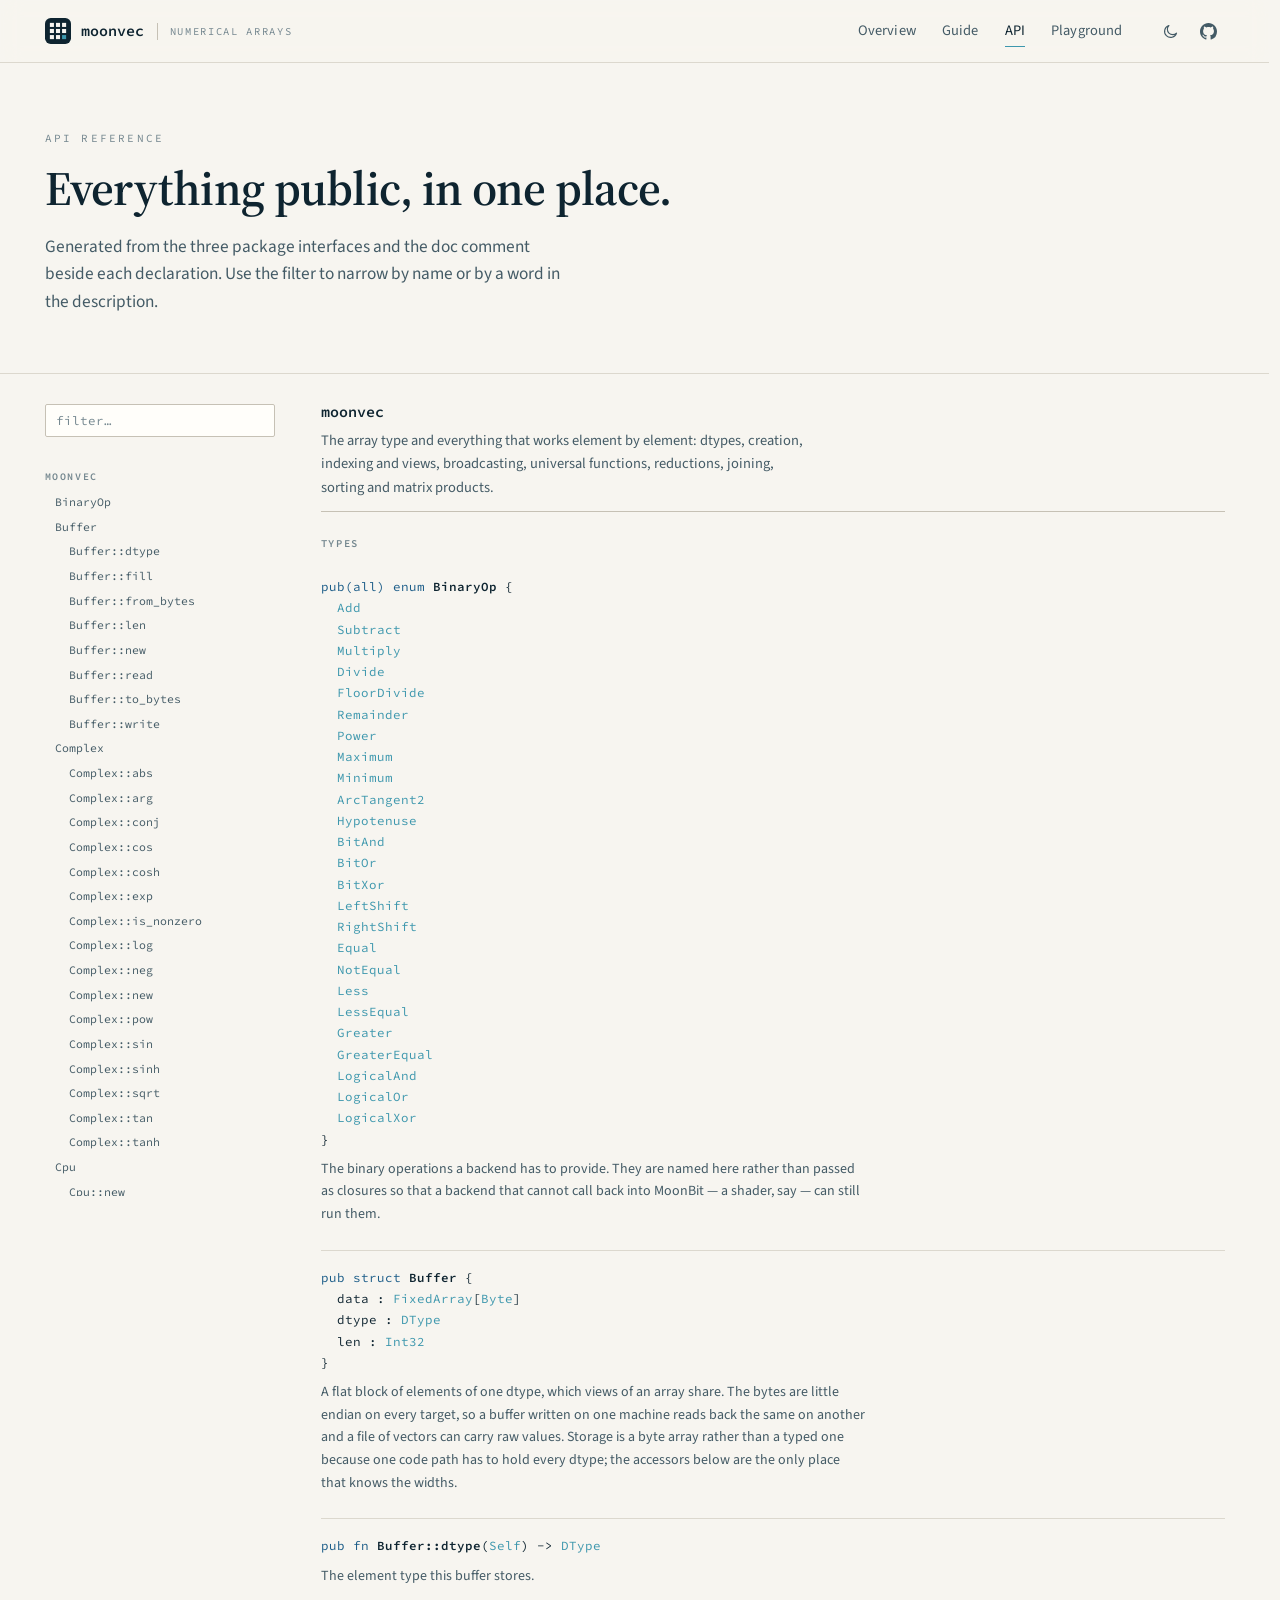
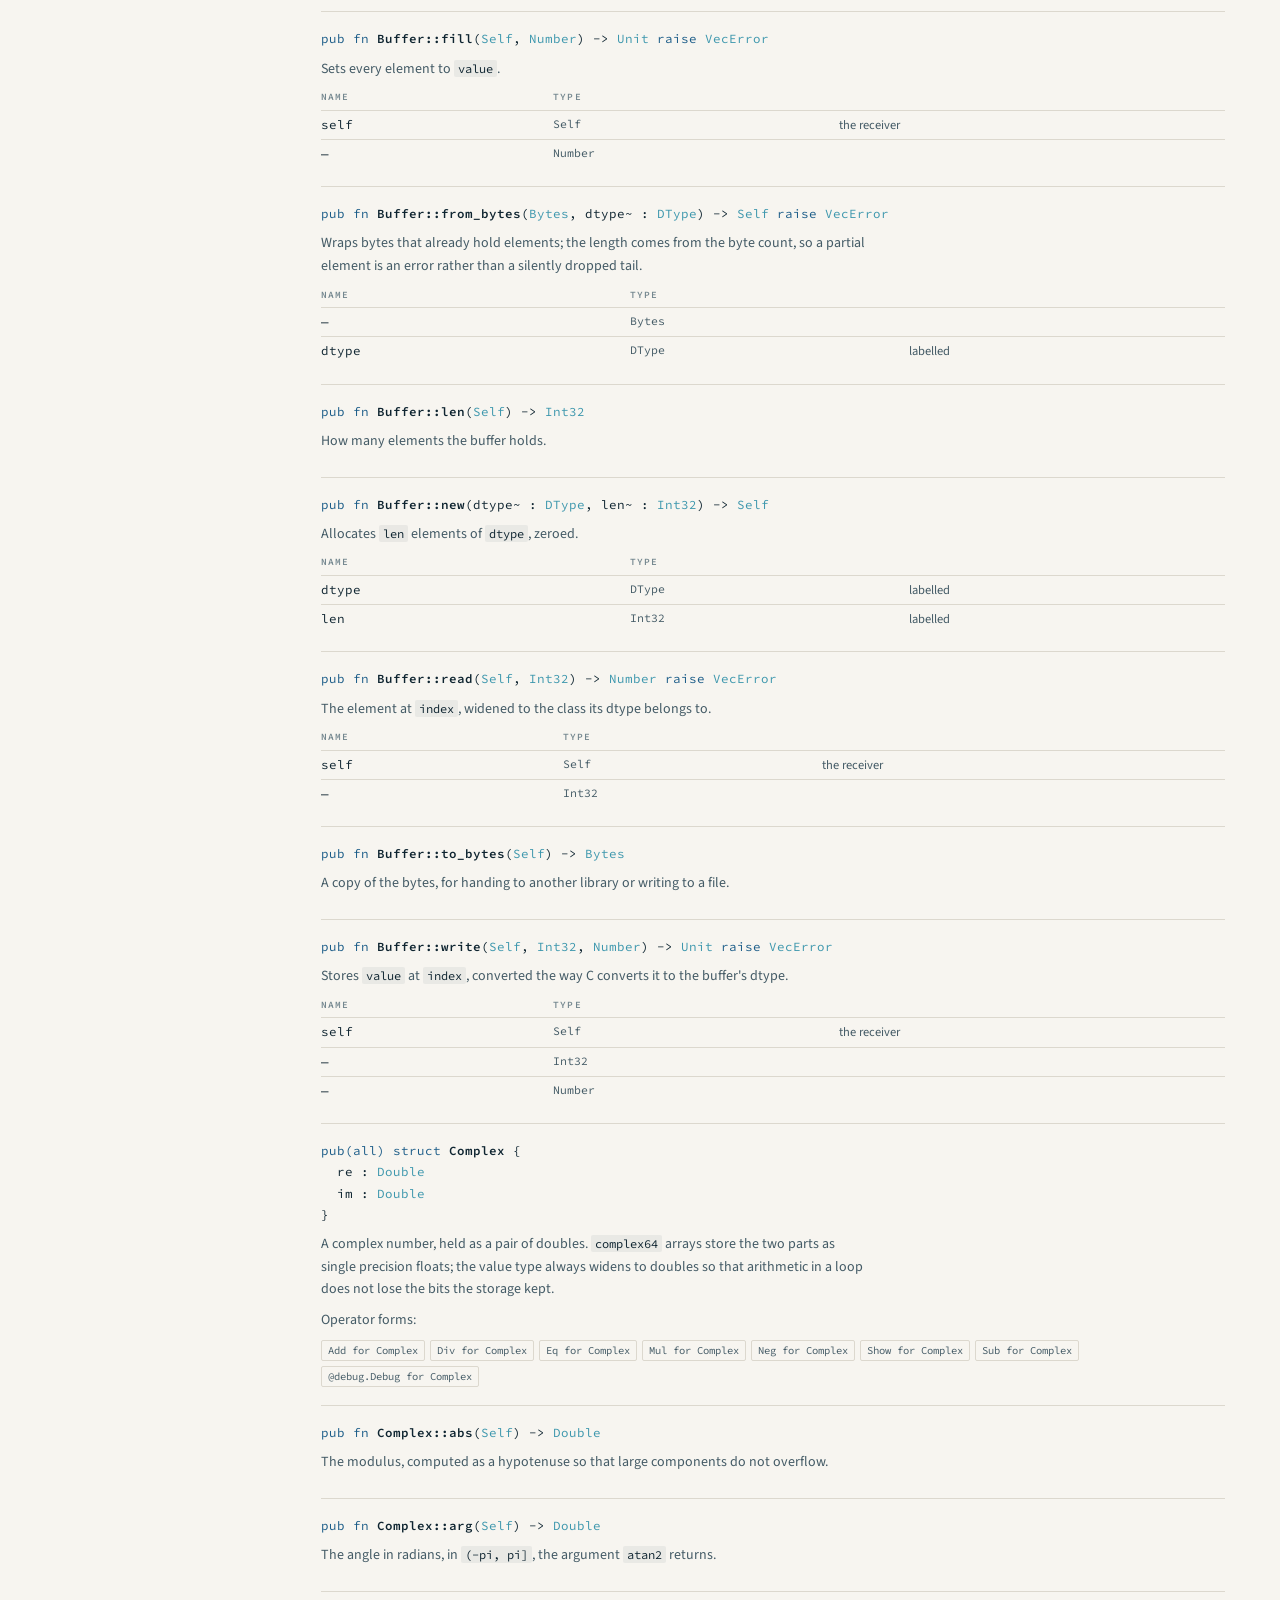
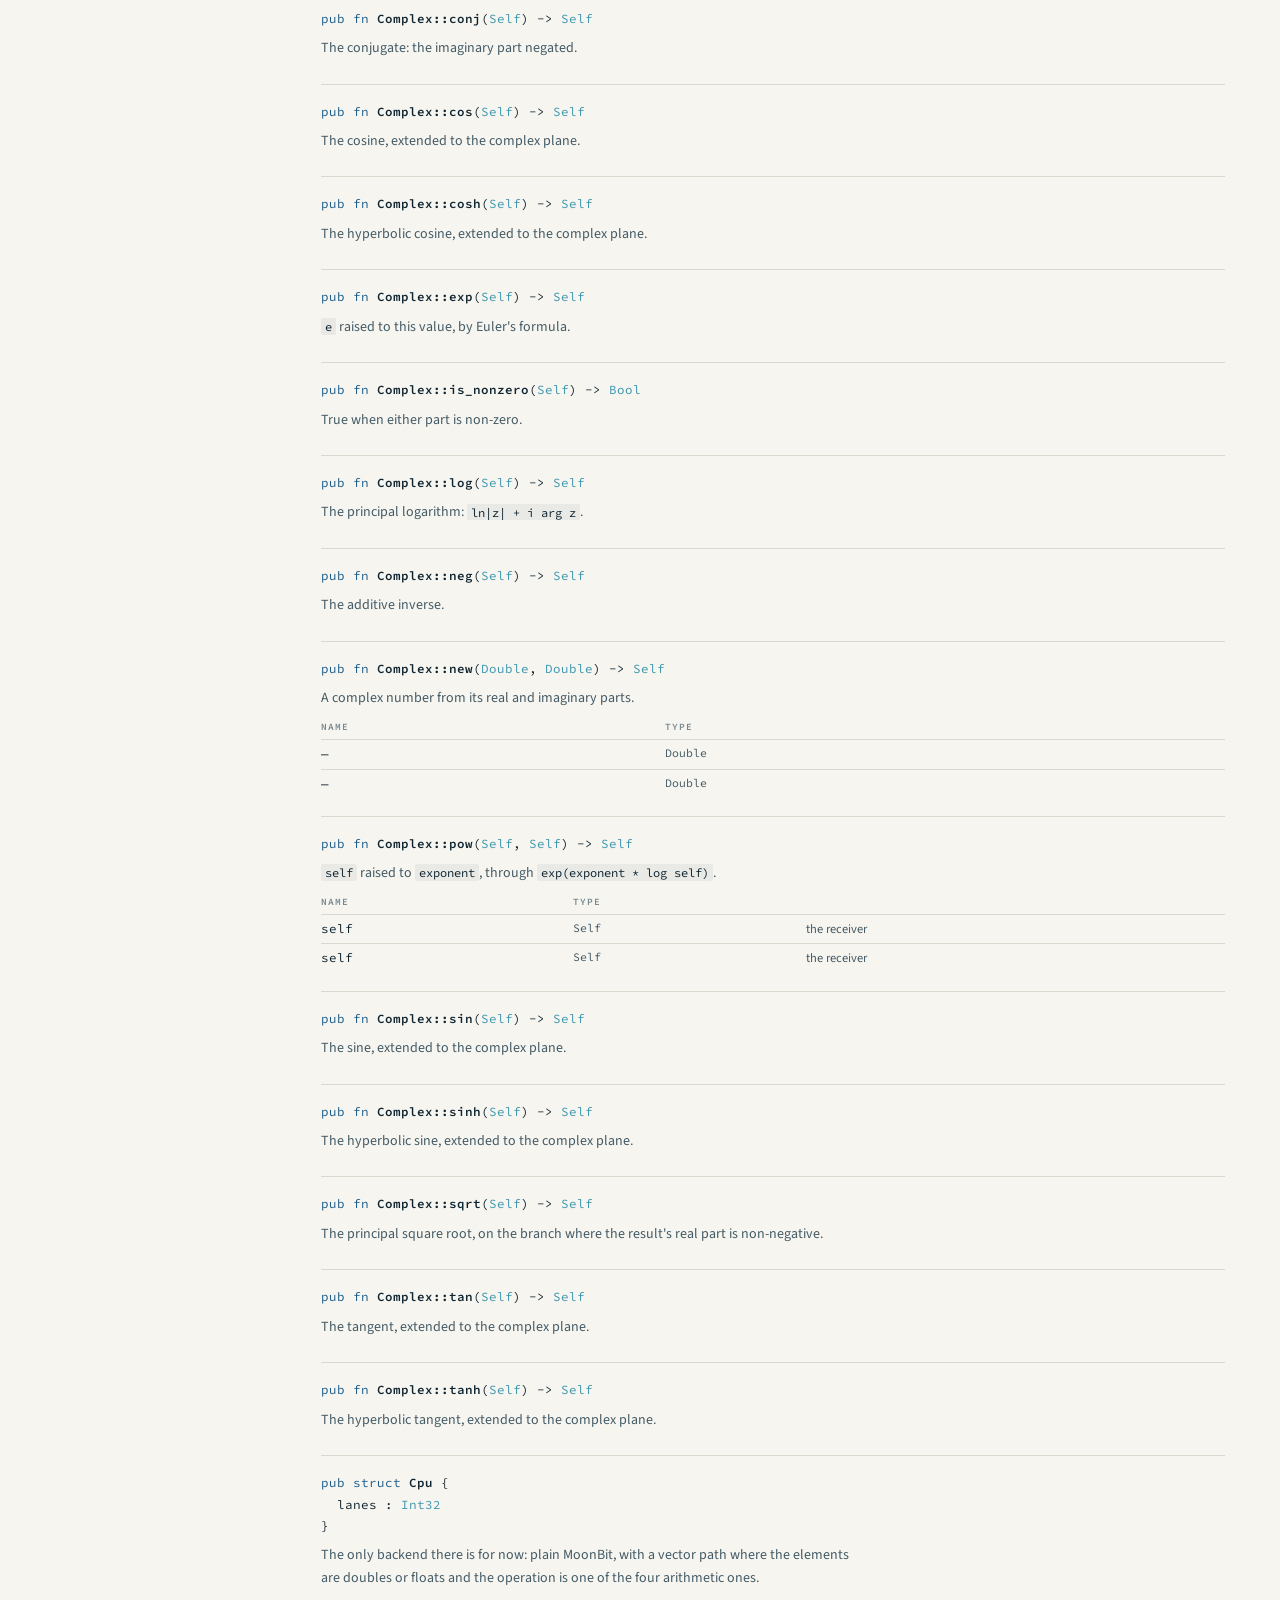
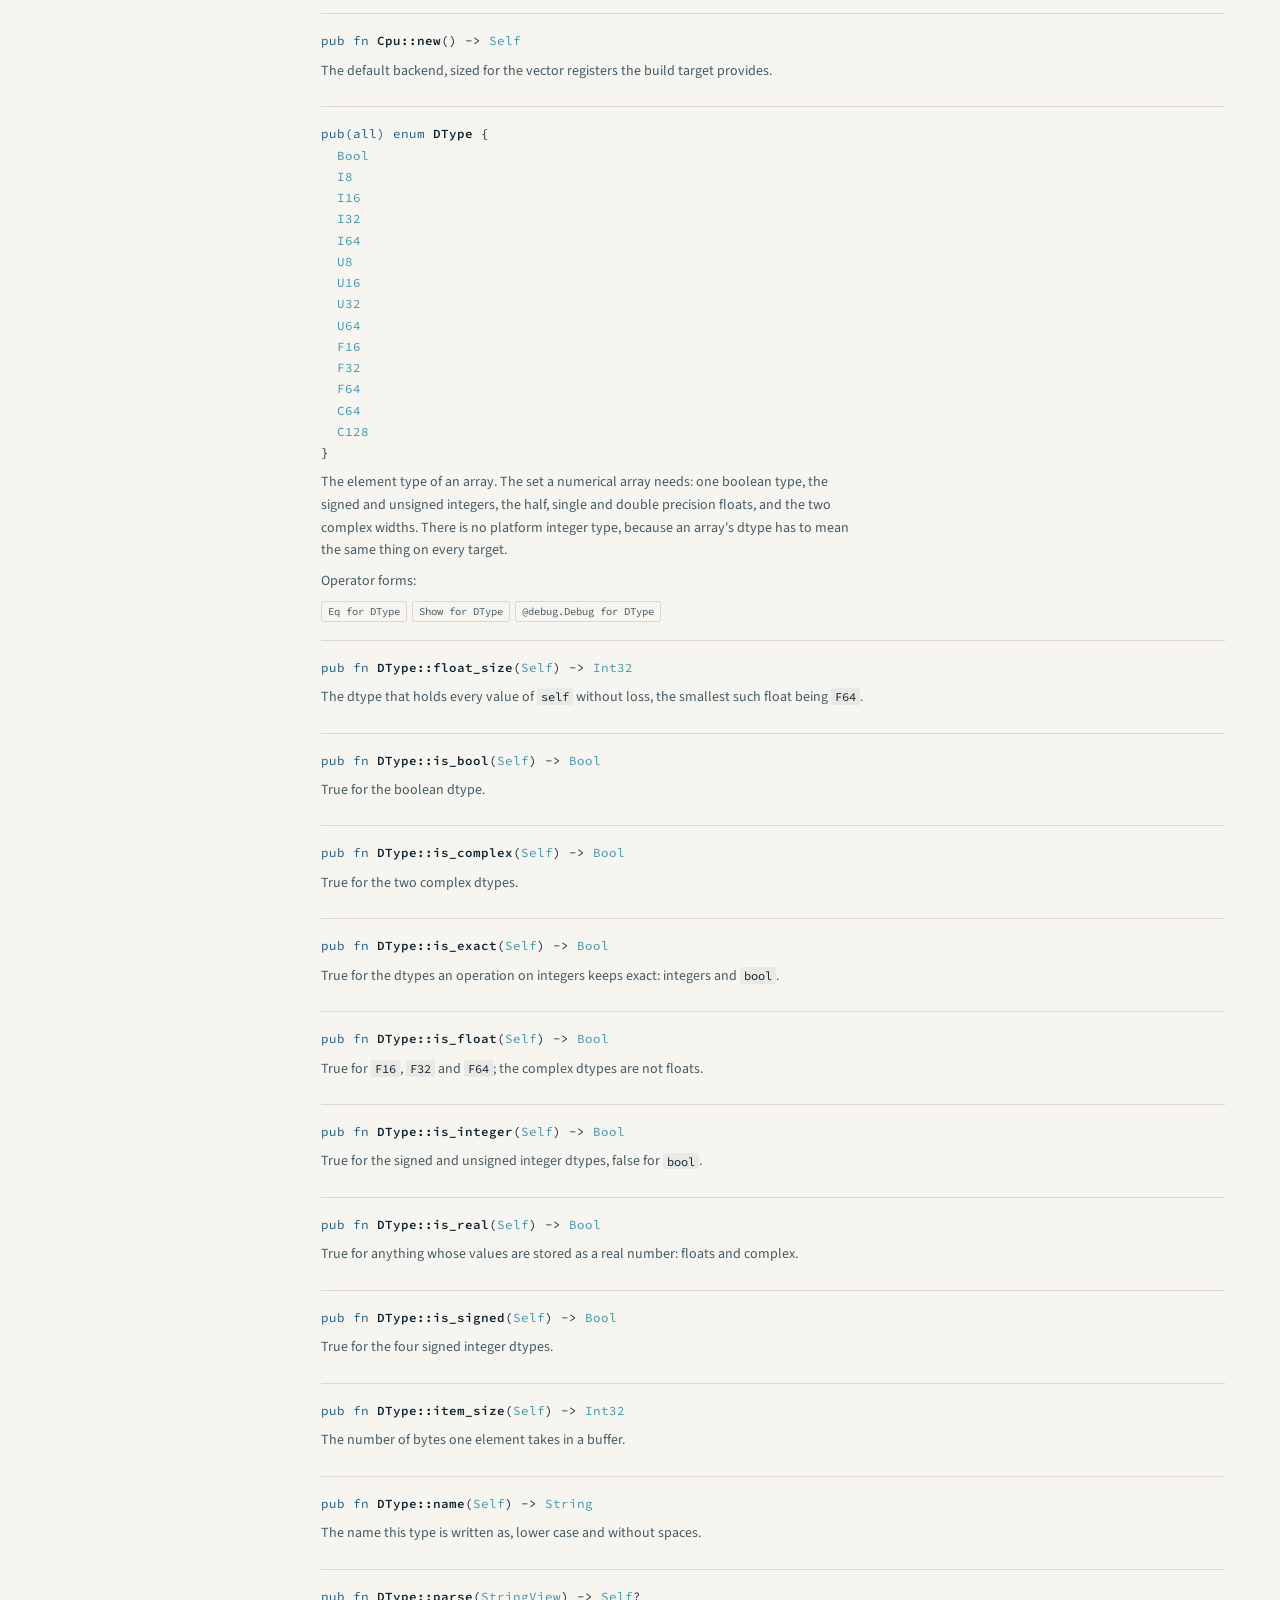
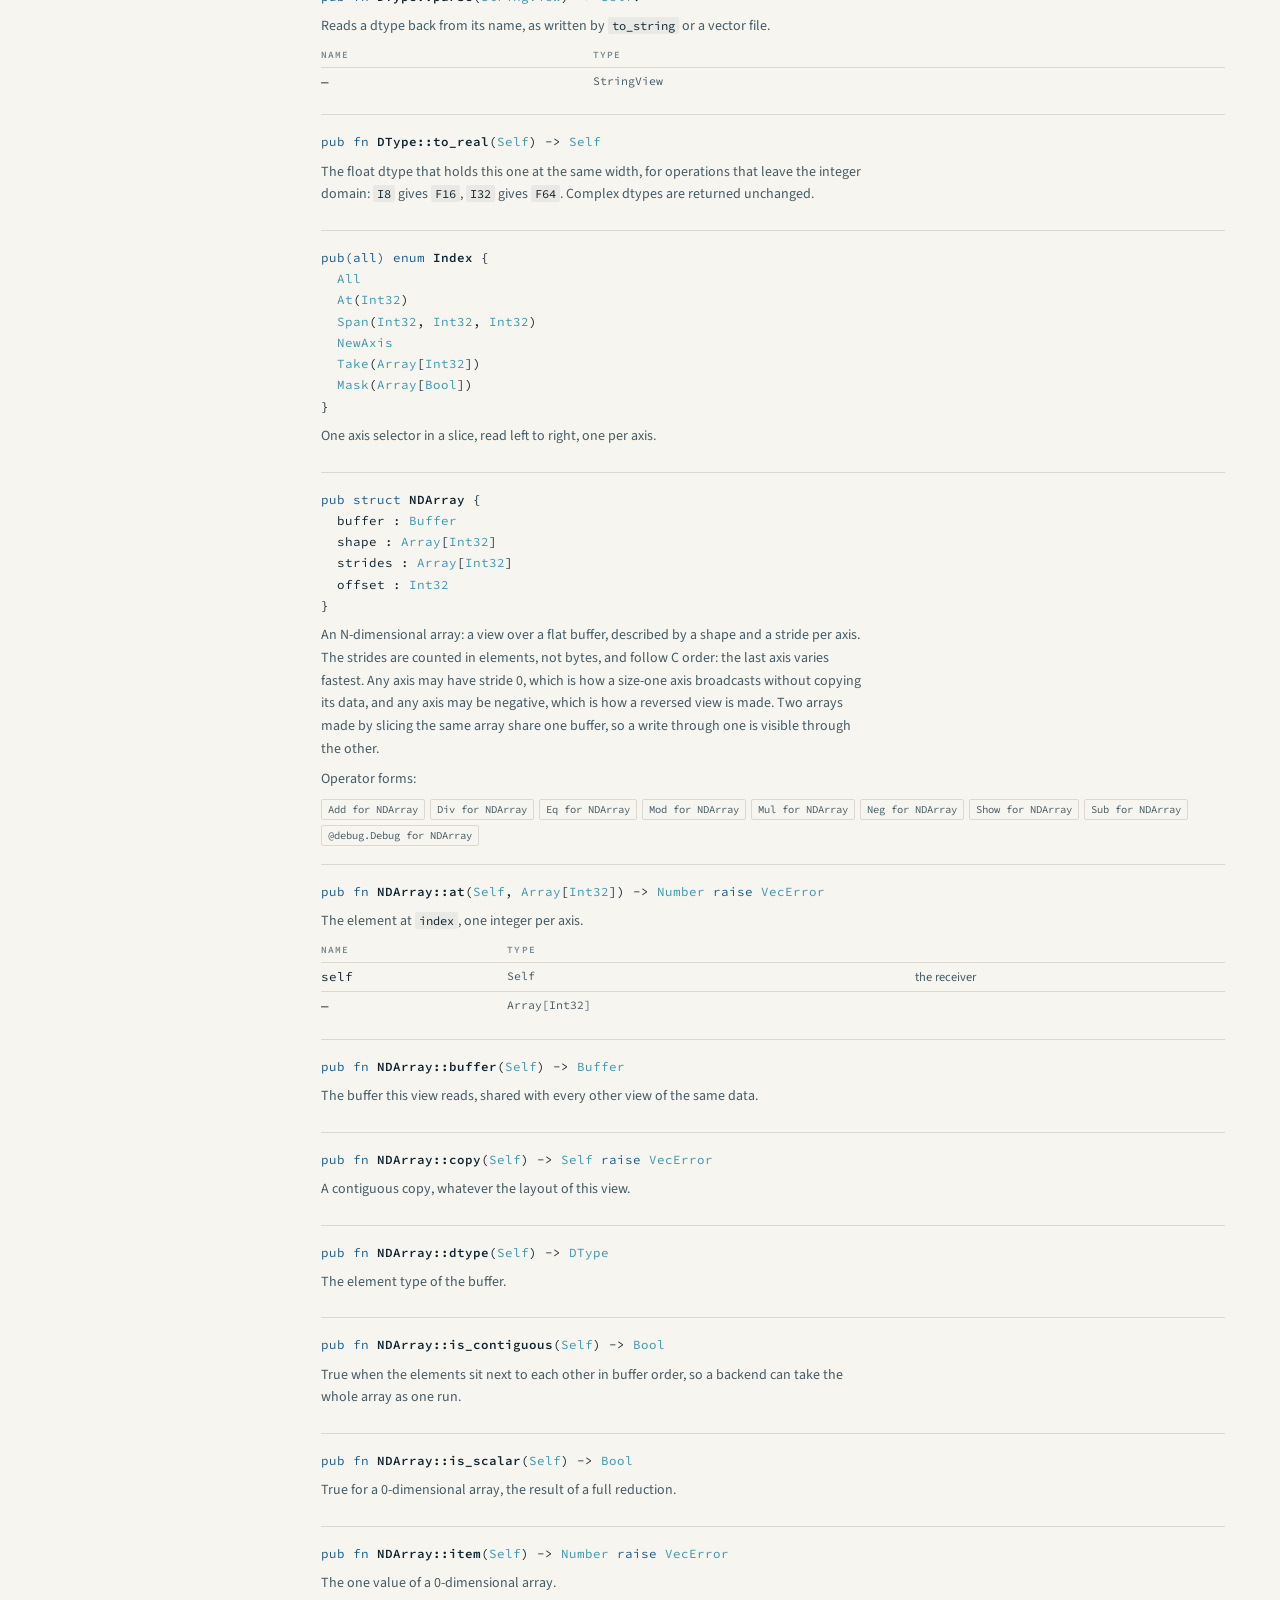
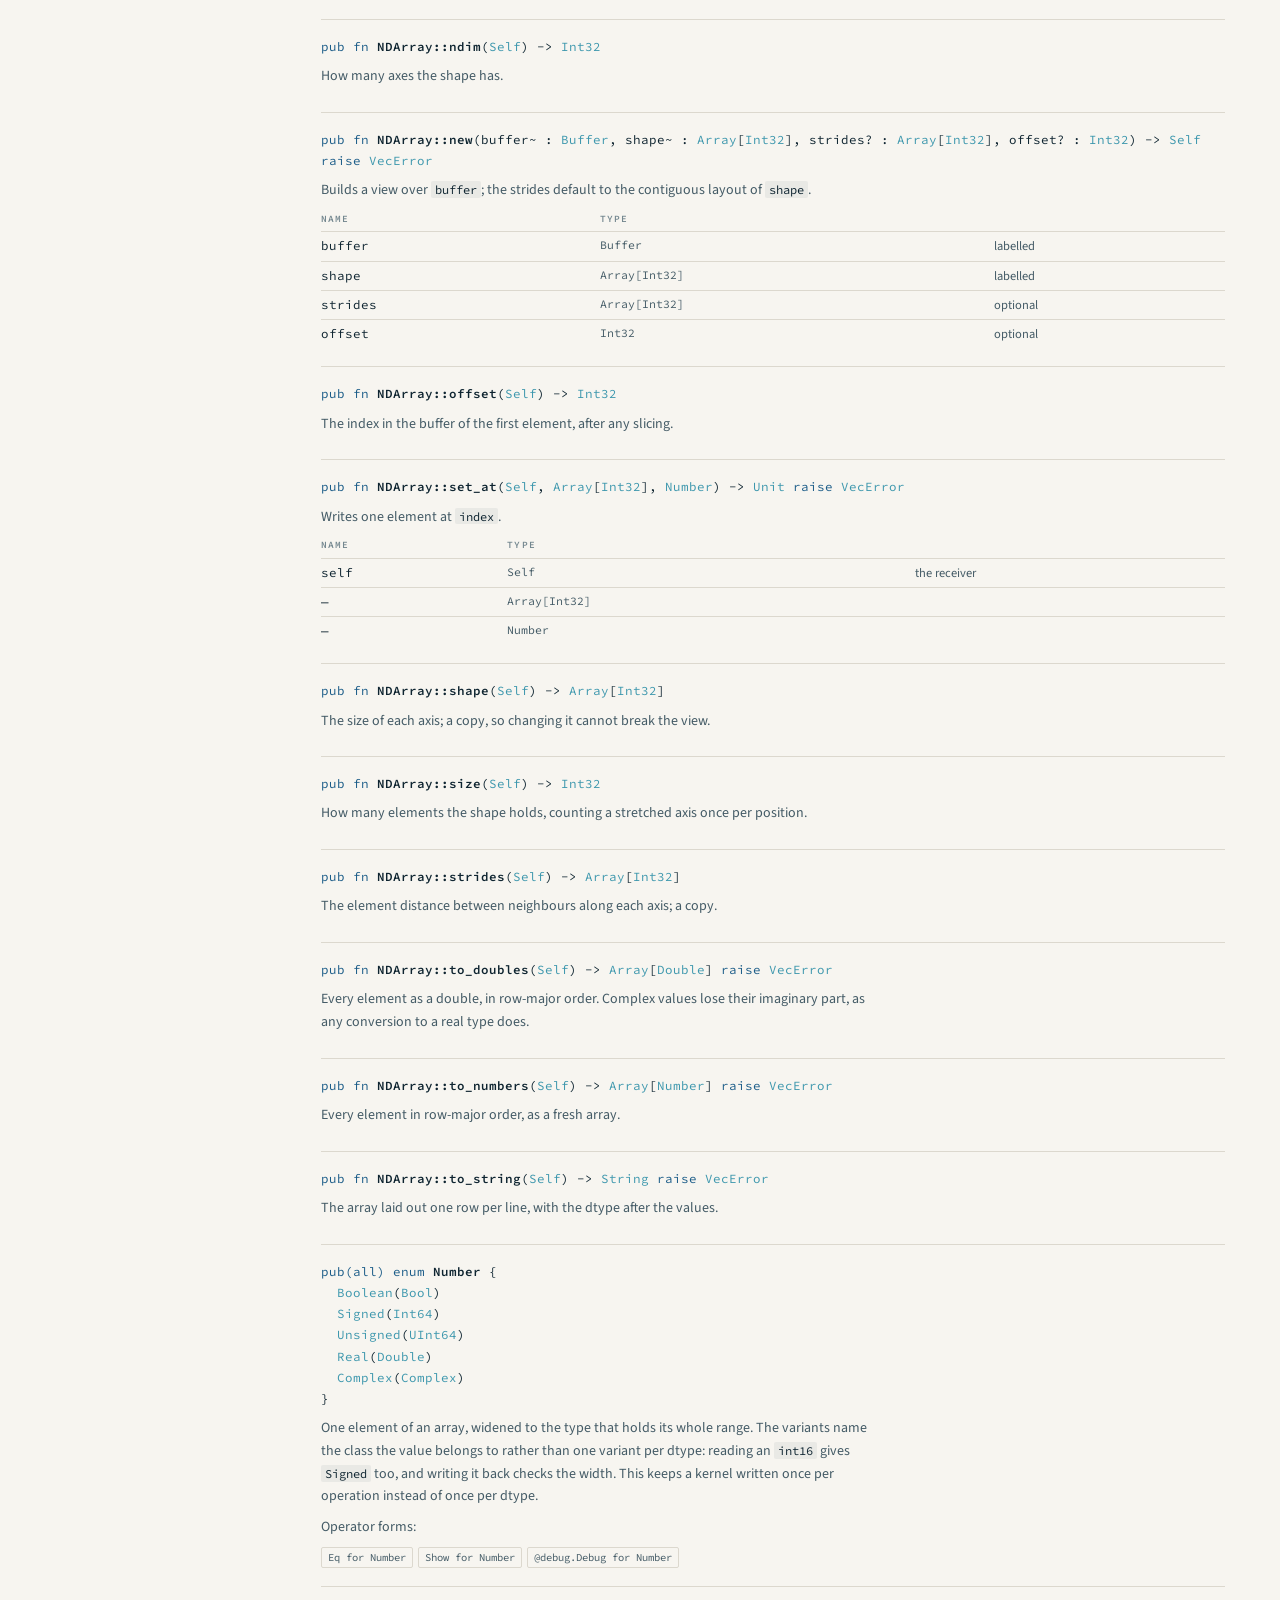
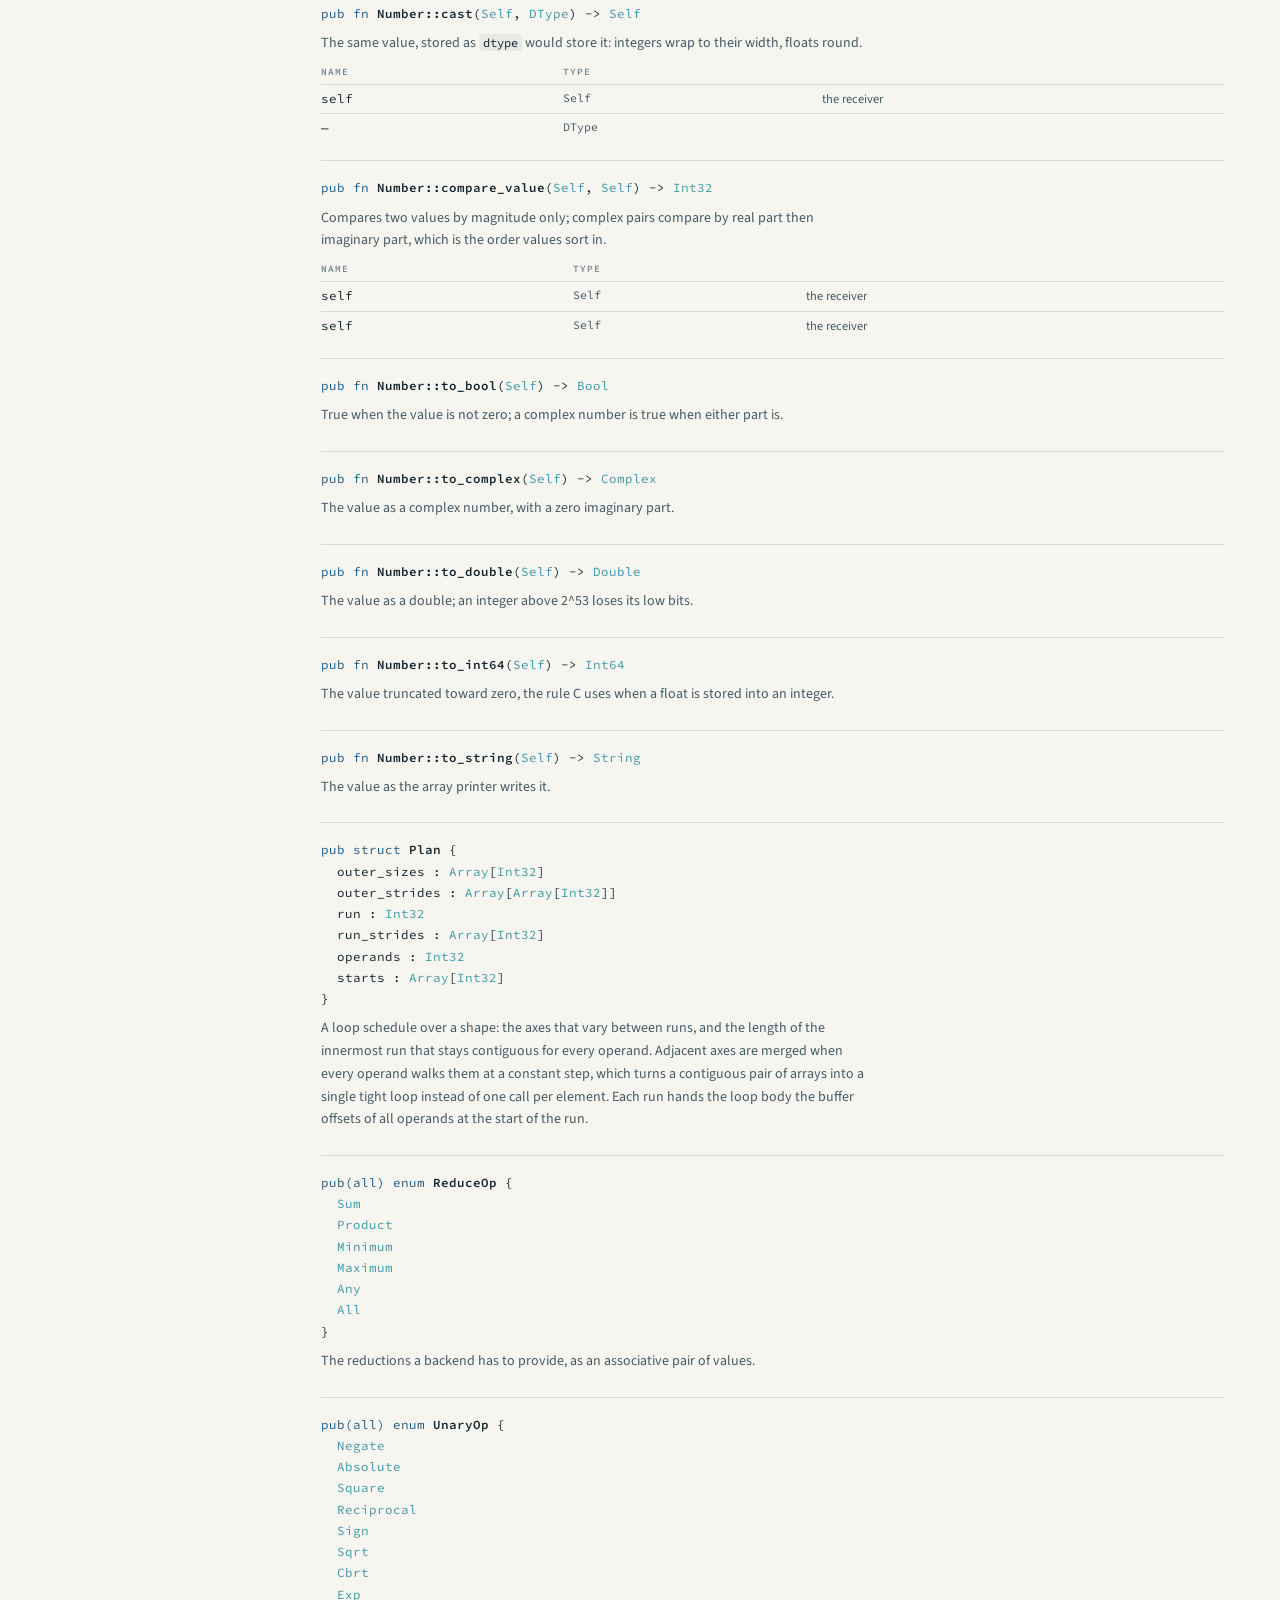
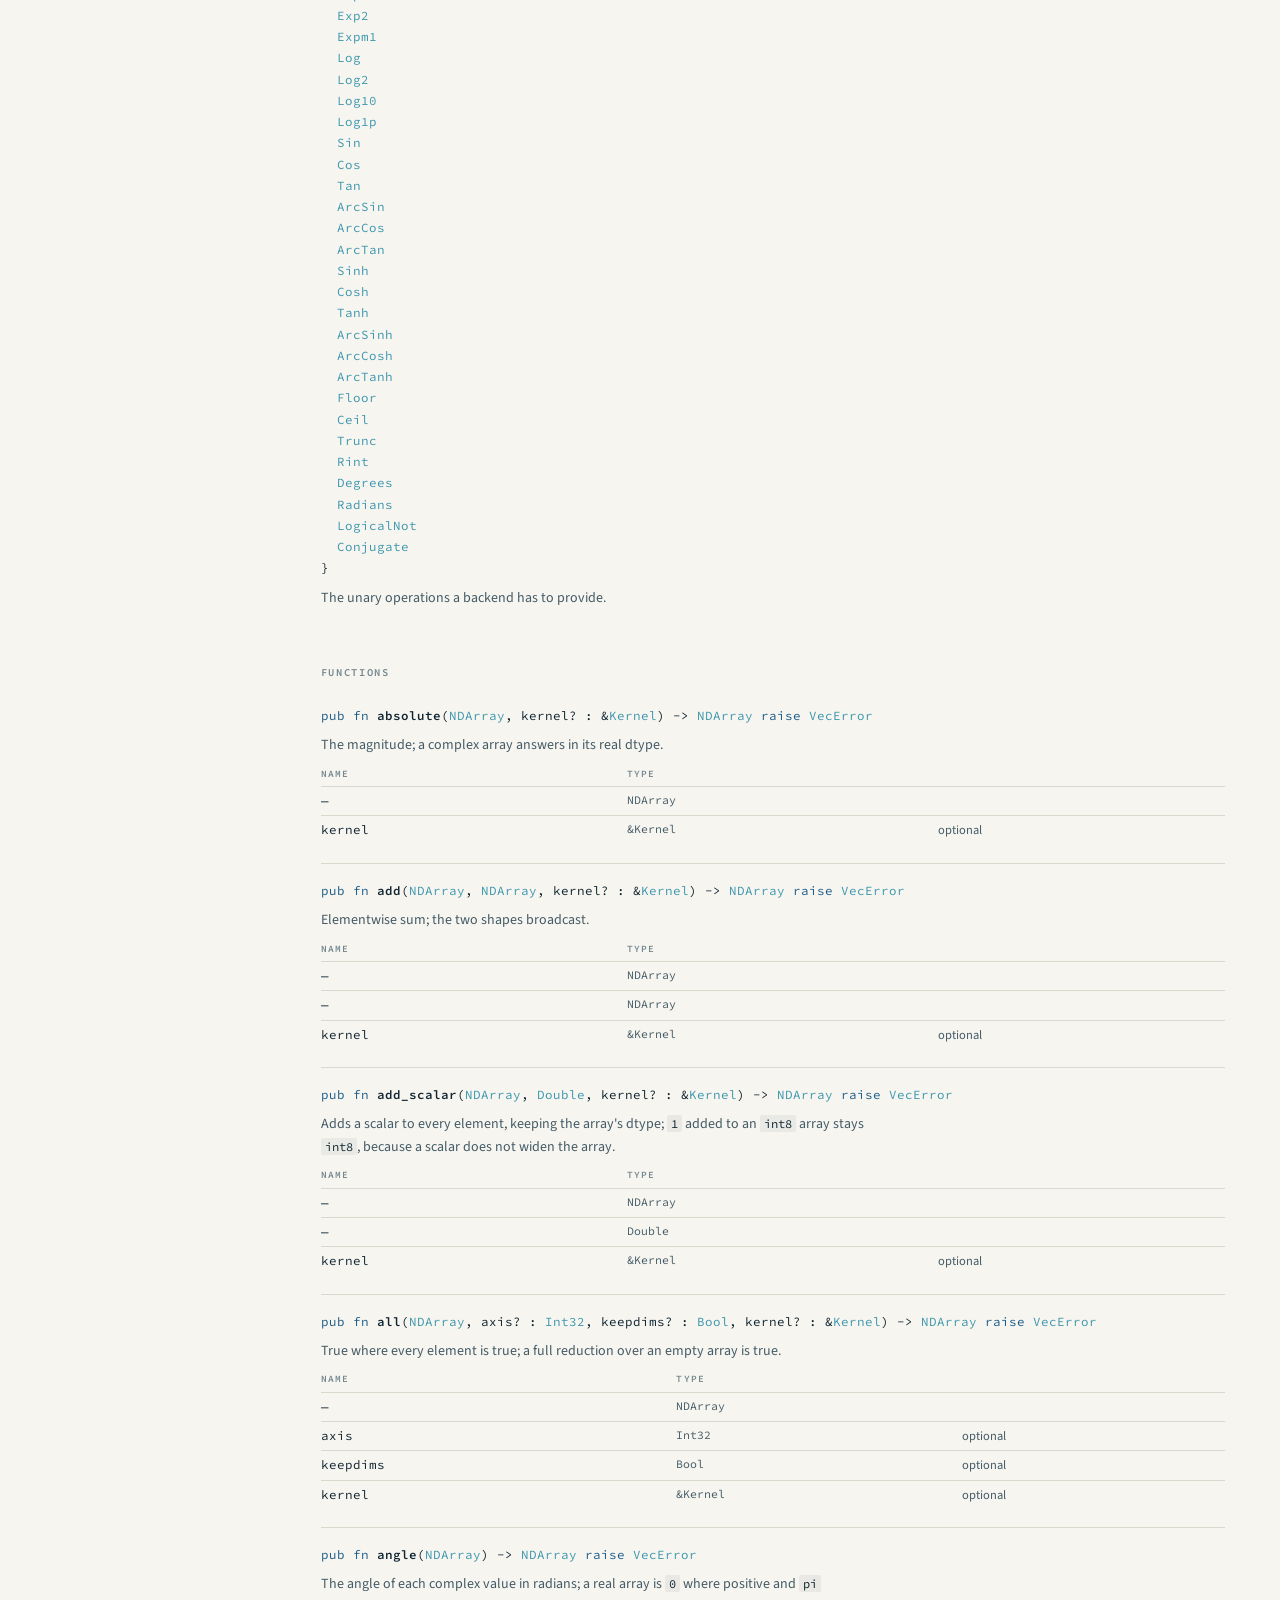
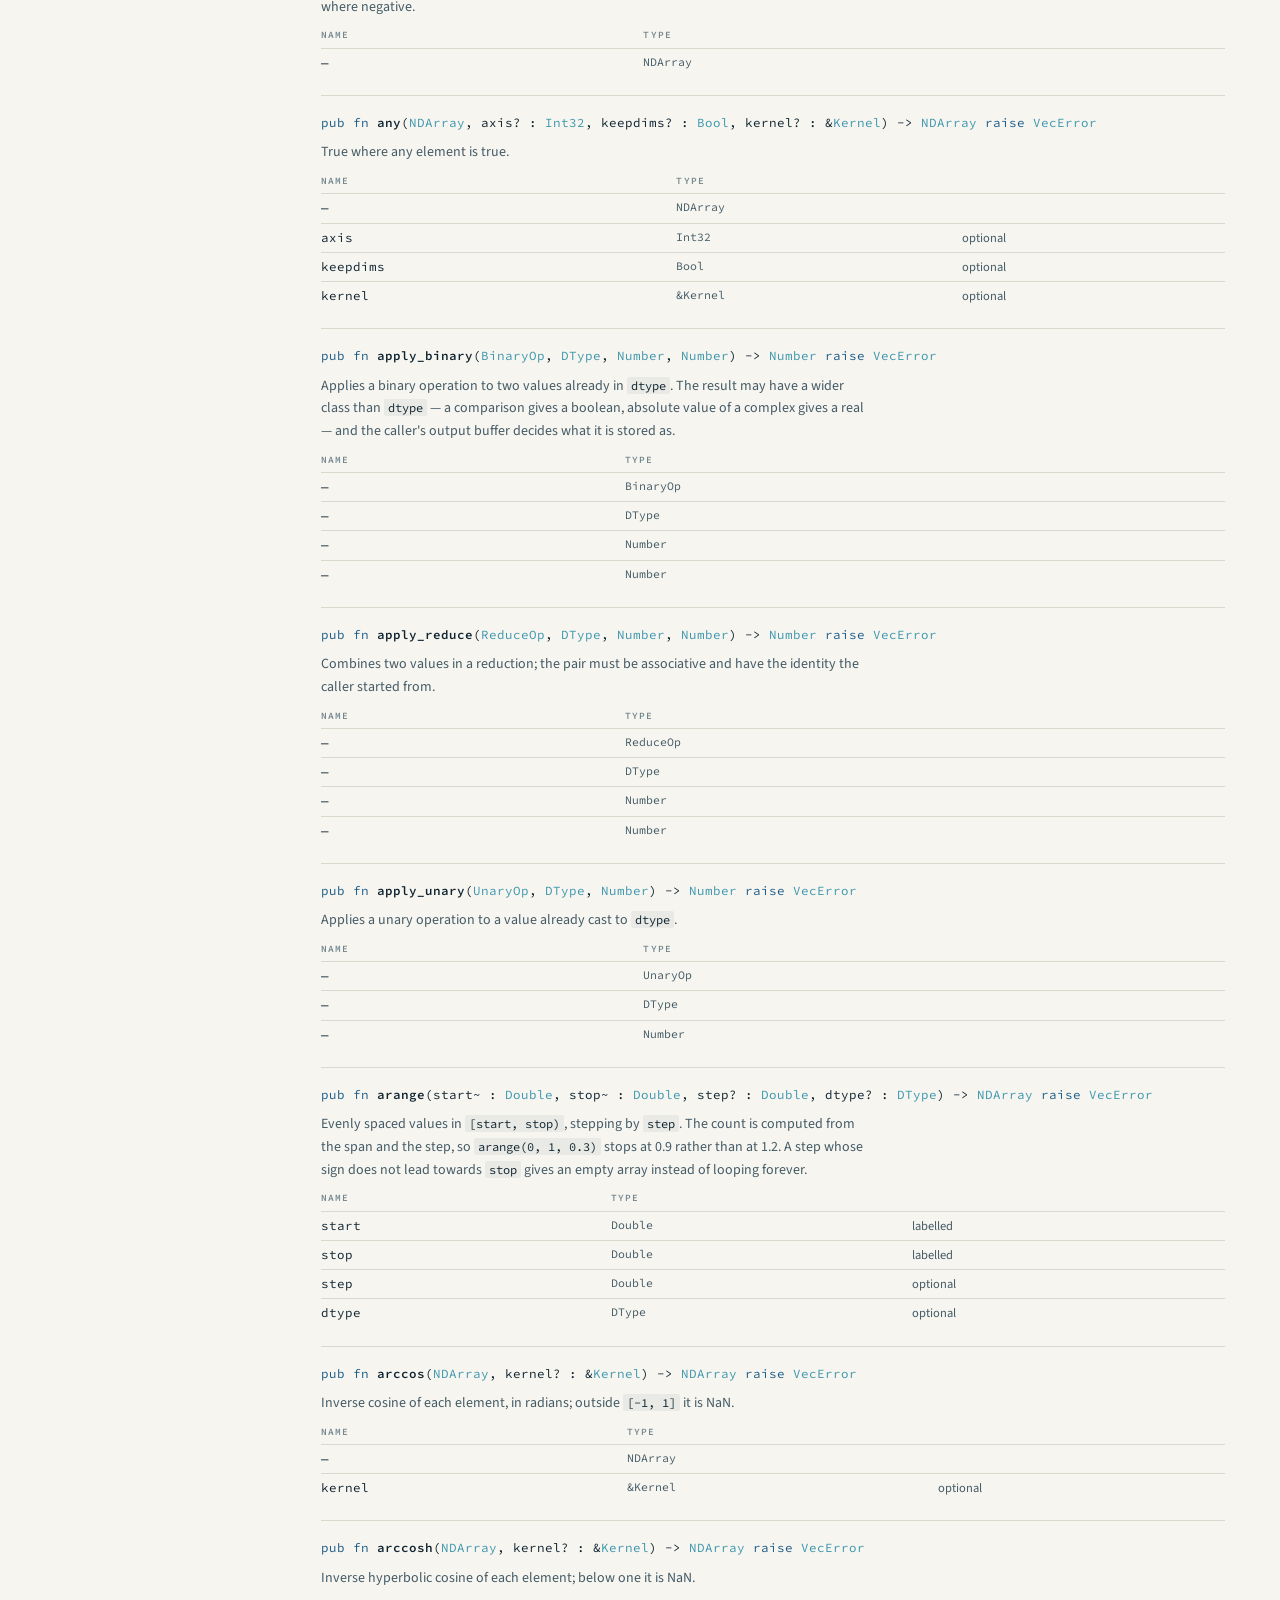
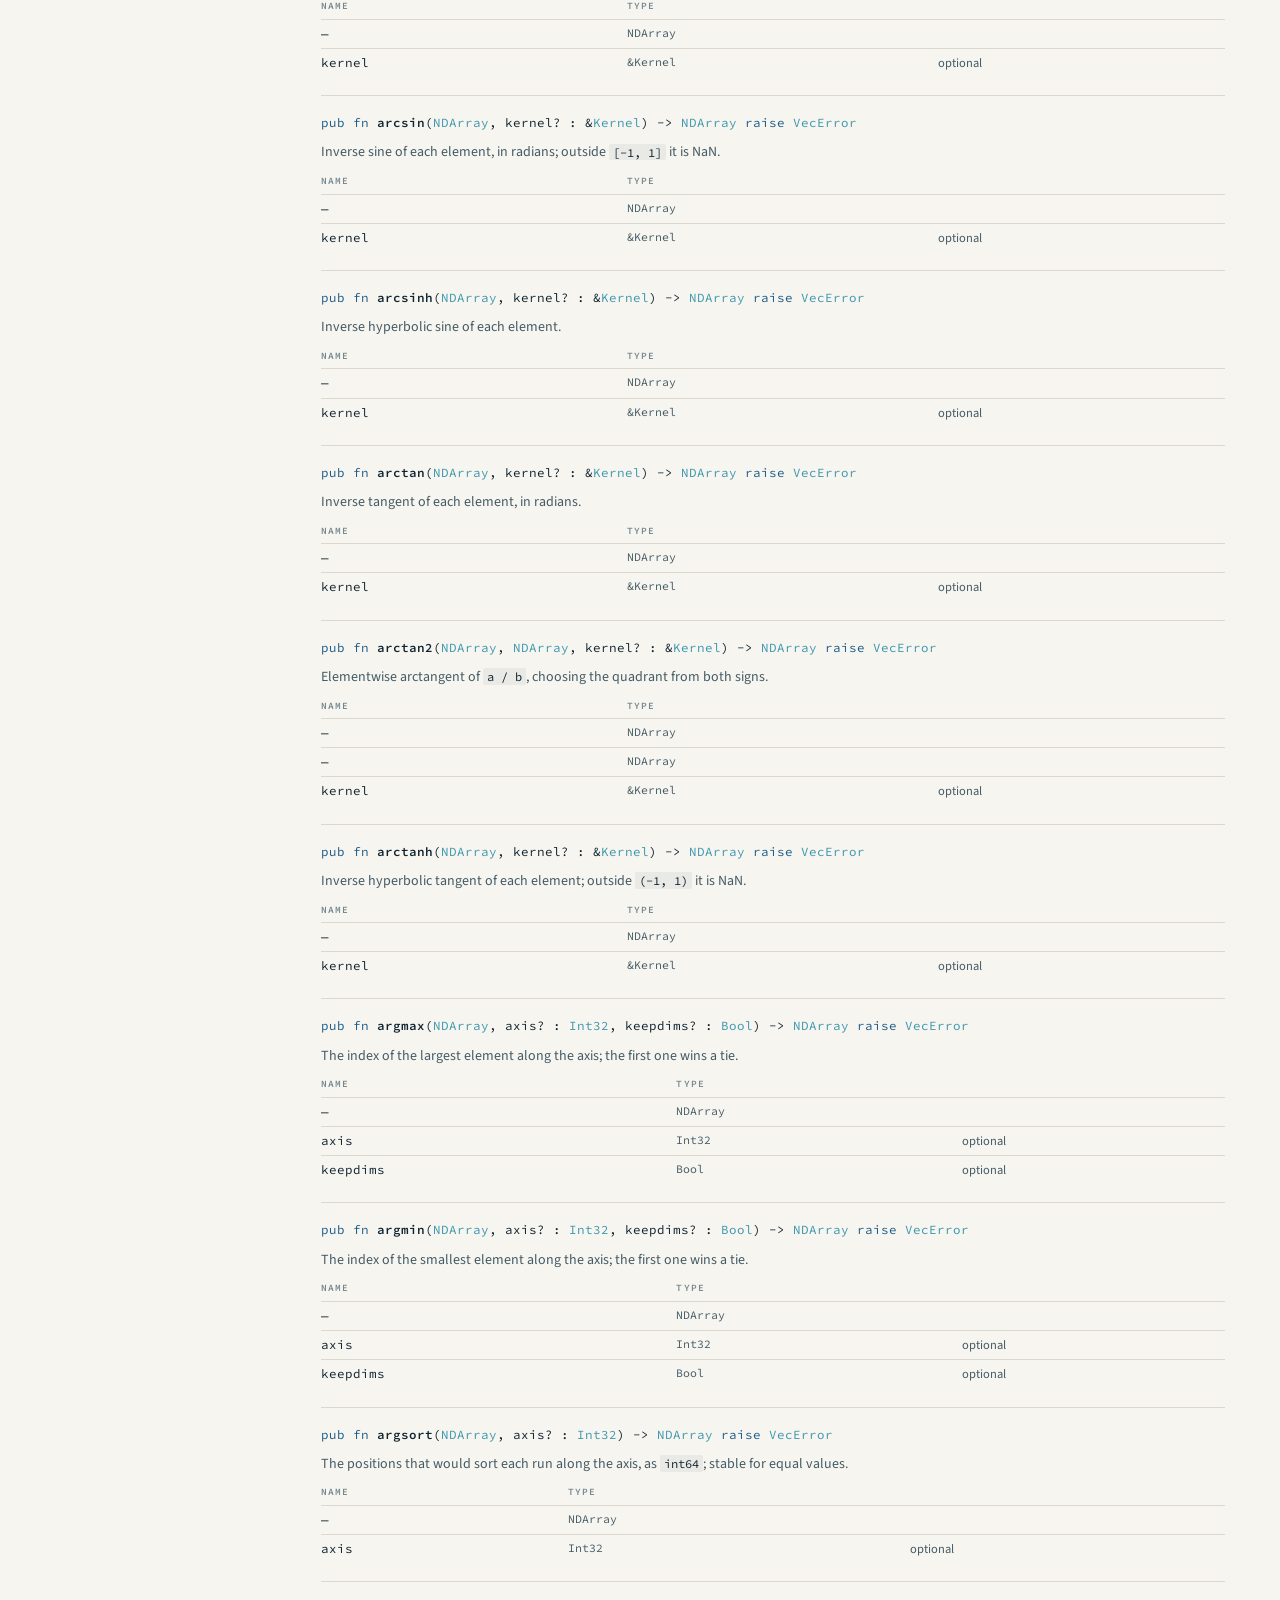
==== docs/api.html @ 51a17ebf "feat(moonvec): the documentation site, with a generated reference and live demos. Five parts, one lo" ====
<!DOCTYPE html>
<html lang="en">
<head>
<meta charset="utf-8">
<meta name="viewport" content="width=device-width, initial-scale=1">
<title>API reference — Numerical MoonBit Library</title>
<meta name="description" content="Every public type, function, method and value in moonvec, generated from the package interfaces.">
<link rel="icon" href="favicon.svg" type="image/svg+xml">
<link rel="preconnect" href="https://fonts.googleapis.com">
<link rel="preconnect" href="https://fonts.gstatic.com" crossorigin>
<link href="https://fonts.googleapis.com/css2?family=Source+Code+Pro:wght@400;500;600&family=Source+Sans+3:ital,wght@0,400;0,500;0,600;1,400&family=Source+Serif+4:ital,opsz,wght@0,8..60,600;1,8..60,600&display=swap" rel="stylesheet">
<link rel="stylesheet" href="assets/site.css">
<script>
  try {
    const entry = performance.getEntriesByType("navigation")[0];
    if (entry && entry.type === "reload") sessionStorage.removeItem("moonvec-theme");
    else {
      const saved = sessionStorage.getItem("moonvec-theme");
      if (saved) document.documentElement.dataset.theme = saved;
    }
  } catch {}
</script>
</head>
<body>
<a class="skip-link" href="#main">Skip to content</a>

<header class="topbar">
  <div class="wrap topbar-inner">
    <a class="brand" href="index.html">
      <svg class="brand-mark" viewBox="0 0 32 32" aria-hidden="true">
        <rect width="32" height="32" rx="7" fill="currentColor"></rect>
        <g fill="var(--paper)">
          <rect x="6" y="6" width="5" height="5"></rect><rect x="13.5" y="6" width="5" height="5"></rect><rect x="21" y="6" width="5" height="5"></rect>
          <rect x="6" y="13.5" width="5" height="5"></rect><rect x="13.5" y="13.5" width="5" height="5"></rect><rect x="21" y="13.5" width="5" height="5"></rect>
          <rect x="6" y="21" width="5" height="5"></rect><rect x="13.5" y="21" width="5" height="5"></rect>
        </g>
        <rect x="21" y="21" width="5" height="5" fill="var(--teal)"></rect>
      </svg>
      <span class="brand-name">moonvec</span>
      <span class="brand-sub">numerical arrays</span>
    </a>
    <nav class="nav scroller" aria-label="Primary">
      <a href="index.html">Overview</a>
      <a href="guide.html">Guide</a>
      <a href="api.html" aria-current="page">API</a>
      <a href="playground.html">Playground</a>
    </nav>
    <div class="nav-tools">
      <button class="icon-btn" id="theme-toggle" type="button" aria-label="Switch theme">
        <svg class="i-moon" viewBox="0 0 24 24" fill="none" stroke="currentColor" stroke-width="1.6" stroke-linecap="round" stroke-linejoin="round" aria-hidden="true"><path d="M20.5 14.2A8.6 8.6 0 1 1 9.8 3.5a7 7 0 0 0 10.7 10.7Z"></path></svg>
        <svg class="i-sun" viewBox="0 0 24 24" fill="none" stroke="currentColor" stroke-width="1.6" stroke-linecap="round" aria-hidden="true"><circle cx="12" cy="12" r="4.1"></circle><path d="M12 2.6v2.2M12 19.2v2.2M2.6 12h2.2M19.2 12h2.2M5.4 5.4l1.6 1.6M17 17l1.6 1.6M18.6 5.4 17 7M7 17l-1.6 1.6"></path></svg>
      </button>
      <a class="icon-btn" href="https://github.com/moonbitstack/moonvec" aria-label="Source on GitHub">
        <svg viewBox="0 0 16 16" fill="currentColor" aria-hidden="true"><path d="M8 0C3.58 0 0 3.58 0 8c0 3.54 2.29 6.53 5.47 7.59.4.07.55-.17.55-.38 0-.19-.01-.82-.01-1.49-2.01.37-2.53-.49-2.69-.94-.09-.23-.48-.94-.82-1.13-.28-.15-.68-.52-.01-.53.63-.01 1.08.58 1.23.82.72 1.21 1.87.87 2.33.66.07-.52.28-.87.51-1.07-1.78-.2-3.64-.89-3.64-3.95 0-.87.31-1.59.82-2.15-.08-.2-.36-1.02.08-2.12 0 0 .67-.21 2.2.82.64-.18 1.32-.27 2-.27.68 0 1.36.09 2 .27 1.53-1.04 2.2-.82 2.2-.82.44 1.1.16 1.92.08 2.12.51.56.82 1.27.82 2.15 0 3.07-1.87 3.75-3.65 3.95.29.25.54.73.54 1.48 0 1.07-.01 1.93-.01 2.2 0 .21.15.46.55.38A8.01 8.01 0 0 0 16 8c0-4.42-3.58-8-8-8Z"></path></svg>
      </a>
    </div>
  </div>
</header>

<main id="main">
  <header class="page-head">
    <div class="wrap">
      <p class="eyebrow">API reference</p>
      <h1>Everything public, in one place.</h1>
      <p class="lead">Generated from the three package interfaces and the doc comment beside each
        declaration. Use the filter to narrow by name or by a word in the description.</p>
    </div>
  </header>

  <div class="wrap api-shell">
    <aside class="api-side scroller" aria-label="Package index">
      <label class="sr-only" for="api-filter">Filter the reference</label>
      <input class="api-search" id="api-filter" type="search" placeholder="filter…" autocomplete="off" spellcheck="false">
<h2><a href="#pkg-moonvec" style="color:inherit;text-decoration:none">moonvec</a></h2>
<ul>
<li><a href="#api-moonvec-BinaryOp">BinaryOp</a></li>
<li><a href="#api-moonvec-Buffer">Buffer</a></li>
<li><a href="#api-moonvec-Buffer-dtype">&nbsp;&nbsp;Buffer::dtype</a></li>
<li><a href="#api-moonvec-Buffer-fill">&nbsp;&nbsp;Buffer::fill</a></li>
<li><a href="#api-moonvec-Buffer-from-bytes">&nbsp;&nbsp;Buffer::from_bytes</a></li>
<li><a href="#api-moonvec-Buffer-len">&nbsp;&nbsp;Buffer::len</a></li>
<li><a href="#api-moonvec-Buffer-new">&nbsp;&nbsp;Buffer::new</a></li>
<li><a href="#api-moonvec-Buffer-read">&nbsp;&nbsp;Buffer::read</a></li>
<li><a href="#api-moonvec-Buffer-to-bytes">&nbsp;&nbsp;Buffer::to_bytes</a></li>
<li><a href="#api-moonvec-Buffer-write">&nbsp;&nbsp;Buffer::write</a></li>
<li><a href="#api-moonvec-Complex">Complex</a></li>
<li><a href="#api-moonvec-Complex-abs">&nbsp;&nbsp;Complex::abs</a></li>
<li><a href="#api-moonvec-Complex-arg">&nbsp;&nbsp;Complex::arg</a></li>
<li><a href="#api-moonvec-Complex-conj">&nbsp;&nbsp;Complex::conj</a></li>
<li><a href="#api-moonvec-Complex-cos">&nbsp;&nbsp;Complex::cos</a></li>
<li><a href="#api-moonvec-Complex-cosh">&nbsp;&nbsp;Complex::cosh</a></li>
<li><a href="#api-moonvec-Complex-exp">&nbsp;&nbsp;Complex::exp</a></li>
<li><a href="#api-moonvec-Complex-is-nonzero">&nbsp;&nbsp;Complex::is_nonzero</a></li>
<li><a href="#api-moonvec-Complex-log">&nbsp;&nbsp;Complex::log</a></li>
<li><a href="#api-moonvec-Complex-neg">&nbsp;&nbsp;Complex::neg</a></li>
<li><a href="#api-moonvec-Complex-new">&nbsp;&nbsp;Complex::new</a></li>
<li><a href="#api-moonvec-Complex-pow">&nbsp;&nbsp;Complex::pow</a></li>
<li><a href="#api-moonvec-Complex-sin">&nbsp;&nbsp;Complex::sin</a></li>
<li><a href="#api-moonvec-Complex-sinh">&nbsp;&nbsp;Complex::sinh</a></li>
<li><a href="#api-moonvec-Complex-sqrt">&nbsp;&nbsp;Complex::sqrt</a></li>
<li><a href="#api-moonvec-Complex-tan">&nbsp;&nbsp;Complex::tan</a></li>
<li><a href="#api-moonvec-Complex-tanh">&nbsp;&nbsp;Complex::tanh</a></li>
<li><a href="#api-moonvec-Cpu">Cpu</a></li>
<li><a href="#api-moonvec-Cpu-new">&nbsp;&nbsp;Cpu::new</a></li>
<li><a href="#api-moonvec-DType">DType</a></li>
<li><a href="#api-moonvec-DType-float-size">&nbsp;&nbsp;DType::float_size</a></li>
<li><a href="#api-moonvec-DType-is-bool">&nbsp;&nbsp;DType::is_bool</a></li>
<li><a href="#api-moonvec-DType-is-complex">&nbsp;&nbsp;DType::is_complex</a></li>
<li><a href="#api-moonvec-DType-is-exact">&nbsp;&nbsp;DType::is_exact</a></li>
<li><a href="#api-moonvec-DType-is-float">&nbsp;&nbsp;DType::is_float</a></li>
<li><a href="#api-moonvec-DType-is-integer">&nbsp;&nbsp;DType::is_integer</a></li>
<li><a href="#api-moonvec-DType-is-real">&nbsp;&nbsp;DType::is_real</a></li>
<li><a href="#api-moonvec-DType-is-signed">&nbsp;&nbsp;DType::is_signed</a></li>
<li><a href="#api-moonvec-DType-item-size">&nbsp;&nbsp;DType::item_size</a></li>
<li><a href="#api-moonvec-DType-name">&nbsp;&nbsp;DType::name</a></li>
<li><a href="#api-moonvec-DType-parse">&nbsp;&nbsp;DType::parse</a></li>
<li><a href="#api-moonvec-DType-to-real">&nbsp;&nbsp;DType::to_real</a></li>
<li><a href="#api-moonvec-Index">Index</a></li>
<li><a href="#api-moonvec-NDArray">NDArray</a></li>
<li><a href="#api-moonvec-NDArray-at">&nbsp;&nbsp;NDArray::at</a></li>
<li><a href="#api-moonvec-NDArray-buffer">&nbsp;&nbsp;NDArray::buffer</a></li>
<li><a href="#api-moonvec-NDArray-copy">&nbsp;&nbsp;NDArray::copy</a></li>
<li><a href="#api-moonvec-NDArray-dtype">&nbsp;&nbsp;NDArray::dtype</a></li>
<li><a href="#api-moonvec-NDArray-is-contiguous">&nbsp;&nbsp;NDArray::is_contiguous</a></li>
<li><a href="#api-moonvec-NDArray-is-scalar">&nbsp;&nbsp;NDArray::is_scalar</a></li>
<li><a href="#api-moonvec-NDArray-item">&nbsp;&nbsp;NDArray::item</a></li>
<li><a href="#api-moonvec-NDArray-ndim">&nbsp;&nbsp;NDArray::ndim</a></li>
<li><a href="#api-moonvec-NDArray-new">&nbsp;&nbsp;NDArray::new</a></li>
<li><a href="#api-moonvec-NDArray-offset">&nbsp;&nbsp;NDArray::offset</a></li>
<li><a href="#api-moonvec-NDArray-set-at">&nbsp;&nbsp;NDArray::set_at</a></li>
<li><a href="#api-moonvec-NDArray-shape">&nbsp;&nbsp;NDArray::shape</a></li>
<li><a href="#api-moonvec-NDArray-size">&nbsp;&nbsp;NDArray::size</a></li>
<li><a href="#api-moonvec-NDArray-strides">&nbsp;&nbsp;NDArray::strides</a></li>
<li><a href="#api-moonvec-NDArray-to-doubles">&nbsp;&nbsp;NDArray::to_doubles</a></li>
<li><a href="#api-moonvec-NDArray-to-numbers">&nbsp;&nbsp;NDArray::to_numbers</a></li>
<li><a href="#api-moonvec-NDArray-to-string">&nbsp;&nbsp;NDArray::to_string</a></li>
<li><a href="#api-moonvec-Number">Number</a></li>
<li><a href="#api-moonvec-Number-cast">&nbsp;&nbsp;Number::cast</a></li>
<li><a href="#api-moonvec-Number-compare-value">&nbsp;&nbsp;Number::compare_value</a></li>
<li><a href="#api-moonvec-Number-to-bool">&nbsp;&nbsp;Number::to_bool</a></li>
<li><a href="#api-moonvec-Number-to-complex">&nbsp;&nbsp;Number::to_complex</a></li>
<li><a href="#api-moonvec-Number-to-double">&nbsp;&nbsp;Number::to_double</a></li>
<li><a href="#api-moonvec-Number-to-int64">&nbsp;&nbsp;Number::to_int64</a></li>
<li><a href="#api-moonvec-Number-to-string">&nbsp;&nbsp;Number::to_string</a></li>
<li><a href="#api-moonvec-Plan">Plan</a></li>
<li><a href="#api-moonvec-ReduceOp">ReduceOp</a></li>
<li><a href="#api-moonvec-UnaryOp">UnaryOp</a></li>
<li><a href="#api-moonvec-absolute">absolute</a></li>
<li><a href="#api-moonvec-add">add</a></li>
<li><a href="#api-moonvec-add-scalar">add_scalar</a></li>
<li><a href="#api-moonvec-all">all</a></li>
<li><a href="#api-moonvec-angle">angle</a></li>
<li><a href="#api-moonvec-any">any</a></li>
<li><a href="#api-moonvec-apply-binary">apply_binary</a></li>
<li><a href="#api-moonvec-apply-reduce">apply_reduce</a></li>
<li><a href="#api-moonvec-apply-unary">apply_unary</a></li>
<li><a href="#api-moonvec-arange">arange</a></li>
<li><a href="#api-moonvec-arccos">arccos</a></li>
<li><a href="#api-moonvec-arccosh">arccosh</a></li>
<li><a href="#api-moonvec-arcsin">arcsin</a></li>
<li><a href="#api-moonvec-arcsinh">arcsinh</a></li>
<li><a href="#api-moonvec-arctan">arctan</a></li>
<li><a href="#api-moonvec-arctan2">arctan2</a></li>
<li><a href="#api-moonvec-arctanh">arctanh</a></li>
<li><a href="#api-moonvec-argmax">argmax</a></li>
<li><a href="#api-moonvec-argmin">argmin</a></li>
<li><a href="#api-moonvec-argsort">argsort</a></li>
<li><a href="#api-moonvec-array">array</a></li>
<li><a href="#api-moonvec-astype">astype</a></li>
<li><a href="#api-moonvec-bessel-i">bessel_i</a></li>
<li><a href="#api-moonvec-bessel-j">bessel_j</a></li>
<li><a href="#api-moonvec-bessel-k">bessel_k</a></li>
<li><a href="#api-moonvec-bessel-y">bessel_y</a></li>
<li><a href="#api-moonvec-beta">beta</a></li>
<li><a href="#api-moonvec-bitwise-and">bitwise_and</a></li>
<li><a href="#api-moonvec-bitwise-or">bitwise_or</a></li>
<li><a href="#api-moonvec-bitwise-xor">bitwise_xor</a></li>
<li><a href="#api-moonvec-broadcast">broadcast</a></li>
<li><a href="#api-moonvec-broadcast-shape">broadcast_shape</a></li>
<li><a href="#api-moonvec-broadcast-strides">broadcast_strides</a></li>
<li><a href="#api-moonvec-broadcast-to">broadcast_to</a></li>
<li><a href="#api-moonvec-cbrt">cbrt</a></li>
<li><a href="#api-moonvec-ceil">ceil</a></li>
<li><a href="#api-moonvec-clip">clip</a></li>
<li><a href="#api-moonvec-compare-real">compare_real</a></li>
<li><a href="#api-moonvec-complex-number">complex_number</a></li>
<li><a href="#api-moonvec-concatenate">concatenate</a></li>
<li><a href="#api-moonvec-conj">conj</a></li>
<li><a href="#api-moonvec-cos">cos</a></li>
<li><a href="#api-moonvec-cosh">cosh</a></li>
<li><a href="#api-moonvec-degrees">degrees</a></li>
<li><a href="#api-moonvec-digamma">digamma</a></li>
<li><a href="#api-moonvec-divide">divide</a></li>
<li><a href="#api-moonvec-divide-scalar">divide_scalar</a></li>
<li><a href="#api-moonvec-division-dtype">division_dtype</a></li>
<li><a href="#api-moonvec-dot">dot</a></li>
<li><a href="#api-moonvec-equal">equal</a></li>
<li><a href="#api-moonvec-equal-nan">equal_nan</a></li>
<li><a href="#api-moonvec-erf">erf</a></li>
<li><a href="#api-moonvec-erfc">erfc</a></li>
<li><a href="#api-moonvec-erfcinv">erfcinv</a></li>
<li><a href="#api-moonvec-erfinv">erfinv</a></li>
<li><a href="#api-moonvec-exp">exp</a></li>
<li><a href="#api-moonvec-exp2">exp2</a></li>
<li><a href="#api-moonvec-expand-dims">expand_dims</a></li>
<li><a href="#api-moonvec-expm1">expm1</a></li>
<li><a href="#api-moonvec-eye">eye</a></li>
<li><a href="#api-moonvec-fabs">fabs</a></li>
<li><a href="#api-moonvec-flatten">flatten</a></li>
<li><a href="#api-moonvec-floor">floor</a></li>
<li><a href="#api-moonvec-floor-divide">floor_divide</a></li>
<li><a href="#api-moonvec-for-each-offset">for_each_offset</a></li>
<li><a href="#api-moonvec-format-real">format_real</a></li>
<li><a href="#api-moonvec-from-bytes">from_bytes</a></li>
<li><a href="#api-moonvec-from-doubles">from_doubles</a></li>
<li><a href="#api-moonvec-from-numbers">from_numbers</a></li>
<li><a href="#api-moonvec-full">full</a></li>
<li><a href="#api-moonvec-full-like">full_like</a></li>
<li><a href="#api-moonvec-gamma">gamma</a></li>
<li><a href="#api-moonvec-greater">greater</a></li>
<li><a href="#api-moonvec-greater-equal">greater_equal</a></li>
<li><a href="#api-moonvec-hstack">hstack</a></li>
<li><a href="#api-moonvec-hypot">hypot</a></li>
<li><a href="#api-moonvec-imag">imag</a></li>
<li><a href="#api-moonvec-inner">inner</a></li>
<li><a href="#api-moonvec-invert">invert</a></li>
<li><a href="#api-moonvec-isfinite">isfinite</a></li>
<li><a href="#api-moonvec-isinf">isinf</a></li>
<li><a href="#api-moonvec-isnan">isnan</a></li>
<li><a href="#api-moonvec-left-shift">left_shift</a></li>
<li><a href="#api-moonvec-less">less</a></li>
<li><a href="#api-moonvec-less-equal">less_equal</a></li>
<li><a href="#api-moonvec-lgamma">lgamma</a></li>
<li><a href="#api-moonvec-linspace">linspace</a></li>
<li><a href="#api-moonvec-log">log</a></li>
<li><a href="#api-moonvec-log10">log10</a></li>
<li><a href="#api-moonvec-log1p">log1p</a></li>
<li><a href="#api-moonvec-log2">log2</a></li>
<li><a href="#api-moonvec-logical-and">logical_and</a></li>
<li><a href="#api-moonvec-logical-not">logical_not</a></li>
<li><a href="#api-moonvec-logical-or">logical_or</a></li>
<li><a href="#api-moonvec-logical-xor">logical_xor</a></li>
<li><a href="#api-moonvec-mask">mask</a></li>
<li><a href="#api-moonvec-matmul">matmul</a></li>
<li><a href="#api-moonvec-matrix">matrix</a></li>
<li><a href="#api-moonvec-max">max</a></li>
<li><a href="#api-moonvec-maximum">maximum</a></li>
<li><a href="#api-moonvec-maximum-scalar">maximum_scalar</a></li>
<li><a href="#api-moonvec-mean">mean</a></li>
<li><a href="#api-moonvec-min">min</a></li>
<li><a href="#api-moonvec-minimum">minimum</a></li>
<li><a href="#api-moonvec-minimum-scalar">minimum_scalar</a></li>
<li><a href="#api-moonvec-mod">mod</a></li>
<li><a href="#api-moonvec-move-axis">move_axis</a></li>
<li><a href="#api-moonvec-multiply">multiply</a></li>
<li><a href="#api-moonvec-multiply-scalar">multiply_scalar</a></li>
<li><a href="#api-moonvec-negative">negative</a></li>
<li><a href="#api-moonvec-not-equal">not_equal</a></li>
<li><a href="#api-moonvec-ones">ones</a></li>
<li><a href="#api-moonvec-ones-like">ones_like</a></li>
<li><a href="#api-moonvec-outer">outer</a></li>
<li><a href="#api-moonvec-positive">positive</a></li>
<li><a href="#api-moonvec-power">power</a></li>
<li><a href="#api-moonvec-power-scalar">power_scalar</a></li>
<li><a href="#api-moonvec-prod">prod</a></li>
<li><a href="#api-moonvec-promote">promote</a></li>
<li><a href="#api-moonvec-promote-all">promote_all</a></li>
<li><a href="#api-moonvec-radians">radians</a></li>
<li><a href="#api-moonvec-ravel">ravel</a></li>
<li><a href="#api-moonvec-real">real</a></li>
<li><a href="#api-moonvec-reciprocal">reciprocal</a></li>
<li><a href="#api-moonvec-reduce-identity">reduce_identity</a></li>
<li><a href="#api-moonvec-remainder">remainder</a></li>
<li><a href="#api-moonvec-reshape">reshape</a></li>
<li><a href="#api-moonvec-right-shift">right_shift</a></li>
<li><a href="#api-moonvec-rint">rint</a></li>
<li><a href="#api-moonvec-round">round</a></li>
<li><a href="#api-moonvec-select">select</a></li>
<li><a href="#api-moonvec-sign">sign</a></li>
<li><a href="#api-moonvec-signbit">signbit</a></li>
<li><a href="#api-moonvec-sin">sin</a></li>
<li><a href="#api-moonvec-sinh">sinh</a></li>
<li><a href="#api-moonvec-slice">slice</a></li>
<li><a href="#api-moonvec-sort">sort</a></li>
<li><a href="#api-moonvec-span">span</a></li>
<li><a href="#api-moonvec-split">split</a></li>
<li><a href="#api-moonvec-split-at">split_at</a></li>
<li><a href="#api-moonvec-sqrt">sqrt</a></li>
<li><a href="#api-moonvec-square">square</a></li>
<li><a href="#api-moonvec-squeeze">squeeze</a></li>
<li><a href="#api-moonvec-stack">stack</a></li>
<li><a href="#api-moonvec-std">std</a></li>
<li><a href="#api-moonvec-subtract">subtract</a></li>
<li><a href="#api-moonvec-subtract-scalar">subtract_scalar</a></li>
<li><a href="#api-moonvec-sum">sum</a></li>
<li><a href="#api-moonvec-swap-axes">swap_axes</a></li>
<li><a href="#api-moonvec-take">take</a></li>
<li><a href="#api-moonvec-tan">tan</a></li>
<li><a href="#api-moonvec-tanh">tanh</a></li>
<li><a href="#api-moonvec-trace">trace</a></li>
<li><a href="#api-moonvec-transpose">transpose</a></li>
<li><a href="#api-moonvec-trunc">trunc</a></li>
<li><a href="#api-moonvec-variance">variance</a></li>
<li><a href="#api-moonvec-vstack">vstack</a></li>
<li><a href="#api-moonvec-zeros">zeros</a></li>
<li><a href="#api-moonvec-zeros-like">zeros_like</a></li>
<li><a href="#api-moonvec-zeta">zeta</a></li>
<li><a href="#api-moonvec-cpu">cpu</a></li>
<li><a href="#api-moonvec-Kernel">Kernel</a></li>
<li><a href="#api-moonvec-VecError">VecError</a></li>
</ul>
<h2><a href="#pkg-moonvec-linalg" style="color:inherit;text-decoration:none">moonvec/linalg</a></h2>
<ul>
<li><a href="#api-moonvec-linalg-Norm">Norm</a></li>
<li><a href="#api-moonvec-linalg-cholesky">cholesky</a></li>
<li><a href="#api-moonvec-linalg-det">det</a></li>
<li><a href="#api-moonvec-linalg-eigh">eigh</a></li>
<li><a href="#api-moonvec-linalg-inv">inv</a></li>
<li><a href="#api-moonvec-linalg-kron">kron</a></li>
<li><a href="#api-moonvec-linalg-lstsq">lstsq</a></li>
<li><a href="#api-moonvec-linalg-matrix-norm">matrix_norm</a></li>
<li><a href="#api-moonvec-linalg-matrix-power">matrix_power</a></li>
<li><a href="#api-moonvec-linalg-norm">norm</a></li>
<li><a href="#api-moonvec-linalg-qr">qr</a></li>
<li><a href="#api-moonvec-linalg-solve">solve</a></li>
<li><a href="#api-moonvec-linalg-svd">svd</a></li>
</ul>
<h2><a href="#pkg-moonvec-cute" style="color:inherit;text-decoration:none">moonvec/cute</a></h2>
<ul>
<li><a href="#api-moonvec-cute-Layout">Layout</a></li>
<li><a href="#api-moonvec-cute-Layout-coalesce">&nbsp;&nbsp;Layout::coalesce</a></li>
<li><a href="#api-moonvec-cute-Layout-cosize">&nbsp;&nbsp;Layout::cosize</a></li>
<li><a href="#api-moonvec-cute-Layout-divide">&nbsp;&nbsp;Layout::divide</a></li>
<li><a href="#api-moonvec-cute-Layout-offset">&nbsp;&nbsp;Layout::offset</a></li>
<li><a href="#api-moonvec-cute-Layout-offset-of-index">&nbsp;&nbsp;Layout::offset_of_index</a></li>
<li><a href="#api-moonvec-cute-Layout-shape">&nbsp;&nbsp;Layout::shape</a></li>
<li><a href="#api-moonvec-cute-Layout-size">&nbsp;&nbsp;Layout::size</a></li>
<li><a href="#api-moonvec-cute-Layout-strides">&nbsp;&nbsp;Layout::strides</a></li>
<li><a href="#api-moonvec-cute-Layout-to-string">&nbsp;&nbsp;Layout::to_string</a></li>
<li><a href="#api-moonvec-cute-compact">compact</a></li>
<li><a href="#api-moonvec-cute-mode">mode</a></li>
<li><a href="#api-moonvec-cute-product">product</a></li>
<li><a href="#api-moonvec-cute-LayoutError">LayoutError</a></li>
</ul>
    </aside>
    <div class="api-main">
<section class="api-package" id="pkg-moonvec">
<header>
<h2>moonvec</h2>
<p class="pkg-note">The array type and everything that works element by element: dtypes, creation, indexing and views, broadcasting, universal functions, reductions, joining, sorting and matrix products.</p>
</header>
<div class="api-group"><h3>Types</h3>
<article class="entry" id="api-moonvec-BinaryOp">
<div class="signature"><span class="kw">pub(all)</span> <span class="kw">enum</span> <span class="nm">BinaryOp</span> {
  <span class="ty">Add</span>
  <span class="ty">Subtract</span>
  <span class="ty">Multiply</span>
  <span class="ty">Divide</span>
  <span class="ty">FloorDivide</span>
  <span class="ty">Remainder</span>
  <span class="ty">Power</span>
  <span class="ty">Maximum</span>
  <span class="ty">Minimum</span>
  <span class="ty">ArcTangent2</span>
  <span class="ty">Hypotenuse</span>
  <span class="ty">BitAnd</span>
  <span class="ty">BitOr</span>
  <span class="ty">BitXor</span>
  <span class="ty">LeftShift</span>
  <span class="ty">RightShift</span>
  <span class="ty">Equal</span>
  <span class="ty">NotEqual</span>
  <span class="ty">Less</span>
  <span class="ty">LessEqual</span>
  <span class="ty">Greater</span>
  <span class="ty">GreaterEqual</span>
  <span class="ty">LogicalAnd</span>
  <span class="ty">LogicalOr</span>
  <span class="ty">LogicalXor</span>
}</div>
<div class="doc"><p>The binary operations a backend has to provide. They are named here rather than passed as closures so that a backend that cannot call back into MoonBit — a shader, say — can still run them.</p></div>
</article>
<article class="entry" id="api-moonvec-Buffer">
<div class="signature"><span class="kw">pub</span> <span class="kw">struct</span> <span class="nm">Buffer</span> {
  data : <span class="ty">FixedArray</span>[<span class="ty">Byte</span>]
  dtype : <span class="ty">DType</span>
  len : <span class="ty">Int32</span>
}</div>
<div class="doc"><p>A flat block of elements of one dtype, which views of an array share. The bytes are little endian on every target, so a buffer written on one machine reads back the same on another and a file of vectors can carry raw values. Storage is a byte array rather than a typed one because one code path has to hold every dtype; the accessors below are the only place that knows the widths.</p></div>
</article>
<article class="entry" id="api-moonvec-Buffer-dtype">
<div class="signature"><span class="kw">pub</span> <span class="kw">fn</span> <span class="nm">Buffer::dtype</span>(<span class="ty">Self</span>) -&gt; <span class="ty">DType</span></div>
<div class="doc"><p>The element type this buffer stores.</p></div>
</article>
<article class="entry" id="api-moonvec-Buffer-fill">
<div class="signature"><span class="kw">pub</span> <span class="kw">fn</span> <span class="nm">Buffer::fill</span>(<span class="ty">Self</span>, <span class="ty">Number</span>) -&gt; <span class="ty">Unit</span> <span class="kw">raise</span> <span class="ty">VecError</span></div>
<div class="doc"><p>Sets every element to <code>value</code>.</p></div>
<table class="params"><thead><tr><th>name</th><th>type</th><th></th></tr></thead><tbody><tr><td>self</td><td>Self</td><td>the receiver</td></tr><tr><td>—</td><td>Number</td><td></td></tr></tbody></table>
</article>
<article class="entry" id="api-moonvec-Buffer-from-bytes">
<div class="signature"><span class="kw">pub</span> <span class="kw">fn</span> <span class="nm">Buffer::from_bytes</span>(<span class="ty">Bytes</span>, dtype~ : <span class="ty">DType</span>) -&gt; <span class="ty">Self</span> <span class="kw">raise</span> <span class="ty">VecError</span></div>
<div class="doc"><p>Wraps bytes that already hold elements; the length comes from the byte count, so a partial element is an error rather than a silently dropped tail.</p></div>
<table class="params"><thead><tr><th>name</th><th>type</th><th></th></tr></thead><tbody><tr><td>—</td><td>Bytes</td><td></td></tr><tr><td>dtype</td><td>DType</td><td>labelled</td></tr></tbody></table>
</article>
<article class="entry" id="api-moonvec-Buffer-len">
<div class="signature"><span class="kw">pub</span> <span class="kw">fn</span> <span class="nm">Buffer::len</span>(<span class="ty">Self</span>) -&gt; <span class="ty">Int32</span></div>
<div class="doc"><p>How many elements the buffer holds.</p></div>
</article>
<article class="entry" id="api-moonvec-Buffer-new">
<div class="signature"><span class="kw">pub</span> <span class="kw">fn</span> <span class="nm">Buffer::new</span>(dtype~ : <span class="ty">DType</span>, len~ : <span class="ty">Int32</span>) -&gt; <span class="ty">Self</span></div>
<div class="doc"><p>Allocates <code>len</code> elements of <code>dtype</code>, zeroed.</p></div>
<table class="params"><thead><tr><th>name</th><th>type</th><th></th></tr></thead><tbody><tr><td>dtype</td><td>DType</td><td>labelled</td></tr><tr><td>len</td><td>Int32</td><td>labelled</td></tr></tbody></table>
</article>
<article class="entry" id="api-moonvec-Buffer-read">
<div class="signature"><span class="kw">pub</span> <span class="kw">fn</span> <span class="nm">Buffer::read</span>(<span class="ty">Self</span>, <span class="ty">Int32</span>) -&gt; <span class="ty">Number</span> <span class="kw">raise</span> <span class="ty">VecError</span></div>
<div class="doc"><p>The element at <code>index</code>, widened to the class its dtype belongs to.</p></div>
<table class="params"><thead><tr><th>name</th><th>type</th><th></th></tr></thead><tbody><tr><td>self</td><td>Self</td><td>the receiver</td></tr><tr><td>—</td><td>Int32</td><td></td></tr></tbody></table>
</article>
<article class="entry" id="api-moonvec-Buffer-to-bytes">
<div class="signature"><span class="kw">pub</span> <span class="kw">fn</span> <span class="nm">Buffer::to_bytes</span>(<span class="ty">Self</span>) -&gt; <span class="ty">Bytes</span></div>
<div class="doc"><p>A copy of the bytes, for handing to another library or writing to a file.</p></div>
</article>
<article class="entry" id="api-moonvec-Buffer-write">
<div class="signature"><span class="kw">pub</span> <span class="kw">fn</span> <span class="nm">Buffer::write</span>(<span class="ty">Self</span>, <span class="ty">Int32</span>, <span class="ty">Number</span>) -&gt; <span class="ty">Unit</span> <span class="kw">raise</span> <span class="ty">VecError</span></div>
<div class="doc"><p>Stores <code>value</code> at <code>index</code>, converted the way C converts it to the buffer's dtype.</p></div>
<table class="params"><thead><tr><th>name</th><th>type</th><th></th></tr></thead><tbody><tr><td>self</td><td>Self</td><td>the receiver</td></tr><tr><td>—</td><td>Int32</td><td></td></tr><tr><td>—</td><td>Number</td><td></td></tr></tbody></table>
</article>
<article class="entry" id="api-moonvec-Complex">
<div class="signature"><span class="kw">pub(all)</span> <span class="kw">struct</span> <span class="nm">Complex</span> {
  re : <span class="ty">Double</span>
  im : <span class="ty">Double</span>
}</div>
<div class="doc"><p>A complex number, held as a pair of doubles. <code>complex64</code> arrays store the two parts as single precision floats; the value type always widens to doubles so that arithmetic in a loop does not lose the bits the storage kept.</p></div>
<div class="doc"><p>Operator forms:</p></div><ul class="members"><li>Add for Complex</li><li>Div for Complex</li><li>Eq for Complex</li><li>Mul for Complex</li><li>Neg for Complex</li><li>Show for Complex</li><li>Sub for Complex</li><li>@debug.Debug for Complex</li></ul>
</article>
<article class="entry" id="api-moonvec-Complex-abs">
<div class="signature"><span class="kw">pub</span> <span class="kw">fn</span> <span class="nm">Complex::abs</span>(<span class="ty">Self</span>) -&gt; <span class="ty">Double</span></div>
<div class="doc"><p>The modulus, computed as a hypotenuse so that large components do not overflow.</p></div>
</article>
<article class="entry" id="api-moonvec-Complex-arg">
<div class="signature"><span class="kw">pub</span> <span class="kw">fn</span> <span class="nm">Complex::arg</span>(<span class="ty">Self</span>) -&gt; <span class="ty">Double</span></div>
<div class="doc"><p>The angle in radians, in <code>(-pi, pi]</code>, the argument <code>atan2</code> returns.</p></div>
</article>
<article class="entry" id="api-moonvec-Complex-conj">
<div class="signature"><span class="kw">pub</span> <span class="kw">fn</span> <span class="nm">Complex::conj</span>(<span class="ty">Self</span>) -&gt; <span class="ty">Self</span></div>
<div class="doc"><p>The conjugate: the imaginary part negated.</p></div>
</article>
<article class="entry" id="api-moonvec-Complex-cos">
<div class="signature"><span class="kw">pub</span> <span class="kw">fn</span> <span class="nm">Complex::cos</span>(<span class="ty">Self</span>) -&gt; <span class="ty">Self</span></div>
<div class="doc"><p>The cosine, extended to the complex plane.</p></div>
</article>
<article class="entry" id="api-moonvec-Complex-cosh">
<div class="signature"><span class="kw">pub</span> <span class="kw">fn</span> <span class="nm">Complex::cosh</span>(<span class="ty">Self</span>) -&gt; <span class="ty">Self</span></div>
<div class="doc"><p>The hyperbolic cosine, extended to the complex plane.</p></div>
</article>
<article class="entry" id="api-moonvec-Complex-exp">
<div class="signature"><span class="kw">pub</span> <span class="kw">fn</span> <span class="nm">Complex::exp</span>(<span class="ty">Self</span>) -&gt; <span class="ty">Self</span></div>
<div class="doc"><p><code>e</code> raised to this value, by Euler's formula.</p></div>
</article>
<article class="entry" id="api-moonvec-Complex-is-nonzero">
<div class="signature"><span class="kw">pub</span> <span class="kw">fn</span> <span class="nm">Complex::is_nonzero</span>(<span class="ty">Self</span>) -&gt; <span class="ty">Bool</span></div>
<div class="doc"><p>True when either part is non-zero.</p></div>
</article>
<article class="entry" id="api-moonvec-Complex-log">
<div class="signature"><span class="kw">pub</span> <span class="kw">fn</span> <span class="nm">Complex::log</span>(<span class="ty">Self</span>) -&gt; <span class="ty">Self</span></div>
<div class="doc"><p>The principal logarithm: <code>ln|z| + i arg z</code>.</p></div>
</article>
<article class="entry" id="api-moonvec-Complex-neg">
<div class="signature"><span class="kw">pub</span> <span class="kw">fn</span> <span class="nm">Complex::neg</span>(<span class="ty">Self</span>) -&gt; <span class="ty">Self</span></div>
<div class="doc"><p>The additive inverse.</p></div>
</article>
<article class="entry" id="api-moonvec-Complex-new">
<div class="signature"><span class="kw">pub</span> <span class="kw">fn</span> <span class="nm">Complex::new</span>(<span class="ty">Double</span>, <span class="ty">Double</span>) -&gt; <span class="ty">Self</span></div>
<div class="doc"><p>A complex number from its real and imaginary parts.</p></div>
<table class="params"><thead><tr><th>name</th><th>type</th><th></th></tr></thead><tbody><tr><td>—</td><td>Double</td><td></td></tr><tr><td>—</td><td>Double</td><td></td></tr></tbody></table>
</article>
<article class="entry" id="api-moonvec-Complex-pow">
<div class="signature"><span class="kw">pub</span> <span class="kw">fn</span> <span class="nm">Complex::pow</span>(<span class="ty">Self</span>, <span class="ty">Self</span>) -&gt; <span class="ty">Self</span></div>
<div class="doc"><p><code>self</code> raised to <code>exponent</code>, through <code>exp(exponent * log self)</code>.</p></div>
<table class="params"><thead><tr><th>name</th><th>type</th><th></th></tr></thead><tbody><tr><td>self</td><td>Self</td><td>the receiver</td></tr><tr><td>self</td><td>Self</td><td>the receiver</td></tr></tbody></table>
</article>
<article class="entry" id="api-moonvec-Complex-sin">
<div class="signature"><span class="kw">pub</span> <span class="kw">fn</span> <span class="nm">Complex::sin</span>(<span class="ty">Self</span>) -&gt; <span class="ty">Self</span></div>
<div class="doc"><p>The sine, extended to the complex plane.</p></div>
</article>
<article class="entry" id="api-moonvec-Complex-sinh">
<div class="signature"><span class="kw">pub</span> <span class="kw">fn</span> <span class="nm">Complex::sinh</span>(<span class="ty">Self</span>) -&gt; <span class="ty">Self</span></div>
<div class="doc"><p>The hyperbolic sine, extended to the complex plane.</p></div>
</article>
<article class="entry" id="api-moonvec-Complex-sqrt">
<div class="signature"><span class="kw">pub</span> <span class="kw">fn</span> <span class="nm">Complex::sqrt</span>(<span class="ty">Self</span>) -&gt; <span class="ty">Self</span></div>
<div class="doc"><p>The principal square root, on the branch where the result's real part is non-negative.</p></div>
</article>
<article class="entry" id="api-moonvec-Complex-tan">
<div class="signature"><span class="kw">pub</span> <span class="kw">fn</span> <span class="nm">Complex::tan</span>(<span class="ty">Self</span>) -&gt; <span class="ty">Self</span></div>
<div class="doc"><p>The tangent, extended to the complex plane.</p></div>
</article>
<article class="entry" id="api-moonvec-Complex-tanh">
<div class="signature"><span class="kw">pub</span> <span class="kw">fn</span> <span class="nm">Complex::tanh</span>(<span class="ty">Self</span>) -&gt; <span class="ty">Self</span></div>
<div class="doc"><p>The hyperbolic tangent, extended to the complex plane.</p></div>
</article>
<article class="entry" id="api-moonvec-Cpu">
<div class="signature"><span class="kw">pub</span> <span class="kw">struct</span> <span class="nm">Cpu</span> {
  lanes : <span class="ty">Int32</span>
}</div>
<div class="doc"><p>The only backend there is for now: plain MoonBit, with a vector path where the elements are doubles or floats and the operation is one of the four arithmetic ones.</p></div>
</article>
<article class="entry" id="api-moonvec-Cpu-new">
<div class="signature"><span class="kw">pub</span> <span class="kw">fn</span> <span class="nm">Cpu::new</span>() -&gt; <span class="ty">Self</span></div>
<div class="doc"><p>The default backend, sized for the vector registers the build target provides.</p></div>
</article>
<article class="entry" id="api-moonvec-DType">
<div class="signature"><span class="kw">pub(all)</span> <span class="kw">enum</span> <span class="nm">DType</span> {
  <span class="ty">Bool</span>
  <span class="ty">I8</span>
  <span class="ty">I16</span>
  <span class="ty">I32</span>
  <span class="ty">I64</span>
  <span class="ty">U8</span>
  <span class="ty">U16</span>
  <span class="ty">U32</span>
  <span class="ty">U64</span>
  <span class="ty">F16</span>
  <span class="ty">F32</span>
  <span class="ty">F64</span>
  <span class="ty">C64</span>
  <span class="ty">C128</span>
}</div>
<div class="doc"><p>The element type of an array. The set a numerical array needs: one boolean type, the signed and unsigned integers, the half, single and double precision floats, and the two complex widths. There is no platform integer type, because an array's dtype has to mean the same thing on every target.</p></div>
<div class="doc"><p>Operator forms:</p></div><ul class="members"><li>Eq for DType</li><li>Show for DType</li><li>@debug.Debug for DType</li></ul>
</article>
<article class="entry" id="api-moonvec-DType-float-size">
<div class="signature"><span class="kw">pub</span> <span class="kw">fn</span> <span class="nm">DType::float_size</span>(<span class="ty">Self</span>) -&gt; <span class="ty">Int32</span></div>
<div class="doc"><p>The dtype that holds every value of <code>self</code> without loss, the smallest such float being <code>F64</code>.</p></div>
</article>
<article class="entry" id="api-moonvec-DType-is-bool">
<div class="signature"><span class="kw">pub</span> <span class="kw">fn</span> <span class="nm">DType::is_bool</span>(<span class="ty">Self</span>) -&gt; <span class="ty">Bool</span></div>
<div class="doc"><p>True for the boolean dtype.</p></div>
</article>
<article class="entry" id="api-moonvec-DType-is-complex">
<div class="signature"><span class="kw">pub</span> <span class="kw">fn</span> <span class="nm">DType::is_complex</span>(<span class="ty">Self</span>) -&gt; <span class="ty">Bool</span></div>
<div class="doc"><p>True for the two complex dtypes.</p></div>
</article>
<article class="entry" id="api-moonvec-DType-is-exact">
<div class="signature"><span class="kw">pub</span> <span class="kw">fn</span> <span class="nm">DType::is_exact</span>(<span class="ty">Self</span>) -&gt; <span class="ty">Bool</span></div>
<div class="doc"><p>True for the dtypes an operation on integers keeps exact: integers and <code>bool</code>.</p></div>
</article>
<article class="entry" id="api-moonvec-DType-is-float">
<div class="signature"><span class="kw">pub</span> <span class="kw">fn</span> <span class="nm">DType::is_float</span>(<span class="ty">Self</span>) -&gt; <span class="ty">Bool</span></div>
<div class="doc"><p>True for <code>F16</code>, <code>F32</code> and <code>F64</code>; the complex dtypes are not floats.</p></div>
</article>
<article class="entry" id="api-moonvec-DType-is-integer">
<div class="signature"><span class="kw">pub</span> <span class="kw">fn</span> <span class="nm">DType::is_integer</span>(<span class="ty">Self</span>) -&gt; <span class="ty">Bool</span></div>
<div class="doc"><p>True for the signed and unsigned integer dtypes, false for <code>bool</code>.</p></div>
</article>
<article class="entry" id="api-moonvec-DType-is-real">
<div class="signature"><span class="kw">pub</span> <span class="kw">fn</span> <span class="nm">DType::is_real</span>(<span class="ty">Self</span>) -&gt; <span class="ty">Bool</span></div>
<div class="doc"><p>True for anything whose values are stored as a real number: floats and complex.</p></div>
</article>
<article class="entry" id="api-moonvec-DType-is-signed">
<div class="signature"><span class="kw">pub</span> <span class="kw">fn</span> <span class="nm">DType::is_signed</span>(<span class="ty">Self</span>) -&gt; <span class="ty">Bool</span></div>
<div class="doc"><p>True for the four signed integer dtypes.</p></div>
</article>
<article class="entry" id="api-moonvec-DType-item-size">
<div class="signature"><span class="kw">pub</span> <span class="kw">fn</span> <span class="nm">DType::item_size</span>(<span class="ty">Self</span>) -&gt; <span class="ty">Int32</span></div>
<div class="doc"><p>The number of bytes one element takes in a buffer.</p></div>
</article>
<article class="entry" id="api-moonvec-DType-name">
<div class="signature"><span class="kw">pub</span> <span class="kw">fn</span> <span class="nm">DType::name</span>(<span class="ty">Self</span>) -&gt; <span class="ty">String</span></div>
<div class="doc"><p>The name this type is written as, lower case and without spaces.</p></div>
</article>
<article class="entry" id="api-moonvec-DType-parse">
<div class="signature"><span class="kw">pub</span> <span class="kw">fn</span> <span class="nm">DType::parse</span>(<span class="ty">StringView</span>) -&gt; <span class="ty">Self</span>?</div>
<div class="doc"><p>Reads a dtype back from its name, as written by <code>to_string</code> or a vector file.</p></div>
<table class="params"><thead><tr><th>name</th><th>type</th><th></th></tr></thead><tbody><tr><td>—</td><td>StringView</td><td></td></tr></tbody></table>
</article>
<article class="entry" id="api-moonvec-DType-to-real">
<div class="signature"><span class="kw">pub</span> <span class="kw">fn</span> <span class="nm">DType::to_real</span>(<span class="ty">Self</span>) -&gt; <span class="ty">Self</span></div>
<div class="doc"><p>The float dtype that holds this one at the same width, for operations that leave the integer domain: <code>I8</code> gives <code>F16</code>, <code>I32</code> gives <code>F64</code>. Complex dtypes are returned unchanged.</p></div>
</article>
<article class="entry" id="api-moonvec-Index">
<div class="signature"><span class="kw">pub(all)</span> <span class="kw">enum</span> <span class="nm">Index</span> {
  <span class="ty">All</span>
  <span class="ty">At</span>(<span class="ty">Int32</span>)
  <span class="ty">Span</span>(<span class="ty">Int32</span>, <span class="ty">Int32</span>, <span class="ty">Int32</span>)
  <span class="ty">NewAxis</span>
  <span class="ty">Take</span>(<span class="ty">Array</span>[<span class="ty">Int32</span>])
  <span class="ty">Mask</span>(<span class="ty">Array</span>[<span class="ty">Bool</span>])
}</div>
<div class="doc"><p>One axis selector in a slice, read left to right, one per axis.</p></div>
</article>
<article class="entry" id="api-moonvec-NDArray">
<div class="signature"><span class="kw">pub</span> <span class="kw">struct</span> <span class="nm">NDArray</span> {
  buffer : <span class="ty">Buffer</span>
  shape : <span class="ty">Array</span>[<span class="ty">Int32</span>]
  strides : <span class="ty">Array</span>[<span class="ty">Int32</span>]
  offset : <span class="ty">Int32</span>
}</div>
<div class="doc"><p>An N-dimensional array: a view over a flat buffer, described by a shape and a stride per axis. The strides are counted in elements, not bytes, and follow C order: the last axis varies fastest. Any axis may have stride 0, which is how a size-one axis broadcasts without copying its data, and any axis may be negative, which is how a reversed view is made. Two arrays made by slicing the same array share one buffer, so a write through one is visible through the other.</p></div>
<div class="doc"><p>Operator forms:</p></div><ul class="members"><li>Add for NDArray</li><li>Div for NDArray</li><li>Eq for NDArray</li><li>Mod for NDArray</li><li>Mul for NDArray</li><li>Neg for NDArray</li><li>Show for NDArray</li><li>Sub for NDArray</li><li>@debug.Debug for NDArray</li></ul>
</article>
<article class="entry" id="api-moonvec-NDArray-at">
<div class="signature"><span class="kw">pub</span> <span class="kw">fn</span> <span class="nm">NDArray::at</span>(<span class="ty">Self</span>, <span class="ty">Array</span>[<span class="ty">Int32</span>]) -&gt; <span class="ty">Number</span> <span class="kw">raise</span> <span class="ty">VecError</span></div>
<div class="doc"><p>The element at <code>index</code>, one integer per axis.</p></div>
<table class="params"><thead><tr><th>name</th><th>type</th><th></th></tr></thead><tbody><tr><td>self</td><td>Self</td><td>the receiver</td></tr><tr><td>—</td><td>Array[Int32]</td><td></td></tr></tbody></table>
</article>
<article class="entry" id="api-moonvec-NDArray-buffer">
<div class="signature"><span class="kw">pub</span> <span class="kw">fn</span> <span class="nm">NDArray::buffer</span>(<span class="ty">Self</span>) -&gt; <span class="ty">Buffer</span></div>
<div class="doc"><p>The buffer this view reads, shared with every other view of the same data.</p></div>
</article>
<article class="entry" id="api-moonvec-NDArray-copy">
<div class="signature"><span class="kw">pub</span> <span class="kw">fn</span> <span class="nm">NDArray::copy</span>(<span class="ty">Self</span>) -&gt; <span class="ty">Self</span> <span class="kw">raise</span> <span class="ty">VecError</span></div>
<div class="doc"><p>A contiguous copy, whatever the layout of this view.</p></div>
</article>
<article class="entry" id="api-moonvec-NDArray-dtype">
<div class="signature"><span class="kw">pub</span> <span class="kw">fn</span> <span class="nm">NDArray::dtype</span>(<span class="ty">Self</span>) -&gt; <span class="ty">DType</span></div>
<div class="doc"><p>The element type of the buffer.</p></div>
</article>
<article class="entry" id="api-moonvec-NDArray-is-contiguous">
<div class="signature"><span class="kw">pub</span> <span class="kw">fn</span> <span class="nm">NDArray::is_contiguous</span>(<span class="ty">Self</span>) -&gt; <span class="ty">Bool</span></div>
<div class="doc"><p>True when the elements sit next to each other in buffer order, so a backend can take the whole array as one run.</p></div>
</article>
<article class="entry" id="api-moonvec-NDArray-is-scalar">
<div class="signature"><span class="kw">pub</span> <span class="kw">fn</span> <span class="nm">NDArray::is_scalar</span>(<span class="ty">Self</span>) -&gt; <span class="ty">Bool</span></div>
<div class="doc"><p>True for a 0-dimensional array, the result of a full reduction.</p></div>
</article>
<article class="entry" id="api-moonvec-NDArray-item">
<div class="signature"><span class="kw">pub</span> <span class="kw">fn</span> <span class="nm">NDArray::item</span>(<span class="ty">Self</span>) -&gt; <span class="ty">Number</span> <span class="kw">raise</span> <span class="ty">VecError</span></div>
<div class="doc"><p>The one value of a 0-dimensional array.</p></div>
</article>
<article class="entry" id="api-moonvec-NDArray-ndim">
<div class="signature"><span class="kw">pub</span> <span class="kw">fn</span> <span class="nm">NDArray::ndim</span>(<span class="ty">Self</span>) -&gt; <span class="ty">Int32</span></div>
<div class="doc"><p>How many axes the shape has.</p></div>
</article>
<article class="entry" id="api-moonvec-NDArray-new">
<div class="signature"><span class="kw">pub</span> <span class="kw">fn</span> <span class="nm">NDArray::new</span>(buffer~ : <span class="ty">Buffer</span>, shape~ : <span class="ty">Array</span>[<span class="ty">Int32</span>], strides? : <span class="ty">Array</span>[<span class="ty">Int32</span>], offset? : <span class="ty">Int32</span>) -&gt; <span class="ty">Self</span> <span class="kw">raise</span> <span class="ty">VecError</span></div>
<div class="doc"><p>Builds a view over <code>buffer</code>; the strides default to the contiguous layout of <code>shape</code>.</p></div>
<table class="params"><thead><tr><th>name</th><th>type</th><th></th></tr></thead><tbody><tr><td>buffer</td><td>Buffer</td><td>labelled</td></tr><tr><td>shape</td><td>Array[Int32]</td><td>labelled</td></tr><tr><td>strides</td><td>Array[Int32]</td><td>optional</td></tr><tr><td>offset</td><td>Int32</td><td>optional</td></tr></tbody></table>
</article>
<article class="entry" id="api-moonvec-NDArray-offset">
<div class="signature"><span class="kw">pub</span> <span class="kw">fn</span> <span class="nm">NDArray::offset</span>(<span class="ty">Self</span>) -&gt; <span class="ty">Int32</span></div>
<div class="doc"><p>The index in the buffer of the first element, after any slicing.</p></div>
</article>
<article class="entry" id="api-moonvec-NDArray-set-at">
<div class="signature"><span class="kw">pub</span> <span class="kw">fn</span> <span class="nm">NDArray::set_at</span>(<span class="ty">Self</span>, <span class="ty">Array</span>[<span class="ty">Int32</span>], <span class="ty">Number</span>) -&gt; <span class="ty">Unit</span> <span class="kw">raise</span> <span class="ty">VecError</span></div>
<div class="doc"><p>Writes one element at <code>index</code>.</p></div>
<table class="params"><thead><tr><th>name</th><th>type</th><th></th></tr></thead><tbody><tr><td>self</td><td>Self</td><td>the receiver</td></tr><tr><td>—</td><td>Array[Int32]</td><td></td></tr><tr><td>—</td><td>Number</td><td></td></tr></tbody></table>
</article>
<article class="entry" id="api-moonvec-NDArray-shape">
<div class="signature"><span class="kw">pub</span> <span class="kw">fn</span> <span class="nm">NDArray::shape</span>(<span class="ty">Self</span>) -&gt; <span class="ty">Array</span>[<span class="ty">Int32</span>]</div>
<div class="doc"><p>The size of each axis; a copy, so changing it cannot break the view.</p></div>
</article>
<article class="entry" id="api-moonvec-NDArray-size">
<div class="signature"><span class="kw">pub</span> <span class="kw">fn</span> <span class="nm">NDArray::size</span>(<span class="ty">Self</span>) -&gt; <span class="ty">Int32</span></div>
<div class="doc"><p>How many elements the shape holds, counting a stretched axis once per position.</p></div>
</article>
<article class="entry" id="api-moonvec-NDArray-strides">
<div class="signature"><span class="kw">pub</span> <span class="kw">fn</span> <span class="nm">NDArray::strides</span>(<span class="ty">Self</span>) -&gt; <span class="ty">Array</span>[<span class="ty">Int32</span>]</div>
<div class="doc"><p>The element distance between neighbours along each axis; a copy.</p></div>
</article>
<article class="entry" id="api-moonvec-NDArray-to-doubles">
<div class="signature"><span class="kw">pub</span> <span class="kw">fn</span> <span class="nm">NDArray::to_doubles</span>(<span class="ty">Self</span>) -&gt; <span class="ty">Array</span>[<span class="ty">Double</span>] <span class="kw">raise</span> <span class="ty">VecError</span></div>
<div class="doc"><p>Every element as a double, in row-major order. Complex values lose their imaginary part, as any conversion to a real type does.</p></div>
</article>
<article class="entry" id="api-moonvec-NDArray-to-numbers">
<div class="signature"><span class="kw">pub</span> <span class="kw">fn</span> <span class="nm">NDArray::to_numbers</span>(<span class="ty">Self</span>) -&gt; <span class="ty">Array</span>[<span class="ty">Number</span>] <span class="kw">raise</span> <span class="ty">VecError</span></div>
<div class="doc"><p>Every element in row-major order, as a fresh array.</p></div>
</article>
<article class="entry" id="api-moonvec-NDArray-to-string">
<div class="signature"><span class="kw">pub</span> <span class="kw">fn</span> <span class="nm">NDArray::to_string</span>(<span class="ty">Self</span>) -&gt; <span class="ty">String</span> <span class="kw">raise</span> <span class="ty">VecError</span></div>
<div class="doc"><p>The array laid out one row per line, with the dtype after the values.</p></div>
</article>
<article class="entry" id="api-moonvec-Number">
<div class="signature"><span class="kw">pub(all)</span> <span class="kw">enum</span> <span class="nm">Number</span> {
  <span class="ty">Boolean</span>(<span class="ty">Bool</span>)
  <span class="ty">Signed</span>(<span class="ty">Int64</span>)
  <span class="ty">Unsigned</span>(<span class="ty">UInt64</span>)
  <span class="ty">Real</span>(<span class="ty">Double</span>)
  <span class="ty">Complex</span>(<span class="ty">Complex</span>)
}</div>
<div class="doc"><p>One element of an array, widened to the type that holds its whole range. The variants name the class the value belongs to rather than one variant per dtype: reading an <code>int16</code> gives <code>Signed</code> too, and writing it back checks the width. This keeps a kernel written once per operation instead of once per dtype.</p></div>
<div class="doc"><p>Operator forms:</p></div><ul class="members"><li>Eq for Number</li><li>Show for Number</li><li>@debug.Debug for Number</li></ul>
</article>
<article class="entry" id="api-moonvec-Number-cast">
<div class="signature"><span class="kw">pub</span> <span class="kw">fn</span> <span class="nm">Number::cast</span>(<span class="ty">Self</span>, <span class="ty">DType</span>) -&gt; <span class="ty">Self</span></div>
<div class="doc"><p>The same value, stored as <code>dtype</code> would store it: integers wrap to their width, floats round.</p></div>
<table class="params"><thead><tr><th>name</th><th>type</th><th></th></tr></thead><tbody><tr><td>self</td><td>Self</td><td>the receiver</td></tr><tr><td>—</td><td>DType</td><td></td></tr></tbody></table>
</article>
<article class="entry" id="api-moonvec-Number-compare-value">
<div class="signature"><span class="kw">pub</span> <span class="kw">fn</span> <span class="nm">Number::compare_value</span>(<span class="ty">Self</span>, <span class="ty">Self</span>) -&gt; <span class="ty">Int32</span></div>
<div class="doc"><p>Compares two values by magnitude only; complex pairs compare by real part then imaginary part, which is the order values sort in.</p></div>
<table class="params"><thead><tr><th>name</th><th>type</th><th></th></tr></thead><tbody><tr><td>self</td><td>Self</td><td>the receiver</td></tr><tr><td>self</td><td>Self</td><td>the receiver</td></tr></tbody></table>
</article>
<article class="entry" id="api-moonvec-Number-to-bool">
<div class="signature"><span class="kw">pub</span> <span class="kw">fn</span> <span class="nm">Number::to_bool</span>(<span class="ty">Self</span>) -&gt; <span class="ty">Bool</span></div>
<div class="doc"><p>True when the value is not zero; a complex number is true when either part is.</p></div>
</article>
<article class="entry" id="api-moonvec-Number-to-complex">
<div class="signature"><span class="kw">pub</span> <span class="kw">fn</span> <span class="nm">Number::to_complex</span>(<span class="ty">Self</span>) -&gt; <span class="ty">Complex</span></div>
<div class="doc"><p>The value as a complex number, with a zero imaginary part.</p></div>
</article>
<article class="entry" id="api-moonvec-Number-to-double">
<div class="signature"><span class="kw">pub</span> <span class="kw">fn</span> <span class="nm">Number::to_double</span>(<span class="ty">Self</span>) -&gt; <span class="ty">Double</span></div>
<div class="doc"><p>The value as a double; an integer above 2^53 loses its low bits.</p></div>
</article>
<article class="entry" id="api-moonvec-Number-to-int64">
<div class="signature"><span class="kw">pub</span> <span class="kw">fn</span> <span class="nm">Number::to_int64</span>(<span class="ty">Self</span>) -&gt; <span class="ty">Int64</span></div>
<div class="doc"><p>The value truncated toward zero, the rule C uses when a float is stored into an integer.</p></div>
</article>
<article class="entry" id="api-moonvec-Number-to-string">
<div class="signature"><span class="kw">pub</span> <span class="kw">fn</span> <span class="nm">Number::to_string</span>(<span class="ty">Self</span>) -&gt; <span class="ty">String</span></div>
<div class="doc"><p>The value as the array printer writes it.</p></div>
</article>
<article class="entry" id="api-moonvec-Plan">
<div class="signature"><span class="kw">pub</span> <span class="kw">struct</span> <span class="nm">Plan</span> {
  outer_sizes : <span class="ty">Array</span>[<span class="ty">Int32</span>]
  outer_strides : <span class="ty">Array</span>[<span class="ty">Array</span>[<span class="ty">Int32</span>]]
  run : <span class="ty">Int32</span>
  run_strides : <span class="ty">Array</span>[<span class="ty">Int32</span>]
  operands : <span class="ty">Int32</span>
  starts : <span class="ty">Array</span>[<span class="ty">Int32</span>]
}</div>
<div class="doc"><p>A loop schedule over a shape: the axes that vary between runs, and the length of the innermost run that stays contiguous for every operand. Adjacent axes are merged when every operand walks them at a constant step, which turns a contiguous pair of arrays into a single tight loop instead of one call per element. Each run hands the loop body the buffer offsets of all operands at the start of the run.</p></div>
</article>
<article class="entry" id="api-moonvec-ReduceOp">
<div class="signature"><span class="kw">pub(all)</span> <span class="kw">enum</span> <span class="nm">ReduceOp</span> {
  <span class="ty">Sum</span>
  <span class="ty">Product</span>
  <span class="ty">Minimum</span>
  <span class="ty">Maximum</span>
  <span class="ty">Any</span>
  <span class="ty">All</span>
}</div>
<div class="doc"><p>The reductions a backend has to provide, as an associative pair of values.</p></div>
</article>
<article class="entry" id="api-moonvec-UnaryOp">
<div class="signature"><span class="kw">pub(all)</span> <span class="kw">enum</span> <span class="nm">UnaryOp</span> {
  <span class="ty">Negate</span>
  <span class="ty">Absolute</span>
  <span class="ty">Square</span>
  <span class="ty">Reciprocal</span>
  <span class="ty">Sign</span>
  <span class="ty">Sqrt</span>
  <span class="ty">Cbrt</span>
  <span class="ty">Exp</span>
  <span class="ty">Exp2</span>
  <span class="ty">Expm1</span>
  <span class="ty">Log</span>
  <span class="ty">Log2</span>
  <span class="ty">Log10</span>
  <span class="ty">Log1p</span>
  <span class="ty">Sin</span>
  <span class="ty">Cos</span>
  <span class="ty">Tan</span>
  <span class="ty">ArcSin</span>
  <span class="ty">ArcCos</span>
  <span class="ty">ArcTan</span>
  <span class="ty">Sinh</span>
  <span class="ty">Cosh</span>
  <span class="ty">Tanh</span>
  <span class="ty">ArcSinh</span>
  <span class="ty">ArcCosh</span>
  <span class="ty">ArcTanh</span>
  <span class="ty">Floor</span>
  <span class="ty">Ceil</span>
  <span class="ty">Trunc</span>
  <span class="ty">Rint</span>
  <span class="ty">Degrees</span>
  <span class="ty">Radians</span>
  <span class="ty">LogicalNot</span>
  <span class="ty">Conjugate</span>
}</div>
<div class="doc"><p>The unary operations a backend has to provide.</p></div>
</article>
</div>
<div class="api-group"><h3>Functions</h3>
<article class="entry" id="api-moonvec-absolute">
<div class="signature"><span class="kw">pub</span> <span class="kw">fn</span> <span class="nm">absolute</span>(<span class="ty">NDArray</span>, kernel? : &amp;<span class="ty">Kernel</span>) -&gt; <span class="ty">NDArray</span> <span class="kw">raise</span> <span class="ty">VecError</span></div>
<div class="doc"><p>The magnitude; a complex array answers in its real dtype.</p></div>
<table class="params"><thead><tr><th>name</th><th>type</th><th></th></tr></thead><tbody><tr><td>—</td><td>NDArray</td><td></td></tr><tr><td>kernel</td><td>&amp;Kernel</td><td>optional</td></tr></tbody></table>
</article>
<article class="entry" id="api-moonvec-add">
<div class="signature"><span class="kw">pub</span> <span class="kw">fn</span> <span class="nm">add</span>(<span class="ty">NDArray</span>, <span class="ty">NDArray</span>, kernel? : &amp;<span class="ty">Kernel</span>) -&gt; <span class="ty">NDArray</span> <span class="kw">raise</span> <span class="ty">VecError</span></div>
<div class="doc"><p>Elementwise sum; the two shapes broadcast.</p></div>
<table class="params"><thead><tr><th>name</th><th>type</th><th></th></tr></thead><tbody><tr><td>—</td><td>NDArray</td><td></td></tr><tr><td>—</td><td>NDArray</td><td></td></tr><tr><td>kernel</td><td>&amp;Kernel</td><td>optional</td></tr></tbody></table>
</article>
<article class="entry" id="api-moonvec-add-scalar">
<div class="signature"><span class="kw">pub</span> <span class="kw">fn</span> <span class="nm">add_scalar</span>(<span class="ty">NDArray</span>, <span class="ty">Double</span>, kernel? : &amp;<span class="ty">Kernel</span>) -&gt; <span class="ty">NDArray</span> <span class="kw">raise</span> <span class="ty">VecError</span></div>
<div class="doc"><p>Adds a scalar to every element, keeping the array's dtype; <code>1</code> added to an <code>int8</code> array stays <code>int8</code>, because a scalar does not widen the array.</p></div>
<table class="params"><thead><tr><th>name</th><th>type</th><th></th></tr></thead><tbody><tr><td>—</td><td>NDArray</td><td></td></tr><tr><td>—</td><td>Double</td><td></td></tr><tr><td>kernel</td><td>&amp;Kernel</td><td>optional</td></tr></tbody></table>
</article>
<article class="entry" id="api-moonvec-all">
<div class="signature"><span class="kw">pub</span> <span class="kw">fn</span> <span class="nm">all</span>(<span class="ty">NDArray</span>, axis? : <span class="ty">Int32</span>, keepdims? : <span class="ty">Bool</span>, kernel? : &amp;<span class="ty">Kernel</span>) -&gt; <span class="ty">NDArray</span> <span class="kw">raise</span> <span class="ty">VecError</span></div>
<div class="doc"><p>True where every element is true; a full reduction over an empty array is true.</p></div>
<table class="params"><thead><tr><th>name</th><th>type</th><th></th></tr></thead><tbody><tr><td>—</td><td>NDArray</td><td></td></tr><tr><td>axis</td><td>Int32</td><td>optional</td></tr><tr><td>keepdims</td><td>Bool</td><td>optional</td></tr><tr><td>kernel</td><td>&amp;Kernel</td><td>optional</td></tr></tbody></table>
</article>
<article class="entry" id="api-moonvec-angle">
<div class="signature"><span class="kw">pub</span> <span class="kw">fn</span> <span class="nm">angle</span>(<span class="ty">NDArray</span>) -&gt; <span class="ty">NDArray</span> <span class="kw">raise</span> <span class="ty">VecError</span></div>
<div class="doc"><p>The angle of each complex value in radians; a real array is <code>0</code> where positive and <code>pi</code> where negative.</p></div>
<table class="params"><thead><tr><th>name</th><th>type</th><th></th></tr></thead><tbody><tr><td>—</td><td>NDArray</td><td></td></tr></tbody></table>
</article>
<article class="entry" id="api-moonvec-any">
<div class="signature"><span class="kw">pub</span> <span class="kw">fn</span> <span class="nm">any</span>(<span class="ty">NDArray</span>, axis? : <span class="ty">Int32</span>, keepdims? : <span class="ty">Bool</span>, kernel? : &amp;<span class="ty">Kernel</span>) -&gt; <span class="ty">NDArray</span> <span class="kw">raise</span> <span class="ty">VecError</span></div>
<div class="doc"><p>True where any element is true.</p></div>
<table class="params"><thead><tr><th>name</th><th>type</th><th></th></tr></thead><tbody><tr><td>—</td><td>NDArray</td><td></td></tr><tr><td>axis</td><td>Int32</td><td>optional</td></tr><tr><td>keepdims</td><td>Bool</td><td>optional</td></tr><tr><td>kernel</td><td>&amp;Kernel</td><td>optional</td></tr></tbody></table>
</article>
<article class="entry" id="api-moonvec-apply-binary">
<div class="signature"><span class="kw">pub</span> <span class="kw">fn</span> <span class="nm">apply_binary</span>(<span class="ty">BinaryOp</span>, <span class="ty">DType</span>, <span class="ty">Number</span>, <span class="ty">Number</span>) -&gt; <span class="ty">Number</span> <span class="kw">raise</span> <span class="ty">VecError</span></div>
<div class="doc"><p>Applies a binary operation to two values already in <code>dtype</code>. The result may have a wider class than <code>dtype</code> — a comparison gives a boolean, absolute value of a complex gives a real — and the caller's output buffer decides what it is stored as.</p></div>
<table class="params"><thead><tr><th>name</th><th>type</th><th></th></tr></thead><tbody><tr><td>—</td><td>BinaryOp</td><td></td></tr><tr><td>—</td><td>DType</td><td></td></tr><tr><td>—</td><td>Number</td><td></td></tr><tr><td>—</td><td>Number</td><td></td></tr></tbody></table>
</article>
<article class="entry" id="api-moonvec-apply-reduce">
<div class="signature"><span class="kw">pub</span> <span class="kw">fn</span> <span class="nm">apply_reduce</span>(<span class="ty">ReduceOp</span>, <span class="ty">DType</span>, <span class="ty">Number</span>, <span class="ty">Number</span>) -&gt; <span class="ty">Number</span> <span class="kw">raise</span> <span class="ty">VecError</span></div>
<div class="doc"><p>Combines two values in a reduction; the pair must be associative and have the identity the caller started from.</p></div>
<table class="params"><thead><tr><th>name</th><th>type</th><th></th></tr></thead><tbody><tr><td>—</td><td>ReduceOp</td><td></td></tr><tr><td>—</td><td>DType</td><td></td></tr><tr><td>—</td><td>Number</td><td></td></tr><tr><td>—</td><td>Number</td><td></td></tr></tbody></table>
</article>
<article class="entry" id="api-moonvec-apply-unary">
<div class="signature"><span class="kw">pub</span> <span class="kw">fn</span> <span class="nm">apply_unary</span>(<span class="ty">UnaryOp</span>, <span class="ty">DType</span>, <span class="ty">Number</span>) -&gt; <span class="ty">Number</span> <span class="kw">raise</span> <span class="ty">VecError</span></div>
<div class="doc"><p>Applies a unary operation to a value already cast to <code>dtype</code>.</p></div>
<table class="params"><thead><tr><th>name</th><th>type</th><th></th></tr></thead><tbody><tr><td>—</td><td>UnaryOp</td><td></td></tr><tr><td>—</td><td>DType</td><td></td></tr><tr><td>—</td><td>Number</td><td></td></tr></tbody></table>
</article>
<article class="entry" id="api-moonvec-arange">
<div class="signature"><span class="kw">pub</span> <span class="kw">fn</span> <span class="nm">arange</span>(start~ : <span class="ty">Double</span>, stop~ : <span class="ty">Double</span>, step? : <span class="ty">Double</span>, dtype? : <span class="ty">DType</span>) -&gt; <span class="ty">NDArray</span> <span class="kw">raise</span> <span class="ty">VecError</span></div>
<div class="doc"><p>Evenly spaced values in <code>[start, stop)</code>, stepping by <code>step</code>. The count is computed from the span and the step, so <code>arange(0, 1, 0.3)</code> stops at 0.9 rather than at 1.2. A step whose sign does not lead towards <code>stop</code> gives an empty array instead of looping forever.</p></div>
<table class="params"><thead><tr><th>name</th><th>type</th><th></th></tr></thead><tbody><tr><td>start</td><td>Double</td><td>labelled</td></tr><tr><td>stop</td><td>Double</td><td>labelled</td></tr><tr><td>step</td><td>Double</td><td>optional</td></tr><tr><td>dtype</td><td>DType</td><td>optional</td></tr></tbody></table>
</article>
<article class="entry" id="api-moonvec-arccos">
<div class="signature"><span class="kw">pub</span> <span class="kw">fn</span> <span class="nm">arccos</span>(<span class="ty">NDArray</span>, kernel? : &amp;<span class="ty">Kernel</span>) -&gt; <span class="ty">NDArray</span> <span class="kw">raise</span> <span class="ty">VecError</span></div>
<div class="doc"><p>Inverse cosine of each element, in radians; outside <code>[-1, 1]</code> it is NaN.</p></div>
<table class="params"><thead><tr><th>name</th><th>type</th><th></th></tr></thead><tbody><tr><td>—</td><td>NDArray</td><td></td></tr><tr><td>kernel</td><td>&amp;Kernel</td><td>optional</td></tr></tbody></table>
</article>
<article class="entry" id="api-moonvec-arccosh">
<div class="signature"><span class="kw">pub</span> <span class="kw">fn</span> <span class="nm">arccosh</span>(<span class="ty">NDArray</span>, kernel? : &amp;<span class="ty">Kernel</span>) -&gt; <span class="ty">NDArray</span> <span class="kw">raise</span> <span class="ty">VecError</span></div>
<div class="doc"><p>Inverse hyperbolic cosine of each element; below one it is NaN.</p></div>
<table class="params"><thead><tr><th>name</th><th>type</th><th></th></tr></thead><tbody><tr><td>—</td><td>NDArray</td><td></td></tr><tr><td>kernel</td><td>&amp;Kernel</td><td>optional</td></tr></tbody></table>
</article>
<article class="entry" id="api-moonvec-arcsin">
<div class="signature"><span class="kw">pub</span> <span class="kw">fn</span> <span class="nm">arcsin</span>(<span class="ty">NDArray</span>, kernel? : &amp;<span class="ty">Kernel</span>) -&gt; <span class="ty">NDArray</span> <span class="kw">raise</span> <span class="ty">VecError</span></div>
<div class="doc"><p>Inverse sine of each element, in radians; outside <code>[-1, 1]</code> it is NaN.</p></div>
<table class="params"><thead><tr><th>name</th><th>type</th><th></th></tr></thead><tbody><tr><td>—</td><td>NDArray</td><td></td></tr><tr><td>kernel</td><td>&amp;Kernel</td><td>optional</td></tr></tbody></table>
</article>
<article class="entry" id="api-moonvec-arcsinh">
<div class="signature"><span class="kw">pub</span> <span class="kw">fn</span> <span class="nm">arcsinh</span>(<span class="ty">NDArray</span>, kernel? : &amp;<span class="ty">Kernel</span>) -&gt; <span class="ty">NDArray</span> <span class="kw">raise</span> <span class="ty">VecError</span></div>
<div class="doc"><p>Inverse hyperbolic sine of each element.</p></div>
<table class="params"><thead><tr><th>name</th><th>type</th><th></th></tr></thead><tbody><tr><td>—</td><td>NDArray</td><td></td></tr><tr><td>kernel</td><td>&amp;Kernel</td><td>optional</td></tr></tbody></table>
</article>
<article class="entry" id="api-moonvec-arctan">
<div class="signature"><span class="kw">pub</span> <span class="kw">fn</span> <span class="nm">arctan</span>(<span class="ty">NDArray</span>, kernel? : &amp;<span class="ty">Kernel</span>) -&gt; <span class="ty">NDArray</span> <span class="kw">raise</span> <span class="ty">VecError</span></div>
<div class="doc"><p>Inverse tangent of each element, in radians.</p></div>
<table class="params"><thead><tr><th>name</th><th>type</th><th></th></tr></thead><tbody><tr><td>—</td><td>NDArray</td><td></td></tr><tr><td>kernel</td><td>&amp;Kernel</td><td>optional</td></tr></tbody></table>
</article>
<article class="entry" id="api-moonvec-arctan2">
<div class="signature"><span class="kw">pub</span> <span class="kw">fn</span> <span class="nm">arctan2</span>(<span class="ty">NDArray</span>, <span class="ty">NDArray</span>, kernel? : &amp;<span class="ty">Kernel</span>) -&gt; <span class="ty">NDArray</span> <span class="kw">raise</span> <span class="ty">VecError</span></div>
<div class="doc"><p>Elementwise arctangent of <code>a / b</code>, choosing the quadrant from both signs.</p></div>
<table class="params"><thead><tr><th>name</th><th>type</th><th></th></tr></thead><tbody><tr><td>—</td><td>NDArray</td><td></td></tr><tr><td>—</td><td>NDArray</td><td></td></tr><tr><td>kernel</td><td>&amp;Kernel</td><td>optional</td></tr></tbody></table>
</article>
<article class="entry" id="api-moonvec-arctanh">
<div class="signature"><span class="kw">pub</span> <span class="kw">fn</span> <span class="nm">arctanh</span>(<span class="ty">NDArray</span>, kernel? : &amp;<span class="ty">Kernel</span>) -&gt; <span class="ty">NDArray</span> <span class="kw">raise</span> <span class="ty">VecError</span></div>
<div class="doc"><p>Inverse hyperbolic tangent of each element; outside <code>(-1, 1)</code> it is NaN.</p></div>
<table class="params"><thead><tr><th>name</th><th>type</th><th></th></tr></thead><tbody><tr><td>—</td><td>NDArray</td><td></td></tr><tr><td>kernel</td><td>&amp;Kernel</td><td>optional</td></tr></tbody></table>
</article>
<article class="entry" id="api-moonvec-argmax">
<div class="signature"><span class="kw">pub</span> <span class="kw">fn</span> <span class="nm">argmax</span>(<span class="ty">NDArray</span>, axis? : <span class="ty">Int32</span>, keepdims? : <span class="ty">Bool</span>) -&gt; <span class="ty">NDArray</span> <span class="kw">raise</span> <span class="ty">VecError</span></div>
<div class="doc"><p>The index of the largest element along the axis; the first one wins a tie.</p></div>
<table class="params"><thead><tr><th>name</th><th>type</th><th></th></tr></thead><tbody><tr><td>—</td><td>NDArray</td><td></td></tr><tr><td>axis</td><td>Int32</td><td>optional</td></tr><tr><td>keepdims</td><td>Bool</td><td>optional</td></tr></tbody></table>
</article>
<article class="entry" id="api-moonvec-argmin">
<div class="signature"><span class="kw">pub</span> <span class="kw">fn</span> <span class="nm">argmin</span>(<span class="ty">NDArray</span>, axis? : <span class="ty">Int32</span>, keepdims? : <span class="ty">Bool</span>) -&gt; <span class="ty">NDArray</span> <span class="kw">raise</span> <span class="ty">VecError</span></div>
<div class="doc"><p>The index of the smallest element along the axis; the first one wins a tie.</p></div>
<table class="params"><thead><tr><th>name</th><th>type</th><th></th></tr></thead><tbody><tr><td>—</td><td>NDArray</td><td></td></tr><tr><td>axis</td><td>Int32</td><td>optional</td></tr><tr><td>keepdims</td><td>Bool</td><td>optional</td></tr></tbody></table>
</article>
<article class="entry" id="api-moonvec-argsort">
<div class="signature"><span class="kw">pub</span> <span class="kw">fn</span> <span class="nm">argsort</span>(<span class="ty">NDArray</span>, axis? : <span class="ty">Int32</span>) -&gt; <span class="ty">NDArray</span> <span class="kw">raise</span> <span class="ty">VecError</span></div>
<div class="doc"><p>The positions that would sort each run along the axis, as <code>int64</code>; stable for equal values.</p></div>
<table class="params"><thead><tr><th>name</th><th>type</th><th></th></tr></thead><tbody><tr><td>—</td><td>NDArray</td><td></td></tr><tr><td>axis</td><td>Int32</td><td>optional</td></tr></tbody></table>
</article>
<article class="entry" id="api-moonvec-array">
<div class="signature"><span class="kw">pub</span> <span class="kw">fn</span> <span class="nm">array</span>(<span class="ty">Array</span>[<span class="ty">Double</span>], dtype? : <span class="ty">DType</span>) -&gt; <span class="ty">NDArray</span> <span class="kw">raise</span> <span class="ty">VecError</span></div>
<div class="doc"><p>A 1-D array from a list of values.</p></div>
<table class="params"><thead><tr><th>name</th><th>type</th><th></th></tr></thead><tbody><tr><td>—</td><td>Array[Double]</td><td></td></tr><tr><td>dtype</td><td>DType</td><td>optional</td></tr></tbody></table>
</article>
<article class="entry" id="api-moonvec-astype">
<div class="signature"><span class="kw">pub</span> <span class="kw">fn</span> <span class="nm">astype</span>(<span class="ty">NDArray</span>, dtype~ : <span class="ty">DType</span>) -&gt; <span class="ty">NDArray</span> <span class="kw">raise</span> <span class="ty">VecError</span></div>
<div class="doc"><p>A copy of the array with every element converted to <code>dtype</code>. The conversion is the one C makes: an integer that does not fit wraps, a float is truncated towards zero when it becomes an integer, and a NaN becomes zero, because there is no integer it could honestly become.</p></div>
<table class="params"><thead><tr><th>name</th><th>type</th><th></th></tr></thead><tbody><tr><td>—</td><td>NDArray</td><td></td></tr><tr><td>dtype</td><td>DType</td><td>labelled</td></tr></tbody></table>
</article>
<article class="entry" id="api-moonvec-bessel-i">
<div class="signature"><span class="kw">pub</span> <span class="kw">fn</span> <span class="nm">bessel_i</span>(order~ : <span class="ty">Double</span>, <span class="ty">NDArray</span>) -&gt; <span class="ty">NDArray</span> <span class="kw">raise</span> <span class="ty">VecError</span></div>
<div class="doc"><p>The modified Bessel function of the first kind of order <code>order</code>.</p></div>
<table class="params"><thead><tr><th>name</th><th>type</th><th></th></tr></thead><tbody><tr><td>order</td><td>Double</td><td>labelled</td></tr><tr><td>—</td><td>NDArray</td><td></td></tr></tbody></table>
</article>
<article class="entry" id="api-moonvec-bessel-j">
<div class="signature"><span class="kw">pub</span> <span class="kw">fn</span> <span class="nm">bessel_j</span>(order~ : <span class="ty">Double</span>, <span class="ty">NDArray</span>) -&gt; <span class="ty">NDArray</span> <span class="kw">raise</span> <span class="ty">VecError</span></div>
<div class="doc"><p>The Bessel function of the first kind of order <code>order</code>.</p></div>
<table class="params"><thead><tr><th>name</th><th>type</th><th></th></tr></thead><tbody><tr><td>order</td><td>Double</td><td>labelled</td></tr><tr><td>—</td><td>NDArray</td><td></td></tr></tbody></table>
</article>
<article class="entry" id="api-moonvec-bessel-k">
<div class="signature"><span class="kw">pub</span> <span class="kw">fn</span> <span class="nm">bessel_k</span>(order~ : <span class="ty">Double</span>, <span class="ty">NDArray</span>) -&gt; <span class="ty">NDArray</span> <span class="kw">raise</span> <span class="ty">VecError</span></div>
<div class="doc"><p>The modified Bessel function of the second kind of order <code>order</code>.</p></div>
<table class="params"><thead><tr><th>name</th><th>type</th><th></th></tr></thead><tbody><tr><td>order</td><td>Double</td><td>labelled</td></tr><tr><td>—</td><td>NDArray</td><td></td></tr></tbody></table>
</article>
<article class="entry" id="api-moonvec-bessel-y">
<div class="signature"><span class="kw">pub</span> <span class="kw">fn</span> <span class="nm">bessel_y</span>(order~ : <span class="ty">Double</span>, <span class="ty">NDArray</span>) -&gt; <span class="ty">NDArray</span> <span class="kw">raise</span> <span class="ty">VecError</span></div>
<div class="doc"><p>The Bessel function of the second kind of order <code>order</code>.</p></div>
<table class="params"><thead><tr><th>name</th><th>type</th><th></th></tr></thead><tbody><tr><td>order</td><td>Double</td><td>labelled</td></tr><tr><td>—</td><td>NDArray</td><td></td></tr></tbody></table>
</article>
<article class="entry" id="api-moonvec-beta">
<div class="signature"><span class="kw">pub</span> <span class="kw">fn</span> <span class="nm">beta</span>(<span class="ty">NDArray</span>, <span class="ty">NDArray</span>) -&gt; <span class="ty">NDArray</span> <span class="kw">raise</span> <span class="ty">VecError</span></div>
<div class="doc"><p>The beta function, elementwise over two broadcast operands.</p></div>
<table class="params"><thead><tr><th>name</th><th>type</th><th></th></tr></thead><tbody><tr><td>—</td><td>NDArray</td><td></td></tr><tr><td>—</td><td>NDArray</td><td></td></tr></tbody></table>
</article>
<article class="entry" id="api-moonvec-bitwise-and">
<div class="signature"><span class="kw">pub</span> <span class="kw">fn</span> <span class="nm">bitwise_and</span>(<span class="ty">NDArray</span>, <span class="ty">NDArray</span>, kernel? : &amp;<span class="ty">Kernel</span>) -&gt; <span class="ty">NDArray</span> <span class="kw">raise</span> <span class="ty">VecError</span></div>
<div class="doc"><p>Elementwise bitwise and; both operands must be integers.</p></div>
<table class="params"><thead><tr><th>name</th><th>type</th><th></th></tr></thead><tbody><tr><td>—</td><td>NDArray</td><td></td></tr><tr><td>—</td><td>NDArray</td><td></td></tr><tr><td>kernel</td><td>&amp;Kernel</td><td>optional</td></tr></tbody></table>
</article>
<article class="entry" id="api-moonvec-bitwise-or">
<div class="signature"><span class="kw">pub</span> <span class="kw">fn</span> <span class="nm">bitwise_or</span>(<span class="ty">NDArray</span>, <span class="ty">NDArray</span>, kernel? : &amp;<span class="ty">Kernel</span>) -&gt; <span class="ty">NDArray</span> <span class="kw">raise</span> <span class="ty">VecError</span></div>
<div class="doc"><p>Elementwise bitwise or; both operands are read as integers.</p></div>
<table class="params"><thead><tr><th>name</th><th>type</th><th></th></tr></thead><tbody><tr><td>—</td><td>NDArray</td><td></td></tr><tr><td>—</td><td>NDArray</td><td></td></tr><tr><td>kernel</td><td>&amp;Kernel</td><td>optional</td></tr></tbody></table>
</article>
<article class="entry" id="api-moonvec-bitwise-xor">
<div class="signature"><span class="kw">pub</span> <span class="kw">fn</span> <span class="nm">bitwise_xor</span>(<span class="ty">NDArray</span>, <span class="ty">NDArray</span>, kernel? : &amp;<span class="ty">Kernel</span>) -&gt; <span class="ty">NDArray</span> <span class="kw">raise</span> <span class="ty">VecError</span></div>
<div class="doc"><p>Elementwise bitwise exclusive or; both operands are read as integers.</p></div>
<table class="params"><thead><tr><th>name</th><th>type</th><th></th></tr></thead><tbody><tr><td>—</td><td>NDArray</td><td></td></tr><tr><td>—</td><td>NDArray</td><td></td></tr><tr><td>kernel</td><td>&amp;Kernel</td><td>optional</td></tr></tbody></table>
</article>
<article class="entry" id="api-moonvec-broadcast">
<div class="signature"><span class="kw">pub</span> <span class="kw">fn</span> <span class="nm">broadcast</span>(<span class="ty">Array</span>[<span class="ty">Int32</span>], <span class="ty">Array</span>[<span class="ty">Int32</span>]) -&gt; <span class="ty">Array</span>[<span class="ty">Int32</span>] <span class="kw">raise</span> <span class="ty">VecError</span></div>
<div class="doc"><p>The shape an elementwise operation of these two arrays has, without doing the work.</p></div>
<table class="params"><thead><tr><th>name</th><th>type</th><th></th></tr></thead><tbody><tr><td>—</td><td>Array[Int32]</td><td></td></tr><tr><td>—</td><td>Array[Int32]</td><td></td></tr></tbody></table>
</article>
<article class="entry" id="api-moonvec-broadcast-shape">
<div class="signature"><span class="kw">pub</span> <span class="kw">fn</span> <span class="nm">broadcast_shape</span>(<span class="ty">Array</span>[<span class="ty">Int32</span>], <span class="ty">Array</span>[<span class="ty">Int32</span>]) -&gt; <span class="ty">Array</span>[<span class="ty">Int32</span>] <span class="kw">raise</span> <span class="ty">VecError</span></div>
<div class="doc"><p>The shape two arrays take when an elementwise operation meets them. The axes are aligned from the right; an axis missing on one side counts as 1, and an axis of 1 stretches to the other side's length. Any other pair of different lengths is an error, because there is no honest way to pair those elements up.</p></div>
<table class="params"><thead><tr><th>name</th><th>type</th><th></th></tr></thead><tbody><tr><td>—</td><td>Array[Int32]</td><td></td></tr><tr><td>—</td><td>Array[Int32]</td><td></td></tr></tbody></table>
</article>
<article class="entry" id="api-moonvec-broadcast-strides">
<div class="signature"><span class="kw">pub</span> <span class="kw">fn</span> <span class="nm">broadcast_strides</span>(<span class="ty">Array</span>[<span class="ty">Int32</span>], <span class="ty">Array</span>[<span class="ty">Int32</span>], <span class="ty">Array</span>[<span class="ty">Int32</span>]) -&gt; <span class="ty">Array</span>[<span class="ty">Int32</span>]</div>
<div class="doc"><p>The strides an operand of this shape takes when it is broadcast to <code>out_shape</code>: an axis it does not have, or has with length 1, gets stride 0 so every element along that axis reads the same.</p></div>
<table class="params"><thead><tr><th>name</th><th>type</th><th></th></tr></thead><tbody><tr><td>—</td><td>Array[Int32]</td><td></td></tr><tr><td>—</td><td>Array[Int32]</td><td></td></tr><tr><td>—</td><td>Array[Int32]</td><td></td></tr></tbody></table>
</article>
<article class="entry" id="api-moonvec-broadcast-to">
<div class="signature"><span class="kw">pub</span> <span class="kw">fn</span> <span class="nm">broadcast_to</span>(<span class="ty">NDArray</span>, <span class="ty">Array</span>[<span class="ty">Int32</span>]) -&gt; <span class="ty">NDArray</span> <span class="kw">raise</span> <span class="ty">VecError</span></div>
<div class="doc"><p>The same array seen with a larger shape, without copying, by giving stretched axes stride 0. The new shape must broadcast up to <code>shape</code>, so a size-one axis may grow and a leading axis may be added; anything else cannot be expressed as a view and is refused rather than copied silently.</p></div>
<table class="params"><thead><tr><th>name</th><th>type</th><th></th></tr></thead><tbody><tr><td>—</td><td>NDArray</td><td></td></tr><tr><td>—</td><td>Array[Int32]</td><td></td></tr></tbody></table>
</article>
<article class="entry" id="api-moonvec-cbrt">
<div class="signature"><span class="kw">pub</span> <span class="kw">fn</span> <span class="nm">cbrt</span>(<span class="ty">NDArray</span>, kernel? : &amp;<span class="ty">Kernel</span>) -&gt; <span class="ty">NDArray</span> <span class="kw">raise</span> <span class="ty">VecError</span></div>
<div class="doc"><p>Elementwise cube root, defined for negative inputs too: <code>cbrt(-8)</code> is <code>-2</code>.</p></div>
<table class="params"><thead><tr><th>name</th><th>type</th><th></th></tr></thead><tbody><tr><td>—</td><td>NDArray</td><td></td></tr><tr><td>kernel</td><td>&amp;Kernel</td><td>optional</td></tr></tbody></table>
</article>
<article class="entry" id="api-moonvec-ceil">
<div class="signature"><span class="kw">pub</span> <span class="kw">fn</span> <span class="nm">ceil</span>(<span class="ty">NDArray</span>, kernel? : &amp;<span class="ty">Kernel</span>) -&gt; <span class="ty">NDArray</span> <span class="kw">raise</span> <span class="ty">VecError</span></div>
<div class="doc"><p>Rounds up.</p></div>
<table class="params"><thead><tr><th>name</th><th>type</th><th></th></tr></thead><tbody><tr><td>—</td><td>NDArray</td><td></td></tr><tr><td>kernel</td><td>&amp;Kernel</td><td>optional</td></tr></tbody></table>
</article>
<article class="entry" id="api-moonvec-clip">
<div class="signature"><span class="kw">pub</span> <span class="kw">fn</span> <span class="nm">clip</span>(<span class="ty">NDArray</span>, min? : <span class="ty">Double</span>, max? : <span class="ty">Double</span>, kernel? : &amp;<span class="ty">Kernel</span>) -&gt; <span class="ty">NDArray</span> <span class="kw">raise</span> <span class="ty">VecError</span></div>
<div class="doc"><p>Clamps every element into <code>[min, max]</code>; either bound may be left out, and the bounds broadcast like any other operand.</p></div>
<table class="params"><thead><tr><th>name</th><th>type</th><th></th></tr></thead><tbody><tr><td>—</td><td>NDArray</td><td></td></tr><tr><td>min</td><td>Double</td><td>optional</td></tr><tr><td>max</td><td>Double</td><td>optional</td></tr><tr><td>kernel</td><td>&amp;Kernel</td><td>optional</td></tr></tbody></table>
</article>
<article class="entry" id="api-moonvec-compare-real">
<div class="signature"><span class="kw">pub</span> <span class="kw">fn</span> <span class="nm">compare_real</span>(<span class="ty">Double</span>, <span class="ty">Double</span>) -&gt; <span class="ty">Int32</span></div>
<div class="doc"><p>Orders two doubles with NaN last, so a sort puts the values that cannot be compared at the end instead of scattering them.</p></div>
<table class="params"><thead><tr><th>name</th><th>type</th><th></th></tr></thead><tbody><tr><td>—</td><td>Double</td><td></td></tr><tr><td>—</td><td>Double</td><td></td></tr></tbody></table>
</article>
<article class="entry" id="api-moonvec-complex-number">
<div class="signature"><span class="kw">pub</span> <span class="kw">fn</span> <span class="nm">complex_number</span>(<span class="ty">Double</span>, <span class="ty">Double</span>) -&gt; <span class="ty">Number</span></div>
<div class="doc"><p>A complex value as a <code>Number</code>, spelling out both types so the variant and the struct do not shadow each other.</p></div>
<table class="params"><thead><tr><th>name</th><th>type</th><th></th></tr></thead><tbody><tr><td>—</td><td>Double</td><td></td></tr><tr><td>—</td><td>Double</td><td></td></tr></tbody></table>
</article>
<article class="entry" id="api-moonvec-concatenate">
<div class="signature"><span class="kw">pub</span> <span class="kw">fn</span> <span class="nm">concatenate</span>(<span class="ty">Array</span>[<span class="ty">NDArray</span>], axis? : <span class="ty">Int32</span>) -&gt; <span class="ty">NDArray</span> <span class="kw">raise</span> <span class="ty">VecError</span></div>
<div class="doc"><p>Joins arrays along an existing axis; the other axes must agree in length, and the dtypes promote.</p></div>
<table class="params"><thead><tr><th>name</th><th>type</th><th></th></tr></thead><tbody><tr><td>—</td><td>Array[NDArray]</td><td></td></tr><tr><td>axis</td><td>Int32</td><td>optional</td></tr></tbody></table>
</article>
<article class="entry" id="api-moonvec-conj">
<div class="signature"><span class="kw">pub</span> <span class="kw">fn</span> <span class="nm">conj</span>(<span class="ty">NDArray</span>, kernel? : &amp;<span class="ty">Kernel</span>) -&gt; <span class="ty">NDArray</span> <span class="kw">raise</span> <span class="ty">VecError</span></div>
<div class="doc"><p>Elementwise conjugate; a real array is returned as it is.</p></div>
<table class="params"><thead><tr><th>name</th><th>type</th><th></th></tr></thead><tbody><tr><td>—</td><td>NDArray</td><td></td></tr><tr><td>kernel</td><td>&amp;Kernel</td><td>optional</td></tr></tbody></table>
</article>
<article class="entry" id="api-moonvec-cos">
<div class="signature"><span class="kw">pub</span> <span class="kw">fn</span> <span class="nm">cos</span>(<span class="ty">NDArray</span>, kernel? : &amp;<span class="ty">Kernel</span>) -&gt; <span class="ty">NDArray</span> <span class="kw">raise</span> <span class="ty">VecError</span></div>
<div class="doc"><p>Cosine of each element, in radians.</p></div>
<table class="params"><thead><tr><th>name</th><th>type</th><th></th></tr></thead><tbody><tr><td>—</td><td>NDArray</td><td></td></tr><tr><td>kernel</td><td>&amp;Kernel</td><td>optional</td></tr></tbody></table>
</article>
<article class="entry" id="api-moonvec-cosh">
<div class="signature"><span class="kw">pub</span> <span class="kw">fn</span> <span class="nm">cosh</span>(<span class="ty">NDArray</span>, kernel? : &amp;<span class="ty">Kernel</span>) -&gt; <span class="ty">NDArray</span> <span class="kw">raise</span> <span class="ty">VecError</span></div>
<div class="doc"><p>Hyperbolic cosine of each element.</p></div>
<table class="params"><thead><tr><th>name</th><th>type</th><th></th></tr></thead><tbody><tr><td>—</td><td>NDArray</td><td></td></tr><tr><td>kernel</td><td>&amp;Kernel</td><td>optional</td></tr></tbody></table>
</article>
<article class="entry" id="api-moonvec-degrees">
<div class="signature"><span class="kw">pub</span> <span class="kw">fn</span> <span class="nm">degrees</span>(<span class="ty">NDArray</span>, kernel? : &amp;<span class="ty">Kernel</span>) -&gt; <span class="ty">NDArray</span> <span class="kw">raise</span> <span class="ty">VecError</span></div>
<div class="doc"><p>Converts radians to degrees.</p></div>
<table class="params"><thead><tr><th>name</th><th>type</th><th></th></tr></thead><tbody><tr><td>—</td><td>NDArray</td><td></td></tr><tr><td>kernel</td><td>&amp;Kernel</td><td>optional</td></tr></tbody></table>
</article>
<article class="entry" id="api-moonvec-digamma">
<div class="signature"><span class="kw">pub</span> <span class="kw">fn</span> <span class="nm">digamma</span>(<span class="ty">NDArray</span>) -&gt; <span class="ty">NDArray</span> <span class="kw">raise</span> <span class="ty">VecError</span></div>
<div class="doc"><p>The logarithmic derivative of gamma.</p></div>
<table class="params"><thead><tr><th>name</th><th>type</th><th></th></tr></thead><tbody><tr><td>—</td><td>NDArray</td><td></td></tr></tbody></table>
</article>
<article class="entry" id="api-moonvec-divide">
<div class="signature"><span class="kw">pub</span> <span class="kw">fn</span> <span class="nm">divide</span>(<span class="ty">NDArray</span>, <span class="ty">NDArray</span>, kernel? : &amp;<span class="ty">Kernel</span>) -&gt; <span class="ty">NDArray</span> <span class="kw">raise</span> <span class="ty">VecError</span></div>
<div class="doc"><p>True division: two integer arrays give <code>float64</code>, so <code>1 / 2</code> is <code>0.5</code> rather than <code>0</code>.</p></div>
<table class="params"><thead><tr><th>name</th><th>type</th><th></th></tr></thead><tbody><tr><td>—</td><td>NDArray</td><td></td></tr><tr><td>—</td><td>NDArray</td><td></td></tr><tr><td>kernel</td><td>&amp;Kernel</td><td>optional</td></tr></tbody></table>
</article>
<article class="entry" id="api-moonvec-divide-scalar">
<div class="signature"><span class="kw">pub</span> <span class="kw">fn</span> <span class="nm">divide_scalar</span>(<span class="ty">NDArray</span>, <span class="ty">Double</span>, kernel? : &amp;<span class="ty">Kernel</span>) -&gt; <span class="ty">NDArray</span> <span class="kw">raise</span> <span class="ty">VecError</span></div>
<div class="doc"><p>Divides by a scalar; an integer array gives <code>float64</code>, as with <code>divide</code>.</p></div>
<table class="params"><thead><tr><th>name</th><th>type</th><th></th></tr></thead><tbody><tr><td>—</td><td>NDArray</td><td></td></tr><tr><td>—</td><td>Double</td><td></td></tr><tr><td>kernel</td><td>&amp;Kernel</td><td>optional</td></tr></tbody></table>
</article>
<article class="entry" id="api-moonvec-division-dtype">
<div class="signature"><span class="kw">pub</span> <span class="kw">fn</span> <span class="nm">division_dtype</span>(<span class="ty">DType</span>, <span class="ty">DType</span>) -&gt; <span class="ty">DType</span></div>
<div class="doc"><p>The dtype the true division of these two dtypes produces: integers turn into <code>float64</code>.</p></div>
<table class="params"><thead><tr><th>name</th><th>type</th><th></th></tr></thead><tbody><tr><td>—</td><td>DType</td><td></td></tr><tr><td>—</td><td>DType</td><td></td></tr></tbody></table>
</article>
<article class="entry" id="api-moonvec-dot">
<div class="signature"><span class="kw">pub</span> <span class="kw">fn</span> <span class="nm">dot</span>(<span class="ty">NDArray</span>, <span class="ty">NDArray</span>, kernel? : &amp;<span class="ty">Kernel</span>) -&gt; <span class="ty">NDArray</span> <span class="kw">raise</span> <span class="ty">VecError</span></div>
<div class="doc"><p>The dot product of two arrays: <code>a</code>'s last axis against <code>b</code>'s second-to-last, with the axes that are left over kept in order. For 1-D and 2-D operands this is <code>matmul</code>. For higher ranks it differs: a stack times a matrix contracts every row of the stack against the same matrix.</p></div>
<table class="params"><thead><tr><th>name</th><th>type</th><th></th></tr></thead><tbody><tr><td>—</td><td>NDArray</td><td></td></tr><tr><td>—</td><td>NDArray</td><td></td></tr><tr><td>kernel</td><td>&amp;Kernel</td><td>optional</td></tr></tbody></table>
</article>
<article class="entry" id="api-moonvec-equal">
<div class="signature"><span class="kw">pub</span> <span class="kw">fn</span> <span class="nm">equal</span>(<span class="ty">NDArray</span>, <span class="ty">NDArray</span>, kernel? : &amp;<span class="ty">Kernel</span>) -&gt; <span class="ty">NDArray</span> <span class="kw">raise</span> <span class="ty">VecError</span></div>
<div class="doc"><p>Elementwise <code>a == b</code>, answering with a boolean array.</p></div>
<table class="params"><thead><tr><th>name</th><th>type</th><th></th></tr></thead><tbody><tr><td>—</td><td>NDArray</td><td></td></tr><tr><td>—</td><td>NDArray</td><td></td></tr><tr><td>kernel</td><td>&amp;Kernel</td><td>optional</td></tr></tbody></table>
</article>
<article class="entry" id="api-moonvec-equal-nan">
<div class="signature"><span class="kw">pub</span> <span class="kw">fn</span> <span class="nm">equal_nan</span>(<span class="ty">NDArray</span>, <span class="ty">NDArray</span>) -&gt; <span class="ty">NDArray</span> <span class="kw">raise</span> <span class="ty">VecError</span></div>
<div class="doc"><p>Elementwise equality that also holds for two NaNs in the same place, which <code>equal</code> does not.</p></div>
<table class="params"><thead><tr><th>name</th><th>type</th><th></th></tr></thead><tbody><tr><td>—</td><td>NDArray</td><td></td></tr><tr><td>—</td><td>NDArray</td><td></td></tr></tbody></table>
</article>
<article class="entry" id="api-moonvec-erf">
<div class="signature"><span class="kw">pub</span> <span class="kw">fn</span> <span class="nm">erf</span>(<span class="ty">NDArray</span>) -&gt; <span class="ty">NDArray</span> <span class="kw">raise</span> <span class="ty">VecError</span></div>
<div class="doc"><p>The error function.</p></div>
<table class="params"><thead><tr><th>name</th><th>type</th><th></th></tr></thead><tbody><tr><td>—</td><td>NDArray</td><td></td></tr></tbody></table>
</article>
<article class="entry" id="api-moonvec-erfc">
<div class="signature"><span class="kw">pub</span> <span class="kw">fn</span> <span class="nm">erfc</span>(<span class="ty">NDArray</span>) -&gt; <span class="ty">NDArray</span> <span class="kw">raise</span> <span class="ty">VecError</span></div>
<div class="doc"><p>The complementary error function, <code>1 - erf(x)</code>, accurate for large arguments.</p></div>
<table class="params"><thead><tr><th>name</th><th>type</th><th></th></tr></thead><tbody><tr><td>—</td><td>NDArray</td><td></td></tr></tbody></table>
</article>
<article class="entry" id="api-moonvec-erfcinv">
<div class="signature"><span class="kw">pub</span> <span class="kw">fn</span> <span class="nm">erfcinv</span>(<span class="ty">NDArray</span>) -&gt; <span class="ty">NDArray</span> <span class="kw">raise</span> <span class="ty">VecError</span></div>
<div class="doc"><p>The inverse of the complementary error function.</p></div>
<table class="params"><thead><tr><th>name</th><th>type</th><th></th></tr></thead><tbody><tr><td>—</td><td>NDArray</td><td></td></tr></tbody></table>
</article>
<article class="entry" id="api-moonvec-erfinv">
<div class="signature"><span class="kw">pub</span> <span class="kw">fn</span> <span class="nm">erfinv</span>(<span class="ty">NDArray</span>) -&gt; <span class="ty">NDArray</span> <span class="kw">raise</span> <span class="ty">VecError</span></div>
<div class="doc"><p>The inverse of the error function.</p></div>
<table class="params"><thead><tr><th>name</th><th>type</th><th></th></tr></thead><tbody><tr><td>—</td><td>NDArray</td><td></td></tr></tbody></table>
</article>
<article class="entry" id="api-moonvec-exp">
<div class="signature"><span class="kw">pub</span> <span class="kw">fn</span> <span class="nm">exp</span>(<span class="ty">NDArray</span>, kernel? : &amp;<span class="ty">Kernel</span>) -&gt; <span class="ty">NDArray</span> <span class="kw">raise</span> <span class="ty">VecError</span></div>
<div class="doc"><p><code>e</code> raised to each element.</p></div>
<table class="params"><thead><tr><th>name</th><th>type</th><th></th></tr></thead><tbody><tr><td>—</td><td>NDArray</td><td></td></tr><tr><td>kernel</td><td>&amp;Kernel</td><td>optional</td></tr></tbody></table>
</article>
<article class="entry" id="api-moonvec-exp2">
<div class="signature"><span class="kw">pub</span> <span class="kw">fn</span> <span class="nm">exp2</span>(<span class="ty">NDArray</span>, kernel? : &amp;<span class="ty">Kernel</span>) -&gt; <span class="ty">NDArray</span> <span class="kw">raise</span> <span class="ty">VecError</span></div>
<div class="doc"><p>Two raised to each element.</p></div>
<table class="params"><thead><tr><th>name</th><th>type</th><th></th></tr></thead><tbody><tr><td>—</td><td>NDArray</td><td></td></tr><tr><td>kernel</td><td>&amp;Kernel</td><td>optional</td></tr></tbody></table>
</article>
<article class="entry" id="api-moonvec-expand-dims">
<div class="signature"><span class="kw">pub</span> <span class="kw">fn</span> <span class="nm">expand_dims</span>(<span class="ty">NDArray</span>, axis~ : <span class="ty">Int32</span>) -&gt; <span class="ty">NDArray</span> <span class="kw">raise</span> <span class="ty">VecError</span></div>
<div class="doc"><p>A view with a new axis of length 1 at <code>axis</code>.</p></div>
<table class="params"><thead><tr><th>name</th><th>type</th><th></th></tr></thead><tbody><tr><td>—</td><td>NDArray</td><td></td></tr><tr><td>axis</td><td>Int32</td><td>labelled</td></tr></tbody></table>
</article>
<article class="entry" id="api-moonvec-expm1">
<div class="signature"><span class="kw">pub</span> <span class="kw">fn</span> <span class="nm">expm1</span>(<span class="ty">NDArray</span>, kernel? : &amp;<span class="ty">Kernel</span>) -&gt; <span class="ty">NDArray</span> <span class="kw">raise</span> <span class="ty">VecError</span></div>
<div class="doc"><p><code>exp(a) - 1</code>, accurate near zero.</p></div>
<table class="params"><thead><tr><th>name</th><th>type</th><th></th></tr></thead><tbody><tr><td>—</td><td>NDArray</td><td></td></tr><tr><td>kernel</td><td>&amp;Kernel</td><td>optional</td></tr></tbody></table>
</article>
<article class="entry" id="api-moonvec-eye">
<div class="signature"><span class="kw">pub</span> <span class="kw">fn</span> <span class="nm">eye</span>(n~ : <span class="ty">Int32</span>, m? : <span class="ty">Int32</span>, k? : <span class="ty">Int32</span>, dtype? : <span class="ty">DType</span>) -&gt; <span class="ty">NDArray</span> <span class="kw">raise</span> <span class="ty">VecError</span></div>
<div class="doc"><p>A matrix with ones on the <code>k</code>-th diagonal and zeros elsewhere. <code>k</code> counts diagonals from the main one: positive towards the upper right, negative towards the lower left. <code>m</code> defaults to <code>n</code>, so the result is square.</p></div>
<table class="params"><thead><tr><th>name</th><th>type</th><th></th></tr></thead><tbody><tr><td>n</td><td>Int32</td><td>labelled</td></tr><tr><td>m</td><td>Int32</td><td>optional</td></tr><tr><td>k</td><td>Int32</td><td>optional</td></tr><tr><td>dtype</td><td>DType</td><td>optional</td></tr></tbody></table>
</article>
<article class="entry" id="api-moonvec-fabs">
<div class="signature"><span class="kw">pub</span> <span class="kw">fn</span> <span class="nm">fabs</span>(<span class="ty">NDArray</span>, kernel? : &amp;<span class="ty">Kernel</span>) -&gt; <span class="ty">NDArray</span> <span class="kw">raise</span> <span class="ty">VecError</span></div>
<div class="doc"><p>The magnitude of a real array, as floating point; the same as <code>absolute</code> for floats.</p></div>
<table class="params"><thead><tr><th>name</th><th>type</th><th></th></tr></thead><tbody><tr><td>—</td><td>NDArray</td><td></td></tr><tr><td>kernel</td><td>&amp;Kernel</td><td>optional</td></tr></tbody></table>
</article>
<article class="entry" id="api-moonvec-flatten">
<div class="signature"><span class="kw">pub</span> <span class="kw">fn</span> <span class="nm">flatten</span>(<span class="ty">NDArray</span>) -&gt; <span class="ty">NDArray</span> <span class="kw">raise</span> <span class="ty">VecError</span></div>
<div class="doc"><p>A 1-D copy, always.</p></div>
<table class="params"><thead><tr><th>name</th><th>type</th><th></th></tr></thead><tbody><tr><td>—</td><td>NDArray</td><td></td></tr></tbody></table>
</article>
<article class="entry" id="api-moonvec-floor">
<div class="signature"><span class="kw">pub</span> <span class="kw">fn</span> <span class="nm">floor</span>(<span class="ty">NDArray</span>, kernel? : &amp;<span class="ty">Kernel</span>) -&gt; <span class="ty">NDArray</span> <span class="kw">raise</span> <span class="ty">VecError</span></div>
<div class="doc"><p>Rounds down.</p></div>
<table class="params"><thead><tr><th>name</th><th>type</th><th></th></tr></thead><tbody><tr><td>—</td><td>NDArray</td><td></td></tr><tr><td>kernel</td><td>&amp;Kernel</td><td>optional</td></tr></tbody></table>
</article>
<article class="entry" id="api-moonvec-floor-divide">
<div class="signature"><span class="kw">pub</span> <span class="kw">fn</span> <span class="nm">floor_divide</span>(<span class="ty">NDArray</span>, <span class="ty">NDArray</span>, kernel? : &amp;<span class="ty">Kernel</span>) -&gt; <span class="ty">NDArray</span> <span class="kw">raise</span> <span class="ty">VecError</span></div>
<div class="doc"><p>Division rounded towards negative infinity; both operands keep their integer type.</p></div>
<table class="params"><thead><tr><th>name</th><th>type</th><th></th></tr></thead><tbody><tr><td>—</td><td>NDArray</td><td></td></tr><tr><td>—</td><td>NDArray</td><td></td></tr><tr><td>kernel</td><td>&amp;Kernel</td><td>optional</td></tr></tbody></table>
</article>
<article class="entry" id="api-moonvec-for-each-offset">
<div class="signature"><span class="kw">pub</span> <span class="kw">fn</span> <span class="nm">for_each_offset</span>(<span class="ty">NDArray</span>, (<span class="ty">Int32</span>) -&gt; <span class="ty">Unit</span> <span class="kw">raise</span> <span class="ty">VecError</span>) -&gt; <span class="ty">Unit</span> <span class="kw">raise</span> <span class="ty">VecError</span></div>
<div class="doc"><p>Visits every element of <code>array</code> in row-major order, passing the buffer offset of each. The offsets are produced by an odometer over the shape rather than by recomputing a dot product per element, so a strided or reversed view costs one addition per axis crossed.</p></div>
<table class="params"><thead><tr><th>name</th><th>type</th><th></th></tr></thead><tbody><tr><td>—</td><td>NDArray</td><td></td></tr><tr><td>—</td><td>(Int32) -&gt; Unit raise VecError</td><td></td></tr></tbody></table>
</article>
<article class="entry" id="api-moonvec-format-real">
<div class="signature"><span class="kw">pub</span> <span class="kw">fn</span> <span class="nm">format_real</span>(<span class="ty">Double</span>) -&gt; <span class="ty">String</span></div>
<div class="doc"><p>A double as the printer writes it: <code>1.0</code> rather than <code>1</code>, with <code>nan</code> and <code>inf</code> spelled out.</p></div>
<table class="params"><thead><tr><th>name</th><th>type</th><th></th></tr></thead><tbody><tr><td>—</td><td>Double</td><td></td></tr></tbody></table>
</article>
<article class="entry" id="api-moonvec-from-bytes">
<div class="signature"><span class="kw">pub</span> <span class="kw">fn</span> <span class="nm">from_bytes</span>(<span class="ty">Bytes</span>, <span class="ty">Array</span>[<span class="ty">Int32</span>], dtype~ : <span class="ty">DType</span>) -&gt; <span class="ty">NDArray</span> <span class="kw">raise</span> <span class="ty">VecError</span></div>
<div class="doc"><p>An array from raw bytes, which must be a whole number of elements of <code>dtype</code>.</p></div>
<table class="params"><thead><tr><th>name</th><th>type</th><th></th></tr></thead><tbody><tr><td>—</td><td>Bytes</td><td></td></tr><tr><td>—</td><td>Array[Int32]</td><td></td></tr><tr><td>dtype</td><td>DType</td><td>labelled</td></tr></tbody></table>
</article>
<article class="entry" id="api-moonvec-from-doubles">
<div class="signature"><span class="kw">pub</span> <span class="kw">fn</span> <span class="nm">from_doubles</span>(<span class="ty">Array</span>[<span class="ty">Double</span>], <span class="ty">Array</span>[<span class="ty">Int32</span>], dtype? : <span class="ty">DType</span>) -&gt; <span class="ty">NDArray</span> <span class="kw">raise</span> <span class="ty">VecError</span></div>
<div class="doc"><p>An array of <code>shape</code> from doubles in row-major order.</p></div>
<table class="params"><thead><tr><th>name</th><th>type</th><th></th></tr></thead><tbody><tr><td>—</td><td>Array[Double]</td><td></td></tr><tr><td>—</td><td>Array[Int32]</td><td></td></tr><tr><td>dtype</td><td>DType</td><td>optional</td></tr></tbody></table>
</article>
<article class="entry" id="api-moonvec-from-numbers">
<div class="signature"><span class="kw">pub</span> <span class="kw">fn</span> <span class="nm">from_numbers</span>(<span class="ty">Array</span>[<span class="ty">Number</span>], <span class="ty">Array</span>[<span class="ty">Int32</span>], dtype? : <span class="ty">DType</span>) -&gt; <span class="ty">NDArray</span> <span class="kw">raise</span> <span class="ty">VecError</span></div>
<div class="doc"><p>An array of <code>shape</code> from values in row-major order.</p></div>
<table class="params"><thead><tr><th>name</th><th>type</th><th></th></tr></thead><tbody><tr><td>—</td><td>Array[Number]</td><td></td></tr><tr><td>—</td><td>Array[Int32]</td><td></td></tr><tr><td>dtype</td><td>DType</td><td>optional</td></tr></tbody></table>
</article>
<article class="entry" id="api-moonvec-full">
<div class="signature"><span class="kw">pub</span> <span class="kw">fn</span> <span class="nm">full</span>(<span class="ty">Array</span>[<span class="ty">Int32</span>], <span class="ty">Number</span>, dtype? : <span class="ty">DType</span>) -&gt; <span class="ty">NDArray</span> <span class="kw">raise</span> <span class="ty">VecError</span></div>
<div class="doc"><p>An array of <code>shape</code> filled with <code>value</code>, which is converted to <code>dtype</code>.</p></div>
<table class="params"><thead><tr><th>name</th><th>type</th><th></th></tr></thead><tbody><tr><td>—</td><td>Array[Int32]</td><td></td></tr><tr><td>—</td><td>Number</td><td></td></tr><tr><td>dtype</td><td>DType</td><td>optional</td></tr></tbody></table>
</article>
<article class="entry" id="api-moonvec-full-like">
<div class="signature"><span class="kw">pub</span> <span class="kw">fn</span> <span class="nm">full_like</span>(<span class="ty">NDArray</span>, <span class="ty">Number</span>, dtype? : <span class="ty">DType</span>) -&gt; <span class="ty">NDArray</span> <span class="kw">raise</span> <span class="ty">VecError</span></div>
<div class="doc"><p>An array with the same shape as <code>prototype</code>, filled with <code>value</code>; the dtype follows <code>prototype</code> unless <code>dtype</code> says otherwise.</p></div>
<table class="params"><thead><tr><th>name</th><th>type</th><th></th></tr></thead><tbody><tr><td>—</td><td>NDArray</td><td></td></tr><tr><td>—</td><td>Number</td><td></td></tr><tr><td>dtype</td><td>DType</td><td>optional</td></tr></tbody></table>
</article>
<article class="entry" id="api-moonvec-gamma">
<div class="signature"><span class="kw">pub</span> <span class="kw">fn</span> <span class="nm">gamma</span>(<span class="ty">NDArray</span>) -&gt; <span class="ty">NDArray</span> <span class="kw">raise</span> <span class="ty">VecError</span></div>
<div class="doc"><p>The gamma function, from the special-function library.</p></div>
<table class="params"><thead><tr><th>name</th><th>type</th><th></th></tr></thead><tbody><tr><td>—</td><td>NDArray</td><td></td></tr></tbody></table>
</article>
<article class="entry" id="api-moonvec-greater">
<div class="signature"><span class="kw">pub</span> <span class="kw">fn</span> <span class="nm">greater</span>(<span class="ty">NDArray</span>, <span class="ty">NDArray</span>, kernel? : &amp;<span class="ty">Kernel</span>) -&gt; <span class="ty">NDArray</span> <span class="kw">raise</span> <span class="ty">VecError</span></div>
<div class="doc"><p>Elementwise <code>a &gt; b</code> as a boolean array.</p></div>
<table class="params"><thead><tr><th>name</th><th>type</th><th></th></tr></thead><tbody><tr><td>—</td><td>NDArray</td><td></td></tr><tr><td>—</td><td>NDArray</td><td></td></tr><tr><td>kernel</td><td>&amp;Kernel</td><td>optional</td></tr></tbody></table>
</article>
<article class="entry" id="api-moonvec-greater-equal">
<div class="signature"><span class="kw">pub</span> <span class="kw">fn</span> <span class="nm">greater_equal</span>(<span class="ty">NDArray</span>, <span class="ty">NDArray</span>, kernel? : &amp;<span class="ty">Kernel</span>) -&gt; <span class="ty">NDArray</span> <span class="kw">raise</span> <span class="ty">VecError</span></div>
<div class="doc"><p>Elementwise <code>a &gt;= b</code> as a boolean array.</p></div>
<table class="params"><thead><tr><th>name</th><th>type</th><th></th></tr></thead><tbody><tr><td>—</td><td>NDArray</td><td></td></tr><tr><td>—</td><td>NDArray</td><td></td></tr><tr><td>kernel</td><td>&amp;Kernel</td><td>optional</td></tr></tbody></table>
</article>
<article class="entry" id="api-moonvec-hstack">
<div class="signature"><span class="kw">pub</span> <span class="kw">fn</span> <span class="nm">hstack</span>(<span class="ty">Array</span>[<span class="ty">NDArray</span>]) -&gt; <span class="ty">NDArray</span> <span class="kw">raise</span> <span class="ty">VecError</span></div>
<div class="doc"><p>Joins 1-D arrays end to end, and 2-D arrays along the second axis.</p></div>
<table class="params"><thead><tr><th>name</th><th>type</th><th></th></tr></thead><tbody><tr><td>—</td><td>Array[NDArray]</td><td></td></tr></tbody></table>
</article>
<article class="entry" id="api-moonvec-hypot">
<div class="signature"><span class="kw">pub</span> <span class="kw">fn</span> <span class="nm">hypot</span>(<span class="ty">NDArray</span>, <span class="ty">NDArray</span>, kernel? : &amp;<span class="ty">Kernel</span>) -&gt; <span class="ty">NDArray</span> <span class="kw">raise</span> <span class="ty">VecError</span></div>
<div class="doc"><p>Elementwise <code>sqrt(a * a + b * b)</code>, without the overflow the naive form has.</p></div>
<table class="params"><thead><tr><th>name</th><th>type</th><th></th></tr></thead><tbody><tr><td>—</td><td>NDArray</td><td></td></tr><tr><td>—</td><td>NDArray</td><td></td></tr><tr><td>kernel</td><td>&amp;Kernel</td><td>optional</td></tr></tbody></table>
</article>
<article class="entry" id="api-moonvec-imag">
<div class="signature"><span class="kw">pub</span> <span class="kw">fn</span> <span class="nm">imag</span>(<span class="ty">NDArray</span>) -&gt; <span class="ty">NDArray</span> <span class="kw">raise</span> <span class="ty">VecError</span></div>
<div class="doc"><p>The imaginary part; a real array gives zeros.</p></div>
<table class="params"><thead><tr><th>name</th><th>type</th><th></th></tr></thead><tbody><tr><td>—</td><td>NDArray</td><td></td></tr></tbody></table>
</article>
<article class="entry" id="api-moonvec-inner">
<div class="signature"><span class="kw">pub</span> <span class="kw">fn</span> <span class="nm">inner</span>(<span class="ty">NDArray</span>, <span class="ty">NDArray</span>, kernel? : &amp;<span class="ty">Kernel</span>) -&gt; <span class="ty">NDArray</span> <span class="kw">raise</span> <span class="ty">VecError</span></div>
<div class="doc"><p>The inner product: a sum over the last axis of both, so the result has the shape of the operands without their last axis, added together.</p></div>
<table class="params"><thead><tr><th>name</th><th>type</th><th></th></tr></thead><tbody><tr><td>—</td><td>NDArray</td><td></td></tr><tr><td>—</td><td>NDArray</td><td></td></tr><tr><td>kernel</td><td>&amp;Kernel</td><td>optional</td></tr></tbody></table>
</article>
<article class="entry" id="api-moonvec-invert">
<div class="signature"><span class="kw">pub</span> <span class="kw">fn</span> <span class="nm">invert</span>(<span class="ty">NDArray</span>, kernel? : &amp;<span class="ty">Kernel</span>) -&gt; <span class="ty">NDArray</span> <span class="kw">raise</span> <span class="ty">VecError</span></div>
<div class="doc"><p>Elementwise <code>~</code>, flipping every bit of an integer array.</p></div>
<table class="params"><thead><tr><th>name</th><th>type</th><th></th></tr></thead><tbody><tr><td>—</td><td>NDArray</td><td></td></tr><tr><td>kernel</td><td>&amp;Kernel</td><td>optional</td></tr></tbody></table>
</article>
<article class="entry" id="api-moonvec-isfinite">
<div class="signature"><span class="kw">pub</span> <span class="kw">fn</span> <span class="nm">isfinite</span>(<span class="ty">NDArray</span>) -&gt; <span class="ty">NDArray</span> <span class="kw">raise</span> <span class="ty">VecError</span></div>
<div class="doc"><p>True where the value is neither infinite nor a NaN; integers are always finite.</p></div>
<table class="params"><thead><tr><th>name</th><th>type</th><th></th></tr></thead><tbody><tr><td>—</td><td>NDArray</td><td></td></tr></tbody></table>
</article>
<article class="entry" id="api-moonvec-isinf">
<div class="signature"><span class="kw">pub</span> <span class="kw">fn</span> <span class="nm">isinf</span>(<span class="ty">NDArray</span>) -&gt; <span class="ty">NDArray</span> <span class="kw">raise</span> <span class="ty">VecError</span></div>
<div class="doc"><p>True where the value is an infinity.</p></div>
<table class="params"><thead><tr><th>name</th><th>type</th><th></th></tr></thead><tbody><tr><td>—</td><td>NDArray</td><td></td></tr></tbody></table>
</article>
<article class="entry" id="api-moonvec-isnan">
<div class="signature"><span class="kw">pub</span> <span class="kw">fn</span> <span class="nm">isnan</span>(<span class="ty">NDArray</span>) -&gt; <span class="ty">NDArray</span> <span class="kw">raise</span> <span class="ty">VecError</span></div>
<div class="doc"><p>True where the value is not a number; an integer array is never.</p></div>
<table class="params"><thead><tr><th>name</th><th>type</th><th></th></tr></thead><tbody><tr><td>—</td><td>NDArray</td><td></td></tr></tbody></table>
</article>
<article class="entry" id="api-moonvec-left-shift">
<div class="signature"><span class="kw">pub</span> <span class="kw">fn</span> <span class="nm">left_shift</span>(<span class="ty">NDArray</span>, <span class="ty">NDArray</span>, kernel? : &amp;<span class="ty">Kernel</span>) -&gt; <span class="ty">NDArray</span> <span class="kw">raise</span> <span class="ty">VecError</span></div>
<div class="doc"><p>Elementwise left shift, with the second array as the count.</p></div>
<table class="params"><thead><tr><th>name</th><th>type</th><th></th></tr></thead><tbody><tr><td>—</td><td>NDArray</td><td></td></tr><tr><td>—</td><td>NDArray</td><td></td></tr><tr><td>kernel</td><td>&amp;Kernel</td><td>optional</td></tr></tbody></table>
</article>
<article class="entry" id="api-moonvec-less">
<div class="signature"><span class="kw">pub</span> <span class="kw">fn</span> <span class="nm">less</span>(<span class="ty">NDArray</span>, <span class="ty">NDArray</span>, kernel? : &amp;<span class="ty">Kernel</span>) -&gt; <span class="ty">NDArray</span> <span class="kw">raise</span> <span class="ty">VecError</span></div>
<div class="doc"><p>Elementwise <code>a &lt; b</code>; complex arrays are not ordered and are refused.</p></div>
<table class="params"><thead><tr><th>name</th><th>type</th><th></th></tr></thead><tbody><tr><td>—</td><td>NDArray</td><td></td></tr><tr><td>—</td><td>NDArray</td><td></td></tr><tr><td>kernel</td><td>&amp;Kernel</td><td>optional</td></tr></tbody></table>
</article>
<article class="entry" id="api-moonvec-less-equal">
<div class="signature"><span class="kw">pub</span> <span class="kw">fn</span> <span class="nm">less_equal</span>(<span class="ty">NDArray</span>, <span class="ty">NDArray</span>, kernel? : &amp;<span class="ty">Kernel</span>) -&gt; <span class="ty">NDArray</span> <span class="kw">raise</span> <span class="ty">VecError</span></div>
<div class="doc"><p>Elementwise <code>a &lt;= b</code> as a boolean array.</p></div>
<table class="params"><thead><tr><th>name</th><th>type</th><th></th></tr></thead><tbody><tr><td>—</td><td>NDArray</td><td></td></tr><tr><td>—</td><td>NDArray</td><td></td></tr><tr><td>kernel</td><td>&amp;Kernel</td><td>optional</td></tr></tbody></table>
</article>
<article class="entry" id="api-moonvec-lgamma">
<div class="signature"><span class="kw">pub</span> <span class="kw">fn</span> <span class="nm">lgamma</span>(<span class="ty">NDArray</span>) -&gt; <span class="ty">NDArray</span> <span class="kw">raise</span> <span class="ty">VecError</span></div>
<div class="doc"><p>The natural logarithm of the absolute value of gamma, which stays finite where <code>gamma</code> overflows.</p></div>
<table class="params"><thead><tr><th>name</th><th>type</th><th></th></tr></thead><tbody><tr><td>—</td><td>NDArray</td><td></td></tr></tbody></table>
</article>
<article class="entry" id="api-moonvec-linspace">
<div class="signature"><span class="kw">pub</span> <span class="kw">fn</span> <span class="nm">linspace</span>(start~ : <span class="ty">Double</span>, stop~ : <span class="ty">Double</span>, num? : <span class="ty">Int32</span>, endpoint? : <span class="ty">Bool</span>, dtype? : <span class="ty">DType</span>) -&gt; <span class="ty">NDArray</span> <span class="kw">raise</span> <span class="ty">VecError</span></div>
<div class="doc"><p><code>num</code> values from <code>start</code> to <code>stop</code>; with <code>endpoint</code> (the default) the last value is exactly <code>stop</code>, so the spacing is <code>(stop - start) / (num - 1)</code>. With one value the result is <code>start</code>, not <code>stop</code>.</p></div>
<table class="params"><thead><tr><th>name</th><th>type</th><th></th></tr></thead><tbody><tr><td>start</td><td>Double</td><td>labelled</td></tr><tr><td>stop</td><td>Double</td><td>labelled</td></tr><tr><td>num</td><td>Int32</td><td>optional</td></tr><tr><td>endpoint</td><td>Bool</td><td>optional</td></tr><tr><td>dtype</td><td>DType</td><td>optional</td></tr></tbody></table>
</article>
<article class="entry" id="api-moonvec-log">
<div class="signature"><span class="kw">pub</span> <span class="kw">fn</span> <span class="nm">log</span>(<span class="ty">NDArray</span>, kernel? : &amp;<span class="ty">Kernel</span>) -&gt; <span class="ty">NDArray</span> <span class="kw">raise</span> <span class="ty">VecError</span></div>
<div class="doc"><p>Natural logarithm; zero gives minus infinity and a negative input gives NaN.</p></div>
<table class="params"><thead><tr><th>name</th><th>type</th><th></th></tr></thead><tbody><tr><td>—</td><td>NDArray</td><td></td></tr><tr><td>kernel</td><td>&amp;Kernel</td><td>optional</td></tr></tbody></table>
</article>
<article class="entry" id="api-moonvec-log10">
<div class="signature"><span class="kw">pub</span> <span class="kw">fn</span> <span class="nm">log10</span>(<span class="ty">NDArray</span>, kernel? : &amp;<span class="ty">Kernel</span>) -&gt; <span class="ty">NDArray</span> <span class="kw">raise</span> <span class="ty">VecError</span></div>
<div class="doc"><p>Base-ten logarithm, with the same treatment of non-positive input as <code>log</code>.</p></div>
<table class="params"><thead><tr><th>name</th><th>type</th><th></th></tr></thead><tbody><tr><td>—</td><td>NDArray</td><td></td></tr><tr><td>kernel</td><td>&amp;Kernel</td><td>optional</td></tr></tbody></table>
</article>
<article class="entry" id="api-moonvec-log1p">
<div class="signature"><span class="kw">pub</span> <span class="kw">fn</span> <span class="nm">log1p</span>(<span class="ty">NDArray</span>, kernel? : &amp;<span class="ty">Kernel</span>) -&gt; <span class="ty">NDArray</span> <span class="kw">raise</span> <span class="ty">VecError</span></div>
<div class="doc"><p><code>log(1 + a)</code>, accurate near zero.</p></div>
<table class="params"><thead><tr><th>name</th><th>type</th><th></th></tr></thead><tbody><tr><td>—</td><td>NDArray</td><td></td></tr><tr><td>kernel</td><td>&amp;Kernel</td><td>optional</td></tr></tbody></table>
</article>
<article class="entry" id="api-moonvec-log2">
<div class="signature"><span class="kw">pub</span> <span class="kw">fn</span> <span class="nm">log2</span>(<span class="ty">NDArray</span>, kernel? : &amp;<span class="ty">Kernel</span>) -&gt; <span class="ty">NDArray</span> <span class="kw">raise</span> <span class="ty">VecError</span></div>
<div class="doc"><p>Base-two logarithm, with the same treatment of non-positive input as <code>log</code>.</p></div>
<table class="params"><thead><tr><th>name</th><th>type</th><th></th></tr></thead><tbody><tr><td>—</td><td>NDArray</td><td></td></tr><tr><td>kernel</td><td>&amp;Kernel</td><td>optional</td></tr></tbody></table>
</article>
<article class="entry" id="api-moonvec-logical-and">
<div class="signature"><span class="kw">pub</span> <span class="kw">fn</span> <span class="nm">logical_and</span>(<span class="ty">NDArray</span>, <span class="ty">NDArray</span>, kernel? : &amp;<span class="ty">Kernel</span>) -&gt; <span class="ty">NDArray</span> <span class="kw">raise</span> <span class="ty">VecError</span></div>
<div class="doc"><p>Elementwise logical and, reading both operands as truth values.</p></div>
<table class="params"><thead><tr><th>name</th><th>type</th><th></th></tr></thead><tbody><tr><td>—</td><td>NDArray</td><td></td></tr><tr><td>—</td><td>NDArray</td><td></td></tr><tr><td>kernel</td><td>&amp;Kernel</td><td>optional</td></tr></tbody></table>
</article>
<article class="entry" id="api-moonvec-logical-not">
<div class="signature"><span class="kw">pub</span> <span class="kw">fn</span> <span class="nm">logical_not</span>(<span class="ty">NDArray</span>, kernel? : &amp;<span class="ty">Kernel</span>) -&gt; <span class="ty">NDArray</span> <span class="kw">raise</span> <span class="ty">VecError</span></div>
<div class="doc"><p>Elementwise <code>not</code>, answering with a boolean array; zero is false, everything else true.</p></div>
<table class="params"><thead><tr><th>name</th><th>type</th><th></th></tr></thead><tbody><tr><td>—</td><td>NDArray</td><td></td></tr><tr><td>kernel</td><td>&amp;Kernel</td><td>optional</td></tr></tbody></table>
</article>
<article class="entry" id="api-moonvec-logical-or">
<div class="signature"><span class="kw">pub</span> <span class="kw">fn</span> <span class="nm">logical_or</span>(<span class="ty">NDArray</span>, <span class="ty">NDArray</span>, kernel? : &amp;<span class="ty">Kernel</span>) -&gt; <span class="ty">NDArray</span> <span class="kw">raise</span> <span class="ty">VecError</span></div>
<div class="doc"><p>Elementwise logical or, reading both operands as truth values.</p></div>
<table class="params"><thead><tr><th>name</th><th>type</th><th></th></tr></thead><tbody><tr><td>—</td><td>NDArray</td><td></td></tr><tr><td>—</td><td>NDArray</td><td></td></tr><tr><td>kernel</td><td>&amp;Kernel</td><td>optional</td></tr></tbody></table>
</article>
<article class="entry" id="api-moonvec-logical-xor">
<div class="signature"><span class="kw">pub</span> <span class="kw">fn</span> <span class="nm">logical_xor</span>(<span class="ty">NDArray</span>, <span class="ty">NDArray</span>, kernel? : &amp;<span class="ty">Kernel</span>) -&gt; <span class="ty">NDArray</span> <span class="kw">raise</span> <span class="ty">VecError</span></div>
<div class="doc"><p>True where exactly one side is true.</p></div>
<table class="params"><thead><tr><th>name</th><th>type</th><th></th></tr></thead><tbody><tr><td>—</td><td>NDArray</td><td></td></tr><tr><td>—</td><td>NDArray</td><td></td></tr><tr><td>kernel</td><td>&amp;Kernel</td><td>optional</td></tr></tbody></table>
</article>
<article class="entry" id="api-moonvec-mask">
<div class="signature"><span class="kw">pub</span> <span class="kw">fn</span> <span class="nm">mask</span>(<span class="ty">NDArray</span>, <span class="ty">Array</span>[<span class="ty">Bool</span>], axis? : <span class="ty">Int32</span>) -&gt; <span class="ty">NDArray</span> <span class="kw">raise</span> <span class="ty">VecError</span></div>
<div class="doc"><p>Keeps the positions where the mask is true along one axis; the mask must have the axis's length.</p></div>
<table class="params"><thead><tr><th>name</th><th>type</th><th></th></tr></thead><tbody><tr><td>—</td><td>NDArray</td><td></td></tr><tr><td>—</td><td>Array[Bool]</td><td></td></tr><tr><td>axis</td><td>Int32</td><td>optional</td></tr></tbody></table>
</article>
<article class="entry" id="api-moonvec-matmul">
<div class="signature"><span class="kw">pub</span> <span class="kw">fn</span> <span class="nm">matmul</span>(<span class="ty">NDArray</span>, <span class="ty">NDArray</span>, kernel? : &amp;<span class="ty">Kernel</span>) -&gt; <span class="ty">NDArray</span> <span class="kw">raise</span> <span class="ty">VecError</span></div>
<div class="doc"><p>Matrix multiplication, with the usual rules for the shapes that are not both matrices. The last axis of <code>a</code> contracts with the second-to-last of <code>b</code>. A 1-D operand is taken as a row or a column and the axis it borrowed is removed from the result, so a vector times a vector is a 0-dimensional array. Leading axes broadcast against each other, which makes a stack of matrices multiply as a stack.</p></div>
<table class="params"><thead><tr><th>name</th><th>type</th><th></th></tr></thead><tbody><tr><td>—</td><td>NDArray</td><td></td></tr><tr><td>—</td><td>NDArray</td><td></td></tr><tr><td>kernel</td><td>&amp;Kernel</td><td>optional</td></tr></tbody></table>
</article>
<article class="entry" id="api-moonvec-matrix">
<div class="signature"><span class="kw">pub</span> <span class="kw">fn</span> <span class="nm">matrix</span>(<span class="ty">Array</span>[<span class="ty">Array</span>[<span class="ty">Double</span>]], dtype? : <span class="ty">DType</span>) -&gt; <span class="ty">NDArray</span> <span class="kw">raise</span> <span class="ty">VecError</span></div>
<div class="doc"><p>A 2-D array from rows that all have the same length.</p></div>
<table class="params"><thead><tr><th>name</th><th>type</th><th></th></tr></thead><tbody><tr><td>—</td><td>Array[Array[Double]]</td><td></td></tr><tr><td>dtype</td><td>DType</td><td>optional</td></tr></tbody></table>
</article>
<article class="entry" id="api-moonvec-max">
<div class="signature"><span class="kw">pub</span> <span class="kw">fn</span> <span class="nm">max</span>(<span class="ty">NDArray</span>, axis? : <span class="ty">Int32</span>, keepdims? : <span class="ty">Bool</span>, kernel? : &amp;<span class="ty">Kernel</span>) -&gt; <span class="ty">NDArray</span> <span class="kw">raise</span> <span class="ty">VecError</span></div>
<div class="doc"><p>The largest element.</p></div>
<table class="params"><thead><tr><th>name</th><th>type</th><th></th></tr></thead><tbody><tr><td>—</td><td>NDArray</td><td></td></tr><tr><td>axis</td><td>Int32</td><td>optional</td></tr><tr><td>keepdims</td><td>Bool</td><td>optional</td></tr><tr><td>kernel</td><td>&amp;Kernel</td><td>optional</td></tr></tbody></table>
</article>
<article class="entry" id="api-moonvec-maximum">
<div class="signature"><span class="kw">pub</span> <span class="kw">fn</span> <span class="nm">maximum</span>(<span class="ty">NDArray</span>, <span class="ty">NDArray</span>, kernel? : &amp;<span class="ty">Kernel</span>) -&gt; <span class="ty">NDArray</span> <span class="kw">raise</span> <span class="ty">VecError</span></div>
<div class="doc"><p>Elementwise larger of the two; a NaN on either side gives NaN.</p></div>
<table class="params"><thead><tr><th>name</th><th>type</th><th></th></tr></thead><tbody><tr><td>—</td><td>NDArray</td><td></td></tr><tr><td>—</td><td>NDArray</td><td></td></tr><tr><td>kernel</td><td>&amp;Kernel</td><td>optional</td></tr></tbody></table>
</article>
<article class="entry" id="api-moonvec-maximum-scalar">
<div class="signature"><span class="kw">pub</span> <span class="kw">fn</span> <span class="nm">maximum_scalar</span>(<span class="ty">NDArray</span>, <span class="ty">Double</span>, kernel? : &amp;<span class="ty">Kernel</span>) -&gt; <span class="ty">NDArray</span> <span class="kw">raise</span> <span class="ty">VecError</span></div>
<div class="doc"><p>The larger of each element and a scalar, elementwise.</p></div>
<table class="params"><thead><tr><th>name</th><th>type</th><th></th></tr></thead><tbody><tr><td>—</td><td>NDArray</td><td></td></tr><tr><td>—</td><td>Double</td><td></td></tr><tr><td>kernel</td><td>&amp;Kernel</td><td>optional</td></tr></tbody></table>
</article>
<article class="entry" id="api-moonvec-mean">
<div class="signature"><span class="kw">pub</span> <span class="kw">fn</span> <span class="nm">mean</span>(<span class="ty">NDArray</span>, axis? : <span class="ty">Int32</span>, keepdims? : <span class="ty">Bool</span>, kernel? : &amp;<span class="ty">Kernel</span>) -&gt; <span class="ty">NDArray</span> <span class="kw">raise</span> <span class="ty">VecError</span></div>
<div class="doc"><p>The arithmetic mean: an integer array answers in <code>float64</code>, and an empty axis gives NaN rather than an error, since there is a count to divide by, namely zero.</p></div>
<table class="params"><thead><tr><th>name</th><th>type</th><th></th></tr></thead><tbody><tr><td>—</td><td>NDArray</td><td></td></tr><tr><td>axis</td><td>Int32</td><td>optional</td></tr><tr><td>keepdims</td><td>Bool</td><td>optional</td></tr><tr><td>kernel</td><td>&amp;Kernel</td><td>optional</td></tr></tbody></table>
</article>
<article class="entry" id="api-moonvec-min">
<div class="signature"><span class="kw">pub</span> <span class="kw">fn</span> <span class="nm">min</span>(<span class="ty">NDArray</span>, axis? : <span class="ty">Int32</span>, keepdims? : <span class="ty">Bool</span>, kernel? : &amp;<span class="ty">Kernel</span>) -&gt; <span class="ty">NDArray</span> <span class="kw">raise</span> <span class="ty">VecError</span></div>
<div class="doc"><p>The smallest element; an empty axis has no smallest element and is refused.</p></div>
<table class="params"><thead><tr><th>name</th><th>type</th><th></th></tr></thead><tbody><tr><td>—</td><td>NDArray</td><td></td></tr><tr><td>axis</td><td>Int32</td><td>optional</td></tr><tr><td>keepdims</td><td>Bool</td><td>optional</td></tr><tr><td>kernel</td><td>&amp;Kernel</td><td>optional</td></tr></tbody></table>
</article>
<article class="entry" id="api-moonvec-minimum">
<div class="signature"><span class="kw">pub</span> <span class="kw">fn</span> <span class="nm">minimum</span>(<span class="ty">NDArray</span>, <span class="ty">NDArray</span>, kernel? : &amp;<span class="ty">Kernel</span>) -&gt; <span class="ty">NDArray</span> <span class="kw">raise</span> <span class="ty">VecError</span></div>
<div class="doc"><p>Elementwise smaller of the two; a NaN on either side gives NaN.</p></div>
<table class="params"><thead><tr><th>name</th><th>type</th><th></th></tr></thead><tbody><tr><td>—</td><td>NDArray</td><td></td></tr><tr><td>—</td><td>NDArray</td><td></td></tr><tr><td>kernel</td><td>&amp;Kernel</td><td>optional</td></tr></tbody></table>
</article>
<article class="entry" id="api-moonvec-minimum-scalar">
<div class="signature"><span class="kw">pub</span> <span class="kw">fn</span> <span class="nm">minimum_scalar</span>(<span class="ty">NDArray</span>, <span class="ty">Double</span>, kernel? : &amp;<span class="ty">Kernel</span>) -&gt; <span class="ty">NDArray</span> <span class="kw">raise</span> <span class="ty">VecError</span></div>
<div class="doc"><p>The smaller of each element and a scalar, elementwise.</p></div>
<table class="params"><thead><tr><th>name</th><th>type</th><th></th></tr></thead><tbody><tr><td>—</td><td>NDArray</td><td></td></tr><tr><td>—</td><td>Double</td><td></td></tr><tr><td>kernel</td><td>&amp;Kernel</td><td>optional</td></tr></tbody></table>
</article>
<article class="entry" id="api-moonvec-mod">
<div class="signature"><span class="kw">pub</span> <span class="kw">fn</span> <span class="nm">mod</span>(<span class="ty">NDArray</span>, <span class="ty">NDArray</span>, kernel? : &amp;<span class="ty">Kernel</span>) -&gt; <span class="ty">NDArray</span> <span class="kw">raise</span> <span class="ty">VecError</span></div>
<div class="doc"><p>The same as <code>remainder</code>, under the name Python uses for the operator.</p></div>
<table class="params"><thead><tr><th>name</th><th>type</th><th></th></tr></thead><tbody><tr><td>—</td><td>NDArray</td><td></td></tr><tr><td>—</td><td>NDArray</td><td></td></tr><tr><td>kernel</td><td>&amp;Kernel</td><td>optional</td></tr></tbody></table>
</article>
<article class="entry" id="api-moonvec-move-axis">
<div class="signature"><span class="kw">pub</span> <span class="kw">fn</span> <span class="nm">move_axis</span>(<span class="ty">NDArray</span>, <span class="ty">Int32</span>, <span class="ty">Int32</span>) -&gt; <span class="ty">NDArray</span> <span class="kw">raise</span> <span class="ty">VecError</span></div>
<div class="doc"><p>A view with one axis moved to another position, the other axes keeping their order.</p></div>
<table class="params"><thead><tr><th>name</th><th>type</th><th></th></tr></thead><tbody><tr><td>—</td><td>NDArray</td><td></td></tr><tr><td>—</td><td>Int32</td><td></td></tr><tr><td>—</td><td>Int32</td><td></td></tr></tbody></table>
</article>
<article class="entry" id="api-moonvec-multiply">
<div class="signature"><span class="kw">pub</span> <span class="kw">fn</span> <span class="nm">multiply</span>(<span class="ty">NDArray</span>, <span class="ty">NDArray</span>, kernel? : &amp;<span class="ty">Kernel</span>) -&gt; <span class="ty">NDArray</span> <span class="kw">raise</span> <span class="ty">VecError</span></div>
<div class="doc"><p>Elementwise product.</p></div>
<table class="params"><thead><tr><th>name</th><th>type</th><th></th></tr></thead><tbody><tr><td>—</td><td>NDArray</td><td></td></tr><tr><td>—</td><td>NDArray</td><td></td></tr><tr><td>kernel</td><td>&amp;Kernel</td><td>optional</td></tr></tbody></table>
</article>
<article class="entry" id="api-moonvec-multiply-scalar">
<div class="signature"><span class="kw">pub</span> <span class="kw">fn</span> <span class="nm">multiply_scalar</span>(<span class="ty">NDArray</span>, <span class="ty">Double</span>, kernel? : &amp;<span class="ty">Kernel</span>) -&gt; <span class="ty">NDArray</span> <span class="kw">raise</span> <span class="ty">VecError</span></div>
<div class="doc"><p>Multiplies every element by a scalar, keeping the array's dtype.</p></div>
<table class="params"><thead><tr><th>name</th><th>type</th><th></th></tr></thead><tbody><tr><td>—</td><td>NDArray</td><td></td></tr><tr><td>—</td><td>Double</td><td></td></tr><tr><td>kernel</td><td>&amp;Kernel</td><td>optional</td></tr></tbody></table>
</article>
<article class="entry" id="api-moonvec-negative">
<div class="signature"><span class="kw">pub</span> <span class="kw">fn</span> <span class="nm">negative</span>(<span class="ty">NDArray</span>, kernel? : &amp;<span class="ty">Kernel</span>) -&gt; <span class="ty">NDArray</span> <span class="kw">raise</span> <span class="ty">VecError</span></div>
<div class="doc"><p>Elementwise negation.</p></div>
<table class="params"><thead><tr><th>name</th><th>type</th><th></th></tr></thead><tbody><tr><td>—</td><td>NDArray</td><td></td></tr><tr><td>kernel</td><td>&amp;Kernel</td><td>optional</td></tr></tbody></table>
</article>
<article class="entry" id="api-moonvec-not-equal">
<div class="signature"><span class="kw">pub</span> <span class="kw">fn</span> <span class="nm">not_equal</span>(<span class="ty">NDArray</span>, <span class="ty">NDArray</span>, kernel? : &amp;<span class="ty">Kernel</span>) -&gt; <span class="ty">NDArray</span> <span class="kw">raise</span> <span class="ty">VecError</span></div>
<div class="doc"><p>Elementwise <code>a != b</code> as a boolean array; NaN is not equal to anything, itself included.</p></div>
<table class="params"><thead><tr><th>name</th><th>type</th><th></th></tr></thead><tbody><tr><td>—</td><td>NDArray</td><td></td></tr><tr><td>—</td><td>NDArray</td><td></td></tr><tr><td>kernel</td><td>&amp;Kernel</td><td>optional</td></tr></tbody></table>
</article>
<article class="entry" id="api-moonvec-ones">
<div class="signature"><span class="kw">pub</span> <span class="kw">fn</span> <span class="nm">ones</span>(<span class="ty">Array</span>[<span class="ty">Int32</span>], dtype? : <span class="ty">DType</span>) -&gt; <span class="ty">NDArray</span> <span class="kw">raise</span> <span class="ty">VecError</span></div>
<div class="doc"><p>An array of <code>shape</code> filled with ones.</p></div>
<table class="params"><thead><tr><th>name</th><th>type</th><th></th></tr></thead><tbody><tr><td>—</td><td>Array[Int32]</td><td></td></tr><tr><td>dtype</td><td>DType</td><td>optional</td></tr></tbody></table>
</article>
<article class="entry" id="api-moonvec-ones-like">
<div class="signature"><span class="kw">pub</span> <span class="kw">fn</span> <span class="nm">ones_like</span>(<span class="ty">NDArray</span>, dtype? : <span class="ty">DType</span>) -&gt; <span class="ty">NDArray</span> <span class="kw">raise</span> <span class="ty">VecError</span></div>
<div class="doc"><p>An array of ones shaped like <code>prototype</code>.</p></div>
<table class="params"><thead><tr><th>name</th><th>type</th><th></th></tr></thead><tbody><tr><td>—</td><td>NDArray</td><td></td></tr><tr><td>dtype</td><td>DType</td><td>optional</td></tr></tbody></table>
</article>
<article class="entry" id="api-moonvec-outer">
<div class="signature"><span class="kw">pub</span> <span class="kw">fn</span> <span class="nm">outer</span>(<span class="ty">NDArray</span>, <span class="ty">NDArray</span>, kernel? : &amp;<span class="ty">Kernel</span>) -&gt; <span class="ty">NDArray</span> <span class="kw">raise</span> <span class="ty">VecError</span></div>
<div class="doc"><p>The outer product: <code>a</code> as a column, <code>b</code> as a row, their product a matrix. Both are read flat.</p></div>
<table class="params"><thead><tr><th>name</th><th>type</th><th></th></tr></thead><tbody><tr><td>—</td><td>NDArray</td><td></td></tr><tr><td>—</td><td>NDArray</td><td></td></tr><tr><td>kernel</td><td>&amp;Kernel</td><td>optional</td></tr></tbody></table>
</article>
<article class="entry" id="api-moonvec-positive">
<div class="signature"><span class="kw">pub</span> <span class="kw">fn</span> <span class="nm">positive</span>(<span class="ty">NDArray</span>) -&gt; <span class="ty">NDArray</span> <span class="kw">raise</span> <span class="ty">VecError</span></div>
<div class="doc"><p>A copy with every value's sign flipped, which for <code>bool</code> gives <code>-1</code> for true.</p></div>
<table class="params"><thead><tr><th>name</th><th>type</th><th></th></tr></thead><tbody><tr><td>—</td><td>NDArray</td><td></td></tr></tbody></table>
</article>
<article class="entry" id="api-moonvec-power">
<div class="signature"><span class="kw">pub</span> <span class="kw">fn</span> <span class="nm">power</span>(<span class="ty">NDArray</span>, <span class="ty">NDArray</span>, kernel? : &amp;<span class="ty">Kernel</span>) -&gt; <span class="ty">NDArray</span> <span class="kw">raise</span> <span class="ty">VecError</span></div>
<div class="doc"><p>Elementwise power; an integer base with a negative integer exponent is refused.</p></div>
<table class="params"><thead><tr><th>name</th><th>type</th><th></th></tr></thead><tbody><tr><td>—</td><td>NDArray</td><td></td></tr><tr><td>—</td><td>NDArray</td><td></td></tr><tr><td>kernel</td><td>&amp;Kernel</td><td>optional</td></tr></tbody></table>
</article>
<article class="entry" id="api-moonvec-power-scalar">
<div class="signature"><span class="kw">pub</span> <span class="kw">fn</span> <span class="nm">power_scalar</span>(<span class="ty">NDArray</span>, <span class="ty">Double</span>, kernel? : &amp;<span class="ty">Kernel</span>) -&gt; <span class="ty">NDArray</span> <span class="kw">raise</span> <span class="ty">VecError</span></div>
<div class="doc"><p>Raises every element to a scalar power, by the same rules as <code>power</code>.</p></div>
<table class="params"><thead><tr><th>name</th><th>type</th><th></th></tr></thead><tbody><tr><td>—</td><td>NDArray</td><td></td></tr><tr><td>—</td><td>Double</td><td></td></tr><tr><td>kernel</td><td>&amp;Kernel</td><td>optional</td></tr></tbody></table>
</article>
<article class="entry" id="api-moonvec-prod">
<div class="signature"><span class="kw">pub</span> <span class="kw">fn</span> <span class="nm">prod</span>(<span class="ty">NDArray</span>, axis? : <span class="ty">Int32</span>, keepdims? : <span class="ty">Bool</span>, kernel? : &amp;<span class="ty">Kernel</span>) -&gt; <span class="ty">NDArray</span> <span class="kw">raise</span> <span class="ty">VecError</span></div>
<div class="doc"><p>Multiplies the elements.</p></div>
<table class="params"><thead><tr><th>name</th><th>type</th><th></th></tr></thead><tbody><tr><td>—</td><td>NDArray</td><td></td></tr><tr><td>axis</td><td>Int32</td><td>optional</td></tr><tr><td>keepdims</td><td>Bool</td><td>optional</td></tr><tr><td>kernel</td><td>&amp;Kernel</td><td>optional</td></tr></tbody></table>
</article>
<article class="entry" id="api-moonvec-promote">
<div class="signature"><span class="kw">pub</span> <span class="kw">fn</span> <span class="nm">promote</span>(<span class="ty">DType</span>, <span class="ty">DType</span>) -&gt; <span class="ty">DType</span></div>
<div class="doc"><p>The dtype two arrays of these dtypes produce when an arithmetic operation meets them. This is not a widening hierarchy: <code>uint64</code> with <code>int8</code> gives <code>float64</code>, because no integer type holds both ranges. The table is symmetric, so the order of the arguments does not matter.</p></div>
<table class="params"><thead><tr><th>name</th><th>type</th><th></th></tr></thead><tbody><tr><td>—</td><td>DType</td><td></td></tr><tr><td>—</td><td>DType</td><td></td></tr></tbody></table>
</article>
<article class="entry" id="api-moonvec-promote-all">
<div class="signature"><span class="kw">pub</span> <span class="kw">fn</span> <span class="nm">promote_all</span>(<span class="ty">ArrayView</span>[<span class="ty">DType</span>]) -&gt; <span class="ty">DType</span></div>
<div class="doc"><p>The dtype every one of <code>dtypes</code> promotes to; <code>F64</code> for an empty list, the neutral element.</p></div>
<table class="params"><thead><tr><th>name</th><th>type</th><th></th></tr></thead><tbody><tr><td>—</td><td>ArrayView[DType]</td><td></td></tr></tbody></table>
</article>
<article class="entry" id="api-moonvec-radians">
<div class="signature"><span class="kw">pub</span> <span class="kw">fn</span> <span class="nm">radians</span>(<span class="ty">NDArray</span>, kernel? : &amp;<span class="ty">Kernel</span>) -&gt; <span class="ty">NDArray</span> <span class="kw">raise</span> <span class="ty">VecError</span></div>
<div class="doc"><p>Converts degrees to radians.</p></div>
<table class="params"><thead><tr><th>name</th><th>type</th><th></th></tr></thead><tbody><tr><td>—</td><td>NDArray</td><td></td></tr><tr><td>kernel</td><td>&amp;Kernel</td><td>optional</td></tr></tbody></table>
</article>
<article class="entry" id="api-moonvec-ravel">
<div class="signature"><span class="kw">pub</span> <span class="kw">fn</span> <span class="nm">ravel</span>(<span class="ty">NDArray</span>) -&gt; <span class="ty">NDArray</span> <span class="kw">raise</span> <span class="ty">VecError</span></div>
<div class="doc"><p>A 1-D view when the array is contiguous, a 1-D copy when it is not.</p></div>
<table class="params"><thead><tr><th>name</th><th>type</th><th></th></tr></thead><tbody><tr><td>—</td><td>NDArray</td><td></td></tr></tbody></table>
</article>
<article class="entry" id="api-moonvec-real">
<div class="signature"><span class="kw">pub</span> <span class="kw">fn</span> <span class="nm">real</span>(<span class="ty">NDArray</span>) -&gt; <span class="ty">NDArray</span> <span class="kw">raise</span> <span class="ty">VecError</span></div>
<div class="doc"><p>The real part; a real array is returned as it is.</p></div>
<table class="params"><thead><tr><th>name</th><th>type</th><th></th></tr></thead><tbody><tr><td>—</td><td>NDArray</td><td></td></tr></tbody></table>
</article>
<article class="entry" id="api-moonvec-reciprocal">
<div class="signature"><span class="kw">pub</span> <span class="kw">fn</span> <span class="nm">reciprocal</span>(<span class="ty">NDArray</span>, kernel? : &amp;<span class="ty">Kernel</span>) -&gt; <span class="ty">NDArray</span> <span class="kw">raise</span> <span class="ty">VecError</span></div>
<div class="doc"><p>Elementwise reciprocal, which for integers gives <code>float64</code>.</p></div>
<table class="params"><thead><tr><th>name</th><th>type</th><th></th></tr></thead><tbody><tr><td>—</td><td>NDArray</td><td></td></tr><tr><td>kernel</td><td>&amp;Kernel</td><td>optional</td></tr></tbody></table>
</article>
<article class="entry" id="api-moonvec-reduce-identity">
<div class="signature"><span class="kw">pub</span> <span class="kw">fn</span> <span class="nm">reduce_identity</span>(<span class="ty">ReduceOp</span>, <span class="ty">DType</span>) -&gt; <span class="ty">Number</span></div>
<div class="doc"><p>The value a reduction starts from: the identity that leaves every element unchanged. The bounds are written per width rather than by casting one wide value, because a cast would wrap: the largest <code>int8</code> is 127, not <code>int64</code>'s maximum truncated to eight bits.</p></div>
<table class="params"><thead><tr><th>name</th><th>type</th><th></th></tr></thead><tbody><tr><td>—</td><td>ReduceOp</td><td></td></tr><tr><td>—</td><td>DType</td><td></td></tr></tbody></table>
</article>
<article class="entry" id="api-moonvec-remainder">
<div class="signature"><span class="kw">pub</span> <span class="kw">fn</span> <span class="nm">remainder</span>(<span class="ty">NDArray</span>, <span class="ty">NDArray</span>, kernel? : &amp;<span class="ty">Kernel</span>) -&gt; <span class="ty">NDArray</span> <span class="kw">raise</span> <span class="ty">VecError</span></div>
<div class="doc"><p>The remainder with the sign of the divisor, so <code>-3 % 2</code> is <code>1</code>.</p></div>
<table class="params"><thead><tr><th>name</th><th>type</th><th></th></tr></thead><tbody><tr><td>—</td><td>NDArray</td><td></td></tr><tr><td>—</td><td>NDArray</td><td></td></tr><tr><td>kernel</td><td>&amp;Kernel</td><td>optional</td></tr></tbody></table>
</article>
<article class="entry" id="api-moonvec-reshape">
<div class="signature"><span class="kw">pub</span> <span class="kw">fn</span> <span class="nm">reshape</span>(<span class="ty">NDArray</span>, <span class="ty">Array</span>[<span class="ty">Int32</span>]) -&gt; <span class="ty">NDArray</span> <span class="kw">raise</span> <span class="ty">VecError</span></div>
<div class="doc"><p>A view with the same elements in a new shape; <code>-1</code> in one position asks for the size that fits. A contiguous array reshapes as a view. A strided one is copied first, because there is no stride pattern that would make the new shape a view of the old.</p></div>
<table class="params"><thead><tr><th>name</th><th>type</th><th></th></tr></thead><tbody><tr><td>—</td><td>NDArray</td><td></td></tr><tr><td>—</td><td>Array[Int32]</td><td></td></tr></tbody></table>
</article>
<article class="entry" id="api-moonvec-right-shift">
<div class="signature"><span class="kw">pub</span> <span class="kw">fn</span> <span class="nm">right_shift</span>(<span class="ty">NDArray</span>, <span class="ty">NDArray</span>, kernel? : &amp;<span class="ty">Kernel</span>) -&gt; <span class="ty">NDArray</span> <span class="kw">raise</span> <span class="ty">VecError</span></div>
<div class="doc"><p>Elementwise right shift, with the second array as the count.</p></div>
<table class="params"><thead><tr><th>name</th><th>type</th><th></th></tr></thead><tbody><tr><td>—</td><td>NDArray</td><td></td></tr><tr><td>—</td><td>NDArray</td><td></td></tr><tr><td>kernel</td><td>&amp;Kernel</td><td>optional</td></tr></tbody></table>
</article>
<article class="entry" id="api-moonvec-rint">
<div class="signature"><span class="kw">pub</span> <span class="kw">fn</span> <span class="nm">rint</span>(<span class="ty">NDArray</span>, kernel? : &amp;<span class="ty">Kernel</span>) -&gt; <span class="ty">NDArray</span> <span class="kw">raise</span> <span class="ty">VecError</span></div>
<div class="doc"><p>Rounds to the nearest integer with a tie going to the even one, the way IEEE 754 does.</p></div>
<table class="params"><thead><tr><th>name</th><th>type</th><th></th></tr></thead><tbody><tr><td>—</td><td>NDArray</td><td></td></tr><tr><td>kernel</td><td>&amp;Kernel</td><td>optional</td></tr></tbody></table>
</article>
<article class="entry" id="api-moonvec-round">
<div class="signature"><span class="kw">pub</span> <span class="kw">fn</span> <span class="nm">round</span>(<span class="ty">NDArray</span>) -&gt; <span class="ty">NDArray</span> <span class="kw">raise</span> <span class="ty">VecError</span></div>
<div class="doc"><p>Rounds to the nearest integer, a tie going away from zero; <code>round</code> in Python 3 goes to even, so this is <code>rint</code>'s sibling, not a replacement for it.</p></div>
<table class="params"><thead><tr><th>name</th><th>type</th><th></th></tr></thead><tbody><tr><td>—</td><td>NDArray</td><td></td></tr></tbody></table>
</article>
<article class="entry" id="api-moonvec-select">
<div class="signature"><span class="kw">pub</span> <span class="kw">fn</span> <span class="nm">select</span>(<span class="ty">NDArray</span>, <span class="ty">NDArray</span>, <span class="ty">NDArray</span>) -&gt; <span class="ty">NDArray</span> <span class="kw">raise</span> <span class="ty">VecError</span></div>
<div class="doc"><p>Chooses elementwise from <code>x</code> where <code>condition</code> holds and from <code>y</code> elsewhere; all three broadcast together. It is named <code>select</code> because <code>where</code> is a keyword in MoonBit.</p></div>
<table class="params"><thead><tr><th>name</th><th>type</th><th></th></tr></thead><tbody><tr><td>—</td><td>NDArray</td><td></td></tr><tr><td>—</td><td>NDArray</td><td></td></tr><tr><td>—</td><td>NDArray</td><td></td></tr></tbody></table>
</article>
<article class="entry" id="api-moonvec-sign">
<div class="signature"><span class="kw">pub</span> <span class="kw">fn</span> <span class="nm">sign</span>(<span class="ty">NDArray</span>, kernel? : &amp;<span class="ty">Kernel</span>) -&gt; <span class="ty">NDArray</span> <span class="kw">raise</span> <span class="ty">VecError</span></div>
<div class="doc"><p><code>-1</code>, <code>0</code> or <code>1</code> by sign; a complex argument gives the value divided by its magnitude.</p></div>
<table class="params"><thead><tr><th>name</th><th>type</th><th></th></tr></thead><tbody><tr><td>—</td><td>NDArray</td><td></td></tr><tr><td>kernel</td><td>&amp;Kernel</td><td>optional</td></tr></tbody></table>
</article>
<article class="entry" id="api-moonvec-signbit">
<div class="signature"><span class="kw">pub</span> <span class="kw">fn</span> <span class="nm">signbit</span>(<span class="ty">NDArray</span>) -&gt; <span class="ty">NDArray</span> <span class="kw">raise</span> <span class="ty">VecError</span></div>
<div class="doc"><p>True where the value is negative, including <code>-0.0</code>.</p></div>
<table class="params"><thead><tr><th>name</th><th>type</th><th></th></tr></thead><tbody><tr><td>—</td><td>NDArray</td><td></td></tr></tbody></table>
</article>
<article class="entry" id="api-moonvec-sin">
<div class="signature"><span class="kw">pub</span> <span class="kw">fn</span> <span class="nm">sin</span>(<span class="ty">NDArray</span>, kernel? : &amp;<span class="ty">Kernel</span>) -&gt; <span class="ty">NDArray</span> <span class="kw">raise</span> <span class="ty">VecError</span></div>
<div class="doc"><p>Sine of each element, in radians.</p></div>
<table class="params"><thead><tr><th>name</th><th>type</th><th></th></tr></thead><tbody><tr><td>—</td><td>NDArray</td><td></td></tr><tr><td>kernel</td><td>&amp;Kernel</td><td>optional</td></tr></tbody></table>
</article>
<article class="entry" id="api-moonvec-sinh">
<div class="signature"><span class="kw">pub</span> <span class="kw">fn</span> <span class="nm">sinh</span>(<span class="ty">NDArray</span>, kernel? : &amp;<span class="ty">Kernel</span>) -&gt; <span class="ty">NDArray</span> <span class="kw">raise</span> <span class="ty">VecError</span></div>
<div class="doc"><p>Hyperbolic sine of each element.</p></div>
<table class="params"><thead><tr><th>name</th><th>type</th><th></th></tr></thead><tbody><tr><td>—</td><td>NDArray</td><td></td></tr><tr><td>kernel</td><td>&amp;Kernel</td><td>optional</td></tr></tbody></table>
</article>
<article class="entry" id="api-moonvec-slice">
<div class="signature"><span class="kw">pub</span> <span class="kw">fn</span> <span class="nm">slice</span>(<span class="ty">NDArray</span>, <span class="ty">Array</span>[<span class="ty">Index</span>]) -&gt; <span class="ty">NDArray</span> <span class="kw">raise</span> <span class="ty">VecError</span></div>
<div class="doc"><p>A view of <code>array</code> selected axis by axis; axes past the end of <code>indices</code> are taken whole. Slicing a contiguous array stays a view: nothing is copied, so a write through the slice is a write into the original. <code>At</code> removes an axis and <code>NewAxis</code> adds one. <code>Take</code> and <code>Mask</code> cannot be expressed by strides, so they copy.</p></div>
<table class="params"><thead><tr><th>name</th><th>type</th><th></th></tr></thead><tbody><tr><td>—</td><td>NDArray</td><td></td></tr><tr><td>—</td><td>Array[Index]</td><td></td></tr></tbody></table>
</article>
<article class="entry" id="api-moonvec-sort">
<div class="signature"><span class="kw">pub</span> <span class="kw">fn</span> <span class="nm">sort</span>(<span class="ty">NDArray</span>, axis? : <span class="ty">Int32</span>) -&gt; <span class="ty">NDArray</span> <span class="kw">raise</span> <span class="ty">VecError</span></div>
<div class="doc"><p>A sorted copy along one axis, the last by default; NaNs go to the end. The sort is stable, so equal values keep the order they had, which <code>argsort</code> relies on.</p></div>
<table class="params"><thead><tr><th>name</th><th>type</th><th></th></tr></thead><tbody><tr><td>—</td><td>NDArray</td><td></td></tr><tr><td>axis</td><td>Int32</td><td>optional</td></tr></tbody></table>
</article>
<article class="entry" id="api-moonvec-span">
<div class="signature"><span class="kw">pub</span> <span class="kw">fn</span> <span class="nm">span</span>(<span class="ty">Int32</span>, <span class="ty">Int32</span>, step? : <span class="ty">Int32</span>) -&gt; <span class="ty">Index</span></div>
<div class="doc"><p>A run of positions, the common case written without spelling out the step.</p></div>
<table class="params"><thead><tr><th>name</th><th>type</th><th></th></tr></thead><tbody><tr><td>—</td><td>Int32</td><td></td></tr><tr><td>—</td><td>Int32</td><td></td></tr><tr><td>step</td><td>Int32</td><td>optional</td></tr></tbody></table>
</article>
<article class="entry" id="api-moonvec-split">
<div class="signature"><span class="kw">pub</span> <span class="kw">fn</span> <span class="nm">split</span>(<span class="ty">NDArray</span>, parts~ : <span class="ty">Int32</span>, axis? : <span class="ty">Int32</span>) -&gt; <span class="ty">Array</span>[<span class="ty">NDArray</span>] <span class="kw">raise</span> <span class="ty">VecError</span></div>
<div class="doc"><p>Splits an axis into equal parts; the length must divide evenly.</p></div>
<table class="params"><thead><tr><th>name</th><th>type</th><th></th></tr></thead><tbody><tr><td>—</td><td>NDArray</td><td></td></tr><tr><td>parts</td><td>Int32</td><td>labelled</td></tr><tr><td>axis</td><td>Int32</td><td>optional</td></tr></tbody></table>
</article>
<article class="entry" id="api-moonvec-split-at">
<div class="signature"><span class="kw">pub</span> <span class="kw">fn</span> <span class="nm">split_at</span>(<span class="ty">NDArray</span>, <span class="ty">Array</span>[<span class="ty">Int32</span>], axis? : <span class="ty">Int32</span>) -&gt; <span class="ty">Array</span>[<span class="ty">NDArray</span>] <span class="kw">raise</span> <span class="ty">VecError</span></div>
<div class="doc"><p>Splits an axis at the given positions, which are the lengths of the parts before them. A position outside the axis is clamped, which lets <code>split_at</code> stand in for <code>split</code>.</p></div>
<table class="params"><thead><tr><th>name</th><th>type</th><th></th></tr></thead><tbody><tr><td>—</td><td>NDArray</td><td></td></tr><tr><td>—</td><td>Array[Int32]</td><td></td></tr><tr><td>axis</td><td>Int32</td><td>optional</td></tr></tbody></table>
</article>
<article class="entry" id="api-moonvec-sqrt">
<div class="signature"><span class="kw">pub</span> <span class="kw">fn</span> <span class="nm">sqrt</span>(<span class="ty">NDArray</span>, kernel? : &amp;<span class="ty">Kernel</span>) -&gt; <span class="ty">NDArray</span> <span class="kw">raise</span> <span class="ty">VecError</span></div>
<div class="doc"><p>Elementwise square root; a negative input gives NaN, as IEEE 754 says, rather than an error.</p></div>
<table class="params"><thead><tr><th>name</th><th>type</th><th></th></tr></thead><tbody><tr><td>—</td><td>NDArray</td><td></td></tr><tr><td>kernel</td><td>&amp;Kernel</td><td>optional</td></tr></tbody></table>
</article>
<article class="entry" id="api-moonvec-square">
<div class="signature"><span class="kw">pub</span> <span class="kw">fn</span> <span class="nm">square</span>(<span class="ty">NDArray</span>, kernel? : &amp;<span class="ty">Kernel</span>) -&gt; <span class="ty">NDArray</span> <span class="kw">raise</span> <span class="ty">VecError</span></div>
<div class="doc"><p>Elementwise square.</p></div>
<table class="params"><thead><tr><th>name</th><th>type</th><th></th></tr></thead><tbody><tr><td>—</td><td>NDArray</td><td></td></tr><tr><td>kernel</td><td>&amp;Kernel</td><td>optional</td></tr></tbody></table>
</article>
<article class="entry" id="api-moonvec-squeeze">
<div class="signature"><span class="kw">pub</span> <span class="kw">fn</span> <span class="nm">squeeze</span>(<span class="ty">NDArray</span>, axis? : <span class="ty">Int32</span>) -&gt; <span class="ty">NDArray</span> <span class="kw">raise</span> <span class="ty">VecError</span></div>
<div class="doc"><p>A view with axes of length 1 removed; with <code>axis</code>, only that axis and only if it has length 1.</p></div>
<table class="params"><thead><tr><th>name</th><th>type</th><th></th></tr></thead><tbody><tr><td>—</td><td>NDArray</td><td></td></tr><tr><td>axis</td><td>Int32</td><td>optional</td></tr></tbody></table>
</article>
<article class="entry" id="api-moonvec-stack">
<div class="signature"><span class="kw">pub</span> <span class="kw">fn</span> <span class="nm">stack</span>(<span class="ty">Array</span>[<span class="ty">NDArray</span>], axis? : <span class="ty">Int32</span>) -&gt; <span class="ty">NDArray</span> <span class="kw">raise</span> <span class="ty">VecError</span></div>
<div class="doc"><p>Joins arrays along a new axis, so the result has one more axis than the inputs.</p></div>
<table class="params"><thead><tr><th>name</th><th>type</th><th></th></tr></thead><tbody><tr><td>—</td><td>Array[NDArray]</td><td></td></tr><tr><td>axis</td><td>Int32</td><td>optional</td></tr></tbody></table>
</article>
<article class="entry" id="api-moonvec-std">
<div class="signature"><span class="kw">pub</span> <span class="kw">fn</span> <span class="nm">std</span>(<span class="ty">NDArray</span>, axis? : <span class="ty">Int32</span>, ddof? : <span class="ty">Int32</span>, keepdims? : <span class="ty">Bool</span>, kernel? : &amp;<span class="ty">Kernel</span>) -&gt; <span class="ty">NDArray</span> <span class="kw">raise</span> <span class="ty">VecError</span></div>
<div class="doc"><p>The standard deviation, the square root of the variance.</p></div>
<table class="params"><thead><tr><th>name</th><th>type</th><th></th></tr></thead><tbody><tr><td>—</td><td>NDArray</td><td></td></tr><tr><td>axis</td><td>Int32</td><td>optional</td></tr><tr><td>ddof</td><td>Int32</td><td>optional</td></tr><tr><td>keepdims</td><td>Bool</td><td>optional</td></tr><tr><td>kernel</td><td>&amp;Kernel</td><td>optional</td></tr></tbody></table>
</article>
<article class="entry" id="api-moonvec-subtract">
<div class="signature"><span class="kw">pub</span> <span class="kw">fn</span> <span class="nm">subtract</span>(<span class="ty">NDArray</span>, <span class="ty">NDArray</span>, kernel? : &amp;<span class="ty">Kernel</span>) -&gt; <span class="ty">NDArray</span> <span class="kw">raise</span> <span class="ty">VecError</span></div>
<div class="doc"><p>Elementwise difference.</p></div>
<table class="params"><thead><tr><th>name</th><th>type</th><th></th></tr></thead><tbody><tr><td>—</td><td>NDArray</td><td></td></tr><tr><td>—</td><td>NDArray</td><td></td></tr><tr><td>kernel</td><td>&amp;Kernel</td><td>optional</td></tr></tbody></table>
</article>
<article class="entry" id="api-moonvec-subtract-scalar">
<div class="signature"><span class="kw">pub</span> <span class="kw">fn</span> <span class="nm">subtract_scalar</span>(<span class="ty">NDArray</span>, <span class="ty">Double</span>, kernel? : &amp;<span class="ty">Kernel</span>) -&gt; <span class="ty">NDArray</span> <span class="kw">raise</span> <span class="ty">VecError</span></div>
<div class="doc"><p>Subtracts a scalar from every element, keeping the array's dtype.</p></div>
<table class="params"><thead><tr><th>name</th><th>type</th><th></th></tr></thead><tbody><tr><td>—</td><td>NDArray</td><td></td></tr><tr><td>—</td><td>Double</td><td></td></tr><tr><td>kernel</td><td>&amp;Kernel</td><td>optional</td></tr></tbody></table>
</article>
<article class="entry" id="api-moonvec-sum">
<div class="signature"><span class="kw">pub</span> <span class="kw">fn</span> <span class="nm">sum</span>(<span class="ty">NDArray</span>, axis? : <span class="ty">Int32</span>, keepdims? : <span class="ty">Bool</span>, kernel? : &amp;<span class="ty">Kernel</span>) -&gt; <span class="ty">NDArray</span> <span class="kw">raise</span> <span class="ty">VecError</span></div>
<div class="doc"><p>Sums the elements, either all of them or along one axis. A full reduction returns a 0-dimensional array; <code>keepdims</code> keeps the reduced axis with length 1 so the result still broadcasts against the input.</p></div>
<table class="params"><thead><tr><th>name</th><th>type</th><th></th></tr></thead><tbody><tr><td>—</td><td>NDArray</td><td></td></tr><tr><td>axis</td><td>Int32</td><td>optional</td></tr><tr><td>keepdims</td><td>Bool</td><td>optional</td></tr><tr><td>kernel</td><td>&amp;Kernel</td><td>optional</td></tr></tbody></table>
</article>
<article class="entry" id="api-moonvec-swap-axes">
<div class="signature"><span class="kw">pub</span> <span class="kw">fn</span> <span class="nm">swap_axes</span>(<span class="ty">NDArray</span>, <span class="ty">Int32</span>, <span class="ty">Int32</span>) -&gt; <span class="ty">NDArray</span> <span class="kw">raise</span> <span class="ty">VecError</span></div>
<div class="doc"><p>A view with two axes exchanged.</p></div>
<table class="params"><thead><tr><th>name</th><th>type</th><th></th></tr></thead><tbody><tr><td>—</td><td>NDArray</td><td></td></tr><tr><td>—</td><td>Int32</td><td></td></tr><tr><td>—</td><td>Int32</td><td></td></tr></tbody></table>
</article>
<article class="entry" id="api-moonvec-take">
<div class="signature"><span class="kw">pub</span> <span class="kw">fn</span> <span class="nm">take</span>(<span class="ty">NDArray</span>, <span class="ty">Array</span>[<span class="ty">Int32</span>], axis? : <span class="ty">Int32</span>) -&gt; <span class="ty">NDArray</span> <span class="kw">raise</span> <span class="ty">VecError</span></div>
<div class="doc"><p>Picks positions along one axis by an integer array, keeping the number of axes; the result is a copy.</p></div>
<table class="params"><thead><tr><th>name</th><th>type</th><th></th></tr></thead><tbody><tr><td>—</td><td>NDArray</td><td></td></tr><tr><td>—</td><td>Array[Int32]</td><td></td></tr><tr><td>axis</td><td>Int32</td><td>optional</td></tr></tbody></table>
</article>
<article class="entry" id="api-moonvec-tan">
<div class="signature"><span class="kw">pub</span> <span class="kw">fn</span> <span class="nm">tan</span>(<span class="ty">NDArray</span>, kernel? : &amp;<span class="ty">Kernel</span>) -&gt; <span class="ty">NDArray</span> <span class="kw">raise</span> <span class="ty">VecError</span></div>
<div class="doc"><p>Tangent of each element, in radians.</p></div>
<table class="params"><thead><tr><th>name</th><th>type</th><th></th></tr></thead><tbody><tr><td>—</td><td>NDArray</td><td></td></tr><tr><td>kernel</td><td>&amp;Kernel</td><td>optional</td></tr></tbody></table>
</article>
<article class="entry" id="api-moonvec-tanh">
<div class="signature"><span class="kw">pub</span> <span class="kw">fn</span> <span class="nm">tanh</span>(<span class="ty">NDArray</span>, kernel? : &amp;<span class="ty">Kernel</span>) -&gt; <span class="ty">NDArray</span> <span class="kw">raise</span> <span class="ty">VecError</span></div>
<div class="doc"><p>Hyperbolic tangent of each element.</p></div>
<table class="params"><thead><tr><th>name</th><th>type</th><th></th></tr></thead><tbody><tr><td>—</td><td>NDArray</td><td></td></tr><tr><td>kernel</td><td>&amp;Kernel</td><td>optional</td></tr></tbody></table>
</article>
<article class="entry" id="api-moonvec-trace">
<div class="signature"><span class="kw">pub</span> <span class="kw">fn</span> <span class="nm">trace</span>(<span class="ty">NDArray</span>, offset? : <span class="ty">Int32</span>) -&gt; <span class="ty">NDArray</span> <span class="kw">raise</span> <span class="ty">VecError</span></div>
<div class="doc"><p>The sum of the diagonal, or of a diagonal chosen by <code>offset</code>; a 2-D only operation.</p></div>
<table class="params"><thead><tr><th>name</th><th>type</th><th></th></tr></thead><tbody><tr><td>—</td><td>NDArray</td><td></td></tr><tr><td>offset</td><td>Int32</td><td>optional</td></tr></tbody></table>
</article>
<article class="entry" id="api-moonvec-transpose">
<div class="signature"><span class="kw">pub</span> <span class="kw">fn</span> <span class="nm">transpose</span>(<span class="ty">NDArray</span>, axes? : <span class="ty">Array</span>[<span class="ty">Int32</span>]) -&gt; <span class="ty">NDArray</span> <span class="kw">raise</span> <span class="ty">VecError</span></div>
<div class="doc"><p>A view with the axes permuted; without <code>axes</code> the order is reversed.</p></div>
<table class="params"><thead><tr><th>name</th><th>type</th><th></th></tr></thead><tbody><tr><td>—</td><td>NDArray</td><td></td></tr><tr><td>axes</td><td>Array[Int32]</td><td>optional</td></tr></tbody></table>
</article>
<article class="entry" id="api-moonvec-trunc">
<div class="signature"><span class="kw">pub</span> <span class="kw">fn</span> <span class="nm">trunc</span>(<span class="ty">NDArray</span>, kernel? : &amp;<span class="ty">Kernel</span>) -&gt; <span class="ty">NDArray</span> <span class="kw">raise</span> <span class="ty">VecError</span></div>
<div class="doc"><p>Drops the fractional part, towards zero.</p></div>
<table class="params"><thead><tr><th>name</th><th>type</th><th></th></tr></thead><tbody><tr><td>—</td><td>NDArray</td><td></td></tr><tr><td>kernel</td><td>&amp;Kernel</td><td>optional</td></tr></tbody></table>
</article>
<article class="entry" id="api-moonvec-variance">
<div class="signature"><span class="kw">pub</span> <span class="kw">fn</span> <span class="nm">variance</span>(<span class="ty">NDArray</span>, axis? : <span class="ty">Int32</span>, ddof? : <span class="ty">Int32</span>, keepdims? : <span class="ty">Bool</span>, kernel? : &amp;<span class="ty">Kernel</span>) -&gt; <span class="ty">NDArray</span> <span class="kw">raise</span> <span class="ty">VecError</span></div>
<div class="doc"><p>The variance with <code>ddof</code> degrees of freedom removed from the count: the population variance by default, the sample variance with <code>ddof=1</code>.</p></div>
<table class="params"><thead><tr><th>name</th><th>type</th><th></th></tr></thead><tbody><tr><td>—</td><td>NDArray</td><td></td></tr><tr><td>axis</td><td>Int32</td><td>optional</td></tr><tr><td>ddof</td><td>Int32</td><td>optional</td></tr><tr><td>keepdims</td><td>Bool</td><td>optional</td></tr><tr><td>kernel</td><td>&amp;Kernel</td><td>optional</td></tr></tbody></table>
</article>
<article class="entry" id="api-moonvec-vstack">
<div class="signature"><span class="kw">pub</span> <span class="kw">fn</span> <span class="nm">vstack</span>(<span class="ty">Array</span>[<span class="ty">NDArray</span>]) -&gt; <span class="ty">NDArray</span> <span class="kw">raise</span> <span class="ty">VecError</span></div>
<div class="doc"><p>Rows one after another: a 1-D array becomes a single row, and anything with two or more axes is joined along axis 0.</p></div>
<table class="params"><thead><tr><th>name</th><th>type</th><th></th></tr></thead><tbody><tr><td>—</td><td>Array[NDArray]</td><td></td></tr></tbody></table>
</article>
<article class="entry" id="api-moonvec-zeros">
<div class="signature"><span class="kw">pub</span> <span class="kw">fn</span> <span class="nm">zeros</span>(<span class="ty">Array</span>[<span class="ty">Int32</span>], dtype? : <span class="ty">DType</span>) -&gt; <span class="ty">NDArray</span> <span class="kw">raise</span> <span class="ty">VecError</span></div>
<div class="doc"><p>An array of <code>shape</code> filled with zeros.</p></div>
<table class="params"><thead><tr><th>name</th><th>type</th><th></th></tr></thead><tbody><tr><td>—</td><td>Array[Int32]</td><td></td></tr><tr><td>dtype</td><td>DType</td><td>optional</td></tr></tbody></table>
</article>
<article class="entry" id="api-moonvec-zeros-like">
<div class="signature"><span class="kw">pub</span> <span class="kw">fn</span> <span class="nm">zeros_like</span>(<span class="ty">NDArray</span>, dtype? : <span class="ty">DType</span>) -&gt; <span class="ty">NDArray</span> <span class="kw">raise</span> <span class="ty">VecError</span></div>
<div class="doc"><p>The common body of the <code>*_like</code> constructors.</p></div>
<table class="params"><thead><tr><th>name</th><th>type</th><th></th></tr></thead><tbody><tr><td>—</td><td>NDArray</td><td></td></tr><tr><td>dtype</td><td>DType</td><td>optional</td></tr></tbody></table>
</article>
<article class="entry" id="api-moonvec-zeta">
<div class="signature"><span class="kw">pub</span> <span class="kw">fn</span> <span class="nm">zeta</span>(<span class="ty">NDArray</span>) -&gt; <span class="ty">NDArray</span> <span class="kw">raise</span> <span class="ty">VecError</span></div>
<div class="doc"><p>The Riemann zeta function.</p></div>
<table class="params"><thead><tr><th>name</th><th>type</th><th></th></tr></thead><tbody><tr><td>—</td><td>NDArray</td><td></td></tr></tbody></table>
</article>
</div>
<div class="api-group"><h3>Values</h3>
<article class="entry" id="api-moonvec-cpu">
<div class="signature"><span class="kw">pub</span> <span class="kw">let</span> cpu : <span class="ty">Cpu</span></div>
<div class="doc"><p>The backend every function uses when the caller does not name one.</p></div>
</article>
</div>
<div class="api-group"><h3>Errors</h3>
<article class="entry" id="api-moonvec-VecError">
<div class="signature"><span class="kw">pub(all)</span> <span class="kw">suberror</span> <span class="nm">VecError</span> {
  <span class="ty">ByteCountMismatch</span>(total~ : <span class="ty">Int32</span>, item_size~ : <span class="ty">Int32</span>)
  <span class="ty">IndexOutOfBounds</span>(index~ : <span class="ty">Int32</span>, len~ : <span class="ty">Int32</span>)
  <span class="ty">ShapeMismatch</span>(want~ : <span class="ty">Array</span>[<span class="ty">Int32</span>], got~ : <span class="ty">Array</span>[<span class="ty">Int32</span>])
  <span class="ty">AxisOutOfRange</span>(axis~ : <span class="ty">Int32</span>, ndim~ : <span class="ty">Int32</span>)
  <span class="ty">CannotReshape</span>(size~ : <span class="ty">Int32</span>, shape~ : <span class="ty">Array</span>[<span class="ty">Int32</span>])
  <span class="ty">EmptyAxis</span>(axis~ : <span class="ty">Int32</span>)
  <span class="ty">Domain</span>(message~ : <span class="ty">String</span>)
  <span class="ty">NotSolvable</span>(message~ : <span class="ty">String</span>)
}</div>
<div class="doc"><p>What an array operation refuses to do. Shapes and axes are checked before any element is touched, so an error never leaves an array half written. Arithmetic that has no answer — an integer divided by zero, an overflowing cast — also lands here rather than returning a number that looks valid.</p></div>
<div class="doc"><p>Trait implementations:</p></div><ul class="members"><li>@debug.Debug</li></ul>
</article>
<article class="entry" id="api-moonvec-VecError-message">
<div class="signature"><span class="kw">pub</span> <span class="kw">fn</span> <span class="nm">VecError::message</span>(<span class="ty">Self</span>) -&gt; <span class="ty">String</span></div>
<div class="doc"><p>One line naming what was refused, for a caller that holds only the error.</p></div>
</article>
</div>
<div class="api-group"><h3>Traits</h3>
<article class="entry" id="api-moonvec-Kernel">
<div class="signature"><span class="kw">pub(open)</span> <span class="kw">trait</span> <span class="ty">Kernel</span> {
  <span class="kw">fn</span> name(<span class="ty">Self</span>) -&gt; <span class="ty">String</span>
  <span class="kw">fn</span> binary(<span class="ty">Self</span>, <span class="ty">BinaryOp</span>, <span class="ty">DType</span>, <span class="ty">Buffer</span>, <span class="ty">Int32</span>, <span class="ty">Int32</span>, <span class="ty">Buffer</span>, <span class="ty">Int32</span>, <span class="ty">Int32</span>, <span class="ty">Buffer</span>, <span class="ty">Int32</span>, <span class="ty">Int32</span>, <span class="ty">Int32</span>) -&gt; <span class="ty">Unit</span> <span class="kw">raise</span> <span class="ty">VecError</span>
  <span class="kw">fn</span> unary(<span class="ty">Self</span>, <span class="ty">UnaryOp</span>, <span class="ty">DType</span>, <span class="ty">Buffer</span>, <span class="ty">Int32</span>, <span class="ty">Int32</span>, <span class="ty">Buffer</span>, <span class="ty">Int32</span>, <span class="ty">Int32</span>, <span class="ty">Int32</span>) -&gt; <span class="ty">Unit</span> <span class="kw">raise</span> <span class="ty">VecError</span>
  <span class="kw">fn</span> matmul(<span class="ty">Self</span>, <span class="ty">DType</span>, <span class="ty">Buffer</span>, <span class="ty">Int32</span>, <span class="ty">Buffer</span>, <span class="ty">Int32</span>, <span class="ty">Buffer</span>, <span class="ty">Int32</span>, <span class="ty">Int32</span>, <span class="ty">Int32</span>, <span class="ty">Int32</span>) -&gt; <span class="ty">Unit</span> <span class="kw">raise</span> <span class="ty">VecError</span>
  <span class="kw">fn</span> reduce(<span class="ty">Self</span>, <span class="ty">ReduceOp</span>, <span class="ty">DType</span>, <span class="ty">Buffer</span>, <span class="ty">Int32</span>, <span class="ty">Int32</span>, <span class="ty">Int32</span>, <span class="ty">Number</span>) -&gt; <span class="ty">Number</span> <span class="kw">raise</span> <span class="ty">VecError</span>
}</div>
<div class="doc"><p>What an array backend has to provide: the arithmetic over runs of contiguous elements. Everything else — broadcasting, striding, dtype promotion, allocation — belongs to the array layer above, so a backend only has to be fast on long flat runs and never sees a shape. A run is always within one buffer and one dtype, and the offsets are in elements. Implement this trait to add a backend: a C stub, a compute shader, a vector unit. The array layer takes it as a parameter and does not change.</p></div>
</article>
</div>
</section>
<section class="api-package" id="pkg-moonvec-linalg">
<header>
<h2>moonvec/linalg</h2>
<p class="pkg-note">Dense linear algebra on the same array: solving, inversion, determinants, Cholesky, QR, SVD, symmetric eigenvalues, least squares, norms, matrix powers and Kronecker products.</p>
</header>
<div class="api-group"><h3>Types</h3>
<article class="entry" id="api-moonvec-linalg-Norm">
<div class="signature"><span class="kw">pub(all)</span> <span class="kw">enum</span> <span class="nm">Norm</span> {
  <span class="ty">Frobenius</span>
  <span class="ty">One</span>
  <span class="ty">Two</span>
  <span class="ty">Infinity</span>
  <span class="ty">NegInfinity</span>
  <span class="ty">P</span>(<span class="ty">Double</span>)
}</div>
<div class="doc"><p>How a norm measures a vector or a matrix.</p></div>
</article>
</div>
<div class="api-group"><h3>Functions</h3>
<article class="entry" id="api-moonvec-linalg-cholesky">
<div class="signature"><span class="kw">pub</span> <span class="kw">fn</span> <span class="nm">cholesky</span>(<span class="ty">@moonvec.</span><span class="ty">NDArray</span>) -&gt; <span class="ty">@moonvec.</span><span class="ty">NDArray</span> <span class="kw">raise</span> <span class="ty">@moonvec.</span><span class="ty">VecError</span></div>
<div class="doc"><p>The Cholesky factorisation <code>a = l lᵀ</code> of a symmetric positive definite matrix, returning the lower triangle with zeros above it.</p></div>
<table class="params"><thead><tr><th>name</th><th>type</th><th></th></tr></thead><tbody><tr><td>—</td><td>@moonvec.NDArray</td><td></td></tr></tbody></table>
</article>
<article class="entry" id="api-moonvec-linalg-det">
<div class="signature"><span class="kw">pub</span> <span class="kw">fn</span> <span class="nm">det</span>(<span class="ty">@moonvec.</span><span class="ty">NDArray</span>) -&gt; <span class="ty">Double</span> <span class="kw">raise</span> <span class="ty">@moonvec.</span><span class="ty">VecError</span></div>
<div class="doc"><p>The determinant, from the product of the pivots and the sign of the row swaps.</p></div>
<table class="params"><thead><tr><th>name</th><th>type</th><th></th></tr></thead><tbody><tr><td>—</td><td>@moonvec.NDArray</td><td></td></tr></tbody></table>
</article>
<article class="entry" id="api-moonvec-linalg-eigh">
<div class="signature"><span class="kw">pub</span> <span class="kw">fn</span> <span class="nm">eigh</span>(<span class="ty">@moonvec.</span><span class="ty">NDArray</span>) -&gt; (<span class="ty">@moonvec.</span><span class="ty">NDArray</span>, <span class="ty">@moonvec.</span><span class="ty">NDArray</span>) <span class="kw">raise</span> <span class="ty">@moonvec.</span><span class="ty">VecError</span></div>
<div class="doc"><p>The eigenvalues and eigenvectors of a symmetric matrix, by cyclic Jacobi rotations; the columns of the second result are the eigenvectors, in the order of the values.</p></div>
<table class="params"><thead><tr><th>name</th><th>type</th><th></th></tr></thead><tbody><tr><td>—</td><td>@moonvec.NDArray</td><td></td></tr></tbody></table>
</article>
<article class="entry" id="api-moonvec-linalg-inv">
<div class="signature"><span class="kw">pub</span> <span class="kw">fn</span> <span class="nm">inv</span>(<span class="ty">@moonvec.</span><span class="ty">NDArray</span>) -&gt; <span class="ty">@moonvec.</span><span class="ty">NDArray</span> <span class="kw">raise</span> <span class="ty">@moonvec.</span><span class="ty">VecError</span></div>
<div class="doc"><p>The inverse, by solving for the identity.</p></div>
<table class="params"><thead><tr><th>name</th><th>type</th><th></th></tr></thead><tbody><tr><td>—</td><td>@moonvec.NDArray</td><td></td></tr></tbody></table>
</article>
<article class="entry" id="api-moonvec-linalg-kron">
<div class="signature"><span class="kw">pub</span> <span class="kw">fn</span> <span class="nm">kron</span>(<span class="ty">@moonvec.</span><span class="ty">NDArray</span>, <span class="ty">@moonvec.</span><span class="ty">NDArray</span>) -&gt; <span class="ty">@moonvec.</span><span class="ty">NDArray</span> <span class="kw">raise</span> <span class="ty">@moonvec.</span><span class="ty">VecError</span></div>
<div class="doc"><p>The Kronecker product: every element of <code>a</code> multiplied by the whole of <code>b</code>, tiled to match.</p></div>
<table class="params"><thead><tr><th>name</th><th>type</th><th></th></tr></thead><tbody><tr><td>—</td><td>@moonvec.NDArray</td><td></td></tr><tr><td>—</td><td>@moonvec.NDArray</td><td></td></tr></tbody></table>
</article>
<article class="entry" id="api-moonvec-linalg-lstsq">
<div class="signature"><span class="kw">pub</span> <span class="kw">fn</span> <span class="nm">lstsq</span>(<span class="ty">@moonvec.</span><span class="ty">NDArray</span>, <span class="ty">@moonvec.</span><span class="ty">NDArray</span>) -&gt; <span class="ty">@moonvec.</span><span class="ty">NDArray</span> <span class="kw">raise</span> <span class="ty">@moonvec.</span><span class="ty">VecError</span></div>
<div class="doc"><p>The least squares solution of <code>a x = b</code> for an overdetermined system, by QR factorisation. A system with fewer rows than columns has infinitely many solutions and is refused, as is a matrix whose columns are linearly dependent, because the answer would not be unique.</p></div>
<table class="params"><thead><tr><th>name</th><th>type</th><th></th></tr></thead><tbody><tr><td>—</td><td>@moonvec.NDArray</td><td></td></tr><tr><td>—</td><td>@moonvec.NDArray</td><td></td></tr></tbody></table>
</article>
<article class="entry" id="api-moonvec-linalg-matrix-norm">
<div class="signature"><span class="kw">pub</span> <span class="kw">fn</span> <span class="nm">matrix_norm</span>(<span class="ty">@moonvec.</span><span class="ty">NDArray</span>, order? : <span class="ty">Norm</span>) -&gt; <span class="ty">Double</span> <span class="kw">raise</span> <span class="ty">@moonvec.</span><span class="ty">VecError</span></div>
<div class="doc"><p>The norm of a matrix read as a whole.</p></div>
<table class="params"><thead><tr><th>name</th><th>type</th><th></th></tr></thead><tbody><tr><td>—</td><td>@moonvec.NDArray</td><td></td></tr><tr><td>order</td><td>Norm</td><td>optional</td></tr></tbody></table>
</article>
<article class="entry" id="api-moonvec-linalg-matrix-power">
<div class="signature"><span class="kw">pub</span> <span class="kw">fn</span> <span class="nm">matrix_power</span>(<span class="ty">@moonvec.</span><span class="ty">NDArray</span>, exponent~ : <span class="ty">Int32</span>) -&gt; <span class="ty">@moonvec.</span><span class="ty">NDArray</span> <span class="kw">raise</span> <span class="ty">@moonvec.</span><span class="ty">VecError</span></div>
<div class="doc"><p>A square matrix raised to an integer power; a negative power inverts first.</p></div>
<table class="params"><thead><tr><th>name</th><th>type</th><th></th></tr></thead><tbody><tr><td>—</td><td>@moonvec.NDArray</td><td></td></tr><tr><td>exponent</td><td>Int32</td><td>labelled</td></tr></tbody></table>
</article>
<article class="entry" id="api-moonvec-linalg-norm">
<div class="signature"><span class="kw">pub</span> <span class="kw">fn</span> <span class="nm">norm</span>(<span class="ty">@moonvec.</span><span class="ty">NDArray</span>, order? : <span class="ty">Norm</span>, axis? : <span class="ty">Int32</span>) -&gt; <span class="ty">@moonvec.</span><span class="ty">NDArray</span> <span class="kw">raise</span> <span class="ty">@moonvec.</span><span class="ty">VecError</span></div>
<div class="doc"><p>The norm of a vector, or of every vector along one axis. Without <code>axis</code> the whole array is read as one vector and the answer is 0-dimensional; with it, each line along that axis is measured and the axis disappears.</p></div>
<table class="params"><thead><tr><th>name</th><th>type</th><th></th></tr></thead><tbody><tr><td>—</td><td>@moonvec.NDArray</td><td></td></tr><tr><td>order</td><td>Norm</td><td>optional</td></tr><tr><td>axis</td><td>Int32</td><td>optional</td></tr></tbody></table>
</article>
<article class="entry" id="api-moonvec-linalg-qr">
<div class="signature"><span class="kw">pub</span> <span class="kw">fn</span> <span class="nm">qr</span>(<span class="ty">@moonvec.</span><span class="ty">NDArray</span>) -&gt; (<span class="ty">@moonvec.</span><span class="ty">NDArray</span>, <span class="ty">@moonvec.</span><span class="ty">NDArray</span>) <span class="kw">raise</span> <span class="ty">@moonvec.</span><span class="ty">VecError</span></div>
<div class="doc"><p>The thin QR factorisation by Householder reflections: <code>q</code> is <code>m</code> by <code>k</code> with orthonormal columns and <code>r</code> is <code>k</code> by <code>n</code> upper triangular, where <code>k</code> is the smaller of the two sides.</p></div>
<table class="params"><thead><tr><th>name</th><th>type</th><th></th></tr></thead><tbody><tr><td>—</td><td>@moonvec.NDArray</td><td></td></tr></tbody></table>
</article>
<article class="entry" id="api-moonvec-linalg-solve">
<div class="signature"><span class="kw">pub</span> <span class="kw">fn</span> <span class="nm">solve</span>(<span class="ty">@moonvec.</span><span class="ty">NDArray</span>, <span class="ty">@moonvec.</span><span class="ty">NDArray</span>) -&gt; <span class="ty">@moonvec.</span><span class="ty">NDArray</span> <span class="kw">raise</span> <span class="ty">@moonvec.</span><span class="ty">VecError</span></div>
<div class="doc"><p>Solves <code>a x = b</code> by LU factorisation with partial pivoting. <code>b</code> may be a vector or a matrix, and its first axis must match <code>a</code>'s. A singular matrix is refused rather than answered with an arbitrary solution.</p></div>
<table class="params"><thead><tr><th>name</th><th>type</th><th></th></tr></thead><tbody><tr><td>—</td><td>@moonvec.NDArray</td><td></td></tr><tr><td>—</td><td>@moonvec.NDArray</td><td></td></tr></tbody></table>
</article>
<article class="entry" id="api-moonvec-linalg-svd">
<div class="signature"><span class="kw">pub</span> <span class="kw">fn</span> <span class="nm">svd</span>(<span class="ty">@moonvec.</span><span class="ty">NDArray</span>) -&gt; (<span class="ty">@moonvec.</span><span class="ty">NDArray</span>, <span class="ty">@moonvec.</span><span class="ty">NDArray</span>, <span class="ty">@moonvec.</span><span class="ty">NDArray</span>) <span class="kw">raise</span> <span class="ty">@moonvec.</span><span class="ty">VecError</span></div>
<div class="doc"><p>The singular value decomposition by one-sided Jacobi rotations: <code>a = u s vᵀ</code>, with the singular values in descending order. Each rotation orthogonalises a pair of columns, which converges quickly and keeps the accuracy of small singular values that a normal-equation method would lose.</p></div>
<table class="params"><thead><tr><th>name</th><th>type</th><th></th></tr></thead><tbody><tr><td>—</td><td>@moonvec.NDArray</td><td></td></tr></tbody></table>
</article>
</div>
</section>
<section class="api-package" id="pkg-moonvec-cute">
<header>
<h2>moonvec/cute</h2>
<p class="pkg-note">A layout is a length and a stride, or a tuple of layouts. It holds no data; it names an offset that an array view can be built on, which is what a tiled kernel needs.</p>
</header>
<div class="api-group"><h3>Types</h3>
<article class="entry" id="api-moonvec-cute-Layout">
<div class="signature"><span class="kw">pub(all)</span> <span class="kw">enum</span> <span class="nm">Layout</span> {
  <span class="ty">Mode</span>(<span class="ty">Int32</span>, <span class="ty">Int32</span>)
  <span class="ty">Tuple</span>(<span class="ty">Array</span>[<span class="ty">Layout</span>])
}</div>
<div class="doc"><p>A tensor layout: the mapping from a coordinate to an offset in a flat buffer. A layout is either a single mode — a length and the distance between neighbours — or a tuple of layouts, which lets a tile of a tile of a matrix stay one object instead of being flattened into a shape nobody can read back. Nothing here holds data: a layout is the description of where the elements of a tensor sit, which is what a kernel needs and what a view is built from. A stride may be 0, which repeats an element along that axis (how a broadcast is expressed without copying), or negative, which walks an axis backwards.</p></div>
<div class="doc"><p>Operator forms:</p></div><ul class="members"><li>Eq for Layout</li><li>Show for Layout</li><li>@debug.Debug for Layout</li></ul>
</article>
<article class="entry" id="api-moonvec-cute-Layout-coalesce">
<div class="signature"><span class="kw">pub</span> <span class="kw">fn</span> <span class="nm">Layout::coalesce</span>(<span class="ty">Self</span>) -&gt; <span class="ty">Self</span></div>
<div class="doc"><p>Merges adjacent modes that walk the buffer at a constant step, so that a layout with one row per thread becomes one mode instead of many. Two modes merge when the outer one's stride equals the inner one's stride times the inner one's size: then the pair is a single run. A size-one mode disappears, and a stride-zero mode is kept apart because it repeats rather than advances.</p></div>
</article>
<article class="entry" id="api-moonvec-cute-Layout-cosize">
<div class="signature"><span class="kw">pub</span> <span class="kw">fn</span> <span class="nm">Layout::cosize</span>(<span class="ty">Self</span>) -&gt; <span class="ty">Int32</span></div>
<div class="doc"><p>One past the largest offset the layout can produce, which is how much space a buffer of this layout needs.</p></div>
</article>
<article class="entry" id="api-moonvec-cute-Layout-divide">
<div class="signature"><span class="kw">pub</span> <span class="kw">fn</span> <span class="nm">Layout::divide</span>(<span class="ty">Self</span>, tile~ : <span class="ty">Int32</span>) -&gt; (<span class="ty">Self</span>, <span class="ty">Self</span>) <span class="kw">raise</span> <span class="ty">LayoutError</span></div>
<div class="doc"><p>Splits the leading mode into a tile of <code>tile</code> elements and the rest. This is the operation a kernel uses to give each thread a block: the tile part addresses the elements within one block, the rest picks the block. The two multiply back to the original size.</p></div>
<table class="params"><thead><tr><th>name</th><th>type</th><th></th></tr></thead><tbody><tr><td>self</td><td>Self</td><td>the receiver</td></tr><tr><td>tile</td><td>Int32</td><td>labelled</td></tr></tbody></table>
</article>
<article class="entry" id="api-moonvec-cute-Layout-offset">
<div class="signature"><span class="kw">pub</span> <span class="kw">fn</span> <span class="nm">Layout::offset</span>(<span class="ty">Self</span>, <span class="ty">Array</span>[<span class="ty">Int32</span>]) -&gt; <span class="ty">Int32</span> <span class="kw">raise</span> <span class="ty">LayoutError</span></div>
<div class="doc"><p>The offset of a coordinate, one entry per mode in flattened order.</p></div>
<table class="params"><thead><tr><th>name</th><th>type</th><th></th></tr></thead><tbody><tr><td>self</td><td>Self</td><td>the receiver</td></tr><tr><td>—</td><td>Array[Int32]</td><td></td></tr></tbody></table>
</article>
<article class="entry" id="api-moonvec-cute-Layout-offset-of-index">
<div class="signature"><span class="kw">pub</span> <span class="kw">fn</span> <span class="nm">Layout::offset_of_index</span>(<span class="ty">Self</span>, <span class="ty">Int32</span>) -&gt; <span class="ty">Int32</span> <span class="kw">raise</span> <span class="ty">LayoutError</span></div>
<div class="doc"><p>The offset of the element at <code>index</code>, counting the elements in row-major order as the layout itself orders them.</p></div>
<table class="params"><thead><tr><th>name</th><th>type</th><th></th></tr></thead><tbody><tr><td>self</td><td>Self</td><td>the receiver</td></tr><tr><td>—</td><td>Int32</td><td></td></tr></tbody></table>
</article>
<article class="entry" id="api-moonvec-cute-Layout-shape">
<div class="signature"><span class="kw">pub</span> <span class="kw">fn</span> <span class="nm">Layout::shape</span>(<span class="ty">Self</span>) -&gt; <span class="ty">Array</span>[<span class="ty">Int32</span>]</div>
<div class="doc"><p>The shape of every mode, flattened from the outside in.</p></div>
</article>
<article class="entry" id="api-moonvec-cute-Layout-size">
<div class="signature"><span class="kw">pub</span> <span class="kw">fn</span> <span class="nm">Layout::size</span>(<span class="ty">Self</span>) -&gt; <span class="ty">Int32</span></div>
<div class="doc"><p>The number of elements the layout addresses.</p></div>
</article>
<article class="entry" id="api-moonvec-cute-Layout-strides">
<div class="signature"><span class="kw">pub</span> <span class="kw">fn</span> <span class="nm">Layout::strides</span>(<span class="ty">Self</span>) -&gt; <span class="ty">Array</span>[<span class="ty">Int32</span>]</div>
<div class="doc"><p>The stride of every mode, flattened the same way as <code>shape</code>, so the two arrays line up.</p></div>
</article>
<article class="entry" id="api-moonvec-cute-Layout-to-string">
<div class="signature"><span class="kw">pub</span> <span class="kw">fn</span> <span class="nm">Layout::to_string</span>(<span class="ty">Self</span>) -&gt; <span class="ty">String</span></div>
<div class="doc"><p>The layout in <code>size:stride</code> form, with modes nested in parentheses.</p></div>
</article>
</div>
<div class="api-group"><h3>Functions</h3>
<article class="entry" id="api-moonvec-cute-compact">
<div class="signature"><span class="kw">pub</span> <span class="kw">fn</span> <span class="nm">compact</span>(<span class="ty">Array</span>[<span class="ty">Int32</span>]) -&gt; <span class="ty">Layout</span></div>
<div class="doc"><p>A layout of <code>size</code> elements with no gaps, the usual row-major arrangement.</p></div>
<table class="params"><thead><tr><th>name</th><th>type</th><th></th></tr></thead><tbody><tr><td>—</td><td>Array[Int32]</td><td></td></tr></tbody></table>
</article>
<article class="entry" id="api-moonvec-cute-mode">
<div class="signature"><span class="kw">pub</span> <span class="kw">fn</span> <span class="nm">mode</span>(size~ : <span class="ty">Int32</span>, stride~ : <span class="ty">Int32</span>) -&gt; <span class="ty">Layout</span></div>
<div class="doc"><p>A single mode, the building block of every other layout.</p></div>
<table class="params"><thead><tr><th>name</th><th>type</th><th></th></tr></thead><tbody><tr><td>size</td><td>Int32</td><td>labelled</td></tr><tr><td>stride</td><td>Int32</td><td>labelled</td></tr></tbody></table>
</article>
<article class="entry" id="api-moonvec-cute-product">
<div class="signature"><span class="kw">pub</span> <span class="kw">fn</span> <span class="nm">product</span>(<span class="ty">Layout</span>, <span class="ty">Layout</span>) -&gt; <span class="ty">Layout</span></div>
<div class="doc"><p>Two layouts side by side, which is how a thread index and a value index combine into one offset.</p></div>
<table class="params"><thead><tr><th>name</th><th>type</th><th></th></tr></thead><tbody><tr><td>—</td><td>Layout</td><td></td></tr><tr><td>—</td><td>Layout</td><td></td></tr></tbody></table>
</article>
</div>
<div class="api-group"><h3>Errors</h3>
<article class="entry" id="api-moonvec-cute-LayoutError">
<div class="signature"><span class="kw">pub(all)</span> <span class="kw">suberror</span> <span class="nm">LayoutError</span> {
  <span class="ty">RankMismatch</span>(want~ : <span class="ty">Int32</span>, got~ : <span class="ty">Int32</span>)
  <span class="ty">IndexOutOfRange</span>(index~ : <span class="ty">Int32</span>, size~ : <span class="ty">Int32</span>)
  <span class="ty">NotDivisible</span>(tile~ : <span class="ty">Int32</span>, size~ : <span class="ty">Int32</span>)
  <span class="ty">EmptyLayout</span>
}</div>
<div class="doc"><p>What a layout operation refuses.</p></div>
</article>
<article class="entry" id="api-moonvec-cute-LayoutError-message">
<div class="signature"><span class="kw">pub</span> <span class="kw">fn</span> <span class="nm">LayoutError::message</span>(<span class="ty">Self</span>) -&gt; <span class="ty">String</span></div>
<div class="doc"><p>One line naming what the layout algebra refused.</p></div>
</article>
</div>
</section>
      <p class="api-empty" id="api-empty">No item matches that filter.</p>
    </div>
  </div>
</main>

<footer class="footer">
  <div class="wrap footer-inner">
    <div>
      <a class="brand" href="index.html">
        <svg class="brand-mark" viewBox="0 0 32 32" aria-hidden="true">
          <rect width="32" height="32" rx="7" fill="currentColor"></rect>
          <g fill="var(--paper)">
            <rect x="6" y="6" width="5" height="5"></rect><rect x="13.5" y="6" width="5" height="5"></rect><rect x="21" y="6" width="5" height="5"></rect>
            <rect x="6" y="13.5" width="5" height="5"></rect><rect x="13.5" y="13.5" width="5" height="5"></rect><rect x="21" y="13.5" width="5" height="5"></rect>
            <rect x="6" y="21" width="5" height="5"></rect><rect x="13.5" y="21" width="5" height="5"></rect>
          </g>
          <rect x="21" y="21" width="5" height="5" fill="var(--teal)"></rect>
        </svg>
        <span class="brand-name">moonvec</span>
      </a>
      <p class="footer-note">Numerical arrays for MoonBit. Apache-2.0.</p>
    </div>
    <nav class="footer-links" aria-label="Footer">
      <a href="guide.html">Guide</a>
      <a href="api.html">API</a>
      <a href="playground.html">Playground</a>
      <a href="https://mooncakes.io/docs/moonbitstack/moonvec">mooncakes</a>
      <a href="https://github.com/moonbitstack/moonvec">GitHub</a>
    </nav>
  </div>
</footer>

<script src="assets/site.js"></script>
</body>
</html>
---- docs/assets/site.css ----
/* moonvec — a printed-instrument look for a numerical library.
   Palette and rhythm borrow the gravity of scientific documentation: deep navy, teal, warm paper,
   thin rules, and a serif voice for headings. */

:root {
  --paper: #f7f5f0;
  --surface: #fffefa;
  --surface-2: #f0ede5;
  --panel: #0e2a3a;
  --panel-2: #123346;
  --panel-ink: #eaf2f4;
  --panel-dim: #8fadb9;
  --ink: #0e2430;
  --ink-2: #445b66;
  --ink-3: #74878f;
  --rule: #dcd8ce;
  --rule-2: #c6c1b5;
  --blue: #1b5c88;
  --blue-soft: #b9d3e3;
  --teal: #3d97ad;
  --amber: #b8832b;
  --code-bg: #0c2130;
  --code-ink: #e6eef1;
  --code-dim: #7f9aa6;
  --shadow: 0 1px 2px rgb(14 36 48 / 6%), 0 12px 32px -18px rgb(14 36 48 / 30%);
  --serif: "Source Serif 4", "Iowan Old Style", Georgia, serif;
  --sans: "Source Sans 3", "Segoe UI", system-ui, sans-serif;
  --mono: "Source Code Pro", ui-monospace, "SFMono-Regular", Menlo, monospace;
  --wrap: 1180px;
  --radius: 3px;
  color-scheme: light;
}

@media (prefers-color-scheme: dark) {
  :root:not([data-theme="light"]) {
    --paper: #0b1720;
    --surface: #0f1f2a;
    --surface-2: #132734;
    --panel: #08141c;
    --panel-2: #0d2230;
    --panel-ink: #e6eef1;
    --panel-dim: #7f9aa6;
    --ink: #e8eef0;
    --ink-2: #a8bcc6;
    --ink-3: #7c919b;
    --rule: #1f3340;
    --rule-2: #2b4553;
    --blue: #7db9dd;
    --blue-soft: #244a60;
    --teal: #66c2d4;
    --amber: #d7a852;
    --code-bg: #07131b;
    --code-ink: #dfe9ec;
    --code-dim: #6f8b97;
    --shadow: 0 1px 2px rgb(0 0 0 / 30%), 0 16px 40px -20px rgb(0 0 0 / 70%);
    color-scheme: dark;
  }
}

:root[data-theme="dark"] {
  --paper: #0b1720;
  --surface: #0f1f2a;
  --surface-2: #132734;
  --panel: #08141c;
  --panel-2: #0d2230;
  --panel-ink: #e6eef1;
  --panel-dim: #7f9aa6;
  --ink: #e8eef0;
  --ink-2: #a8bcc6;
  --ink-3: #7c919b;
  --rule: #1f3340;
  --rule-2: #2b4553;
  --blue: #7db9dd;
  --blue-soft: #244a60;
  --teal: #66c2d4;
  --amber: #d7a852;
  --code-bg: #07131b;
  --code-ink: #dfe9ec;
  --code-dim: #6f8b97;
  --shadow: 0 1px 2px rgb(0 0 0 / 30%), 0 16px 40px -20px rgb(0 0 0 / 70%);
  color-scheme: dark;
}

*,
*::before,
*::after {
  box-sizing: border-box;
}

html {
  font-variant-ligatures: no-contextual;
  scrollbar-gutter: stable;
  scroll-behavior: smooth;
  -webkit-text-size-adjust: 100%;
}

@media (prefers-reduced-motion: reduce) {
  html {
    scroll-behavior: auto;
  }
  *,
  *::before,
  *::after {
    animation-duration: 0.001ms !important;
    animation-iteration-count: 1 !important;
    transition-duration: 0.001ms !important;
  }
}

body {
  margin: 0;
  background: var(--paper);
  color: var(--ink);
  font-family: var(--sans);
  font-size: 17px;
  line-height: 1.62;
  font-optical-sizing: auto;
  -webkit-font-smoothing: antialiased;
  overflow-x: hidden;
}

::selection {
  background: color-mix(in srgb, var(--teal) 34%, transparent);
  color: var(--ink);
}

a {
  color: var(--blue);
  text-decoration-thickness: 1px;
  text-underline-offset: 0.18em;
}

a:hover {
  color: var(--teal);
}

img,
svg {
  max-width: 100%;
}

h1,
h2,
h3 {
  font-family: var(--serif);
  font-weight: 600;
  letter-spacing: -0.015em;
  line-height: 1.12;
  margin: 0;
  text-wrap: balance;
}

p {
  text-wrap: pretty;
}

code,
pre,
kbd,
samp {
  font-family: var(--mono);
}

:not(pre) > code {
  font-size: 0.86em;
  padding: 0.08em 0.34em;
  border-radius: 2px;
  background: color-mix(in srgb, var(--ink) 6%, transparent);
  overflow-wrap: anywhere;
}

/* ---------- page scrollbar: hidden at the top, present once the page moves ---------- */

@supports selector(::-webkit-scrollbar) {
  html::-webkit-scrollbar {
    width: 11px;
    height: 11px;
  }
  html::-webkit-scrollbar-track {
    background: transparent;
  }
  html::-webkit-scrollbar-thumb {
    border-radius: 99px;
    border: 3px solid transparent;
    background-clip: content-box;
    background-color: color-mix(in srgb, var(--ink) 26%, transparent);
  }
  html::-webkit-scrollbar-thumb:hover {
    background-color: color-mix(in srgb, var(--ink) 44%, transparent);
  }
  html.at-top::-webkit-scrollbar-thumb {
    background-color: transparent;
  }
}

@supports not selector(::-webkit-scrollbar) {
  html {
    scrollbar-width: thin;
    scrollbar-color: color-mix(in srgb, var(--ink) 26%, transparent) transparent;
  }
  html.at-top {
    scrollbar-color: transparent transparent;
  }
}

/* ---------- inner scroll areas: thin, dim at rest, deeper under the pointer ---------- */

.scroller {
  overflow: auto;
  overscroll-behavior: contain;
}

@supports selector(::-webkit-scrollbar) {
  :is(.scroller, pre, .guide-nav ol)::-webkit-scrollbar {
    width: 9px;
    height: 9px;
  }
  :is(.scroller, pre, .guide-nav ol)::-webkit-scrollbar-track {
    background: transparent;
  }
  :is(.scroller, pre, .guide-nav ol)::-webkit-scrollbar-thumb {
    border-radius: 99px;
    border: 2px solid transparent;
    background-clip: content-box;
    background-color: color-mix(in srgb, var(--ink) 13%, transparent);
  }
  :is(.scroller, pre, .guide-nav ol):hover::-webkit-scrollbar-thumb {
    background-color: color-mix(in srgb, var(--ink) 30%, transparent);
  }
}

@supports not selector(::-webkit-scrollbar) {
  :is(.scroller, pre, .guide-nav ol) {
    scrollbar-width: thin;
    scrollbar-color: color-mix(in srgb, var(--ink) 18%, transparent) transparent;
  }
}

/* ---------- shell ---------- */

.wrap {
  width: min(100% - 48px, var(--wrap));
  margin-inline: auto;
}

@media (width <= 600px) {
  .wrap {
    width: min(100% - 32px, var(--wrap));
  }
}

.topbar {
  position: sticky;
  top: 0;
  z-index: 40;
  background: color-mix(in srgb, var(--paper) 88%, transparent);
  backdrop-filter: blur(10px) saturate(120%);
  border-bottom: 1px solid var(--rule);
}

.topbar-inner {
  display: flex;
  align-items: center;
  gap: 28px;
  min-height: 62px;
  flex-wrap: wrap;
  padding-block: 8px;
}

.brand {
  display: inline-flex;
  align-items: center;
  gap: 10px;
  color: var(--ink);
  text-decoration: none;
  margin-right: auto;
}

.brand:hover {
  color: var(--ink);
}

.brand-mark {
  width: 26px;
  height: 26px;
  flex: none;
}

.brand-name {
  font-family: var(--mono);
  font-size: 15px;
  letter-spacing: 0.01em;
  font-weight: 600;
}

.brand-sub {
  font-family: var(--mono);
  font-size: 10.5px;
  letter-spacing: 0.16em;
  text-transform: uppercase;
  color: var(--ink-3);
  padding-left: 12px;
  margin-left: 2px;
  border-left: 1px solid var(--rule-2);
}

.nav {
  display: flex;
  align-items: center;
  gap: 26px;
}

.nav a {
  color: var(--ink-2);
  text-decoration: none;
  font-size: 14.5px;
  letter-spacing: 0.01em;
  padding-block: 4px;
  border-bottom: 1px solid transparent;
}

.nav a:hover {
  color: var(--ink);
  border-bottom-color: var(--rule-2);
}

.nav a[aria-current="page"] {
  color: var(--ink);
  border-bottom-color: var(--teal);
}

.nav-tools {
  display: flex;
  align-items: center;
  gap: 6px;
  margin-left: 4px;
}

.icon-btn {
  display: inline-flex;
  align-items: center;
  justify-content: center;
  width: 32px;
  height: 32px;
  padding: 0;
  border: 1px solid transparent;
  border-radius: var(--radius);
  background: transparent;
  color: var(--ink-2);
  cursor: pointer;
}

.icon-btn:hover {
  color: var(--ink);
  border-color: var(--rule);
  background: var(--surface);
}

.icon-btn svg {
  width: 17px;
  height: 17px;
}

@media (width <= 860px) {
  .topbar-inner {
    gap: 10px 20px;
  }
  .brand-sub {
    display: none;
  }
  .nav {
    order: 3;
    width: 100%;
    gap: 22px;
    padding-bottom: 6px;
    overflow-x: auto;
  }
  .nav a {
    white-space: nowrap;
    font-size: 14px;
  }
}

@media (width <= 420px) {
  .nav {
    gap: 18px;
  }
}

/* ---------- shared type ---------- */

.eyebrow {
  font-family: var(--mono);
  font-size: 11px;
  letter-spacing: 0.2em;
  text-transform: uppercase;
  color: var(--ink-3);
  user-select: none;
}

.section-index {
  font-family: var(--mono);
  font-size: 11px;
  letter-spacing: 0.12em;
  color: var(--teal);
  user-select: none;
}

.lead {
  font-size: clamp(17px, 1.35vw, 19.5px);
  line-height: 1.6;
  color: var(--ink-2);
  max-width: 62ch;
}

.muted {
  color: var(--ink-3);
}

.rule {
  height: 1px;
  background: var(--rule);
  border: 0;
  margin: 0;
}

/* ---------- buttons ---------- */

.btn {
  display: inline-flex;
  align-items: center;
  gap: 9px;
  font-family: var(--sans);
  font-size: 15px;
  font-weight: 600;
  line-height: 1.2;
  text-decoration: none;
  border: 1px solid var(--ink);
  border-radius: var(--radius);
  padding: calc(0.64em + 0.08em) 1.1em calc(0.64em - 0.08em);
  background: var(--ink);
  color: var(--paper);
  cursor: pointer;
  transition: background 140ms ease, color 140ms ease, border-color 140ms ease;
}

.btn:hover {
  background: var(--blue);
  border-color: var(--blue);
  color: #fff;
}

.btn svg {
  width: 15px;
  height: 15px;
  flex: none;
}

.btn.ghost {
  background: transparent;
  color: var(--ink);
  border-color: var(--rule-2);
}

.btn.ghost:hover {
  border-color: var(--ink);
  background: var(--surface);
  color: var(--ink);
}

.btn-row {
  display: flex;
  flex-wrap: wrap;
  gap: 12px;
  align-items: center;
}

/* ---------- install command ---------- */

.install {
  display: inline-flex;
  align-items: center;
  gap: 12px;
  border: 1px solid var(--rule);
  background: var(--surface);
  border-radius: var(--radius);
  padding: 9px 10px 9px 14px;
  font-family: var(--mono);
  font-size: 13.5px;
  color: var(--ink);
  max-width: 100%;
}

.install .prompt {
  color: var(--teal);
  user-select: none;
}

.install .cmd {
  overflow-wrap: anywhere;
}

.copy {
  margin-left: 6px;
  border: 1px solid var(--rule);
  background: var(--paper);
  color: var(--ink-2);
  font-family: var(--mono);
  font-size: 10.5px;
  letter-spacing: 0.08em;
  text-transform: uppercase;
  padding: calc(0.42em + 0.06em) 0.66em calc(0.42em - 0.06em);
  border-radius: 2px;
  cursor: pointer;
  user-select: none;
}

.copy:hover {
  color: var(--ink);
  border-color: var(--rule-2);
}

/* ---------- code ---------- */

.code-figure {
  margin: 0;
  border: 1px solid var(--rule);
  border-radius: var(--radius);
  background: var(--code-bg);
  overflow: hidden;
  box-shadow: var(--shadow);
}

.code-head {
  display: flex;
  align-items: center;
  gap: 10px;
  padding: 7px 10px 7px 14px;
  border-bottom: 1px solid color-mix(in srgb, var(--code-ink) 12%, transparent);
  background: color-mix(in srgb, #fff 3%, transparent);
  user-select: none;
}

.code-title {
  font-family: var(--mono);
  font-size: 10.5px;
  letter-spacing: 0.12em;
  text-transform: uppercase;
  color: var(--code-dim);
}

.code-head .copy {
  margin-left: auto;
  background: transparent;
  border-color: color-mix(in srgb, var(--code-ink) 18%, transparent);
  color: var(--code-dim);
}

.code-head .copy:hover {
  color: var(--code-ink);
  border-color: color-mix(in srgb, var(--code-ink) 34%, transparent);
}

.code-figure pre {
  margin: 0;
  padding: 15px 18px 17px;
  font-size: 13px;
  line-height: 1.62;
  color: var(--code-ink);
  overflow-x: auto;
  tab-size: 2;
}

.code-figure pre code {
  font: inherit;
  white-space: pre;
}

.tok-key {
  color: #8fc7e8;
}

.tok-fn {
  color: #d9c48a;
}

.tok-str {
  color: #9fd3a8;
}

.tok-num {
  color: #e3b07a;
}

.tok-com {
  color: #6d8792;
  font-style: italic;
}

.tok-type {
  color: #c3a8e0;
}

.output {
  margin: 0;
  border: 1px solid var(--rule);
  border-top: 0;
  border-radius: 0 0 var(--radius) var(--radius);
  background: var(--surface);
  padding: 12px 18px 14px;
  font-family: var(--mono);
  font-size: 12.5px;
  line-height: 1.6;
  color: var(--ink-2);
  overflow-x: auto;
  white-space: pre;
}

.output .label {
  display: block;
  font-size: 9.5px;
  letter-spacing: 0.16em;
  text-transform: uppercase;
  color: var(--ink-3);
  margin-bottom: 6px;
  user-select: none;
}

.figure-stack .output {
  margin-top: -1px;
}

/* ---------- hero ---------- */

.hero {
  position: relative;
  padding: 76px 0 64px;
  border-bottom: 1px solid var(--rule);
  overflow: hidden;
}

.hero::before {
  content: "";
  position: absolute;
  inset: 0;
  background-image: linear-gradient(to right, color-mix(in srgb, var(--ink) 5%, transparent) 1px, transparent 1px),
    linear-gradient(to bottom, color-mix(in srgb, var(--ink) 5%, transparent) 1px, transparent 1px);
  background-size: 32px 32px;
  mask-image: radial-gradient(ellipse 78% 62% at 72% 34%, #000 10%, transparent 78%);
  opacity: 0.75;
  pointer-events: none;
}

.hero::after {
  content: "";
  position: absolute;
  inset: auto 0 0 0;
  height: 1px;
  background: linear-gradient(to right, transparent, var(--rule-2), transparent);
}

.hero-inner {
  position: relative;
  display: grid;
  grid-template-columns: minmax(0, 1.02fr) minmax(0, 0.98fr);
  gap: clamp(36px, 5vw, 76px);
  align-items: center;
}

.hero h1 {
  font-size: clamp(2.55rem, 5.1vw, 4.15rem);
  margin: 18px 0 20px;
}

.hero h1 em {
  font-style: italic;
  color: var(--blue);
}

.hero .lead {
  margin: 0 0 28px;
}

.hero-actions {
  display: flex;
  flex-wrap: wrap;
  align-items: center;
  gap: 14px;
  margin-bottom: 22px;
}

.hero-note {
  font-family: var(--mono);
  font-size: 11.5px;
  color: var(--ink-3);
  letter-spacing: 0.02em;
}

@media (width <= 900px) {
  .hero {
    padding: 52px 0 48px;
  }
  .hero-inner {
    grid-template-columns: minmax(0, 1fr);
  }
}

/* ---------- the array panel ---------- */

.panel {
  border-radius: var(--radius);
  background: var(--panel);
  color: var(--panel-ink);
  border: 1px solid color-mix(in srgb, #fff 8%, transparent);
  box-shadow: 0 30px 70px -34px rgb(4 20 30 / 65%);
  overflow: hidden;
}

.panel-head {
  user-select: none;
  display: flex;
  align-items: baseline;
  justify-content: space-between;
  gap: 12px;
  padding: 12px 16px;
  border-bottom: 1px solid color-mix(in srgb, #fff 9%, transparent);
  font-family: var(--mono);
  font-size: 11px;
  letter-spacing: 0.06em;
  color: var(--panel-dim);
}

.panel-head .name {
  color: var(--panel-ink);
}

.panel-body {
  padding: 18px;
}

.panel-foot {
  display: flex;
  align-items: center;
  justify-content: space-between;
  gap: 12px;
  padding: 10px 16px 12px;
  border-top: 1px solid color-mix(in srgb, #fff 9%, transparent);
  font-family: var(--mono);
  font-size: 10.5px;
  color: var(--panel-dim);
}

.panel-foot .pulse {
  display: inline-block;
  width: 6px;
  height: 6px;
  border-radius: 50%;
  background: var(--teal);
  margin-right: 7px;
  box-shadow: 0 0 0 0 color-mix(in srgb, var(--teal) 60%, transparent);
  animation: pulse 2.6s ease-out infinite;
}

@keyframes pulse {
  0% {
    box-shadow: 0 0 0 0 color-mix(in srgb, var(--teal) 50%, transparent);
  }
  70% {
    box-shadow: 0 0 0 7px transparent;
  }
  100% {
    box-shadow: 0 0 0 0 transparent;
  }
}

.array-grid {
  display: grid;
  gap: 4px;
  grid-template-columns: repeat(var(--cols, 4), minmax(0, 1fr));
}

.array-grid .cell {
  display: flex;
  align-items: center;
  justify-content: center;
  aspect-ratio: 1.55;
  border-radius: 1px;
  font-family: var(--mono);
  font-size: 12.5px;
  color: var(--panel-ink);
  background: color-mix(in srgb, var(--teal) calc(var(--t, 0) * 52%), color-mix(in srgb, #fff 6%, var(--panel)));
  border: 1px solid color-mix(in srgb, #fff 7%, transparent);
  transition: background 420ms ease, opacity 300ms ease;
  animation: cell-in 500ms ease both;
  animation-delay: calc(var(--i, 0) * 26ms);
}

.array-grid.small .cell {
  aspect-ratio: 1.4;
  font-size: 11px;
}

@keyframes cell-in {
  from {
    opacity: 0;
    transform: translateY(5px);
  }
  to {
    opacity: 1;
    transform: none;
  }
}

.array-grid .cell.pending {
  color: transparent;
  background: color-mix(in srgb, #fff 5%, var(--panel));
  animation: none;
}

/* ---------- homepage sections ---------- */

.band {
  padding: 72px 0;
  border-bottom: 1px solid var(--rule);
}

.band.alt {
  background: var(--surface);
}

.band-head {
  display: flex;
  align-items: flex-end;
  justify-content: space-between;
  gap: 28px;
  flex-wrap: wrap;
  margin-bottom: 34px;
}

.band-head h2 {
  font-size: clamp(1.6rem, 2.6vw, 2.15rem);
  margin-top: 10px;
}

.band-head p {
  margin: 0;
  max-width: 46ch;
  color: var(--ink-2);
  font-size: 15.5px;
}

.cards {
  display: grid;
  grid-template-columns: repeat(3, minmax(0, 1fr));
  gap: 1px;
  background: var(--rule);
  border: 1px solid var(--rule);
  border-radius: var(--radius);
  overflow: hidden;
}

.card {
  background: var(--surface);
  padding: 26px 26px 28px;
  display: flex;
  flex-direction: column;
  gap: 12px;
  min-width: 0;
}

.card h3 {
  font-family: var(--sans);
  font-size: 16.5px;
  font-weight: 600;
  letter-spacing: 0;
  line-height: 1.35;
}

.card p {
  margin: 0;
  font-size: 14.5px;
  color: var(--ink-2);
  line-height: 1.6;
}

.card .glyph {
  width: 34px;
  height: 34px;
  color: var(--blue);
  margin-bottom: 4px;
}

.card .card-index {
  font-family: var(--mono);
  font-size: 10px;
  letter-spacing: 0.14em;
  color: var(--ink-3);
  user-select: none;
}

@media (width <= 860px) {
  .cards {
    grid-template-columns: minmax(0, 1fr);
  }
  .band {
    padding: 52px 0;
  }
}

/* ---------- split feature ---------- */

.split {
  display: grid;
  grid-template-columns: minmax(0, 0.92fr) minmax(0, 1.08fr);
  gap: clamp(32px, 5vw, 72px);
  align-items: center;
}

.split.flip {
  grid-template-columns: minmax(0, 1.08fr) minmax(0, 0.92fr);
}

.split h2 {
  font-size: clamp(1.55rem, 2.4vw, 2rem);
  margin: 10px 0 16px;
}

.split p {
  margin: 0 0 14px;
  color: var(--ink-2);
  font-size: 15.5px;
}

.split p:last-child {
  margin-bottom: 0;
}

@media (width <= 900px) {
  .split,
  .split.flip {
    grid-template-columns: minmax(0, 1fr);
  }
  .split.flip .split-copy {
    order: 2;
  }
}

/* buffer diagram */

.buffer-figure {
  border: 1px solid var(--rule);
  background: var(--surface);
  border-radius: var(--radius);
  padding: 22px 22px 18px;
  min-width: 0;
}

.buffer-row {
  display: grid;
  grid-template-columns: repeat(12, minmax(0, 1fr));
  gap: 3px;
  margin-bottom: 14px;
}

.buffer-row span {
  display: flex;
  align-items: center;
  justify-content: center;
  aspect-ratio: 1;
  border: 1px solid var(--rule);
  font-family: var(--mono);
  font-size: 10px;
  color: var(--ink-3);
  background: var(--paper);
  border-radius: 1px;
}

.buffer-row span.on {
  background: color-mix(in srgb, var(--teal) 22%, var(--surface));
  border-color: color-mix(in srgb, var(--teal) 40%, var(--rule));
  color: var(--ink);
}

.buffer-caption {
  display: flex;
  justify-content: space-between;
  gap: 16px;
  font-family: var(--mono);
  font-size: 10.5px;
  color: var(--ink-3);
  flex-wrap: wrap;
}

.stride-grid {
  display: grid;
  grid-template-columns: repeat(4, minmax(0, 1fr));
  gap: 3px;
  margin-top: 6px;
}

.stride-grid span {
  display: flex;
  align-items: center;
  justify-content: center;
  padding: 9px 2px;
  border: 1px solid var(--rule);
  border-radius: 1px;
  font-family: var(--mono);
  font-size: 11px;
  color: var(--ink-2);
  background: var(--surface);
}

.stride-grid span.head {
  color: var(--ink-3);
  font-size: 9.5px;
  letter-spacing: 0.1em;
  background: transparent;
  border-color: transparent;
}

/* ---------- numbers strip ---------- */

.numbers {
  display: grid;
  grid-template-columns: repeat(4, minmax(0, 1fr));
  border-top: 1px solid var(--rule);
  border-bottom: 1px solid var(--rule);
}

.number {
  padding: 26px 24px 24px;
  border-right: 1px solid var(--rule);
  min-width: 0;
}

.number:last-child {
  border-right: 0;
}

.number b {
  display: block;
  font-family: var(--serif);
  font-size: clamp(2rem, 3.4vw, 2.7rem);
  font-weight: 600;
  line-height: 1;
  color: var(--ink);
  font-variant-numeric: tabular-nums;
}

.number span {
  display: block;
  margin-top: 8px;
  font-family: var(--mono);
  font-size: 10.5px;
  letter-spacing: 0.14em;
  text-transform: uppercase;
  color: var(--ink-3);
  user-select: none;
}

@media (width <= 760px) {
  .numbers {
    grid-template-columns: repeat(2, minmax(0, 1fr));
  }
  .number:nth-child(2) {
    border-right: 0;
  }
  .number:nth-child(1),
  .number:nth-child(2) {
    border-bottom: 1px solid var(--rule);
  }
}

/* ---------- package tiles ---------- */

.packages {
  display: grid;
  grid-template-columns: repeat(3, minmax(0, 1fr));
  gap: 16px;
}

.package {
  border: 1px solid var(--rule);
  border-radius: var(--radius);
  background: var(--surface);
  padding: 20px 20px 22px;
  display: flex;
  flex-direction: column;
  gap: 10px;
  min-width: 0;
}

.package .path {
  font-family: var(--mono);
  font-size: 12px;
  color: var(--blue);
  overflow-wrap: anywhere;
}

.package p {
  margin: 0;
  font-size: 14px;
  color: var(--ink-2);
  line-height: 1.6;
}

.package ul {
  margin: 4px 0 0;
  padding: 0;
  list-style: none;
  display: flex;
  flex-wrap: wrap;
  gap: 5px;
}

.package li {
  font-family: var(--mono);
  font-size: 10.5px;
  color: var(--ink-2);
  border: 1px solid var(--rule);
  border-radius: 2px;
  padding: 2px 6px;
  background: var(--paper);
}

@media (width <= 860px) {
  .packages {
    grid-template-columns: minmax(0, 1fr);
  }
}

/* ---------- closing call ---------- */

.closing {
  padding: 70px 0 76px;
}

.closing-inner {
  display: flex;
  align-items: center;
  justify-content: space-between;
  gap: 32px;
  flex-wrap: wrap;
}

.closing h2 {
  font-size: clamp(1.5rem, 2.6vw, 2.05rem);
  max-width: 22ch;
}

/* ---------- footer ---------- */

.footer {
  border-top: 1px solid var(--rule);
  padding: 36px 0 46px;
  background: var(--surface);
}

.footer-inner {
  display: flex;
  justify-content: space-between;
  gap: 28px;
  flex-wrap: wrap;
  align-items: flex-start;
}

.footer .brand-name {
  font-size: 13px;
}

.footer-note {
  font-size: 13px;
  color: var(--ink-3);
  max-width: 44ch;
}

.footer-links {
  display: flex;
  gap: 22px;
  flex-wrap: wrap;
  font-size: 13.5px;
}

.footer-links a {
  color: var(--ink-2);
  text-decoration: none;
}

.footer-links a:hover {
  color: var(--ink);
  text-decoration: underline;
}

/* ---------- guide layout ---------- */

.page-head {
  padding: 56px 0 40px;
  border-bottom: 1px solid var(--rule);
}

.page-head h1 {
  font-size: clamp(2.1rem, 3.8vw, 3rem);
  margin: 14px 0 14px;
}

.guide {
  display: grid;
  grid-template-columns: 220px minmax(0, 1fr);
  gap: clamp(32px, 5vw, 72px);
  padding: 44px 0 80px;
  align-items: start;
}

.guide-nav {
  position: sticky;
  top: 86px;
  font-size: 13.5px;
  border-left: 1px solid var(--rule);
  padding-left: 0;
}

.guide-nav ol {
  margin: 0;
  padding: 0;
  list-style: none;
}

.guide-nav a {
  display: flex;
  gap: 10px;
  padding: 7px 12px 7px 14px;
  color: var(--ink-2);
  text-decoration: none;
  border-radius: 0 3px 3px 0;
  position: relative;
}

.guide-nav a .n {
  font-family: var(--mono);
  font-size: 10px;
  color: var(--ink-3);
  padding-top: 2px;
  user-select: none;
}

.guide-nav a:hover {
  color: var(--ink);
  background: color-mix(in srgb, var(--ink) 3%, transparent);
}

.guide-nav a.active {
  color: var(--ink);
  background: color-mix(in srgb, var(--teal) 8%, transparent);
}

.guide-nav a.active::before {
  content: "";
  position: absolute;
  left: -1px;
  top: 4px;
  bottom: 4px;
  width: 3px;
  background: var(--teal);
  clip-path: polygon(0 0, 100% 14%, 100% 86%, 0 100%);
}

.guide-body {
  min-width: 0;
}

.step {
  padding-bottom: 54px;
  margin-bottom: 54px;
  border-bottom: 1px solid var(--rule);
  scroll-margin-top: 92px;
}

.step:last-child {
  border-bottom: 0;
  margin-bottom: 0;
}

.step h2 {
  font-size: 1.62rem;
  margin: 8px 0 14px;
}

.step p {
  color: var(--ink-2);
  margin: 0 0 16px;
  max-width: 68ch;
}

.step p code {
  color: var(--ink);
}

.step .figure-stack {
  margin: 22px 0 26px;
}

.step ul {
  margin: 0 0 18px;
  padding-left: 20px;
  color: var(--ink-2);
}

.step li {
  margin-bottom: 6px;
}

.note {
  position: relative;
  padding: 14px 18px 14px 20px;
  background: color-mix(in srgb, var(--teal) 7%, var(--surface));
  border: 1px solid color-mix(in srgb, var(--teal) 22%, var(--rule));
  border-radius: 0 var(--radius) var(--radius) 0;
  font-size: 14.5px;
  color: var(--ink-2);
  margin: 0 0 20px;
}

.note::before {
  content: "";
  position: absolute;
  left: 0;
  top: 0;
  bottom: 0;
  width: 3px;
  background: var(--teal);
  clip-path: polygon(0 0, 100% 10%, 100% 90%, 0 100%);
}

.note strong {
  color: var(--ink);
}

@media (width <= 900px) {
  .guide {
    grid-template-columns: minmax(0, 1fr);
    padding-top: 28px;
  }
  .guide-nav {
    position: static;
    border-left: 0;
    border-bottom: 1px solid var(--rule);
    padding-bottom: 12px;
    margin-bottom: 8px;
  }
  .guide-nav ol {
    display: flex;
    gap: 4px;
    overflow-x: auto;
    padding-bottom: 4px;
  }
  .guide-nav a {
    border: 1px solid var(--rule);
    border-radius: 2px;
    white-space: nowrap;
    padding: 5px 10px;
  }
  .guide-nav a.active::before {
    display: none;
  }
}

/* ---------- playground ---------- */

.play {
  padding: 44px 0 80px;
  display: grid;
  gap: 28px;
}

.demo {
  border: 1px solid var(--rule);
  background: var(--surface);
  border-radius: var(--radius);
  overflow: hidden;
}

.demo-head {
  display: flex;
  align-items: baseline;
  justify-content: space-between;
  gap: 18px;
  flex-wrap: wrap;
  padding: 18px 22px 16px;
  border-bottom: 1px solid var(--rule);
}

.demo-head h2 {
  font-size: 1.35rem;
}

.demo-head p {
  margin: 6px 0 0;
  color: var(--ink-2);
  font-size: 14px;
  max-width: 70ch;
}

.demo-tag {
  font-family: var(--mono);
  font-size: 10px;
  letter-spacing: 0.14em;
  text-transform: uppercase;
  color: var(--ink-3);
  border: 1px solid var(--rule);
  border-radius: 2px;
  padding: 3px 7px;
  user-select: none;
  white-space: nowrap;
}

.demo-body {
  padding: 22px;
}

.broadcast-controls {
  display: flex;
  flex-wrap: wrap;
  gap: 18px 26px;
  align-items: flex-end;
  margin-bottom: 22px;
}

.field {
  display: flex;
  flex-direction: column;
  gap: 6px;
  min-width: 0;
}

.field label {
  font-family: var(--mono);
  font-size: 10px;
  letter-spacing: 0.12em;
  text-transform: uppercase;
  color: var(--ink-3);
  user-select: none;
}

.field select {
  font-family: var(--mono);
  font-size: 13px;
  color: var(--ink);
  background: var(--paper);
  border: 1px solid var(--rule-2);
  border-radius: 2px;
  padding: 7px 30px 7px 10px;
  appearance: none;
  background-image: linear-gradient(45deg, transparent 50%, var(--ink-2) 50%),
    linear-gradient(135deg, var(--ink-2) 50%, transparent 50%);
  background-position: calc(100% - 15px) calc(50% + 1px), calc(100% - 10px) calc(50% + 1px);
  background-size: 5px 5px, 5px 5px;
  background-repeat: no-repeat;
  cursor: pointer;
}

.field select:focus-visible {
  outline: 2px solid var(--blue);
  outline-offset: 2px;
}

.broadcast-stage {
  display: grid;
  grid-template-columns: minmax(0, 1fr) 24px minmax(0, 1fr) 24px minmax(0, 1fr);
  gap: 12px;
  align-items: center;
}

.operand {
  min-width: 0;
}

.operand-label {
  display: flex;
  justify-content: center;
  gap: 8px;
  font-family: var(--mono);
  font-size: 11px;
  color: var(--ink-2);
  margin-bottom: 8px;
  min-width: 0;
}

.operand-label .op-name {
  color: var(--ink);
}

.operand-label .op-shape {
  color: var(--ink-3);
  overflow-wrap: anywhere;
}

.operator {
  font-family: var(--mono);
  font-size: 18px;
  color: var(--ink-3);
  text-align: center;
  user-select: none;
}

.grid-plain {
  display: grid;
  gap: 3px;
  grid-template-columns: repeat(var(--cols, 3), minmax(0, 52px));
  justify-content: start;
  width: max-content;
  margin-inline: auto;
  border: 1px solid var(--rule);
  background: var(--rule);
  padding: 3px;
  border-radius: 2px;
}

.grid-plain span {
  display: flex;
  align-items: center;
  justify-content: center;
  aspect-ratio: 1.35;
  background: var(--paper);
  font-family: var(--mono);
  font-size: 12px;
  color: var(--ink);
  border-radius: 1px;
  min-width: 0;
  overflow: hidden;
  text-overflow: ellipsis;
}

.grid-plain.result span {
  background: color-mix(in srgb, var(--teal) calc(var(--t, 0) * 46%), var(--surface));
}

.demo-message {
  margin-top: 18px;
  min-height: 24px;
  font-size: 14px;
  color: var(--ink-2);
}

.demo-message .err {
  display: inline-block;
  font-family: var(--mono);
  font-size: 12.5px;
  color: var(--amber);
}

@media (width <= 820px) {
  .broadcast-stage {
    grid-template-columns: minmax(0, 1fr);
    gap: 14px;
  }
  .operator {
    text-align: left;
    padding-left: 2px;
  }
}

.fit-layout {
  display: grid;
  grid-template-columns: minmax(0, 1.35fr) minmax(0, 0.65fr);
  gap: 24px;
  align-items: start;
}

@media (width <= 820px) {
  .fit-layout {
    grid-template-columns: minmax(0, 1fr);
  }
}

.fit-canvas {
  width: 100%;
  height: 380px;
  display: block;
  border: 1px solid var(--rule);
  border-radius: 2px;
  background: var(--paper);
  touch-action: none;
  cursor: crosshair;
}

.fit-readout {
  border: 1px solid var(--rule);
  border-radius: 2px;
  background: var(--paper);
  padding: 16px 18px;
}

.fit-readout dl {
  margin: 0;
  display: grid;
  grid-template-columns: auto minmax(0, 1fr);
  gap: 8px 16px;
  align-items: baseline;
}

.fit-readout dt {
  font-family: var(--mono);
  font-size: 10.5px;
  letter-spacing: 0.1em;
  text-transform: uppercase;
  color: var(--ink-3);
  user-select: none;
}

.fit-readout dd {
  margin: 0;
  font-family: var(--mono);
  font-size: 13px;
  color: var(--ink);
  overflow-wrap: anywhere;
  text-align: right;
}

.fit-readout .formula {
  margin: 14px 0 0;
  padding-top: 12px;
  border-top: 1px solid var(--rule);
  font-family: var(--mono);
  font-size: 11.5px;
  color: var(--ink-2);
  overflow-wrap: anywhere;
}

.fit-hint {
  margin: 12px 0 0;
  font-size: 13px;
  color: var(--ink-3);
}

.demo-actions {
  display: flex;
  gap: 10px;
  flex-wrap: wrap;
  margin-top: 14px;
}

.demo-actions .btn {
  font-size: 13px;
  padding: calc(0.5em + 0.07em) 0.9em calc(0.5em - 0.07em);
}

.engine-warning {
  display: none;
  margin: 0 0 18px;
  padding: 12px 16px;
  border: 1px solid var(--rule-2);
  border-left: 0;
  border-radius: 0 var(--radius) var(--radius) 0;
  background: var(--surface-2);
  font-size: 13.5px;
  color: var(--ink-2);
  position: relative;
}

.engine-warning::before {
  content: "";
  position: absolute;
  left: 0;
  top: 0;
  bottom: 0;
  width: 3px;
  background: var(--amber);
  clip-path: polygon(0 0, 100% 10%, 100% 90%, 0 100%);
}

body.no-engine .engine-warning {
  display: block;
}

/* ---------- api ---------- */

.api-shell {
  display: grid;
  grid-template-columns: 236px minmax(0, 1fr);
  gap: 40px;
  padding: 30px 0 80px;
  align-items: start;
}

.api-side {
  position: sticky;
  top: 84px;
  max-height: calc(100vh - 108px);
  overflow: auto;
  padding-right: 6px;
}

.api-search {
  width: 100%;
  font-family: var(--mono);
  font-size: 12.5px;
  padding: 8px 10px;
  border: 1px solid var(--rule-2);
  border-radius: 2px;
  background: var(--surface);
  color: var(--ink);
  margin-bottom: 16px;
}

.api-search:focus-visible {
  outline: 2px solid var(--blue);
  outline-offset: 1px;
}

.api-search::placeholder {
  color: var(--ink-3);
}

.api-side h2 {
  font-family: var(--mono);
  font-size: 10px;
  letter-spacing: 0.16em;
  text-transform: uppercase;
  color: var(--ink-3);
  margin: 18px 0 8px;
  font-weight: 600;
}

.api-side ul {
  list-style: none;
  margin: 0;
  padding: 0;
}

.api-side li a {
  display: block;
  padding: 3px 8px 3px 10px;
  font-family: var(--mono);
  font-size: 11.5px;
  color: var(--ink-2);
  text-decoration: none;
  border-radius: 0 2px 2px 0;
  overflow-wrap: anywhere;
}

.api-side li a:hover {
  color: var(--ink);
  background: color-mix(in srgb, var(--ink) 4%, transparent);
}

.api-main {
  min-width: 0;
}

.api-package {
  margin-bottom: 58px;
  scroll-margin-top: 88px;
}

.api-package > header {
  border-bottom: 1px solid var(--rule-2);
  padding-bottom: 12px;
  margin-bottom: 26px;
}

.api-package h2 {
  font-family: var(--mono);
  font-size: 15px;
  letter-spacing: 0.01em;
  font-weight: 600;
}

.api-package .pkg-note {
  margin: 8px 0 0;
  color: var(--ink-2);
  font-size: 14.5px;
  max-width: 70ch;
}

.api-group {
  margin-bottom: 34px;
}

.api-group > h3 {
  font-family: var(--mono);
  font-size: 10.5px;
  letter-spacing: 0.16em;
  text-transform: uppercase;
  color: var(--ink-3);
  font-weight: 600;
  margin: 0 0 10px;
  user-select: none;
}

.entry {
  border-top: 1px solid var(--rule);
  padding: 16px 0 18px;
  scroll-margin-top: 80px;
}

.entry:first-of-type {
  border-top: 0;
}

.entry .signature {
  font-family: var(--mono);
  font-size: 12.5px;
  line-height: 1.7;
  color: var(--ink);
  overflow-wrap: anywhere;
  white-space: pre-wrap;
}

.entry .signature .kw {
  color: var(--blue);
}

.entry .signature .ty {
  color: var(--teal);
}

.entry .signature .nm {
  color: var(--ink);
  font-weight: 600;
}

.entry .doc {
  margin: 8px 0 0;
  font-size: 14px;
  color: var(--ink-2);
  max-width: 78ch;
}

.entry .doc code {
  color: var(--ink);
}

.entry .doc p {
  margin: 0 0 6px;
}

.entry .members {
  margin: 8px 0 0;
  padding: 0;
  list-style: none;
  display: flex;
  flex-wrap: wrap;
  gap: 5px;
}

.entry .members li {
  font-family: var(--mono);
  font-size: 10.5px;
  color: var(--ink-2);
  border: 1px solid var(--rule);
  padding: 1px 6px;
  border-radius: 2px;
  background: var(--paper);
}

.params {
  width: 100%;
  border-collapse: collapse;
  margin-top: 10px;
  font-size: 12.5px;
}

.params th {
  text-align: left;
  font-family: var(--mono);
  font-size: 9.5px;
  letter-spacing: 0.12em;
  text-transform: uppercase;
  color: var(--ink-3);
  font-weight: 600;
  padding: 0 12px 4px 0;
  user-select: none;
}

.params td {
  padding: 4px 12px 4px 0;
  border-top: 1px solid var(--rule);
  vertical-align: top;
  color: var(--ink-2);
  overflow-wrap: anywhere;
}

.params td:first-child {
  font-family: var(--mono);
  color: var(--ink);
  white-space: nowrap;
}

.params td:nth-child(2) {
  font-family: var(--mono);
  font-size: 11.5px;
}

.api-empty {
  display: none;
  padding: 30px 0;
  color: var(--ink-3);
  font-size: 14px;
}

body.api-filtered .entry:not(.match),
body.api-filtered .api-group:not(.has-match) {
  display: none;
}

@media (width <= 900px) {
  .api-shell {
    grid-template-columns: minmax(0, 1fr);
    padding-top: 20px;
  }
  .api-side {
    position: static;
    max-height: none;
    border-bottom: 1px solid var(--rule);
    padding-bottom: 12px;
  }
  .api-side ul {
    display: flex;
    flex-wrap: wrap;
    gap: 4px;
  }
  .api-side li a {
    border: 1px solid var(--rule);
    border-radius: 2px;
  }
}

/* ---------- utilities ---------- */

.sr-only {
  position: absolute;
  width: 1px;
  height: 1px;
  padding: 0;
  margin: -1px;
  overflow: hidden;
  clip: rect(0 0 0 0);
  white-space: nowrap;
  border: 0;
}

:focus-visible {
  outline: 2px solid var(--blue);
  outline-offset: 2px;
}

.skip-link {
  position: absolute;
  left: 12px;
  top: -60px;
  z-index: 100;
  background: var(--ink);
  color: var(--paper);
  padding: 8px 14px;
  border-radius: 2px;
  font-size: 14px;
}

.skip-link:focus {
  top: 10px;
}

/* theme toggle: one glyph of the pair is drawn at a time */

.i-sun {
  display: none;
}

html[data-theme="dark"] .i-sun {
  display: block;
}

html[data-theme="dark"] .i-moon {
  display: none;
}

@media (prefers-color-scheme: dark) {
  html:not([data-theme="light"]) .i-sun {
    display: block;
  }
  html:not([data-theme="light"]) .i-moon {
    display: none;
  }
}

.array-grid:empty {
  min-height: 204px;
}

/* broadcasting diagram: cells, not outlines, so the repetition is visible */

.bcast {
  display: grid;
  gap: 16px;
}

.bcast-inputs {
  display: flex;
  align-items: flex-end;
  gap: 20px;
}

.bcast-label {
  margin: 0 0 8px;
  font-family: var(--mono);
  font-size: 10px;
  letter-spacing: 0.1em;
  text-transform: uppercase;
  color: var(--ink-3);
  user-select: none;
}

.bcast-grid {
  display: grid;
  grid-template-columns: repeat(var(--cols), minmax(16px, 30px));
  gap: 4px;
}

.bcast-grid i {
  display: block;
  aspect-ratio: 1;
  border: 1px solid color-mix(in srgb, var(--teal) 30%, var(--rule));
  border-radius: 1px;
  background: color-mix(in srgb, var(--teal) calc(var(--t, 0.2) * 100%), var(--surface));
}

.bcast-grid.wide {
  grid-template-columns: repeat(var(--cols), minmax(0, 1fr));
}

.bcast-grid.wide i {
  aspect-ratio: 1.6;
}

.bcast-op {
  font-family: var(--mono);
  font-size: 19px;
  line-height: 1;
  color: var(--ink-3);
  padding-bottom: 22px;
  user-select: none;
}

.bcast-join {
  display: flex;
  align-items: center;
  gap: 10px;
  font-family: var(--mono);
  font-size: 9.5px;
  letter-spacing: 0.14em;
  text-transform: uppercase;
  color: var(--ink-3);
  user-select: none;
}

.bcast-join::before,
.bcast-join::after {
  content: "";
  height: 1px;
  flex: 1;
  background: var(--rule);
}

.bcast-note {
  margin: 0;
  font-family: var(--mono);
  font-size: 11px;
  line-height: 1.5;
  color: var(--ink-3);
}
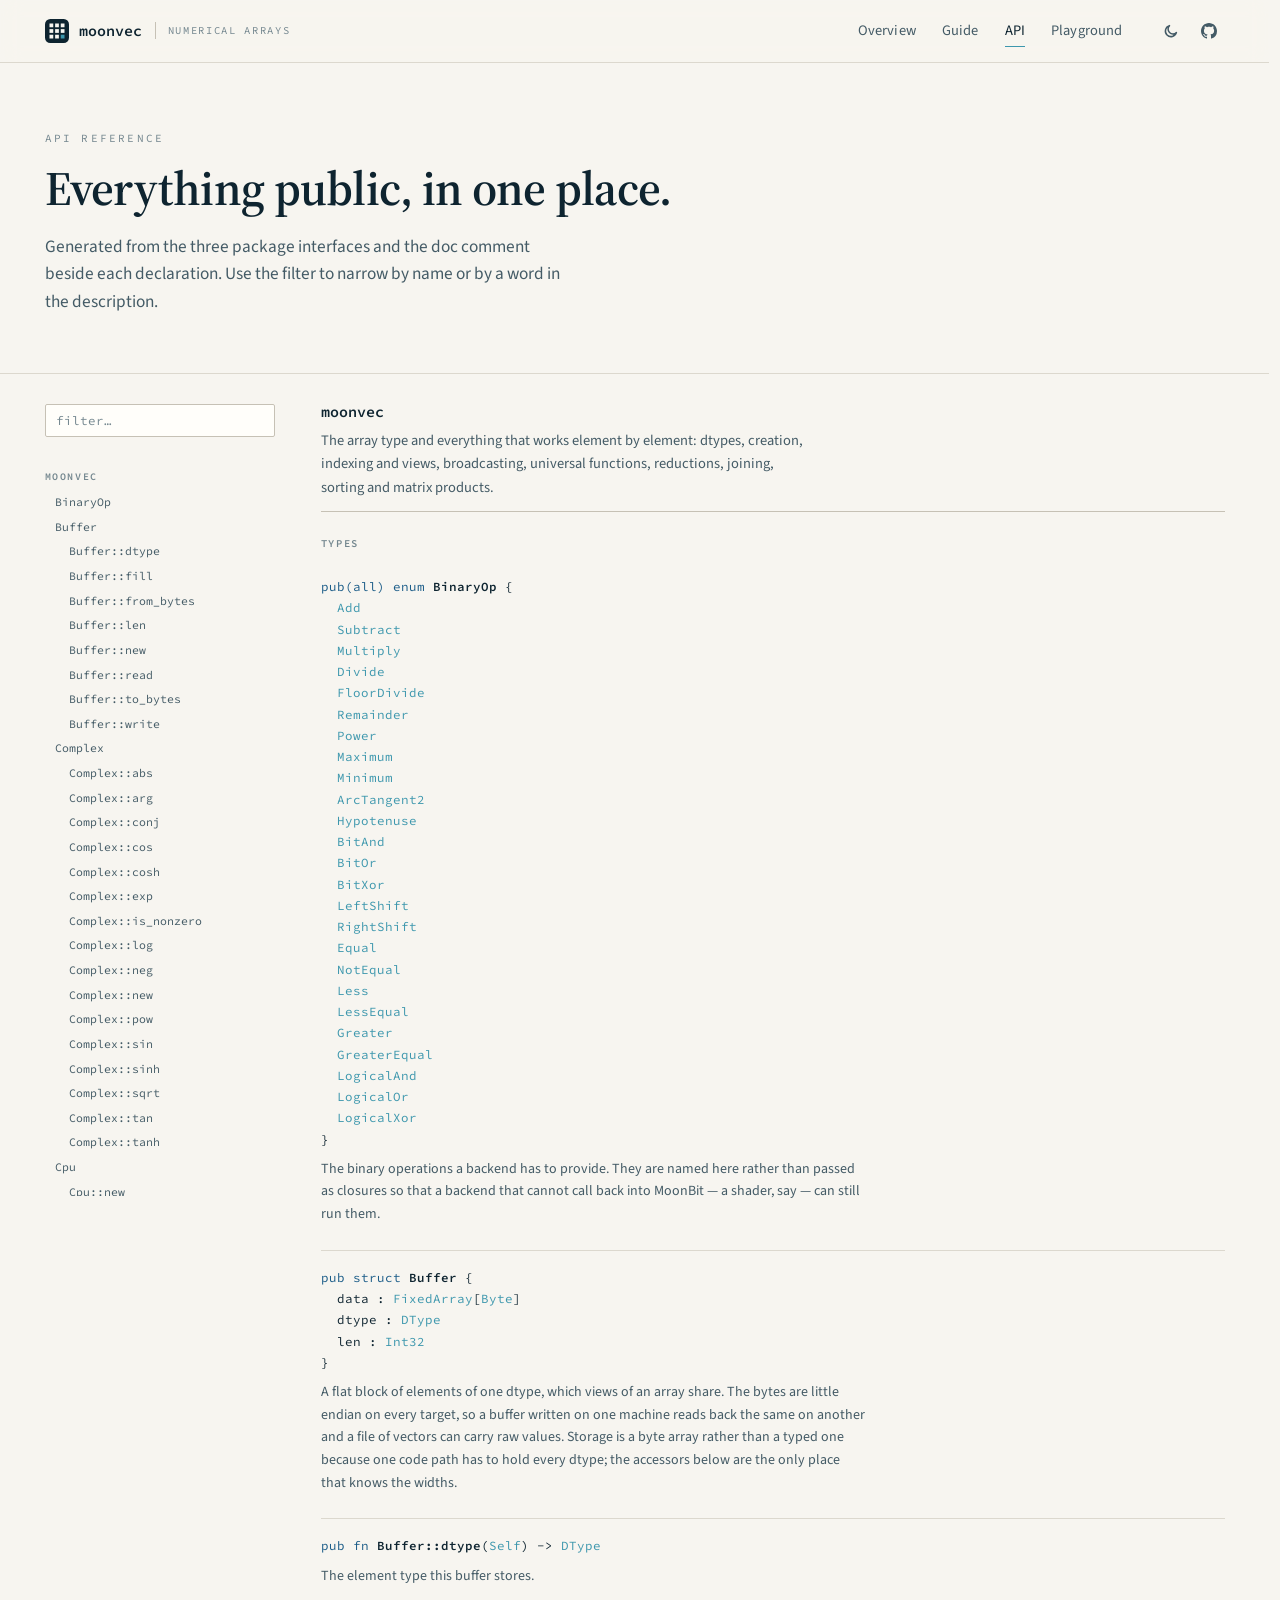
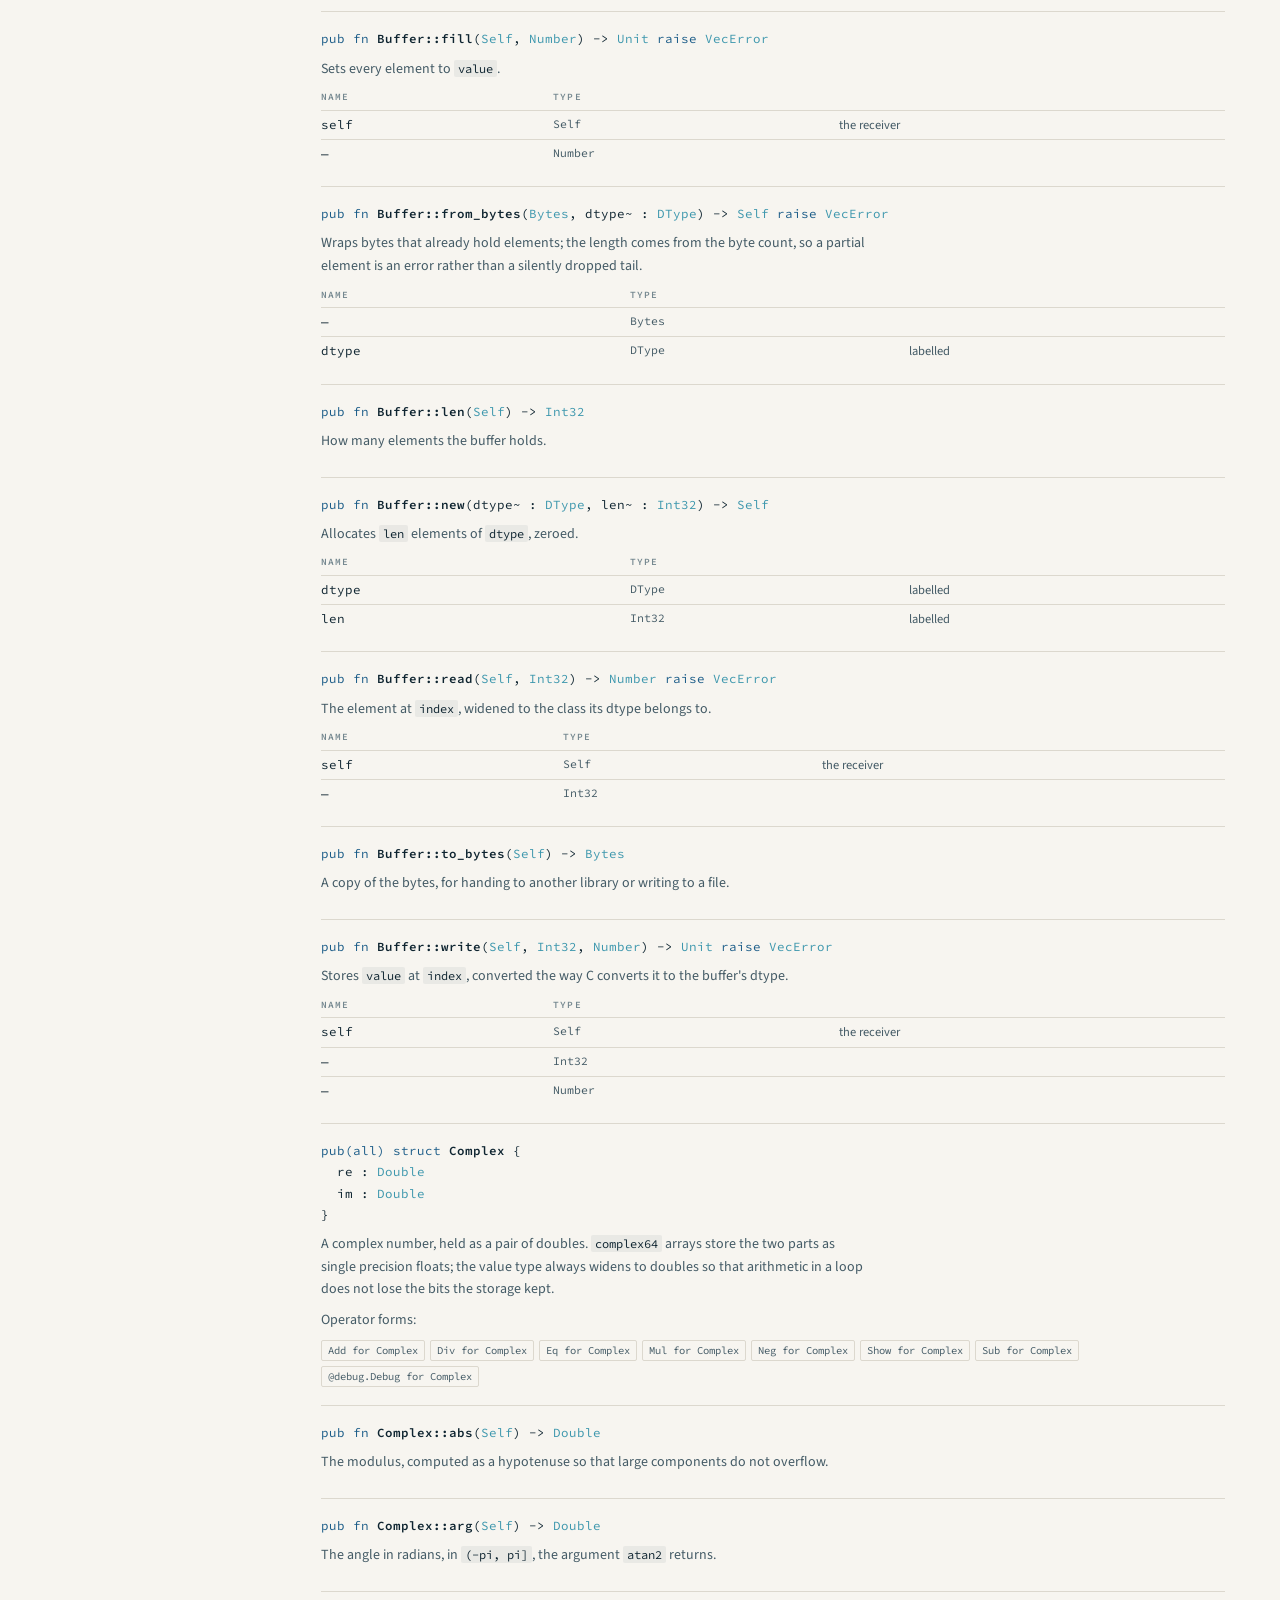
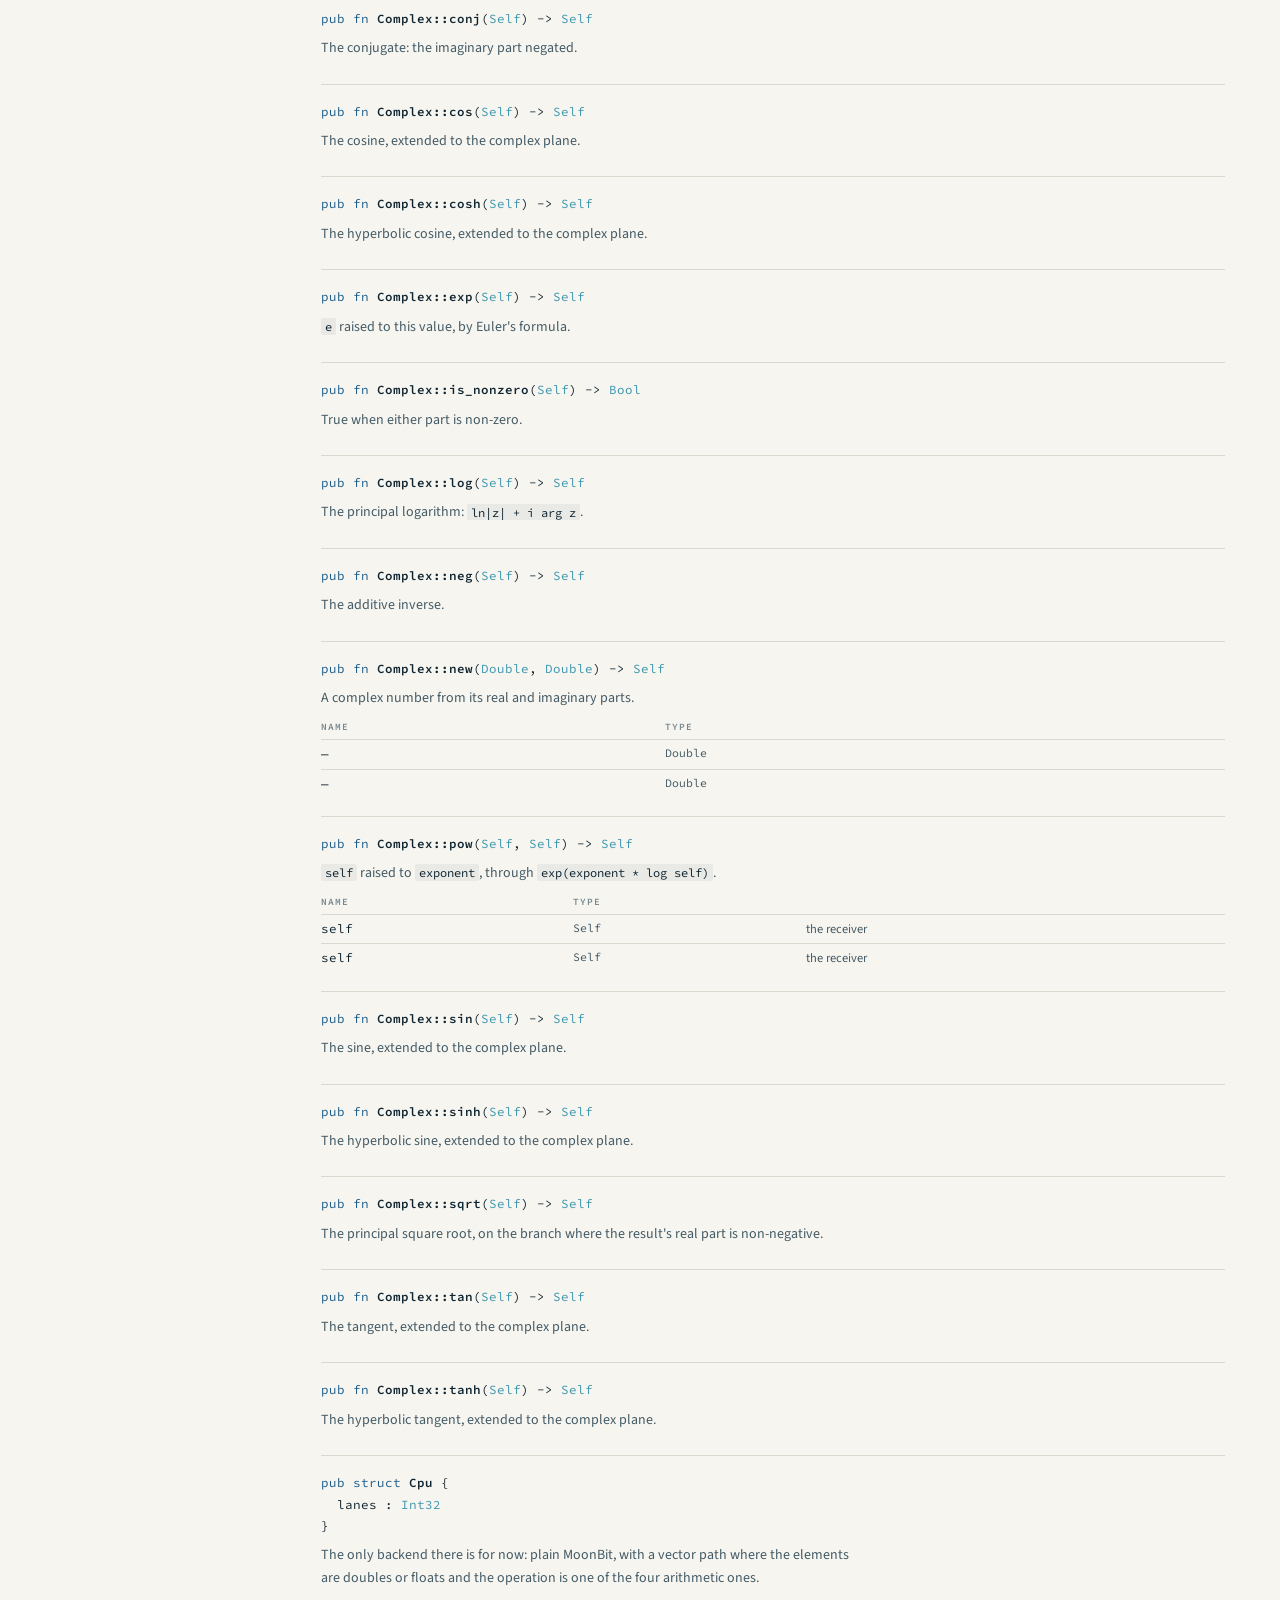
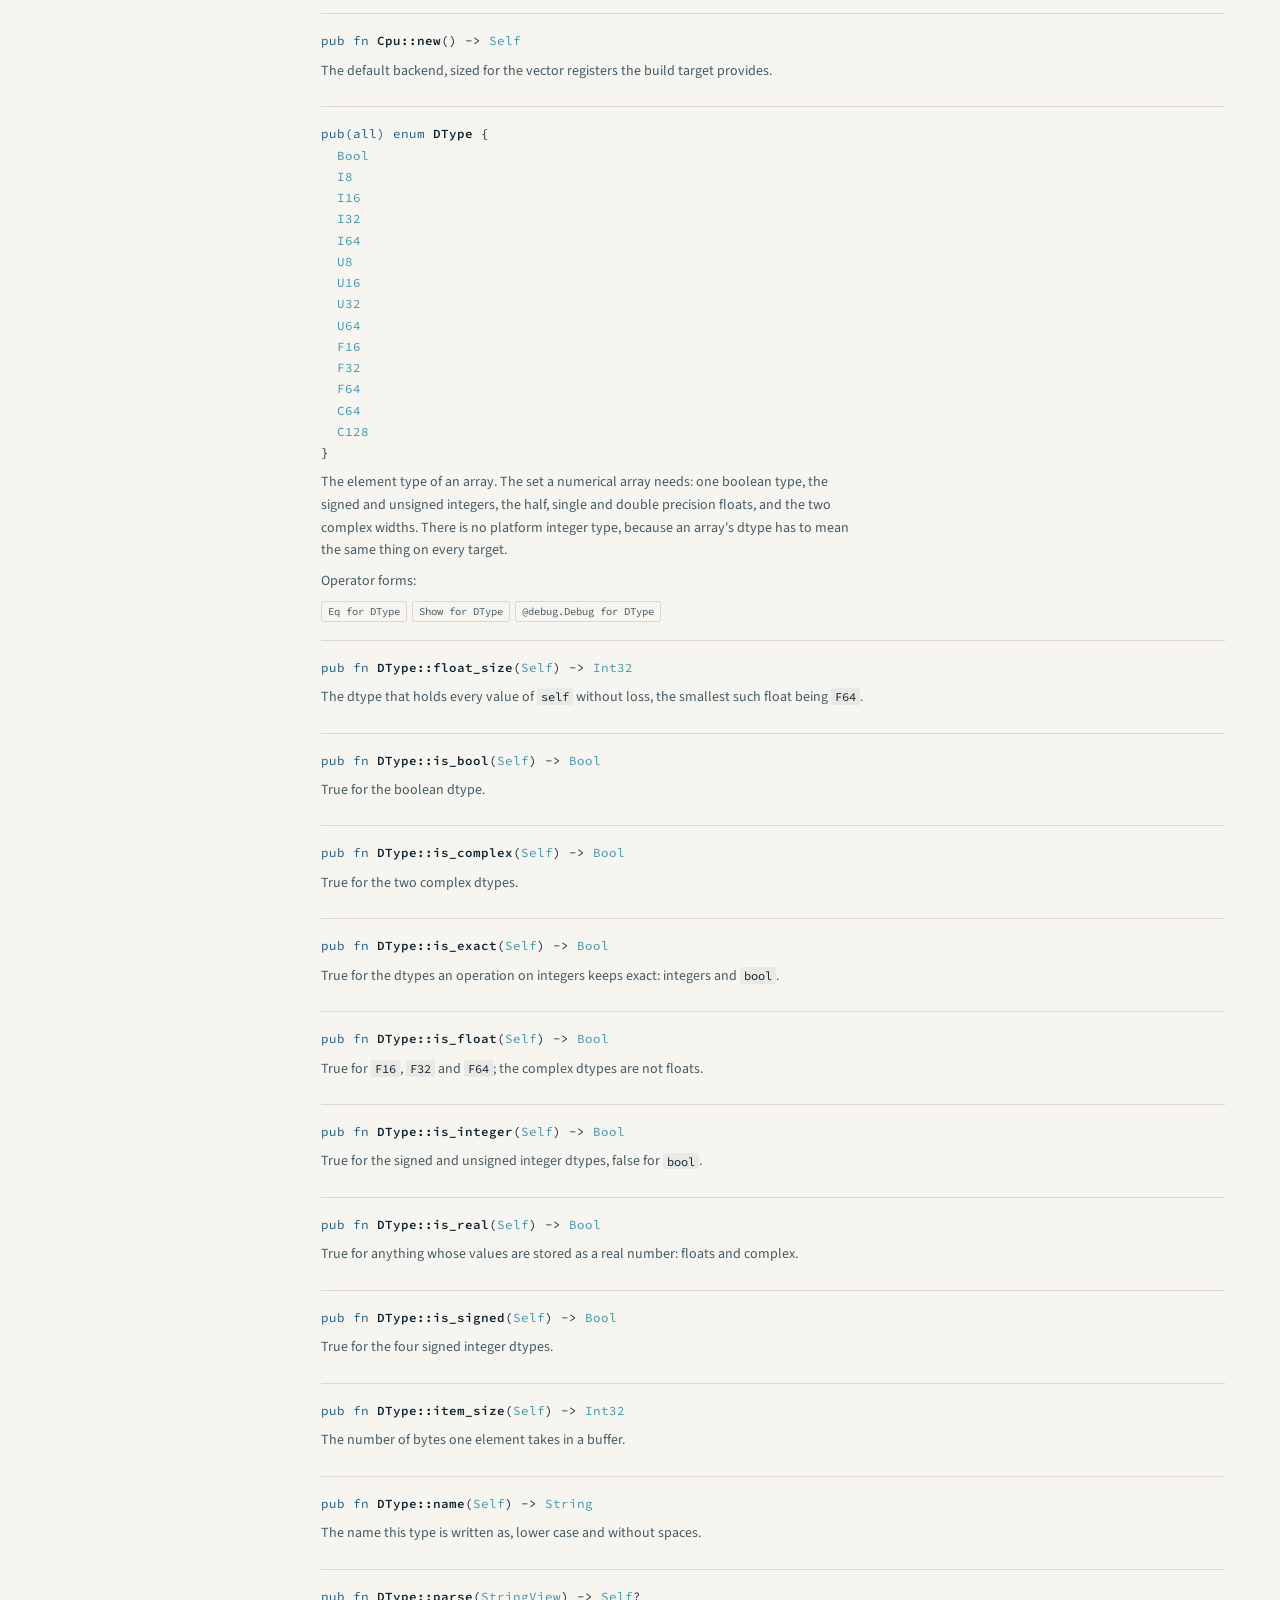
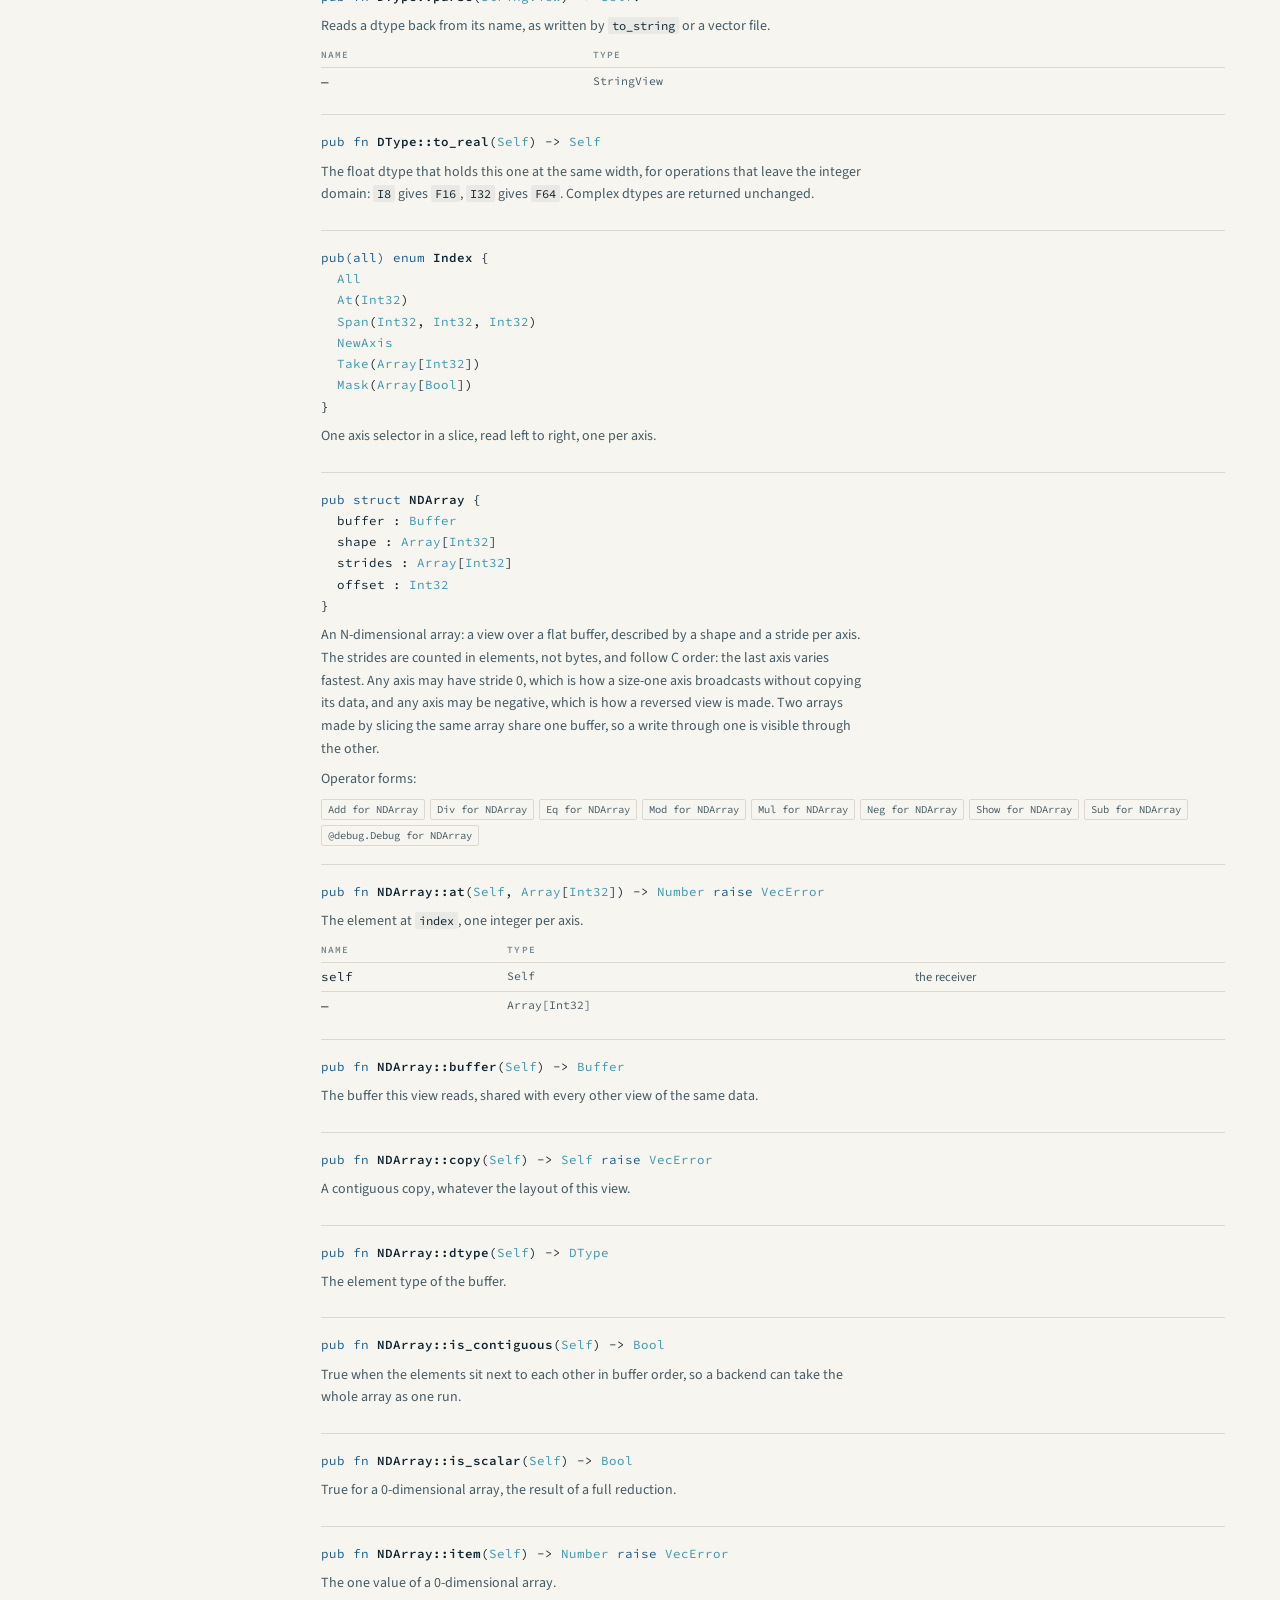
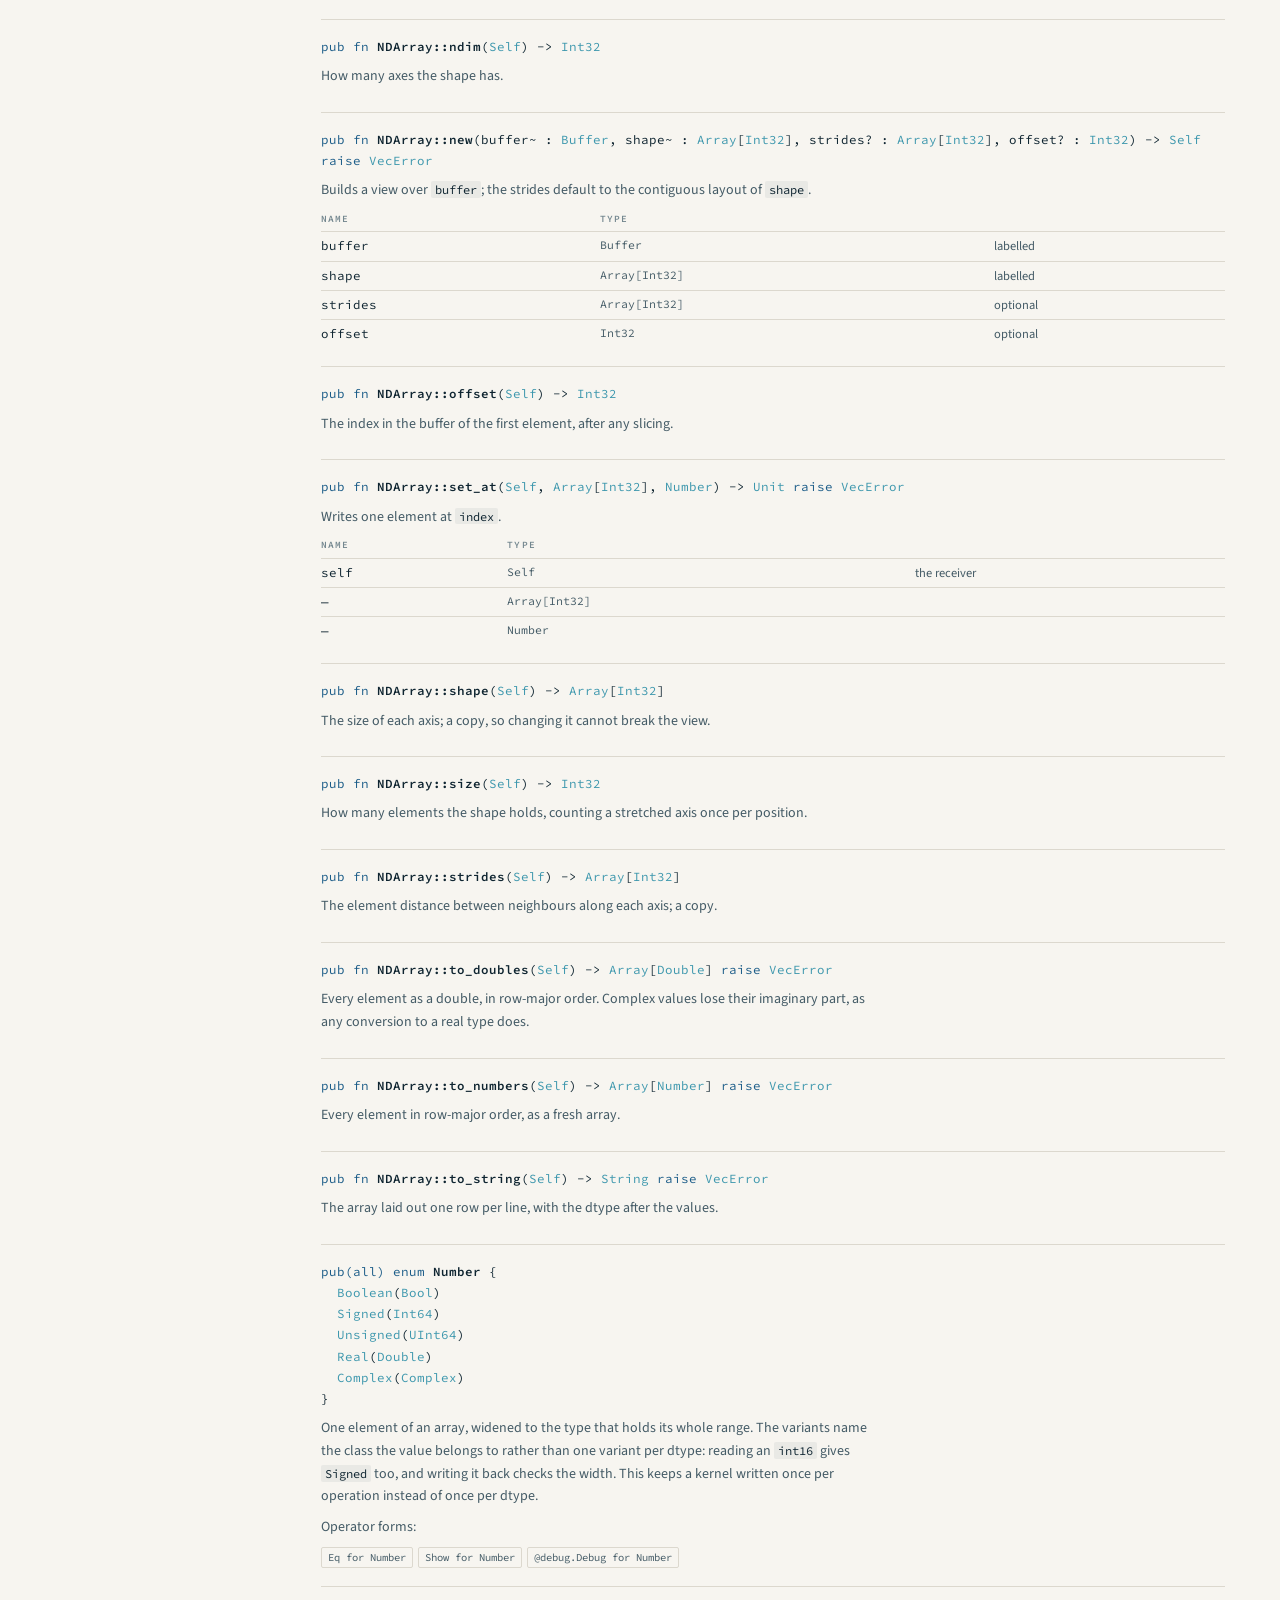
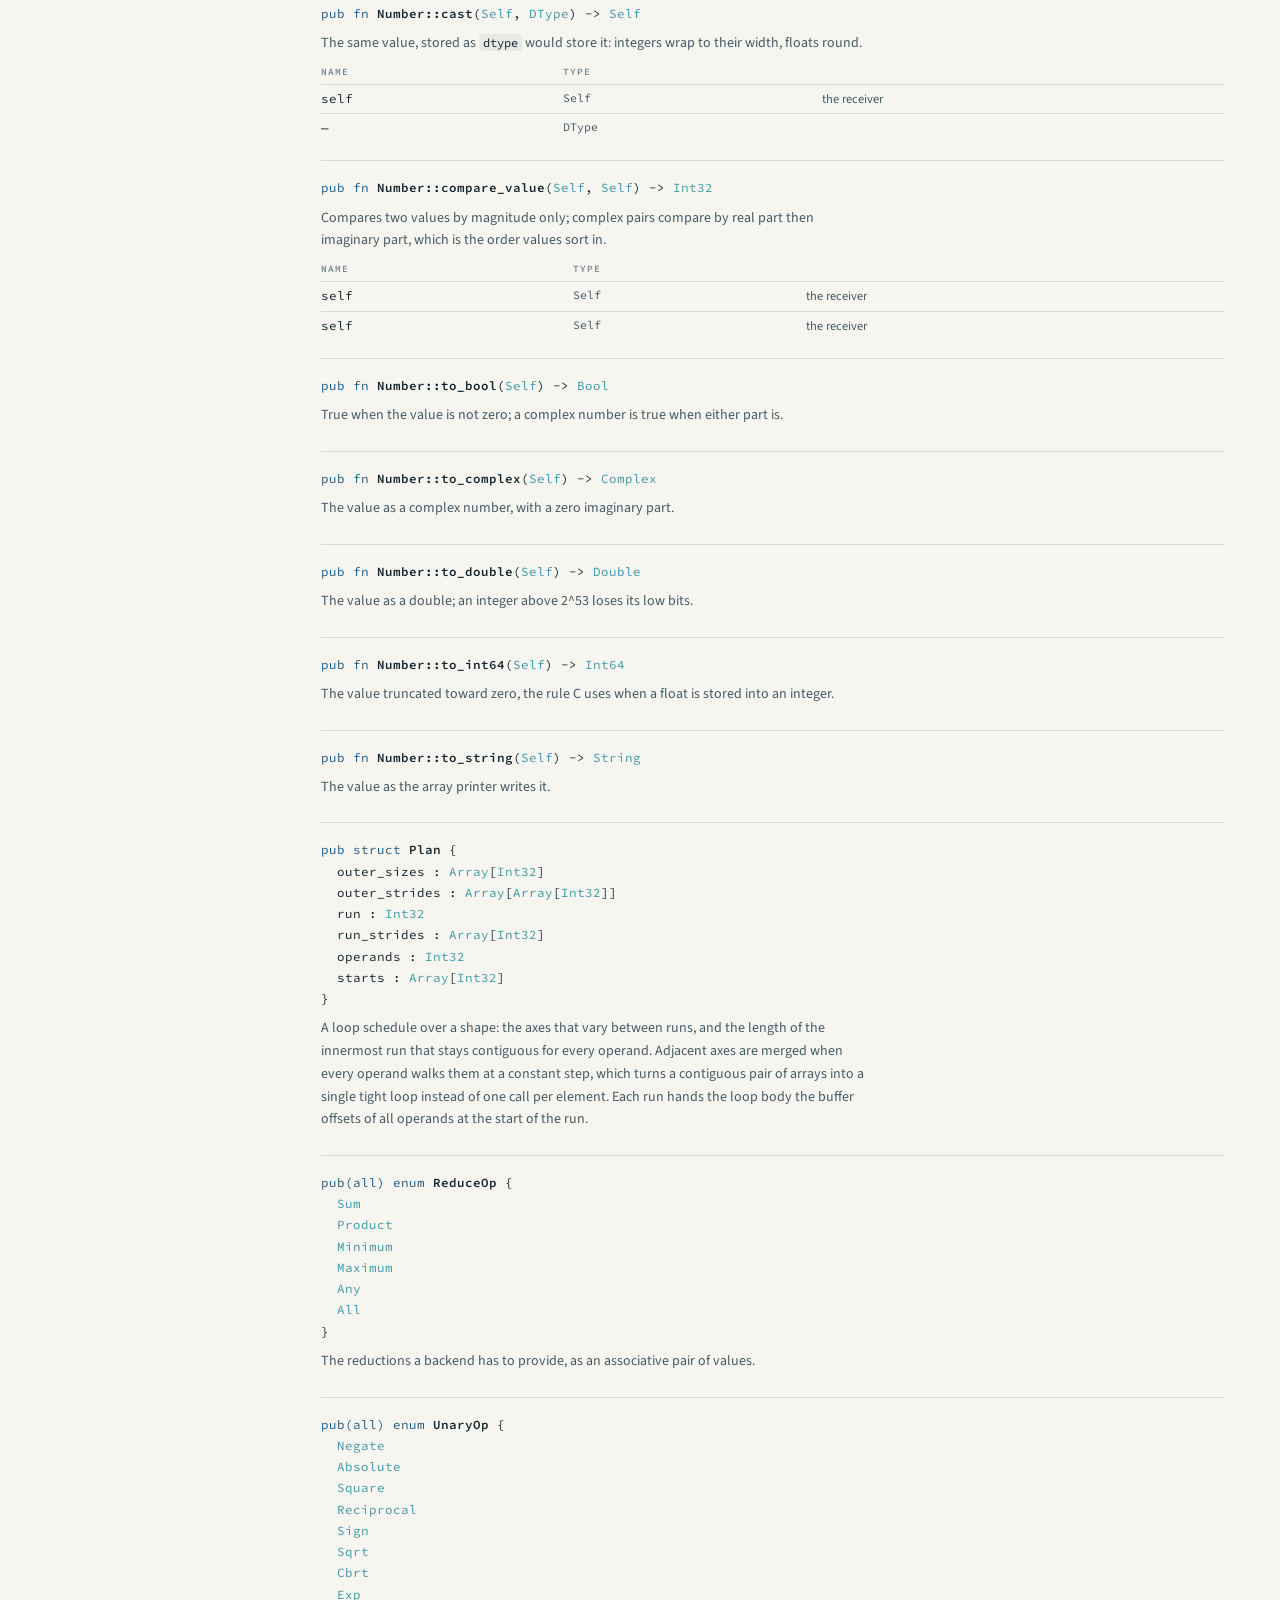
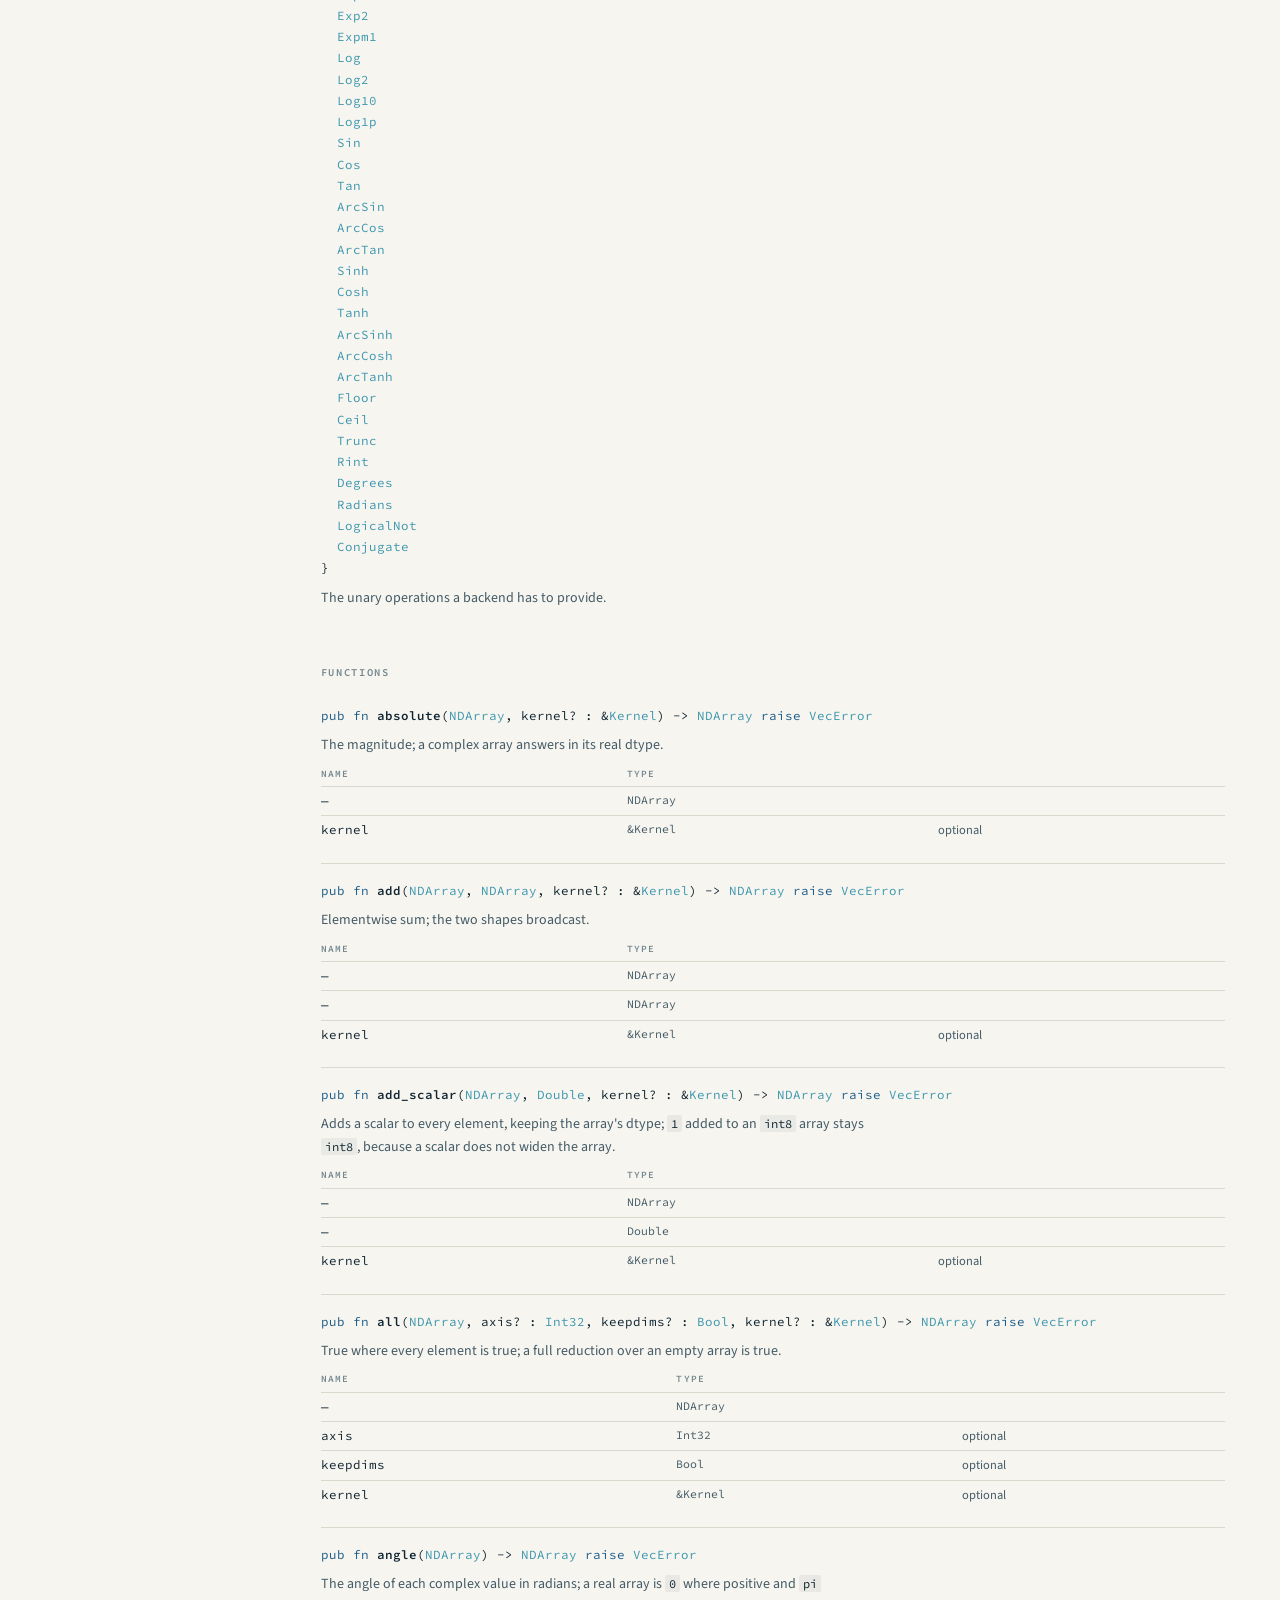
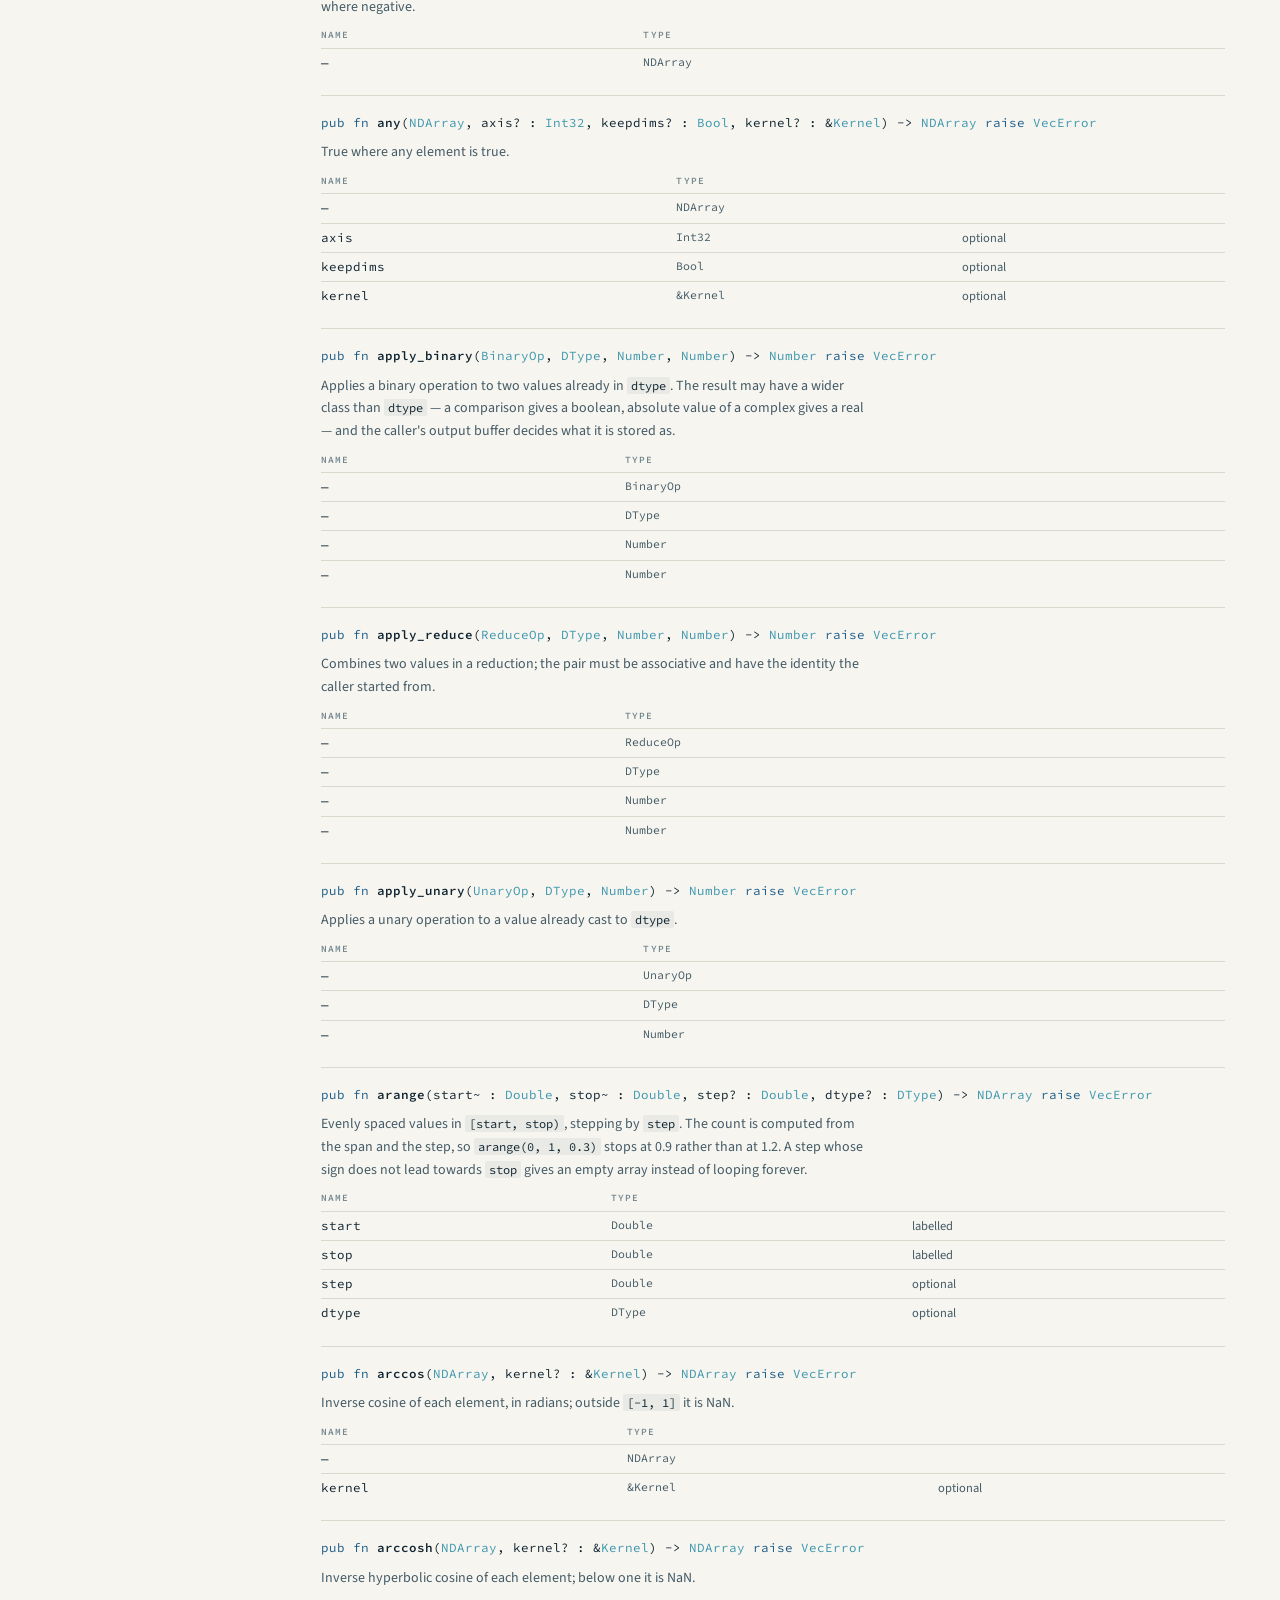
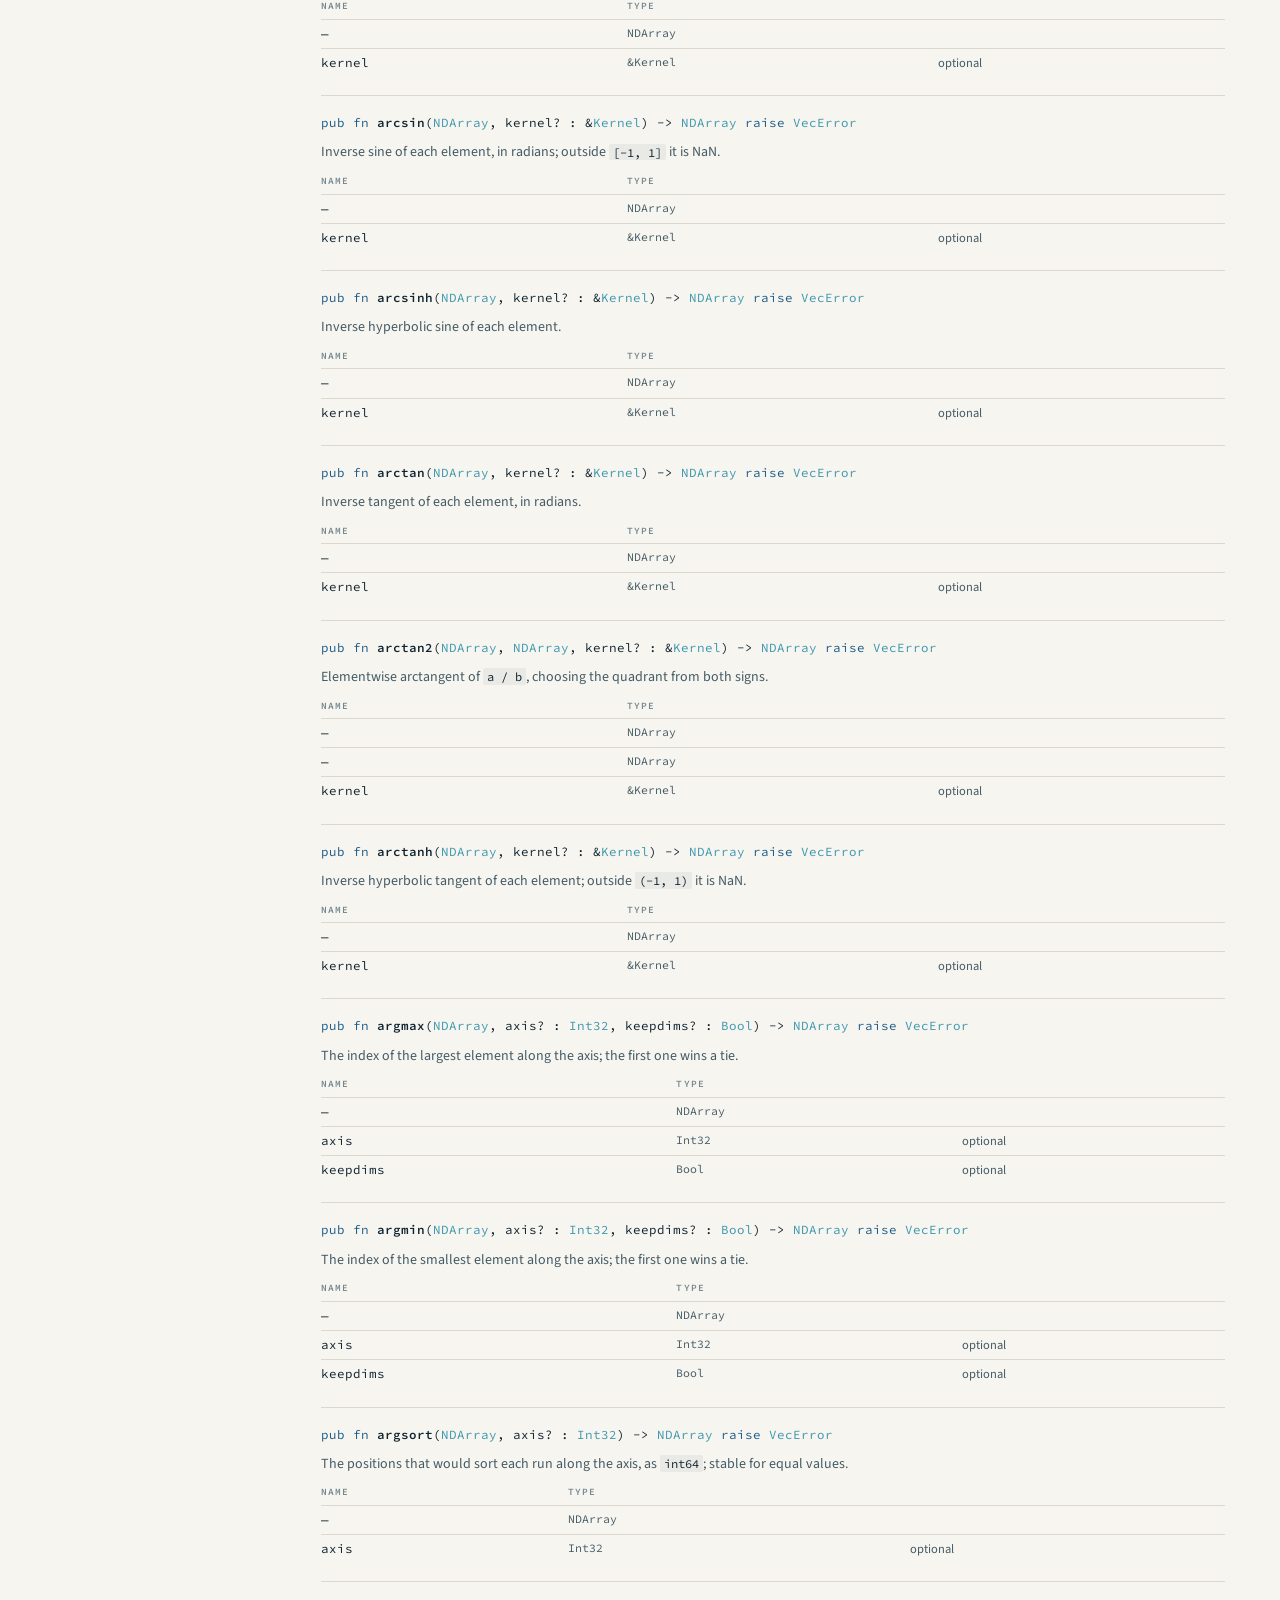
==== commit 37c39053: "feat(moonvec): draw the site's controls and grids as one coordinate system. The two shape menus were" ====
--- a/docs/api.html
+++ b/docs/api.html
@@ -9,7 +9,8 @@
 <link rel="preconnect" href="https://fonts.googleapis.com">
 <link rel="preconnect" href="https://fonts.gstatic.com" crossorigin>
 <link href="https://fonts.googleapis.com/css2?family=Source+Code+Pro:wght@400;500;600&family=Source+Sans+3:ital,wght@0,400;0,500;0,600;1,400&family=Source+Serif+4:ital,opsz,wght@0,8..60,600;1,8..60,600&display=swap" rel="stylesheet">
-<link rel="stylesheet" href="assets/site.css">
+<link rel="stylesheet" href="assets/base.css">
+<link rel="stylesheet" href="assets/docs.css">
 <script>
   try {
     const entry = performance.getEntriesByType("navigation")[0];
@@ -47,8 +48,8 @@
     </nav>
     <div class="nav-tools">
       <button class="icon-btn" id="theme-toggle" type="button" aria-label="Switch theme">
-        <svg class="i-moon" viewBox="0 0 24 24" fill="none" stroke="currentColor" stroke-width="1.6" stroke-linecap="round" stroke-linejoin="round" aria-hidden="true"><path d="M20.5 14.2A8.6 8.6 0 1 1 9.8 3.5a7 7 0 0 0 10.7 10.7Z"></path></svg>
-        <svg class="i-sun" viewBox="0 0 24 24" fill="none" stroke="currentColor" stroke-width="1.6" stroke-linecap="round" aria-hidden="true"><circle cx="12" cy="12" r="4.1"></circle><path d="M12 2.6v2.2M12 19.2v2.2M2.6 12h2.2M19.2 12h2.2M5.4 5.4l1.6 1.6M17 17l1.6 1.6M18.6 5.4 17 7M7 17l-1.6 1.6"></path></svg>
+        <svg class="i-moon" viewBox="0 0 16 16" fill="none" stroke="currentColor" stroke-width="1.5" stroke-linecap="round" stroke-linejoin="round" aria-hidden="true"><path d="M13.4 9.5A5.6 5.6 0 1 1 6.5 2.6a4.7 4.7 0 0 0 6.9 6.9Z"></path></svg>
+        <svg class="i-sun" viewBox="0 0 16 16" fill="none" stroke="currentColor" stroke-width="1.5" stroke-linecap="round" aria-hidden="true"><circle cx="8" cy="8" r="3.1"></circle><path d="M8 1.3v1.4M8 13.3v1.4M1.3 8h1.4M13.3 8h1.4M3.3 3.3l1 1M11.7 11.7l1 1M12.7 3.3l-1 1M4.3 11.7l-1 1"></path></svg>
       </button>
       <a class="icon-btn" href="https://github.com/moonbitstack/moonvec" aria-label="Source on GitHub">
         <svg viewBox="0 0 16 16" fill="currentColor" aria-hidden="true"><path d="M8 0C3.58 0 0 3.58 0 8c0 3.54 2.29 6.53 5.47 7.59.4.07.55-.17.55-.38 0-.19-.01-.82-.01-1.49-2.01.37-2.53-.49-2.69-.94-.09-.23-.48-.94-.82-1.13-.28-.15-.68-.52-.01-.53.63-.01 1.08.58 1.23.82.72 1.21 1.87.87 2.33.66.07-.52.28-.87.51-1.07-1.78-.2-3.64-.89-3.64-3.95 0-.87.31-1.59.82-2.15-.08-.2-.36-1.02.08-2.12 0 0 .67-.21 2.2.82.64-.18 1.32-.27 2-.27.68 0 1.36.09 2 .27 1.53-1.04 2.2-.82 2.2-.82.44 1.1.16 1.92.08 2.12.51.56.82 1.27.82 2.15 0 3.07-1.87 3.75-3.65 3.95.29.25.54.73.54 1.48 0 1.07-.01 1.93-.01 2.2 0 .21.15.46.55.38A8.01 8.01 0 0 0 16 8c0-4.42-3.58-8-8-8Z"></path></svg>
--- a/docs/assets/base.css
+++ b/docs/assets/base.css
@@ -0,0 +1,799 @@
+/* The shell every page shares: colour and type tokens, the page scrollbars, the top bar, buttons,
+   code figures, the footer, and the focus and selection rules. */
+
+/* moonvec — a printed-instrument look for a numerical library.
+   Palette and rhythm borrow the gravity of scientific documentation: deep navy, teal, warm paper,
+   thin rules, and a serif voice for headings. */
+
+:root {
+  --paper: #f7f5f0;
+  --surface: #fffefa;
+  --surface-2: #f0ede5;
+  --panel: #0e2a3a;
+  --panel-2: #123346;
+  --panel-ink: #eaf2f4;
+  --panel-dim: #8fadb9;
+  --ink: #0e2430;
+  --ink-2: #445b66;
+  --ink-3: #74878f;
+  --rule: #dcd8ce;
+  --rule-2: #c6c1b5;
+  --blue: #1b5c88;
+  --blue-soft: #b9d3e3;
+  --teal: #3d97ad;
+  --amber: #b8832b;
+  --code-bg: #0c2130;
+  --code-ink: #e6eef1;
+  --code-dim: #7f9aa6;
+  --shadow: 0 1px 2px rgb(14 36 48 / 6%), 0 12px 32px -18px rgb(14 36 48 / 30%);
+  --serif: "Source Serif 4", "Iowan Old Style", Georgia, serif;
+  --sans: "Source Sans 3", "Segoe UI", system-ui, sans-serif;
+  --mono: "Source Code Pro", ui-monospace, "SFMono-Regular", Menlo, monospace;
+  --wrap: 1180px;
+  --radius: 3px;
+  color-scheme: light;
+}
+
+@media (prefers-color-scheme: dark) {
+  :root:not([data-theme="light"]) {
+    --paper: #0b1720;
+    --surface: #0f1f2a;
+    --surface-2: #132734;
+    --panel: #08141c;
+    --panel-2: #0d2230;
+    --panel-ink: #e6eef1;
+    --panel-dim: #7f9aa6;
+    --ink: #e8eef0;
+    --ink-2: #a8bcc6;
+    --ink-3: #7c919b;
+    --rule: #1f3340;
+    --rule-2: #2b4553;
+    --blue: #7db9dd;
+    --blue-soft: #244a60;
+    --teal: #66c2d4;
+    --amber: #d7a852;
+    --code-bg: #07131b;
+    --code-ink: #dfe9ec;
+    --code-dim: #6f8b97;
+    --shadow: 0 1px 2px rgb(0 0 0 / 30%), 0 16px 40px -20px rgb(0 0 0 / 70%);
+    color-scheme: dark;
+  }
+}
+
+:root[data-theme="dark"] {
+  --paper: #0b1720;
+  --surface: #0f1f2a;
+  --surface-2: #132734;
+  --panel: #08141c;
+  --panel-2: #0d2230;
+  --panel-ink: #e6eef1;
+  --panel-dim: #7f9aa6;
+  --ink: #e8eef0;
+  --ink-2: #a8bcc6;
+  --ink-3: #7c919b;
+  --rule: #1f3340;
+  --rule-2: #2b4553;
+  --blue: #7db9dd;
+  --blue-soft: #244a60;
+  --teal: #66c2d4;
+  --amber: #d7a852;
+  --code-bg: #07131b;
+  --code-ink: #dfe9ec;
+  --code-dim: #6f8b97;
+  --shadow: 0 1px 2px rgb(0 0 0 / 30%), 0 16px 40px -20px rgb(0 0 0 / 70%);
+  color-scheme: dark;
+}
+
+*,
+*::before,
+*::after {
+  box-sizing: border-box;
+}
+
+html,
+button,
+input,
+textarea,
+select {
+  /* Readers should see the characters they have to type, not the ligature the font would draw. Form
+     controls do not inherit, so they are named here as well. */
+  font-variant-ligatures: no-contextual;
+}
+
+html {
+  scrollbar-gutter: stable;
+  scroll-behavior: smooth;
+  -webkit-text-size-adjust: 100%;
+}
+
+@media (prefers-reduced-motion: reduce) {
+  html {
+    scroll-behavior: auto;
+  }
+  *,
+  *::before,
+  *::after {
+    animation-duration: 0.001ms !important;
+    animation-iteration-count: 1 !important;
+    transition-duration: 0.001ms !important;
+  }
+}
+
+body {
+  margin: 0;
+  background: var(--paper);
+  color: var(--ink);
+  font-family: var(--sans);
+  font-size: 17px;
+  line-height: 1.62;
+  font-optical-sizing: auto;
+  -webkit-font-smoothing: antialiased;
+  overflow-x: hidden;
+}
+
+::selection {
+  background: color-mix(in srgb, var(--teal) 34%, transparent);
+  color: var(--ink);
+}
+
+a {
+  color: var(--blue);
+  text-decoration-thickness: 1px;
+  text-underline-offset: 0.18em;
+}
+
+a:hover {
+  color: var(--teal);
+}
+
+img,
+svg {
+  max-width: 100%;
+}
+
+h1,
+h2,
+h3 {
+  font-family: var(--serif);
+  font-weight: 600;
+  letter-spacing: -0.015em;
+  line-height: 1.12;
+  margin: 0;
+  text-wrap: balance;
+}
+
+p {
+  text-wrap: pretty;
+}
+
+code,
+pre,
+kbd,
+samp {
+  font-family: var(--mono);
+}
+
+:not(pre) > code {
+  font-size: 0.86em;
+  padding: 0.08em 0.34em;
+  border-radius: 2px;
+  background: color-mix(in srgb, var(--ink) 6%, transparent);
+  overflow-wrap: anywhere;
+}
+
+/* ---------- page scrollbar: hidden at the top, present once the page moves ---------- */
+
+@supports selector(::-webkit-scrollbar) {
+  html::-webkit-scrollbar {
+    width: 11px;
+    height: 11px;
+  }
+  html::-webkit-scrollbar-track {
+    background: transparent;
+  }
+  html::-webkit-scrollbar-thumb {
+    border-radius: 99px;
+    border: 3px solid transparent;
+    background-clip: content-box;
+    background-color: color-mix(in srgb, var(--ink) 26%, transparent);
+  }
+  html::-webkit-scrollbar-thumb:hover {
+    background-color: color-mix(in srgb, var(--ink) 44%, transparent);
+  }
+  html.at-top::-webkit-scrollbar-thumb {
+    background-color: transparent;
+  }
+}
+
+@supports not selector(::-webkit-scrollbar) {
+  html {
+    scrollbar-width: thin;
+    scrollbar-color: color-mix(in srgb, var(--ink) 26%, transparent) transparent;
+  }
+  html.at-top {
+    scrollbar-color: transparent transparent;
+  }
+}
+
+/* ---------- inner scroll areas: thin, dim at rest, deeper under the pointer ---------- */
+
+.scroller {
+  overflow: auto;
+  overscroll-behavior: contain;
+}
+
+@supports selector(::-webkit-scrollbar) {
+  :is(.scroller, pre, .guide-nav ol)::-webkit-scrollbar {
+    width: 9px;
+    height: 9px;
+  }
+  :is(.scroller, pre, .guide-nav ol)::-webkit-scrollbar-track {
+    background: transparent;
+  }
+  :is(.scroller, pre, .guide-nav ol)::-webkit-scrollbar-thumb {
+    border-radius: 99px;
+    border: 2px solid transparent;
+    background-clip: content-box;
+    background-color: color-mix(in srgb, var(--ink) 13%, transparent);
+  }
+  :is(.scroller, pre, .guide-nav ol):hover::-webkit-scrollbar-thumb {
+    background-color: color-mix(in srgb, var(--ink) 30%, transparent);
+  }
+}
+
+@supports not selector(::-webkit-scrollbar) {
+  :is(.scroller, pre, .guide-nav ol) {
+    scrollbar-width: thin;
+    scrollbar-color: color-mix(in srgb, var(--ink) 18%, transparent) transparent;
+  }
+}
+
+/* ---------- shell ---------- */
+
+.wrap {
+  width: min(100% - 48px, var(--wrap));
+  margin-inline: auto;
+}
+
+@media (width <= 600px) {
+  .wrap {
+    width: min(100% - 32px, var(--wrap));
+  }
+}
+
+.topbar {
+  position: sticky;
+  top: 0;
+  z-index: 40;
+  background: color-mix(in srgb, var(--paper) 88%, transparent);
+  backdrop-filter: blur(10px) saturate(120%);
+  border-bottom: 1px solid var(--rule);
+}
+
+.topbar-inner {
+  display: flex;
+  align-items: center;
+  gap: 28px;
+  min-height: 62px;
+  flex-wrap: wrap;
+  padding-block: 8px;
+}
+
+.brand {
+  display: inline-flex;
+  align-items: center;
+  gap: 10px;
+  color: var(--ink);
+  text-decoration: none;
+  margin-right: auto;
+}
+
+.brand:hover {
+  color: var(--ink);
+}
+
+.brand-mark {
+  width: 24px;
+  height: 24px;
+  flex: none;
+}
+
+.brand-name {
+  font-family: var(--mono);
+  font-size: 15px;
+  letter-spacing: 0.01em;
+  font-weight: 600;
+}
+
+.brand-sub {
+  font-family: var(--mono);
+  font-size: 10.5px;
+  letter-spacing: 0.16em;
+  text-transform: uppercase;
+  color: var(--ink-3);
+  padding-left: 12px;
+  margin-left: 2px;
+  border-left: 1px solid var(--rule-2);
+}
+
+.nav {
+  display: flex;
+  align-items: center;
+  gap: 26px;
+}
+
+.nav a {
+  color: var(--ink-2);
+  text-decoration: none;
+  font-size: 14.5px;
+  letter-spacing: 0.01em;
+  padding-block: 4px;
+  border-bottom: 1px solid transparent;
+}
+
+.nav a:hover {
+  color: var(--ink);
+  border-bottom-color: var(--rule-2);
+}
+
+.nav a[aria-current="page"] {
+  color: var(--ink);
+  border-bottom-color: var(--teal);
+}
+
+.nav-tools {
+  display: flex;
+  align-items: center;
+  gap: 6px;
+  margin-left: 4px;
+}
+
+.icon-btn {
+  display: inline-flex;
+  align-items: center;
+  justify-content: center;
+  width: 32px;
+  height: 32px;
+  padding: 0;
+  border: 1px solid transparent;
+  border-radius: var(--radius);
+  background: transparent;
+  color: var(--ink-2);
+  cursor: pointer;
+}
+
+.icon-btn:hover {
+  color: var(--ink);
+  border-color: var(--rule);
+  background: var(--surface);
+}
+
+.icon-btn svg {
+  width: 16px;
+  height: 16px;
+  display: block;
+}
+
+@media (width <= 860px) {
+  .topbar-inner {
+    gap: 10px 20px;
+  }
+  .brand-sub {
+    display: none;
+  }
+  .nav {
+    order: 3;
+    width: 100%;
+    gap: 22px;
+    padding-bottom: 6px;
+    overflow-x: auto;
+  }
+  .nav a {
+    white-space: nowrap;
+    font-size: 14px;
+  }
+}
+
+@media (width <= 420px) {
+  .nav {
+    gap: 18px;
+  }
+}
+
+/* ---------- shared type ---------- */
+
+.eyebrow {
+  font-family: var(--mono);
+  font-size: 11px;
+  letter-spacing: 0.2em;
+  text-transform: uppercase;
+  color: var(--ink-3);
+  user-select: none;
+}
+
+.section-index {
+  font-family: var(--mono);
+  font-size: 11px;
+  letter-spacing: 0.12em;
+  color: var(--teal);
+  user-select: none;
+}
+
+.lead {
+  font-size: clamp(17px, 1.35vw, 19.5px);
+  line-height: 1.6;
+  color: var(--ink-2);
+  max-width: 62ch;
+}
+
+.muted {
+  color: var(--ink-3);
+}
+
+.rule {
+  height: 1px;
+  background: var(--rule);
+  border: 0;
+  margin: 0;
+}
+
+/* ---------- buttons ---------- */
+
+.btn {
+  display: inline-flex;
+  align-items: center;
+  gap: 9px;
+  font-family: var(--sans);
+  font-size: 15px;
+  font-weight: 600;
+  line-height: 1.2;
+  text-decoration: none;
+  border: 1px solid var(--ink);
+  border-radius: var(--radius);
+  padding: calc(0.64em + 0.08em) 1.1em calc(0.64em - 0.08em);
+  background: var(--ink);
+  color: var(--paper);
+  cursor: pointer;
+  transition: background 140ms ease, color 140ms ease, border-color 140ms ease;
+}
+
+.btn:hover {
+  background: var(--blue);
+  border-color: var(--blue);
+  color: #fff;
+}
+
+.btn svg {
+  width: 16px;
+  height: 16px;
+  display: block;
+  flex: none;
+}
+
+.btn.ghost {
+  background: transparent;
+  color: var(--ink);
+  border-color: var(--rule-2);
+}
+
+.btn.ghost:hover {
+  border-color: var(--ink);
+  background: var(--surface);
+  color: var(--ink);
+}
+
+.btn-row {
+  display: flex;
+  flex-wrap: wrap;
+  gap: 12px;
+  align-items: center;
+}
+
+/* ---------- install command ---------- */
+
+.install {
+  display: inline-flex;
+  align-items: center;
+  gap: 12px;
+  border: 1px solid var(--rule);
+  background: var(--surface);
+  border-radius: var(--radius);
+  padding: 9px 10px 9px 14px;
+  font-family: var(--mono);
+  font-size: 13.5px;
+  color: var(--ink);
+  max-width: 100%;
+}
+
+.install .prompt {
+  color: var(--teal);
+  user-select: none;
+}
+
+.install .cmd {
+  overflow-wrap: anywhere;
+}
+
+.copy {
+  margin-left: 6px;
+  border: 1px solid var(--rule);
+  background: var(--paper);
+  color: var(--ink-2);
+  font-family: var(--mono);
+  font-size: 10.5px;
+  letter-spacing: 0.08em;
+  text-transform: uppercase;
+  padding: calc(0.42em + 0.06em) 0.66em calc(0.42em - 0.06em);
+  border-radius: 2px;
+  cursor: pointer;
+  user-select: none;
+}
+
+.copy:hover {
+  color: var(--ink);
+  border-color: var(--rule-2);
+}
+
+/* ---------- code ---------- */
+
+.code-figure {
+  margin: 0;
+  border: 1px solid var(--rule);
+  border-radius: var(--radius);
+  background: var(--code-bg);
+  overflow: hidden;
+  box-shadow: var(--shadow);
+}
+
+.code-head {
+  display: flex;
+  align-items: center;
+  gap: 10px;
+  padding: 7px 10px 7px 14px;
+  border-bottom: 1px solid color-mix(in srgb, var(--code-ink) 12%, transparent);
+  background: color-mix(in srgb, #fff 3%, transparent);
+  user-select: none;
+}
+
+.code-title {
+  font-family: var(--mono);
+  font-size: 10.5px;
+  letter-spacing: 0.12em;
+  text-transform: uppercase;
+  color: var(--code-dim);
+}
+
+.code-head .copy {
+  margin-left: auto;
+  background: transparent;
+  border-color: color-mix(in srgb, var(--code-ink) 18%, transparent);
+  color: var(--code-dim);
+}
+
+.code-head .copy:hover {
+  color: var(--code-ink);
+  border-color: color-mix(in srgb, var(--code-ink) 34%, transparent);
+}
+
+.code-figure pre {
+  margin: 0;
+  padding: 15px 18px 17px;
+  font-size: 13px;
+  line-height: 1.62;
+  color: var(--code-ink);
+  overflow-x: auto;
+  tab-size: 2;
+}
+
+.code-figure pre code {
+  font: inherit;
+  white-space: pre;
+}
+
+.tok-key {
+  color: #8fc7e8;
+}
+
+.tok-fn {
+  color: #d9c48a;
+}
+
+.tok-str {
+  color: #9fd3a8;
+}
+
+.tok-num {
+  color: #e3b07a;
+}
+
+.tok-com {
+  color: #6d8792;
+  font-style: italic;
+}
+
+.tok-type {
+  color: #c3a8e0;
+}
+
+.output {
+  margin: 0;
+  border: 1px solid var(--rule);
+  border-top: 0;
+  border-radius: 0 0 var(--radius) var(--radius);
+  background: var(--surface);
+  padding: 12px 18px 14px;
+  font-family: var(--mono);
+  font-size: 12.5px;
+  line-height: 1.6;
+  color: var(--ink-2);
+  overflow-x: auto;
+  white-space: pre;
+}
+
+.output .label {
+  display: block;
+  font-size: 9.5px;
+  letter-spacing: 0.16em;
+  text-transform: uppercase;
+  color: var(--ink-3);
+  margin-bottom: 6px;
+  user-select: none;
+}
+
+.figure-stack .output {
+  margin-top: -1px;
+}
+
+.page-head {
+  padding: 56px 0 40px;
+  border-bottom: 1px solid var(--rule);
+}
+
+.page-head h1 {
+  font-size: clamp(2.1rem, 3.8vw, 3rem);
+  margin: 14px 0 14px;
+}
+
+.note {
+  position: relative;
+  padding: 14px 18px 14px 20px;
+  background: color-mix(in srgb, var(--teal) 7%, var(--surface));
+  border: 1px solid color-mix(in srgb, var(--teal) 22%, var(--rule));
+  border-radius: 0 var(--radius) var(--radius) 0;
+  font-size: 14.5px;
+  color: var(--ink-2);
+  margin: 0 0 20px;
+}
+
+.note::before {
+  content: "";
+  position: absolute;
+  left: 0;
+  top: 0;
+  bottom: 0;
+  width: 3px;
+  background: var(--teal);
+  clip-path: polygon(0 0, 100% 10%, 100% 90%, 0 100%);
+}
+
+.note strong {
+  color: var(--ink);
+}
+
+/* ---------- footer ---------- */
+
+.footer {
+  border-top: 1px solid var(--rule);
+  padding: 36px 0 46px;
+  background: var(--surface);
+}
+
+.footer-inner {
+  display: flex;
+  justify-content: space-between;
+  gap: 28px;
+  flex-wrap: wrap;
+  align-items: flex-start;
+}
+
+.footer .brand-name {
+  font-size: 13px;
+}
+
+.footer-note {
+  font-size: 13px;
+  color: var(--ink-3);
+  max-width: 44ch;
+}
+
+.footer-links {
+  display: flex;
+  gap: 22px;
+  flex-wrap: wrap;
+  font-size: 13.5px;
+}
+
+.footer-links a {
+  color: var(--ink-2);
+  text-decoration: none;
+}
+
+.footer-links a:hover {
+  color: var(--ink);
+  text-decoration: underline;
+}
+
+/* ---------- utilities ---------- */
+
+.sr-only {
+  position: absolute;
+  width: 1px;
+  height: 1px;
+  padding: 0;
+  margin: -1px;
+  overflow: hidden;
+  clip: rect(0 0 0 0);
+  white-space: nowrap;
+  border: 0;
+}
+
+:focus-visible {
+  outline: 2px solid var(--blue);
+  outline-offset: 2px;
+}
+
+.skip-link {
+  position: absolute;
+  left: 12px;
+  top: -60px;
+  z-index: 100;
+  background: var(--ink);
+  color: var(--paper);
+  padding: 8px 14px;
+  border-radius: 2px;
+  font-size: 14px;
+}
+
+.skip-link:focus {
+  top: 10px;
+}
+
+/* theme toggle: one glyph of the pair is drawn at a time */
+
+.icon-btn .i-sun {
+  display: none;
+}
+
+html[data-theme="dark"] .icon-btn .i-sun {
+  display: block;
+}
+
+html[data-theme="dark"] .icon-btn .i-moon {
+  display: none;
+}
+
+@media (prefers-color-scheme: dark) {
+  html:not([data-theme="light"]) .icon-btn .i-sun {
+    display: block;
+  }
+  html:not([data-theme="light"]) .icon-btn .i-moon {
+    display: none;
+  }
+}
+
+
+/* A drag across the page should take the article, not the navigation, a label or a control. Only
+   text that can be copied stays selectable: headings, prose, code, signatures and table cells. */
+.brand,
+.nav,
+.icon-btn,
+.btn,
+.copy,
+.skip-link,
+.footer-links,
+.code-head,
+.output .label,
+.install .prompt {
+  -webkit-user-select: none;
+  user-select: none;
+}
--- a/docs/assets/docs.css
+++ b/docs/assets/docs.css
@@ -0,0 +1,412 @@
+/* The guide and the reference: a reading column with a sticky rail, entries, and the filter. */
+
+/* ---------- guide layout ---------- */
+
+.guide {
+  display: grid;
+  grid-template-columns: 220px minmax(0, 1fr);
+  gap: clamp(32px, 5vw, 72px);
+  padding: 44px 0 80px;
+  align-items: start;
+}
+
+.guide-nav {
+  position: sticky;
+  top: 86px;
+  font-size: 13.5px;
+  border-left: 1px solid var(--rule);
+  padding-left: 0;
+}
+
+.guide-nav ol {
+  margin: 0;
+  padding: 0;
+  list-style: none;
+}
+
+.guide-nav a {
+  display: flex;
+  gap: 10px;
+  padding: 7px 12px 7px 14px;
+  color: var(--ink-2);
+  text-decoration: none;
+  border-radius: 0 3px 3px 0;
+  position: relative;
+}
+
+.guide-nav a .n {
+  font-family: var(--mono);
+  font-size: 10px;
+  color: var(--ink-3);
+  padding-top: 2px;
+  user-select: none;
+}
+
+.guide-nav a:hover {
+  color: var(--ink);
+  background: color-mix(in srgb, var(--ink) 3%, transparent);
+}
+
+.guide-nav a.active {
+  color: var(--ink);
+  background: color-mix(in srgb, var(--teal) 8%, transparent);
+}
+
+.guide-nav a.active::before {
+  content: "";
+  position: absolute;
+  left: -1px;
+  top: 4px;
+  bottom: 4px;
+  width: 3px;
+  background: var(--teal);
+  clip-path: polygon(0 0, 100% 14%, 100% 86%, 0 100%);
+}
+
+.guide-body {
+  min-width: 0;
+}
+
+.step {
+  padding-bottom: 54px;
+  margin-bottom: 54px;
+  border-bottom: 1px solid var(--rule);
+  scroll-margin-top: 92px;
+}
+
+.step:last-child {
+  border-bottom: 0;
+  margin-bottom: 0;
+}
+
+.step h2 {
+  font-size: 1.62rem;
+  margin: 8px 0 14px;
+}
+
+.step p {
+  color: var(--ink-2);
+  margin: 0 0 16px;
+  max-width: 68ch;
+}
+
+.step p code {
+  color: var(--ink);
+}
+
+.step .figure-stack {
+  margin: 22px 0 26px;
+}
+
+.step ul {
+  margin: 0 0 18px;
+  padding-left: 20px;
+  color: var(--ink-2);
+}
+
+.step li {
+  margin-bottom: 6px;
+}
+
+@media (width <= 900px) {
+  .guide {
+    grid-template-columns: minmax(0, 1fr);
+    padding-top: 28px;
+  }
+  .guide-nav {
+    position: static;
+    border-left: 0;
+    border-bottom: 1px solid var(--rule);
+    padding-bottom: 12px;
+    margin-bottom: 8px;
+  }
+  .guide-nav ol {
+    display: flex;
+    gap: 4px;
+    overflow-x: auto;
+    padding-bottom: 4px;
+  }
+  .guide-nav a {
+    border: 1px solid var(--rule);
+    border-radius: 2px;
+    white-space: nowrap;
+    padding: 5px 10px;
+  }
+  .guide-nav a.active::before {
+    display: none;
+  }
+}
+
+/* ---------- api ---------- */
+
+.api-shell {
+  display: grid;
+  grid-template-columns: 236px minmax(0, 1fr);
+  gap: 40px;
+  padding: 30px 0 80px;
+  align-items: start;
+}
+
+.api-side {
+  position: sticky;
+  top: 84px;
+  max-height: calc(100vh - 108px);
+  overflow: auto;
+  padding-right: 6px;
+}
+
+.api-search {
+  width: 100%;
+  font-family: var(--mono);
+  font-size: 12.5px;
+  padding: 8px 10px;
+  border: 1px solid var(--rule-2);
+  border-radius: 2px;
+  background: var(--surface);
+  color: var(--ink);
+  margin-bottom: 16px;
+}
+
+.api-search {
+  -webkit-appearance: none;
+  appearance: none;
+}
+
+.api-search::-webkit-search-cancel-button {
+  display: none;
+}
+
+.api-search:focus-visible {
+  outline: 2px solid var(--blue);
+  outline-offset: 1px;
+}
+
+.api-search::placeholder {
+  color: var(--ink-3);
+}
+
+.api-side h2 {
+  font-family: var(--mono);
+  font-size: 10px;
+  letter-spacing: 0.16em;
+  text-transform: uppercase;
+  color: var(--ink-3);
+  margin: 18px 0 8px;
+  font-weight: 600;
+}
+
+.api-side ul {
+  list-style: none;
+  margin: 0;
+  padding: 0;
+}
+
+.api-side li a {
+  display: block;
+  padding: 3px 8px 3px 10px;
+  font-family: var(--mono);
+  font-size: 11.5px;
+  color: var(--ink-2);
+  text-decoration: none;
+  border-radius: 0 2px 2px 0;
+  overflow-wrap: anywhere;
+}
+
+.api-side li a:hover {
+  color: var(--ink);
+  background: color-mix(in srgb, var(--ink) 4%, transparent);
+}
+
+.api-main {
+  min-width: 0;
+}
+
+.api-package {
+  margin-bottom: 58px;
+  scroll-margin-top: 88px;
+}
+
+.api-package > header {
+  border-bottom: 1px solid var(--rule-2);
+  padding-bottom: 12px;
+  margin-bottom: 26px;
+}
+
+.api-package h2 {
+  font-family: var(--mono);
+  font-size: 15px;
+  letter-spacing: 0.01em;
+  font-weight: 600;
+}
+
+.api-package .pkg-note {
+  margin: 8px 0 0;
+  color: var(--ink-2);
+  font-size: 14.5px;
+  max-width: 70ch;
+}
+
+.api-group {
+  margin-bottom: 34px;
+}
+
+.api-group > h3 {
+  font-family: var(--mono);
+  font-size: 10.5px;
+  letter-spacing: 0.16em;
+  text-transform: uppercase;
+  color: var(--ink-3);
+  font-weight: 600;
+  margin: 0 0 10px;
+  user-select: none;
+}
+
+.entry {
+  border-top: 1px solid var(--rule);
+  padding: 16px 0 18px;
+  scroll-margin-top: 80px;
+}
+
+.entry:first-of-type {
+  border-top: 0;
+}
+
+.entry .signature {
+  font-family: var(--mono);
+  font-size: 12.5px;
+  line-height: 1.7;
+  color: var(--ink);
+  overflow-wrap: anywhere;
+  white-space: pre-wrap;
+}
+
+.entry .signature .kw {
+  color: var(--blue);
+}
+
+.entry .signature .ty {
+  color: var(--teal);
+}
+
+.entry .signature .nm {
+  color: var(--ink);
+  font-weight: 600;
+}
+
+.entry .doc {
+  margin: 8px 0 0;
+  font-size: 14px;
+  color: var(--ink-2);
+  max-width: 78ch;
+}
+
+.entry .doc code {
+  color: var(--ink);
+}
+
+.entry .doc p {
+  margin: 0 0 6px;
+}
+
+.entry .members {
+  margin: 8px 0 0;
+  padding: 0;
+  list-style: none;
+  display: flex;
+  flex-wrap: wrap;
+  gap: 5px;
+}
+
+.entry .members li {
+  font-family: var(--mono);
+  font-size: 10.5px;
+  color: var(--ink-2);
+  border: 1px solid var(--rule);
+  padding: 1px 6px;
+  border-radius: 2px;
+  background: var(--paper);
+}
+
+.params {
+  width: 100%;
+  border-collapse: collapse;
+  margin-top: 10px;
+  font-size: 12.5px;
+}
+
+.params th {
+  text-align: left;
+  font-family: var(--mono);
+  font-size: 9.5px;
+  letter-spacing: 0.12em;
+  text-transform: uppercase;
+  color: var(--ink-3);
+  font-weight: 600;
+  padding: 0 12px 4px 0;
+  user-select: none;
+}
+
+.params td {
+  padding: 4px 12px 4px 0;
+  border-top: 1px solid var(--rule);
+  vertical-align: top;
+  color: var(--ink-2);
+  overflow-wrap: anywhere;
+}
+
+.params td:first-child {
+  font-family: var(--mono);
+  color: var(--ink);
+  white-space: nowrap;
+}
+
+.params td:nth-child(2) {
+  font-family: var(--mono);
+  font-size: 11.5px;
+}
+
+.api-empty {
+  display: none;
+  padding: 30px 0;
+  color: var(--ink-3);
+  font-size: 14px;
+}
+
+body.api-filtered .entry:not(.match),
+body.api-filtered .api-group:not(.has-match) {
+  display: none;
+}
+
+@media (width <= 900px) {
+  .api-shell {
+    grid-template-columns: minmax(0, 1fr);
+    padding-top: 20px;
+  }
+  .api-side {
+    position: static;
+    max-height: none;
+    border-bottom: 1px solid var(--rule);
+    padding-bottom: 12px;
+  }
+  /* The full index is useful beside the text and unusable above it: on a phone it would push the
+     reference 2 500 pixels down. The filter still searches every entry, and the package names stay. */
+  .api-side ul {
+    display: none;
+  }
+  .api-side h2 {
+    margin: 10px 0 4px;
+  }
+}
+
+
+/* The rails are navigation. The filter is an input, where selection has to keep working. */
+.guide-nav,
+.api-side {
+  -webkit-user-select: none;
+  user-select: none;
+}
+
+.api-search {
+  -webkit-user-select: text;
+  user-select: text;
+}
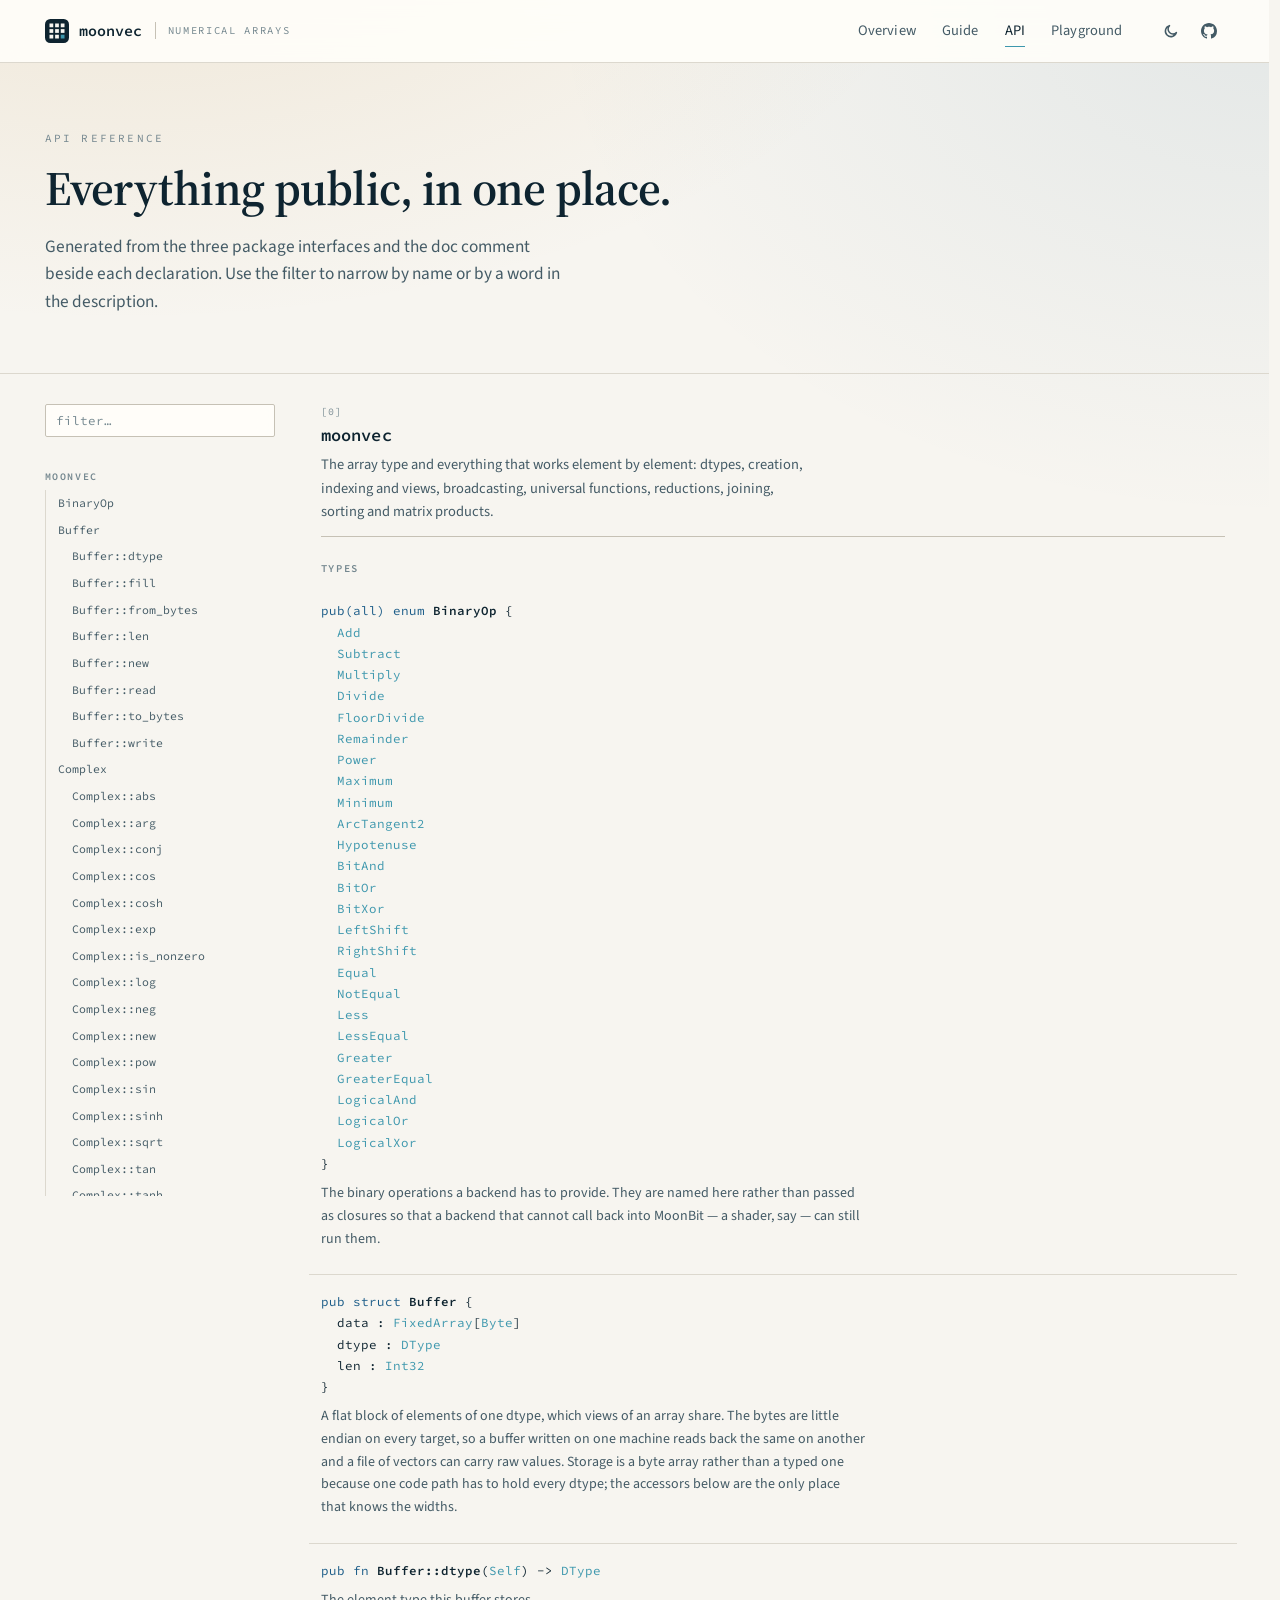
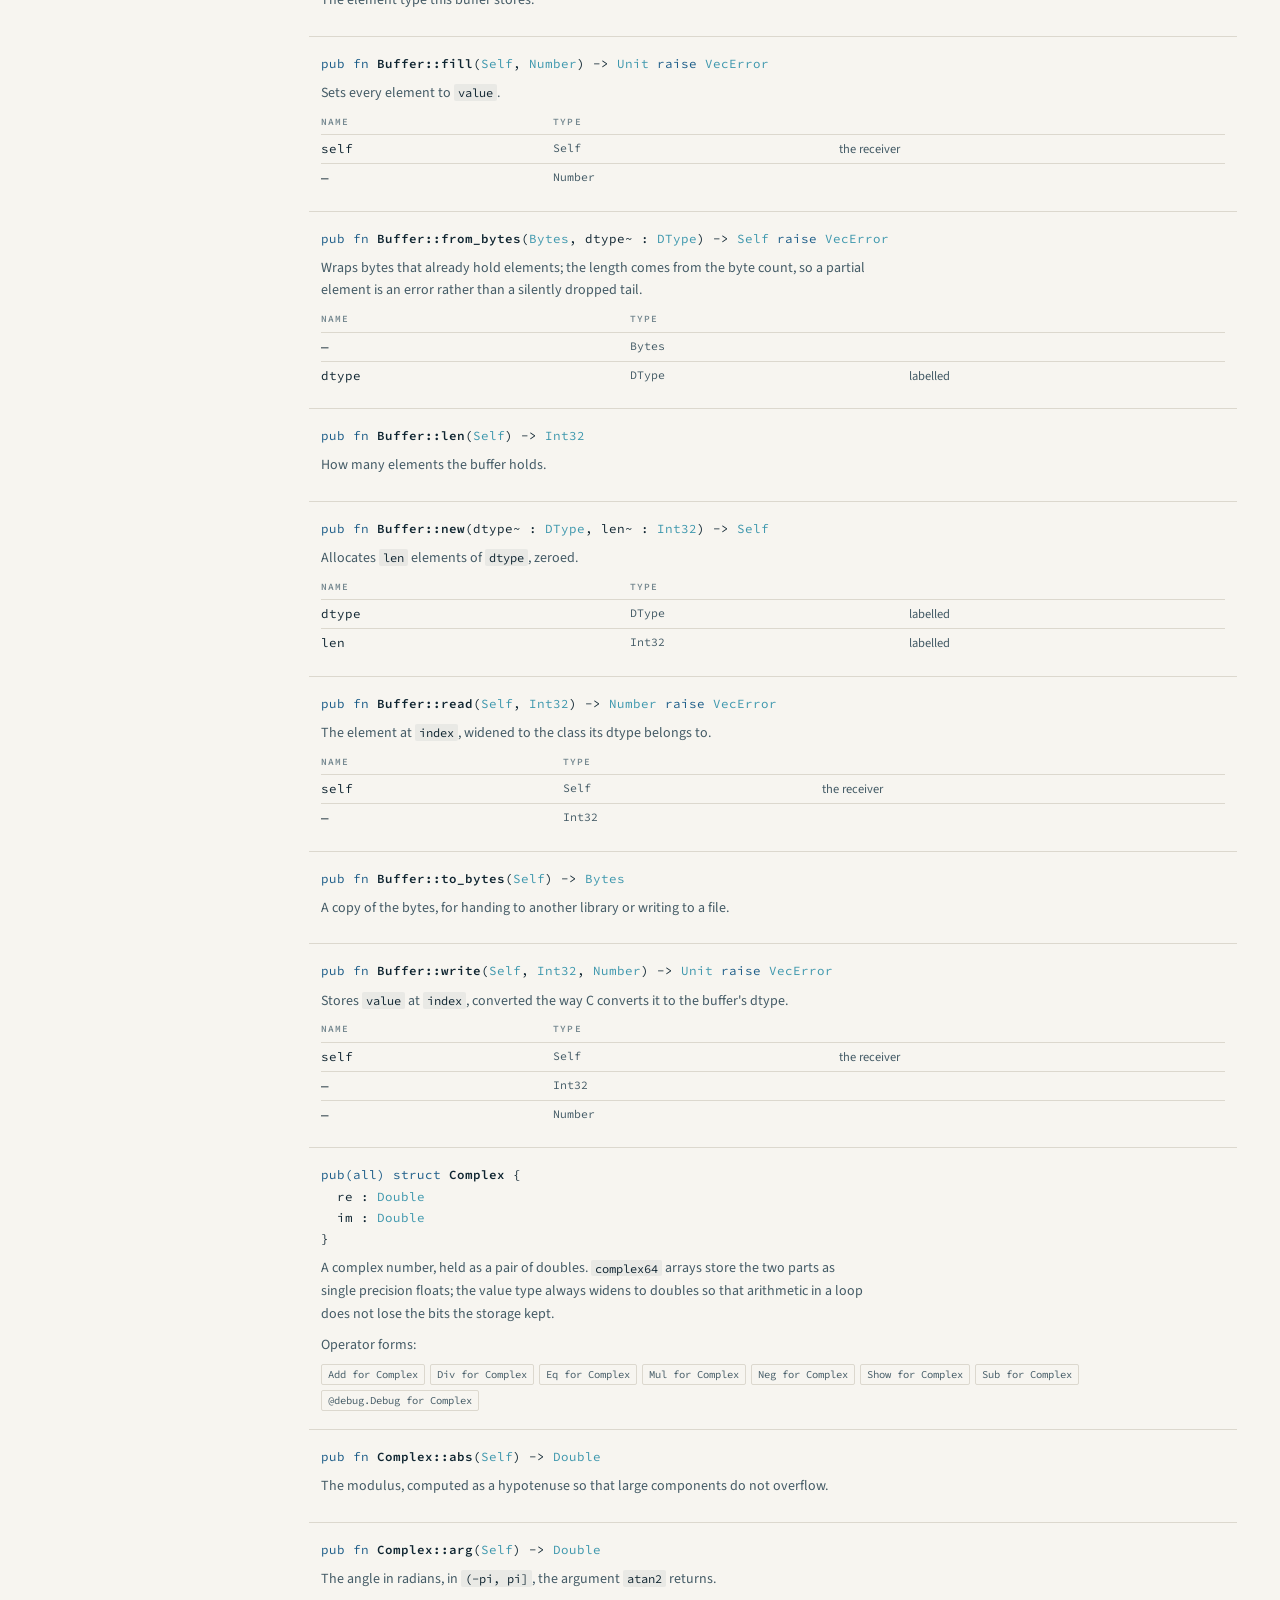
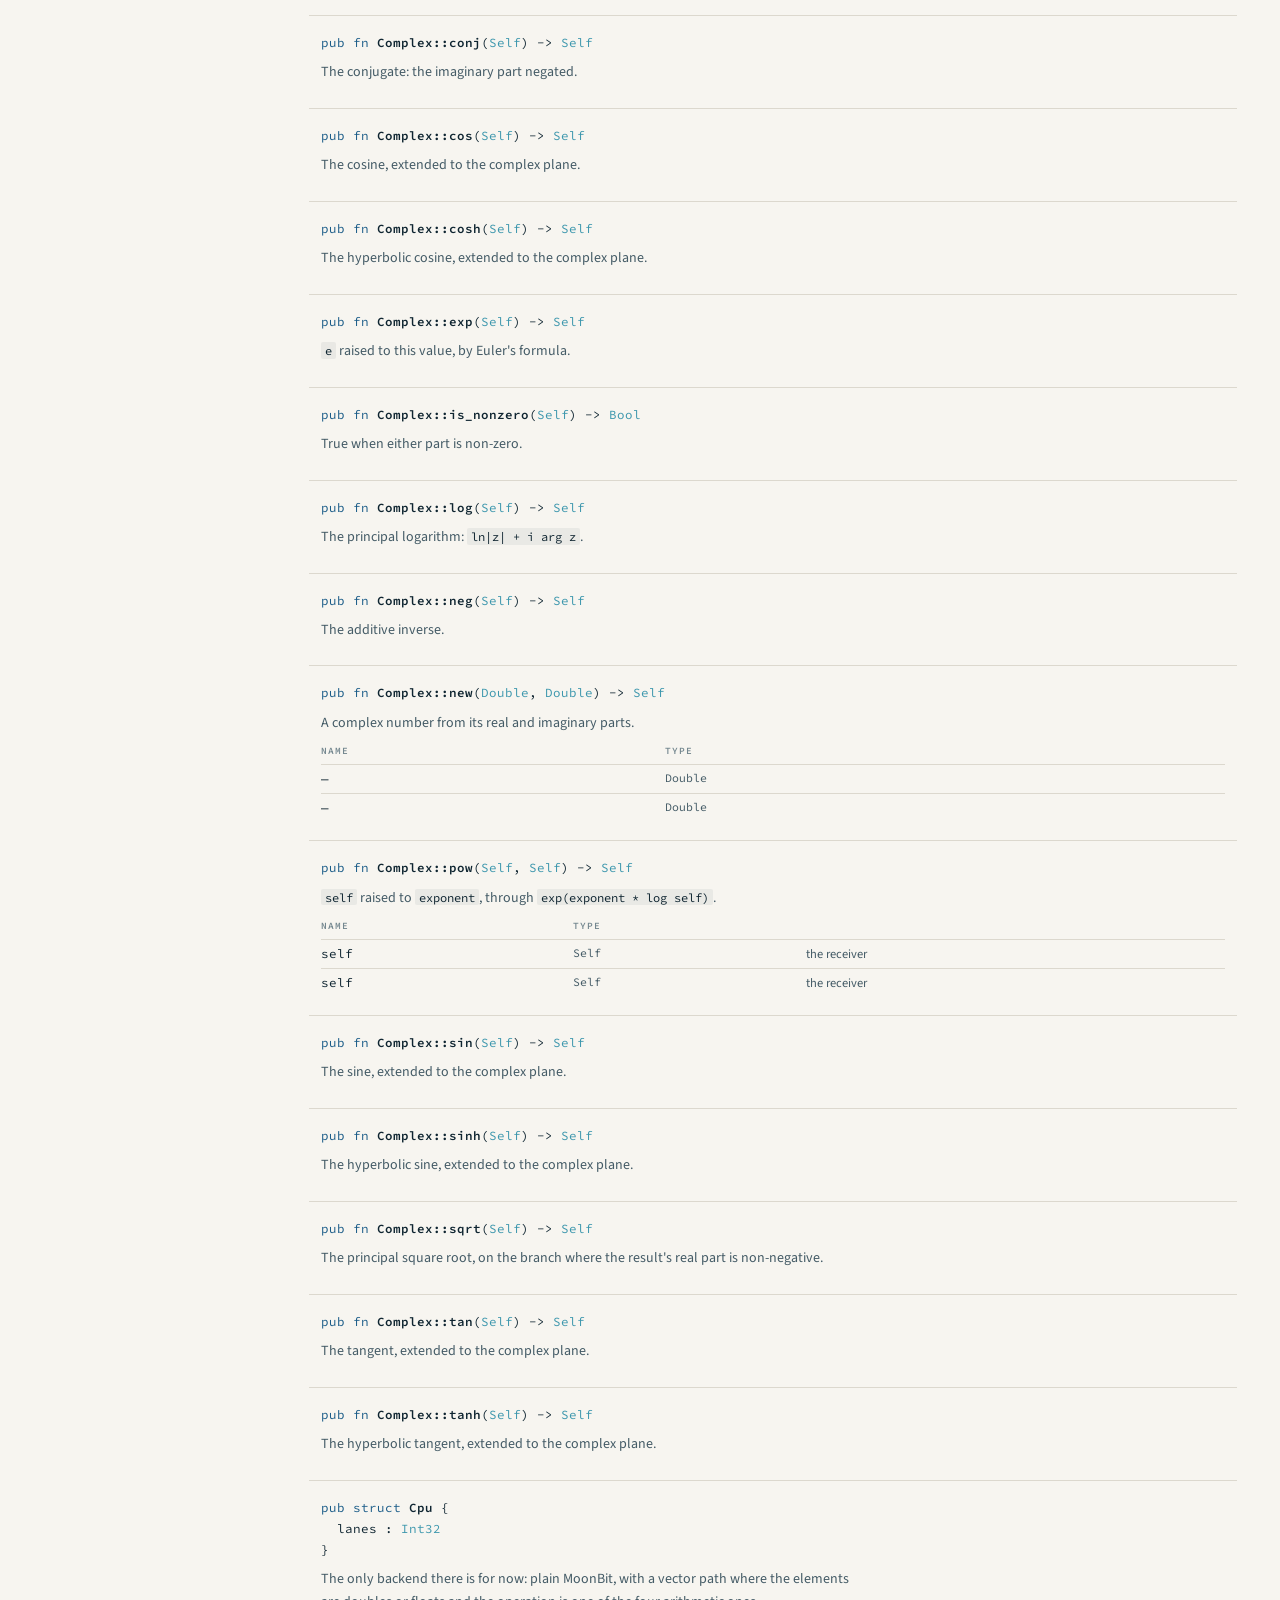
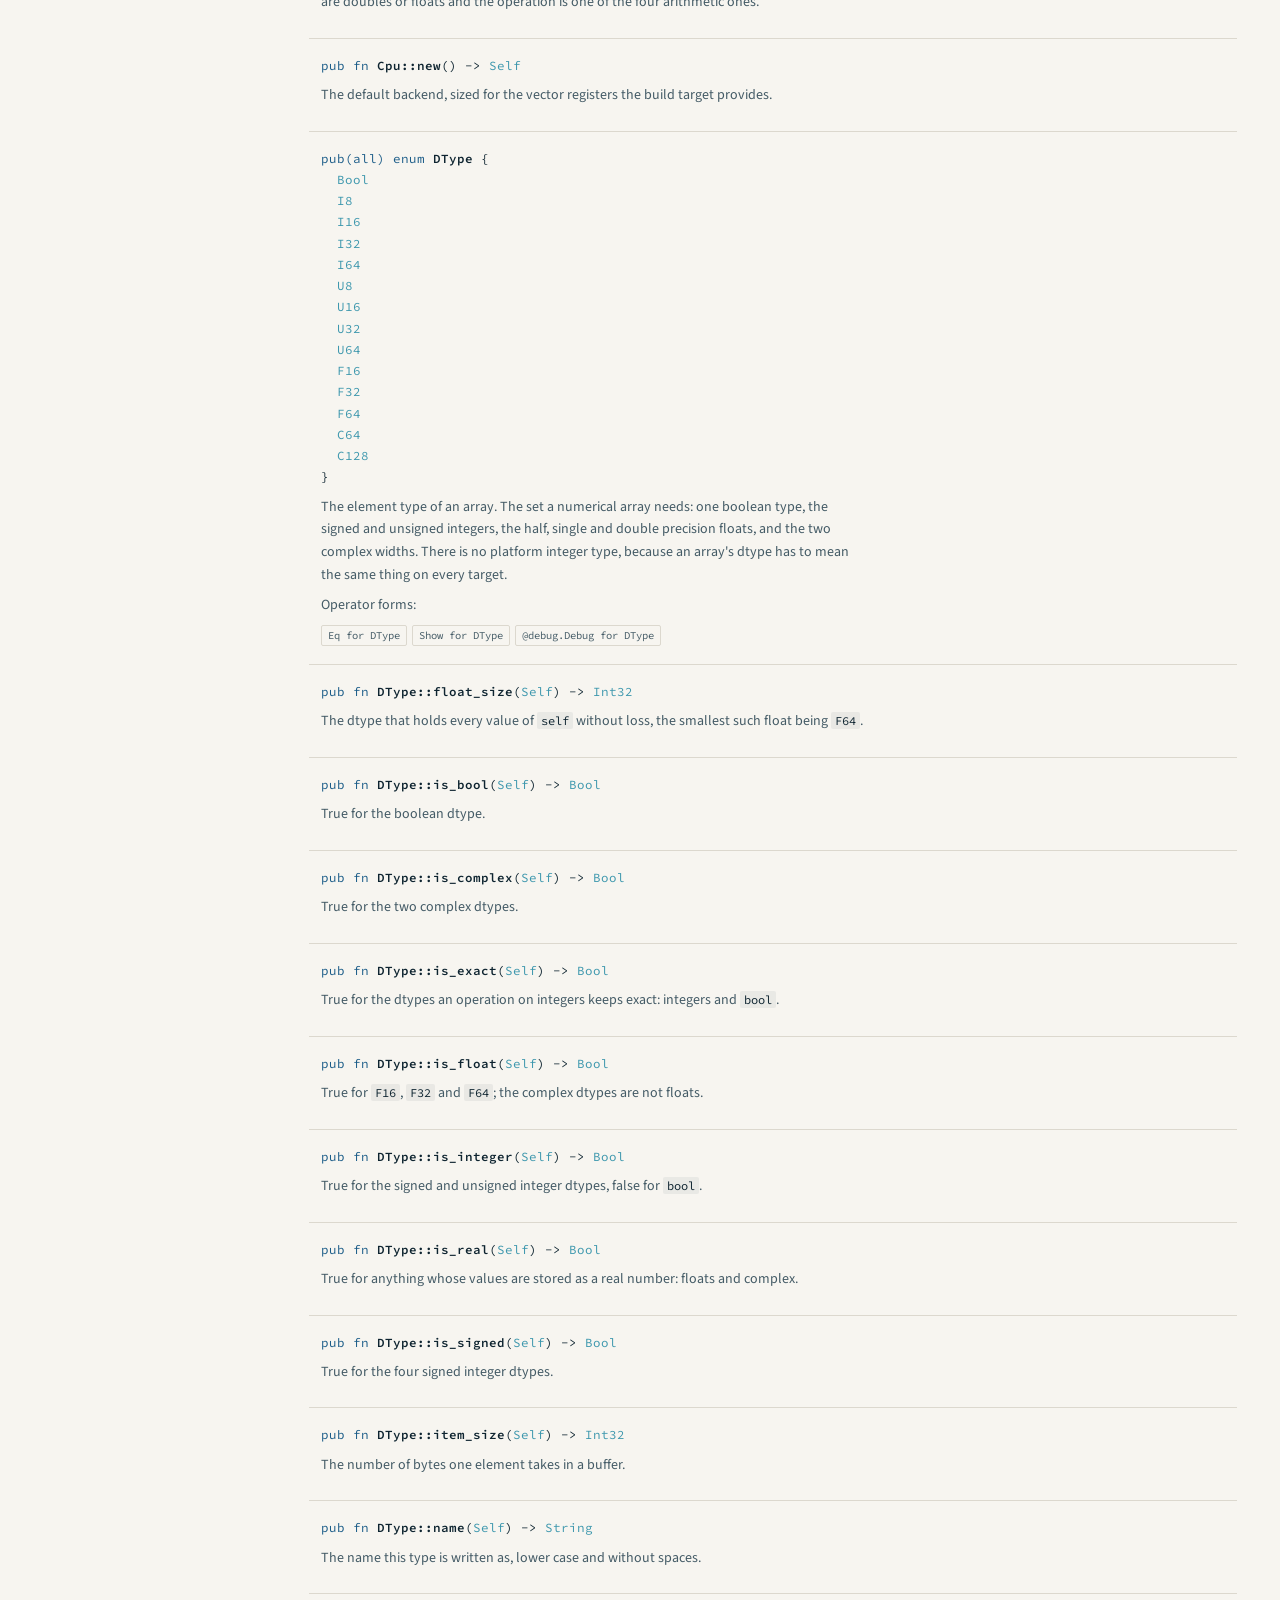
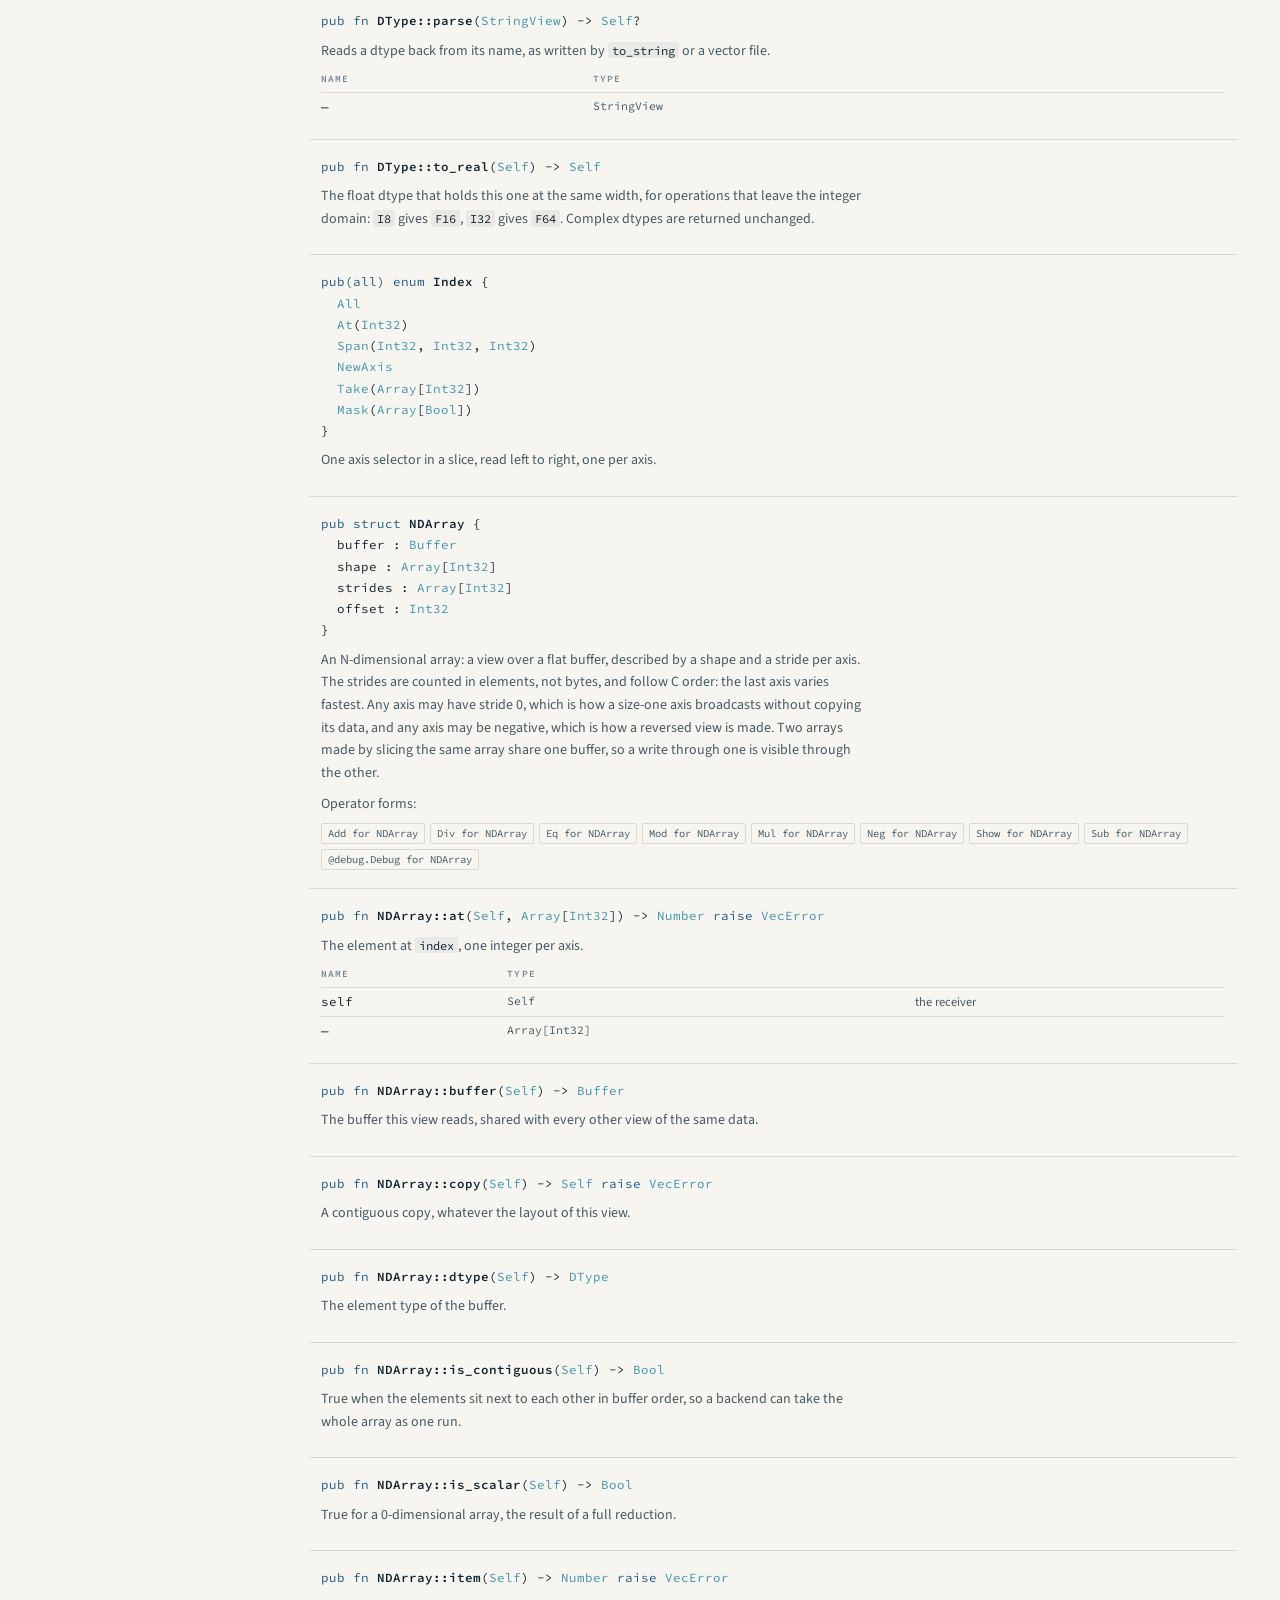
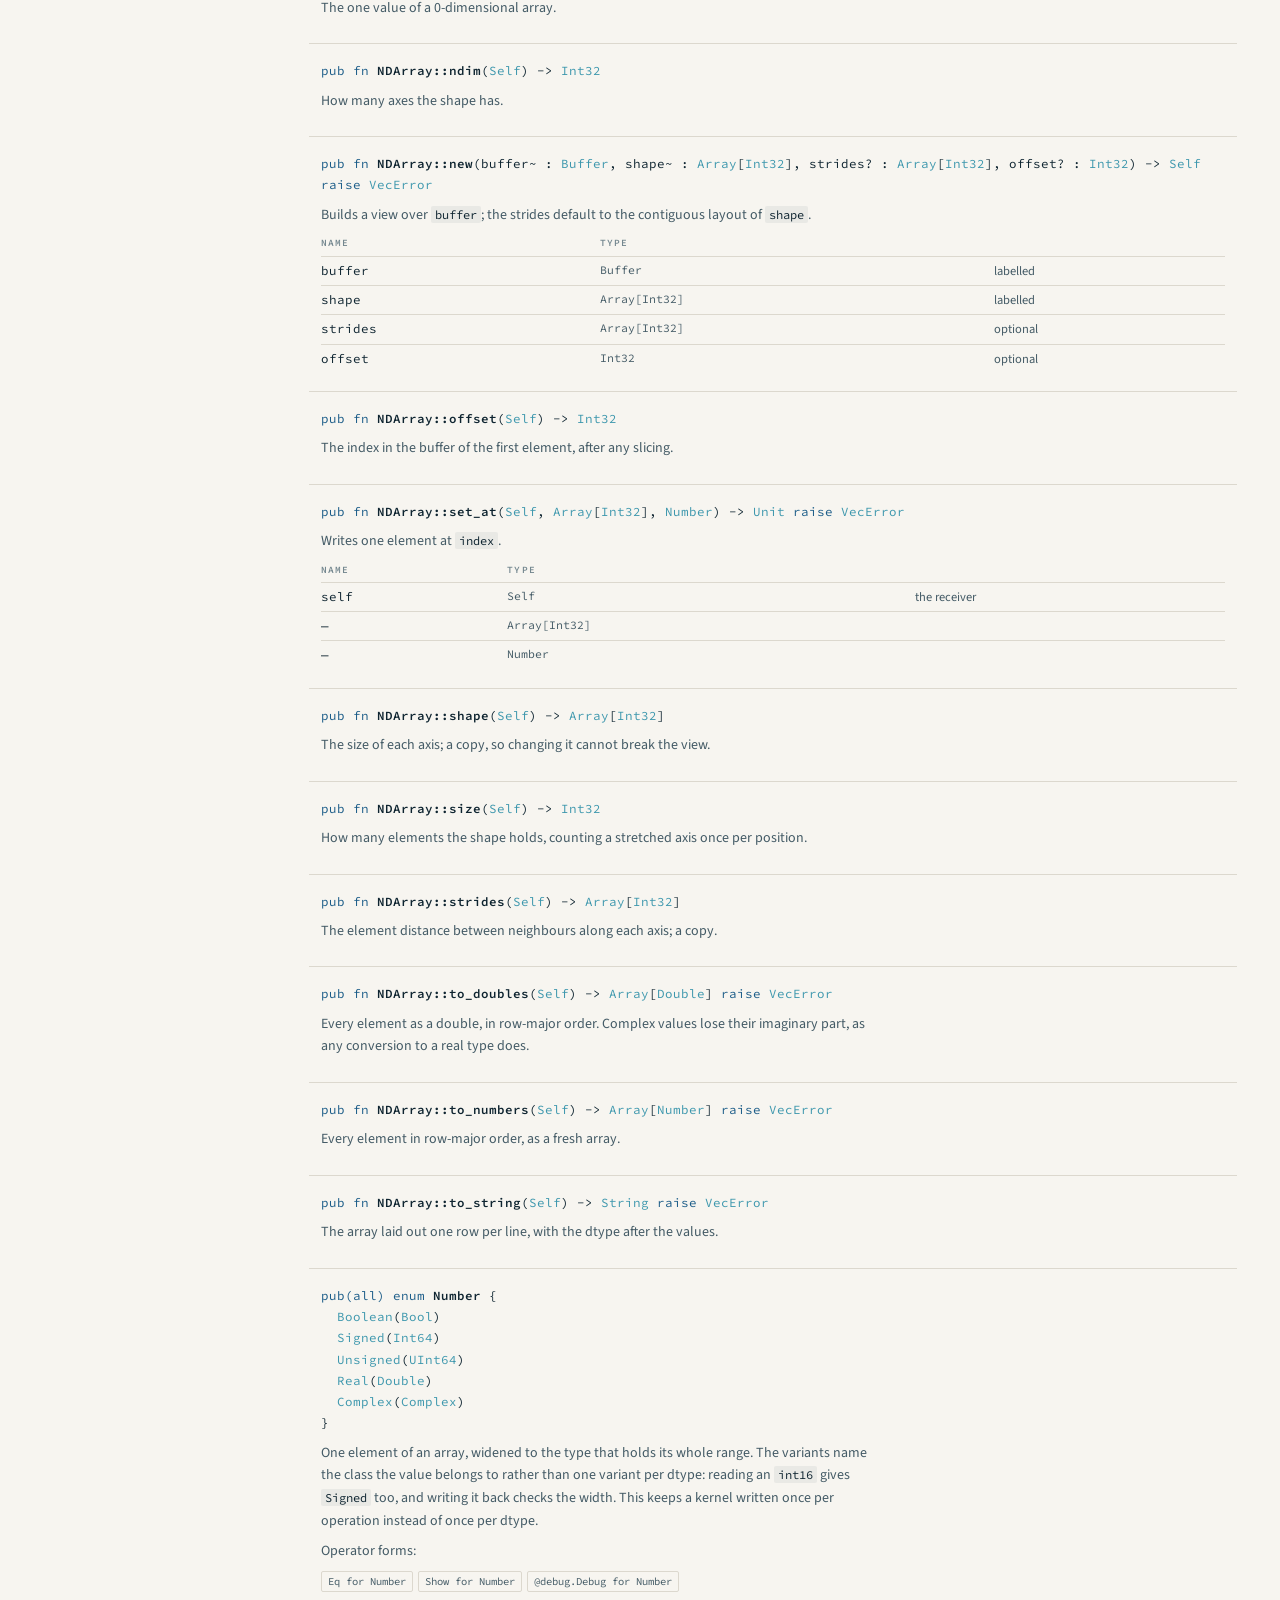
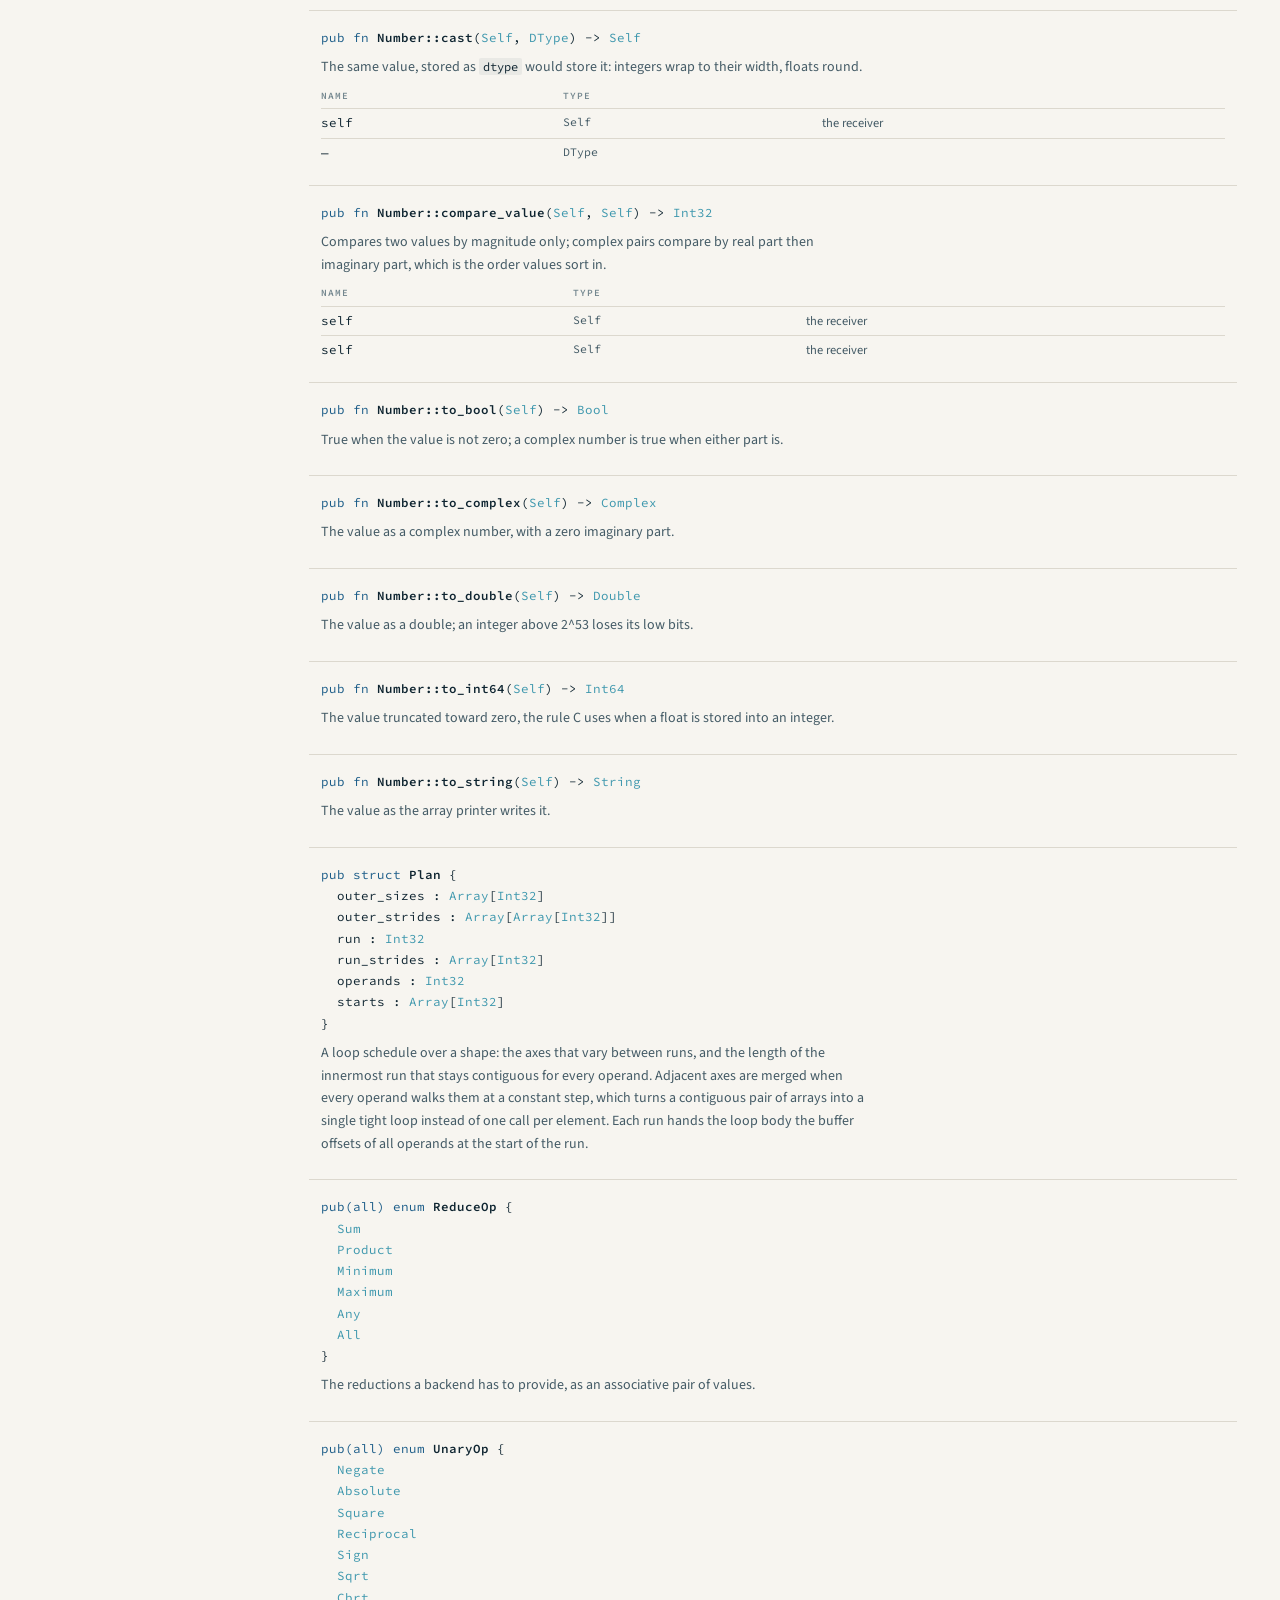
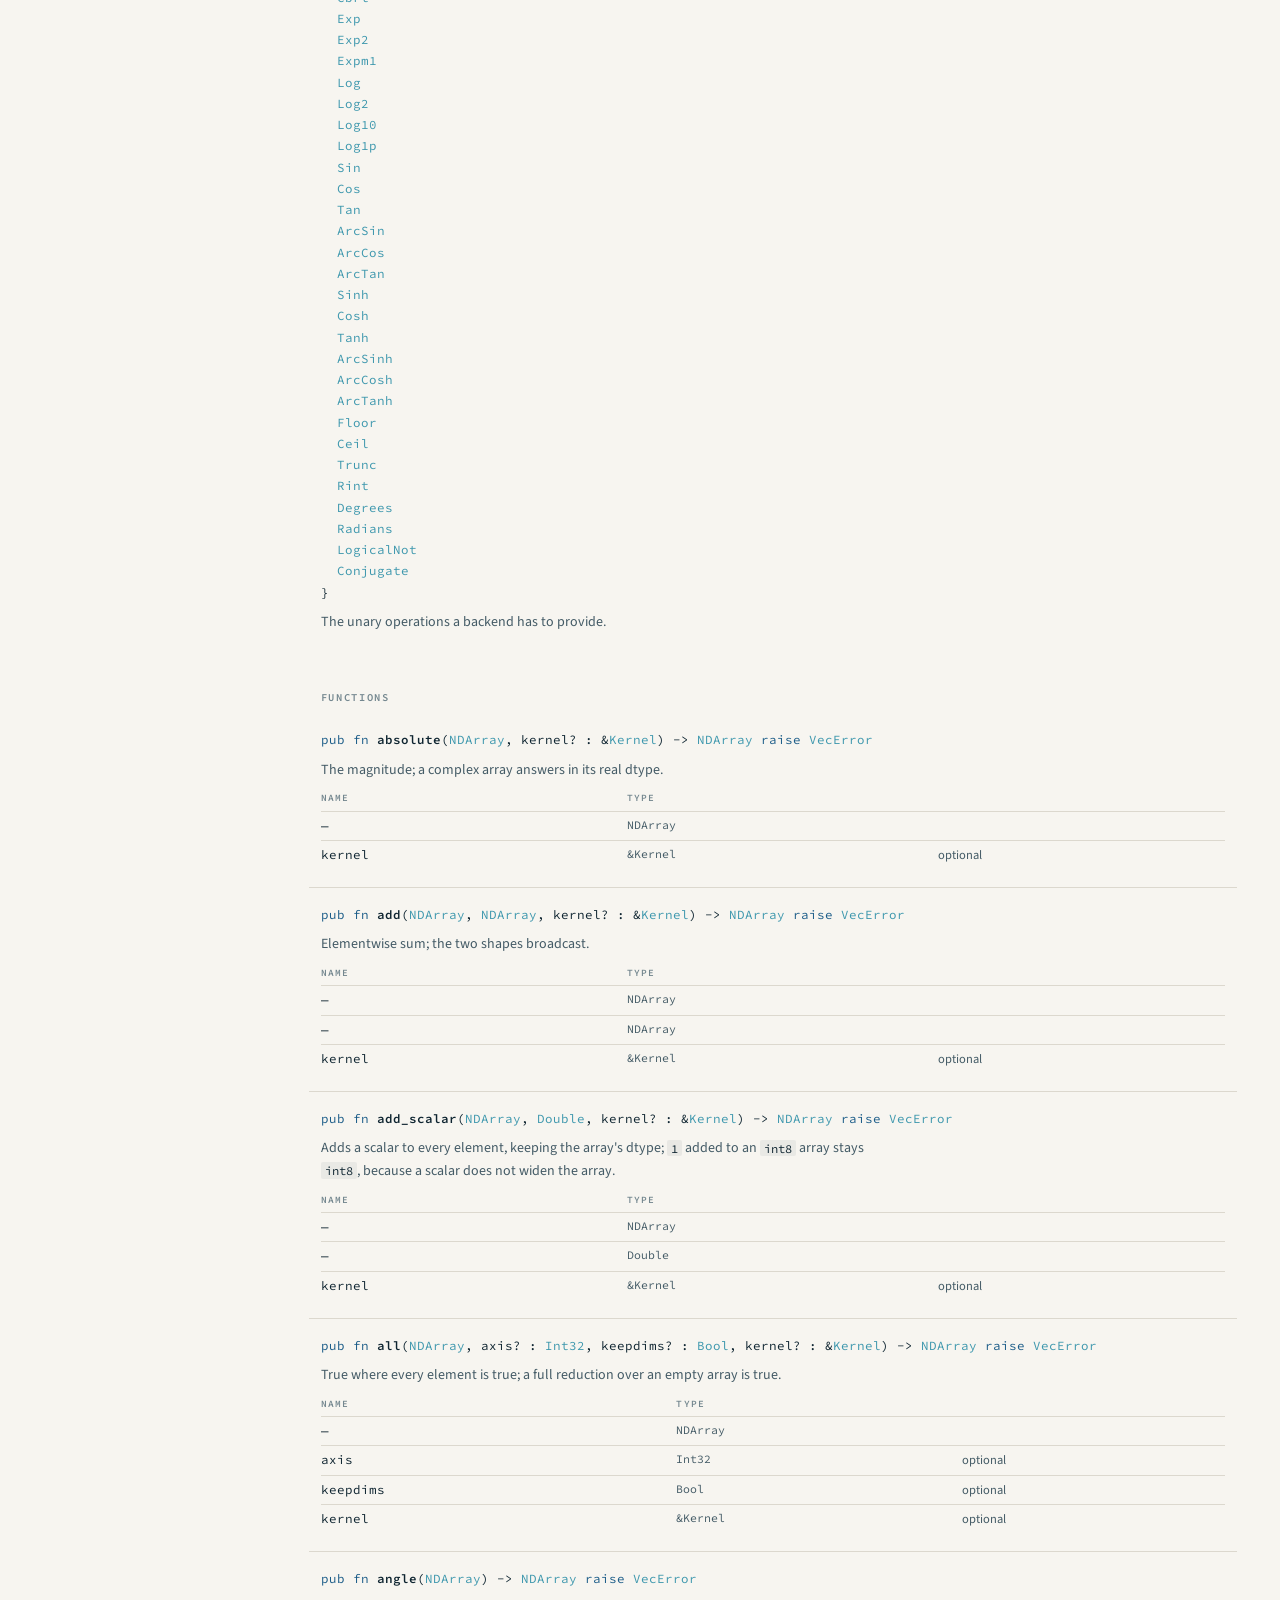
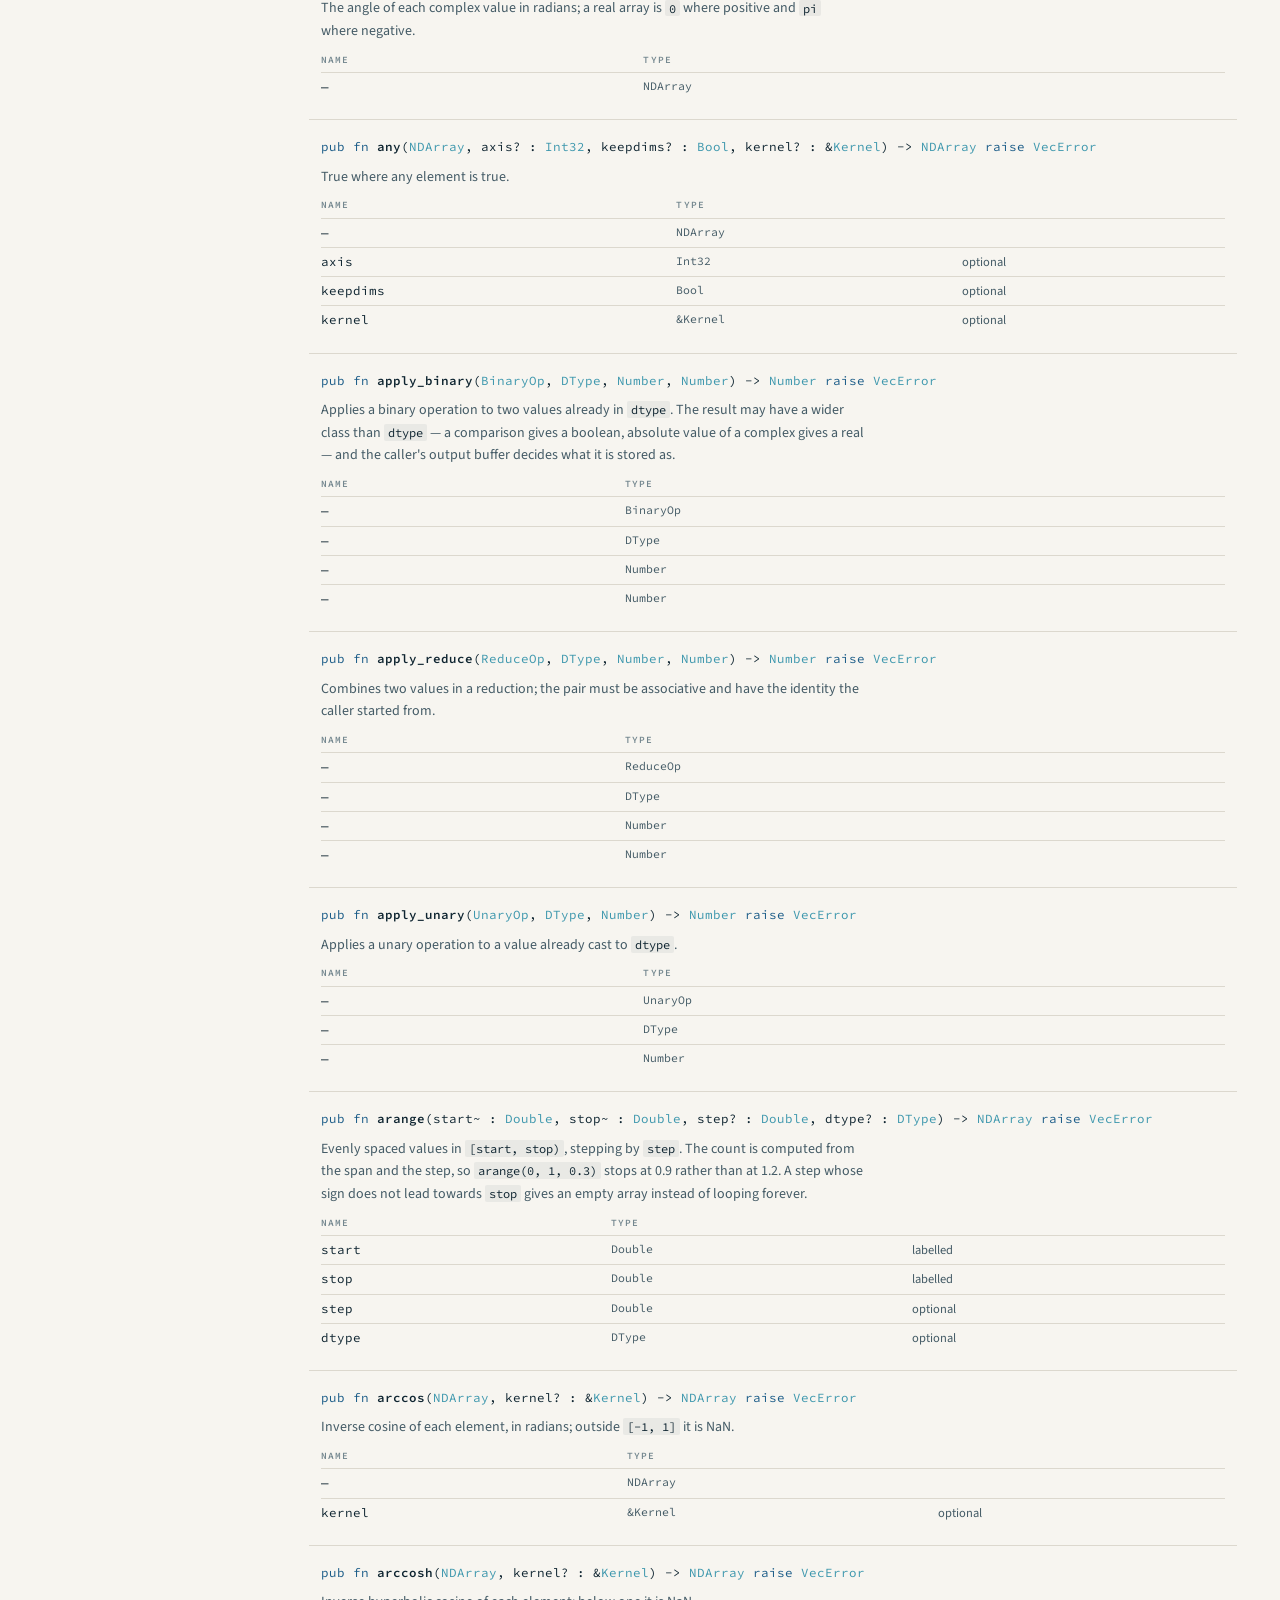
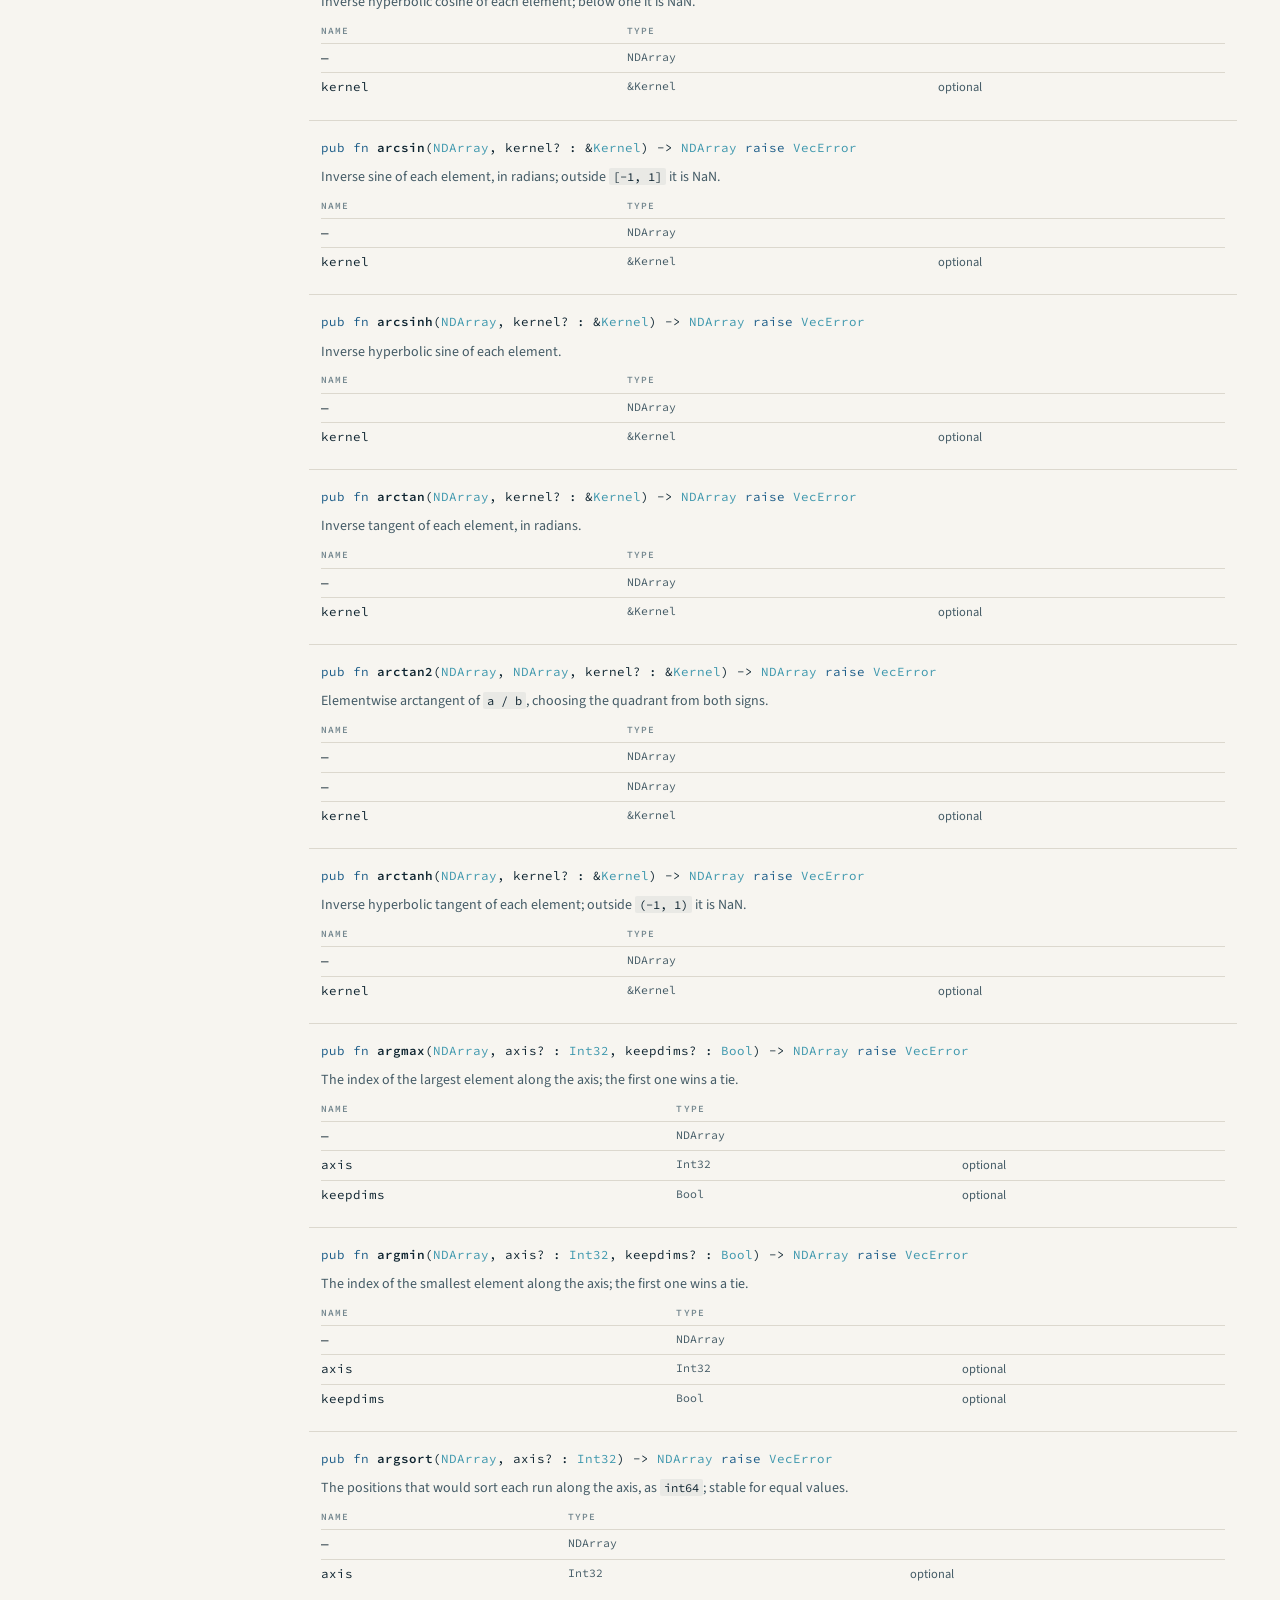
==== commit b7c9d976: "style(moonvec): give the day theme light, glass and a hand. The light theme was flat: near-white sur" ====
--- a/docs/api.html
+++ b/docs/api.html
@@ -347,6 +347,7 @@
     <div class="api-main">
 <section class="api-package" id="pkg-moonvec">
 <header>
+<p class="pkg-index">[0]</p>
 <h2>moonvec</h2>
 <p class="pkg-note">The array type and everything that works element by element: dtypes, creation, indexing and views, broadcasting, universal functions, reductions, joining, sorting and matrix products.</p>
 </header>
@@ -1617,6 +1618,7 @@
 </section>
 <section class="api-package" id="pkg-moonvec-linalg">
 <header>
+<p class="pkg-index">[1]</p>
 <h2>moonvec/linalg</h2>
 <p class="pkg-note">Dense linear algebra on the same array: solving, inversion, determinants, Cholesky, QR, SVD, symmetric eigenvalues, least squares, norms, matrix powers and Kronecker products.</p>
 </header>
@@ -1698,6 +1700,7 @@
 </section>
 <section class="api-package" id="pkg-moonvec-cute">
 <header>
+<p class="pkg-index">[2]</p>
 <h2>moonvec/cute</h2>
 <p class="pkg-note">A layout is a length and a stride, or a tuple of layouts. It holds no data; it names an offset that an array view can be built on, which is what a tiled kernel needs.</p>
 </header>
--- a/docs/assets/base.css
+++ b/docs/assets/base.css
@@ -26,6 +26,14 @@
   --code-ink: #e6eef1;
   --code-dim: #7f9aa6;
   --shadow: 0 1px 2px rgb(14 36 48 / 6%), 0 12px 32px -18px rgb(14 36 48 / 30%);
+  --glass: color-mix(in srgb, var(--surface) 72%, transparent);
+  --glass-strong: color-mix(in srgb, var(--surface) 90%, transparent);
+  --shadow-soft: 0 1px 1px rgb(14 36 48 / 5%), 0 14px 30px -24px rgb(14 36 48 / 36%);
+  --shadow-lift: 0 2px 4px rgb(14 36 48 / 7%), 0 26px 44px -26px rgb(14 36 48 / 40%);
+  --wash-warm: color-mix(in srgb, var(--amber) 14%, transparent);
+  --wash-cool: color-mix(in srgb, var(--blue) 9%, transparent);
+  --ease: cubic-bezier(0.2, 0.62, 0.2, 1);
+  --fast: 140ms;
   --serif: "Source Serif 4", "Iowan Old Style", Georgia, serif;
   --sans: "Source Sans 3", "Segoe UI", system-ui, sans-serif;
   --mono: "Source Code Pro", ui-monospace, "SFMono-Regular", Menlo, monospace;
@@ -56,6 +64,18 @@
     --code-ink: #dfe9ec;
     --code-dim: #6f8b97;
     --shadow: 0 1px 2px rgb(0 0 0 / 30%), 0 16px 40px -20px rgb(0 0 0 / 70%);
+  --glass: color-mix(in srgb, var(--surface) 74%, transparent);
+  --glass-strong: color-mix(in srgb, var(--surface) 92%, transparent);
+  --shadow-soft: 0 1px 2px rgb(0 0 0 / 26%), 0 18px 38px -26px rgb(0 0 0 / 66%);
+  --shadow-lift: 0 2px 6px rgb(0 0 0 / 32%), 0 30px 52px -28px rgb(0 0 0 / 74%);
+  --wash-warm: color-mix(in srgb, var(--amber) 8%, transparent);
+  --wash-cool: color-mix(in srgb, var(--teal) 10%, transparent);
+    --glass: color-mix(in srgb, var(--surface) 74%, transparent);
+    --glass-strong: color-mix(in srgb, var(--surface) 92%, transparent);
+    --shadow-soft: 0 1px 2px rgb(0 0 0 / 26%), 0 18px 38px -26px rgb(0 0 0 / 66%);
+    --shadow-lift: 0 2px 6px rgb(0 0 0 / 32%), 0 30px 52px -28px rgb(0 0 0 / 74%);
+    --wash-warm: color-mix(in srgb, var(--amber) 8%, transparent);
+    --wash-cool: color-mix(in srgb, var(--teal) 10%, transparent);
     color-scheme: dark;
   }
 }
@@ -81,6 +101,12 @@
   --code-ink: #dfe9ec;
   --code-dim: #6f8b97;
   --shadow: 0 1px 2px rgb(0 0 0 / 30%), 0 16px 40px -20px rgb(0 0 0 / 70%);
+  --glass: color-mix(in srgb, var(--surface) 74%, transparent);
+  --glass-strong: color-mix(in srgb, var(--surface) 92%, transparent);
+  --shadow-soft: 0 1px 2px rgb(0 0 0 / 26%), 0 18px 38px -26px rgb(0 0 0 / 66%);
+  --shadow-lift: 0 2px 6px rgb(0 0 0 / 32%), 0 30px 52px -28px rgb(0 0 0 / 74%);
+  --wash-warm: color-mix(in srgb, var(--amber) 8%, transparent);
+  --wash-cool: color-mix(in srgb, var(--teal) 10%, transparent);
   color-scheme: dark;
 }
 
@@ -121,7 +147,14 @@
 
 body {
   margin: 0;
-  background: var(--paper);
+  /* Two washes, warm from the left and cool from the right: the paper is lit rather than flat, and
+     every translucent surface below picks up some of that light. */
+  background-color: var(--paper);
+  background-image:
+    radial-gradient(1200px 640px at 10% -14%, var(--wash-warm), transparent 70%),
+    radial-gradient(1000px 720px at 100% 0%, var(--wash-cool), transparent 72%);
+  background-repeat: no-repeat;
+  background-attachment: fixed;
   color: var(--ink);
   font-family: var(--sans);
   font-size: 17px;
@@ -265,9 +298,17 @@
   position: sticky;
   top: 0;
   z-index: 40;
-  background: color-mix(in srgb, var(--paper) 88%, transparent);
-  backdrop-filter: blur(10px) saturate(120%);
+  background: var(--glass-strong);
+  -webkit-backdrop-filter: blur(14px) saturate(130%);
+  backdrop-filter: blur(14px) saturate(130%);
   border-bottom: 1px solid var(--rule);
+  transition: box-shadow 220ms var(--ease), border-color 220ms var(--ease);
+}
+
+html:not(.at-top) .topbar {
+  border-bottom-color: transparent;
+  box-shadow: 0 1px 0 color-mix(in srgb, var(--rule) 70%, transparent),
+    0 14px 28px -26px rgb(14 36 48 / 45%);
 }
 
 .topbar-inner {
@@ -454,13 +495,22 @@
   background: var(--ink);
   color: var(--paper);
   cursor: pointer;
-  transition: background 140ms ease, color 140ms ease, border-color 140ms ease;
+  transition: background var(--fast) var(--ease), color var(--fast) var(--ease),
+    border-color var(--fast) var(--ease), transform var(--fast) var(--ease),
+    box-shadow var(--fast) var(--ease);
 }
 
 .btn:hover {
   background: var(--blue);
   border-color: var(--blue);
   color: #fff;
+  transform: translateY(-1px);
+  box-shadow: 0 10px 22px -18px rgb(14 36 48 / 70%);
+}
+
+.btn:active {
+  transform: translateY(1px);
+  box-shadow: none;
 }
 
 .btn svg {
@@ -468,6 +518,11 @@
   height: 16px;
   display: block;
   flex: none;
+  transition: transform var(--fast) var(--ease);
+}
+
+.btn:hover svg {
+  transform: translateX(2px);
 }
 
 .btn.ghost {
@@ -478,8 +533,9 @@
 
 .btn.ghost:hover {
   border-color: var(--ink);
-  background: var(--surface);
-  color: var(--ink);
+  background: var(--glass-strong);
+  color: var(--ink);
+  box-shadow: var(--shadow-soft);
 }
 
 .btn-row {
@@ -496,8 +552,11 @@
   align-items: center;
   gap: 12px;
   border: 1px solid var(--rule);
-  background: var(--surface);
+  background: var(--glass-strong);
+  -webkit-backdrop-filter: blur(8px);
+  backdrop-filter: blur(8px);
   border-radius: var(--radius);
+  box-shadow: var(--shadow-soft);
   padding: 9px 10px 9px 14px;
   font-family: var(--mono);
   font-size: 13.5px;
@@ -524,14 +583,29 @@
   letter-spacing: 0.08em;
   text-transform: uppercase;
   padding: calc(0.42em + 0.06em) 0.66em calc(0.42em - 0.06em);
+  /* Wide enough for "Copied", so the label change does not move the code block's head. */
+  min-width: 4.7em;
+  text-align: center;
   border-radius: 2px;
   cursor: pointer;
   user-select: none;
 }
 
+.copy {
+  transition: color var(--fast) var(--ease), border-color var(--fast) var(--ease),
+    background var(--fast) var(--ease), transform var(--fast) var(--ease);
+}
 .copy:hover {
   color: var(--ink);
   border-color: var(--rule-2);
+  background: var(--glass-strong);
+}
+.copy:active {
+  transform: translateY(1px);
+}
+.copy[data-copied="true"] {
+  color: var(--teal);
+  border-color: color-mix(in srgb, var(--teal) 45%, var(--rule));
 }
 
 /* ---------- code ---------- */
@@ -782,18 +856,81 @@
 }
 
 
-/* A drag across the page should take the article, not the navigation, a label or a control. Only
-   text that can be copied stays selectable: headings, prose, code, signatures and table cells. */
-.brand,
-.nav,
-.icon-btn,
-.btn,
-.copy,
-.skip-link,
-.footer-links,
-.code-head,
-.output .label,
-.install .prompt {
+/* A drag across the page takes the article, not the shell. Only text that can be copied — headings,
+   prose, code and its output, reference signatures, parameter tables, the command in the install
+   line — takes part in a selection. The bars, the labels, the controls and every diagram are chrome:
+   one list, shared by all four pages, so a new page cannot forget one of them. */
+:where(
+  .brand,
+  .brand-sub,
+  .nav,
+  .nav-tools,
+  .icon-btn,
+  .btn,
+  .copy,
+  .skip-link,
+  .eyebrow,
+  .hero-note,
+  .section-index,
+  .card-index,
+  .install .prompt,
+  .code-head,
+  .output .label,
+  .panel,
+  .panel-head,
+  .panel-foot,
+  .array-frame,
+  .buffer-figure,
+  .buffer-row,
+  .buffer-caption,
+  .stride-grid,
+  .bcast-label,
+  .bcast-op,
+  .bcast-join,
+  .bcast-grid,
+  .bcast-note,
+  .space-figure,
+  .space-caption,
+  .space-strip,
+  .space-strip-label,
+  .space-readout,
+  .numbers,
+  .package .path,
+  .package ul,
+  .package li,
+  .footer-links,
+  .guide-nav,
+  .api-side,
+  .api-package > header,
+  .operand-label,
+  .grid-frame,
+  .picker,
+  .demo-tag,
+  .demo-actions,
+  .field-label,
+  .stage-legend,
+  .fit-readout dt
+) {
   -webkit-user-select: none;
   user-select: none;
 }
+
+/* A diagram must not start a drag-and-drop of its own file. */
+svg,
+img {
+  -webkit-user-drag: none;
+  user-select: none;
+}
+
+:where(a, button, input, select, summary, [tabindex]):focus-visible {
+  outline: 2px solid var(--blue);
+  outline-offset: 3px;
+  border-radius: 2px;
+}
+
+@media (width <= 900px) {
+  /* A fixed backdrop is the one thing a phone scrolls badly. */
+  body {
+    background-attachment: scroll;
+  }
+}
--- a/docs/assets/docs.css
+++ b/docs/assets/docs.css
@@ -162,9 +162,12 @@
   padding: 8px 10px;
   border: 1px solid var(--rule-2);
   border-radius: 2px;
-  background: var(--surface);
+  background: var(--glass-strong);
+  -webkit-backdrop-filter: blur(8px);
+  backdrop-filter: blur(8px);
   color: var(--ink);
   margin-bottom: 16px;
+  transition: border-color var(--fast) var(--ease), box-shadow var(--fast) var(--ease);
 }
 
 .api-search {
@@ -197,24 +200,27 @@
 
 .api-side ul {
   list-style: none;
-  margin: 0;
+  margin: 0 0 4px;
   padding: 0;
+  border-left: 1px solid var(--rule);
 }
 
 .api-side li a {
   display: block;
-  padding: 3px 8px 3px 10px;
+  padding: 4px 10px 4px 12px;
   font-family: var(--mono);
   font-size: 11.5px;
   color: var(--ink-2);
   text-decoration: none;
-  border-radius: 0 2px 2px 0;
+  border-radius: 0 3px 3px 0;
   overflow-wrap: anywhere;
-}
-
+  transition: color var(--fast) var(--ease), background var(--fast) var(--ease);
+}
+
+/* Same answer as the guide's rail: the row under the pointer takes a wash, not a border. */
 .api-side li a:hover {
   color: var(--ink);
-  background: color-mix(in srgb, var(--ink) 4%, transparent);
+  background: color-mix(in srgb, var(--ink) 3%, transparent);
 }
 
 .api-main {
@@ -234,9 +240,17 @@
 
 .api-package h2 {
   font-family: var(--mono);
-  font-size: 15px;
+  font-size: 17px;
   letter-spacing: 0.01em;
   font-weight: 600;
+}
+
+.pkg-index {
+  margin: 0 0 6px;
+  font-family: var(--mono);
+  font-size: 10px;
+  letter-spacing: 0.14em;
+  color: var(--ink-3);
 }
 
 .api-package .pkg-note {
@@ -263,8 +277,15 @@
 
 .entry {
   border-top: 1px solid var(--rule);
-  padding: 16px 0 18px;
+  padding: 16px 12px 18px;
+  margin-inline: -12px;
   scroll-margin-top: 80px;
+  transition: background var(--fast) var(--ease);
+}
+
+/* An entry is long enough to read with the pointer somewhere on it; the tint shows which one. */
+.entry:hover {
+  background: color-mix(in srgb, var(--ink) 3.2%, transparent);
 }
 
 .entry:first-of-type {
@@ -399,13 +420,7 @@
 }
 
 
-/* The rails are navigation. The filter is an input, where selection has to keep working. */
-.guide-nav,
-.api-side {
-  -webkit-user-select: none;
-  user-select: none;
-}
-
+/* The filter is an input, where selection has to keep working. */
 .api-search {
   -webkit-user-select: text;
   user-select: text;
